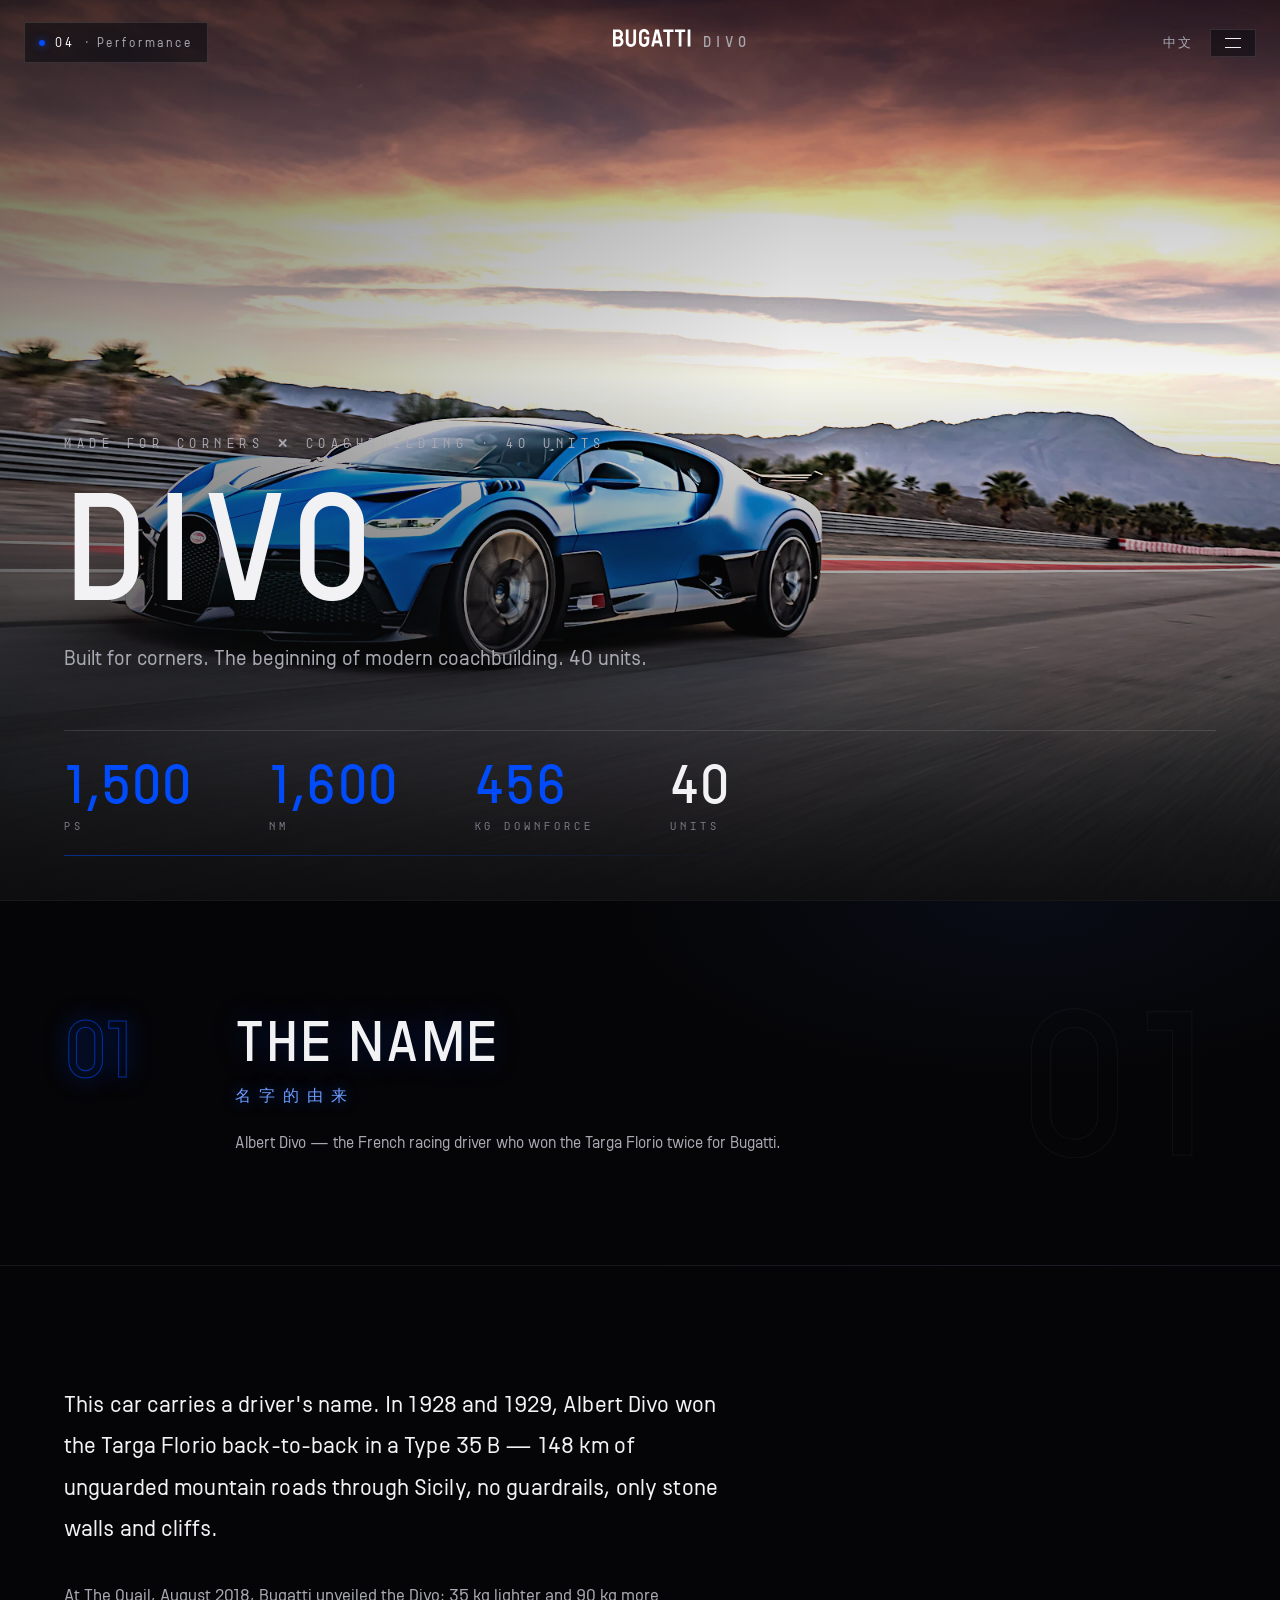
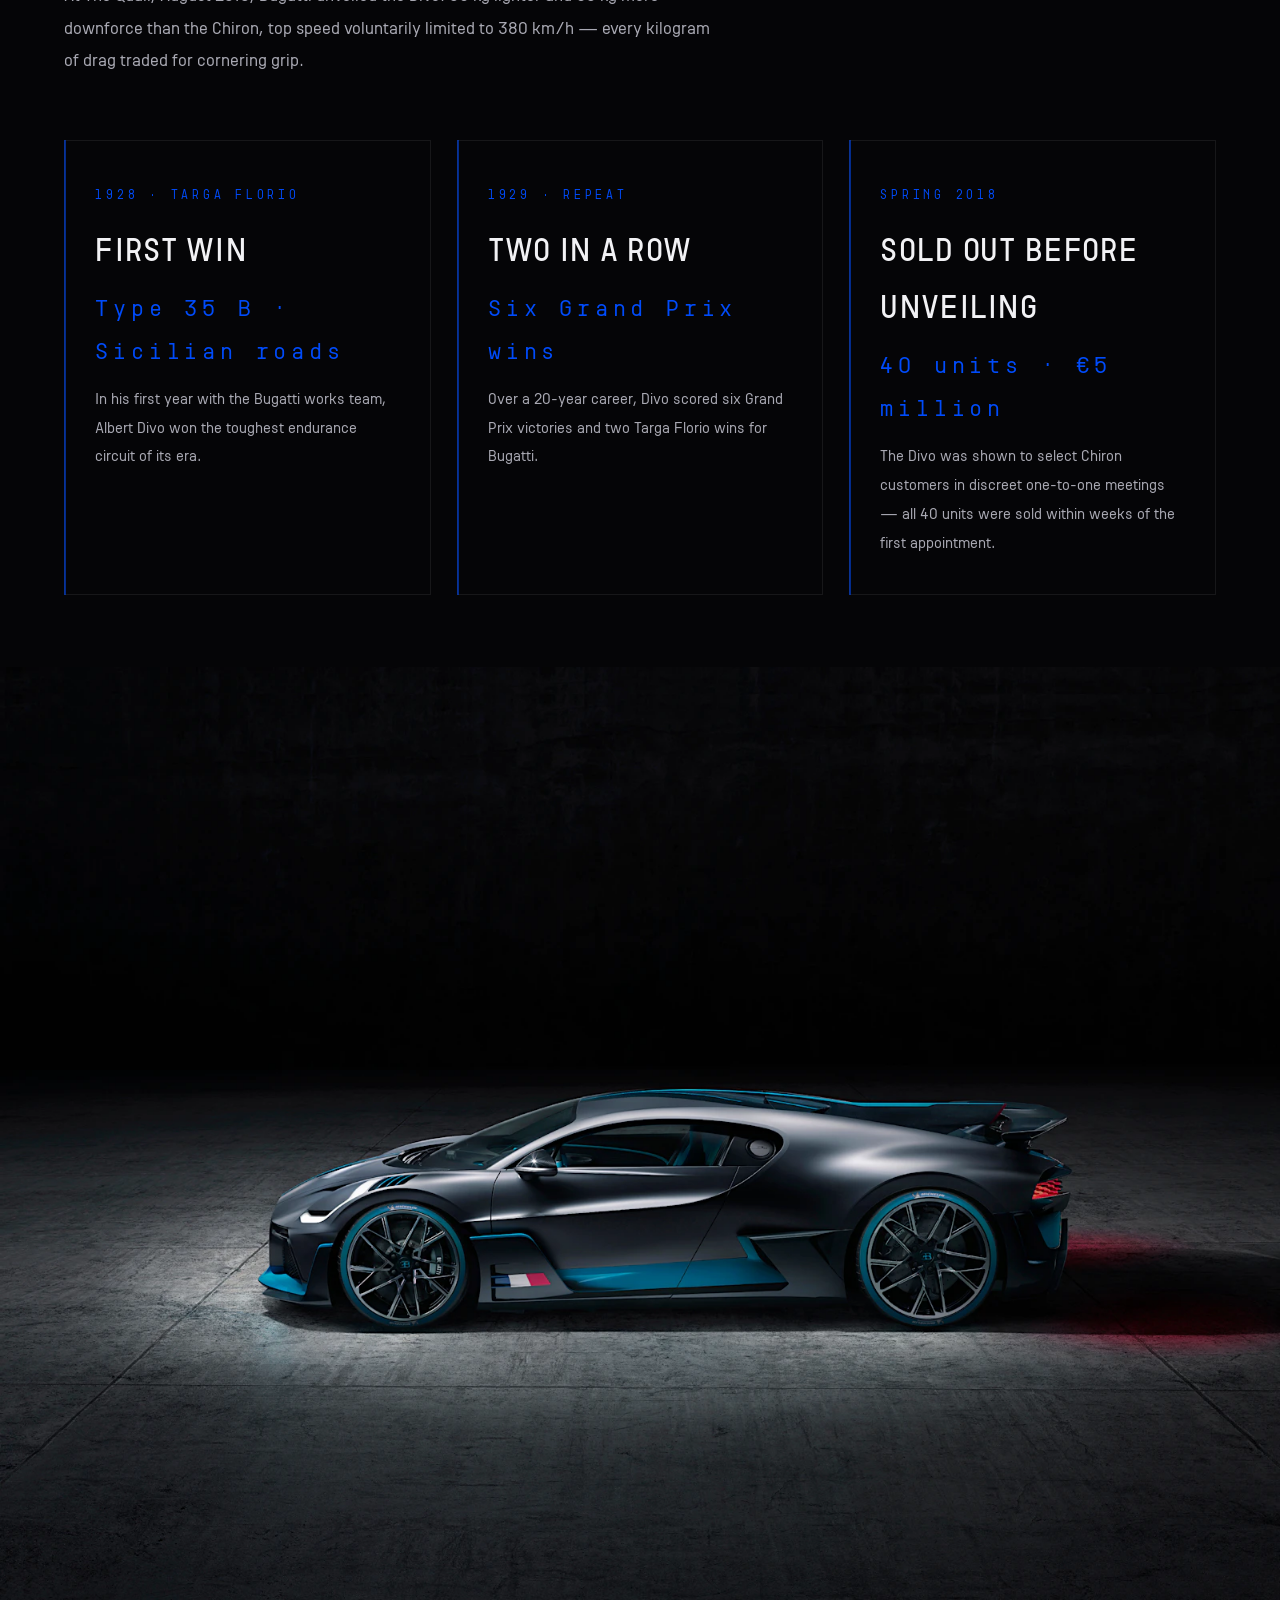
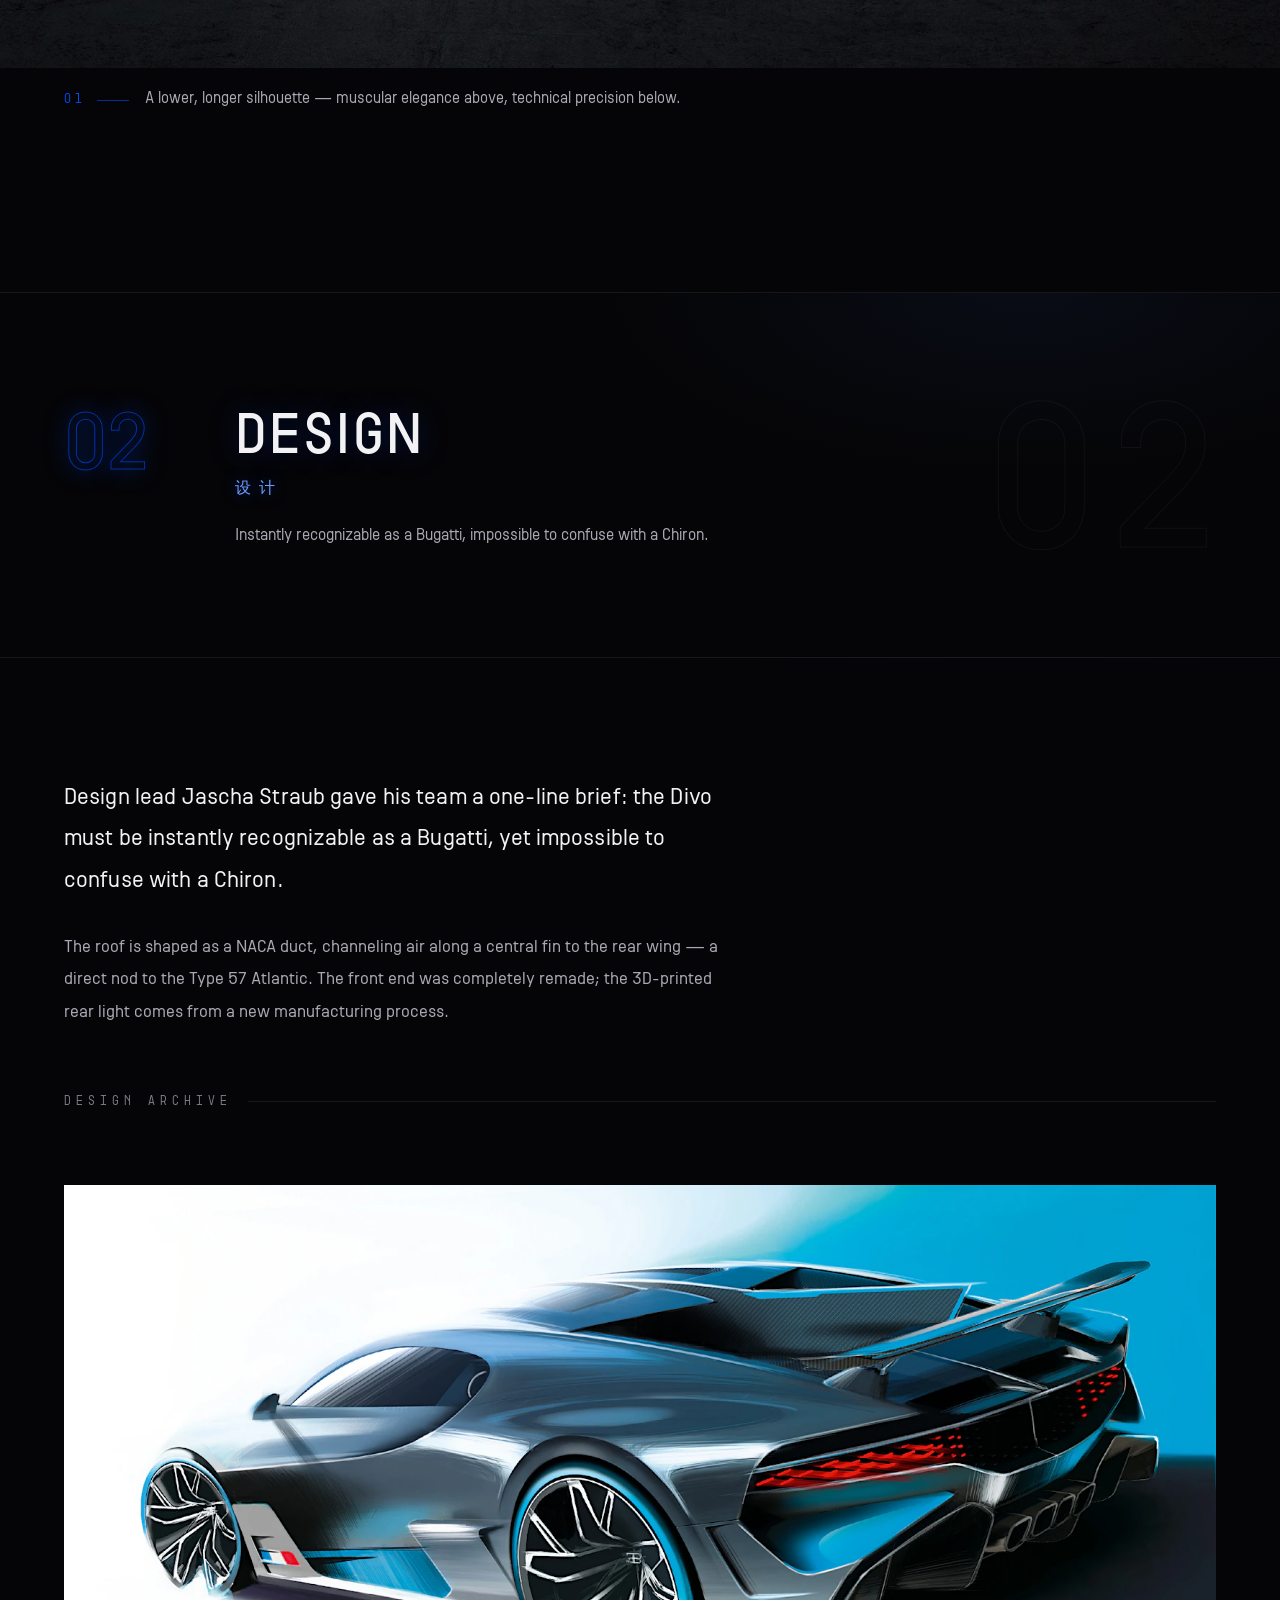
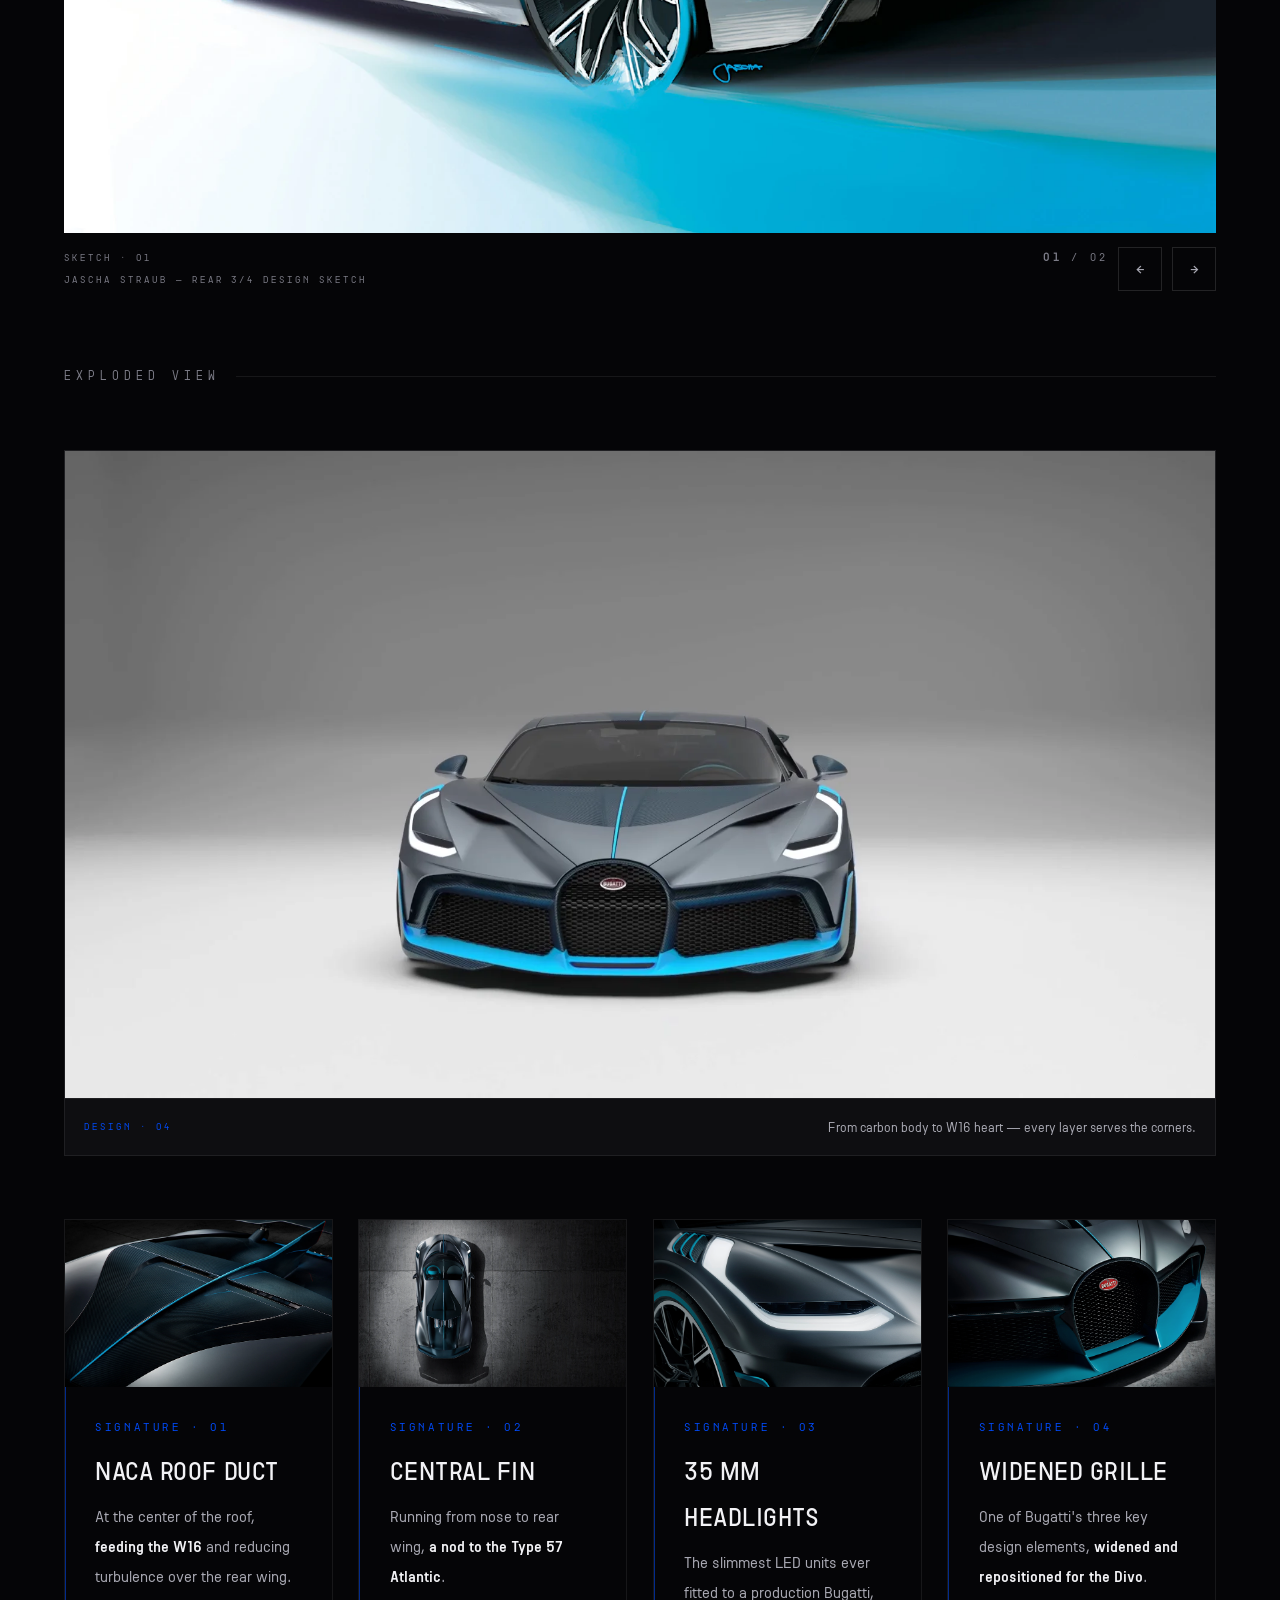
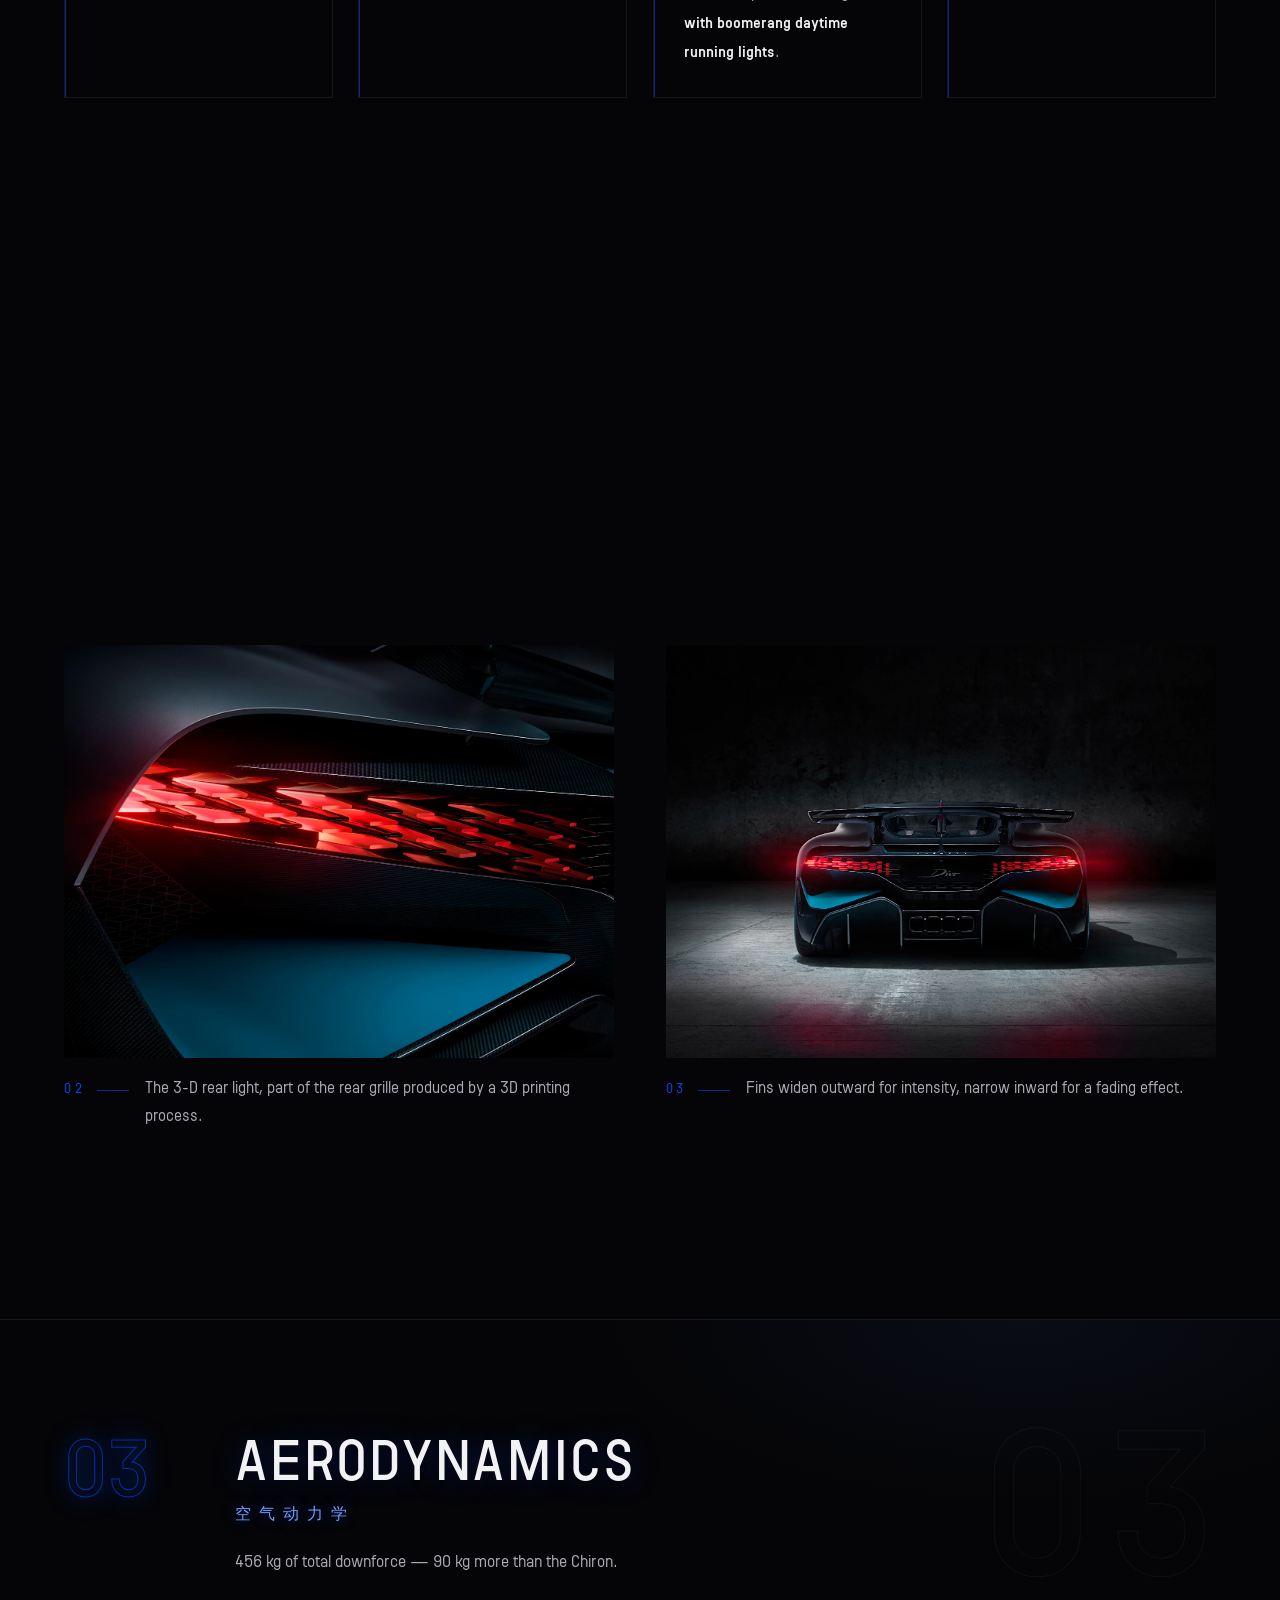
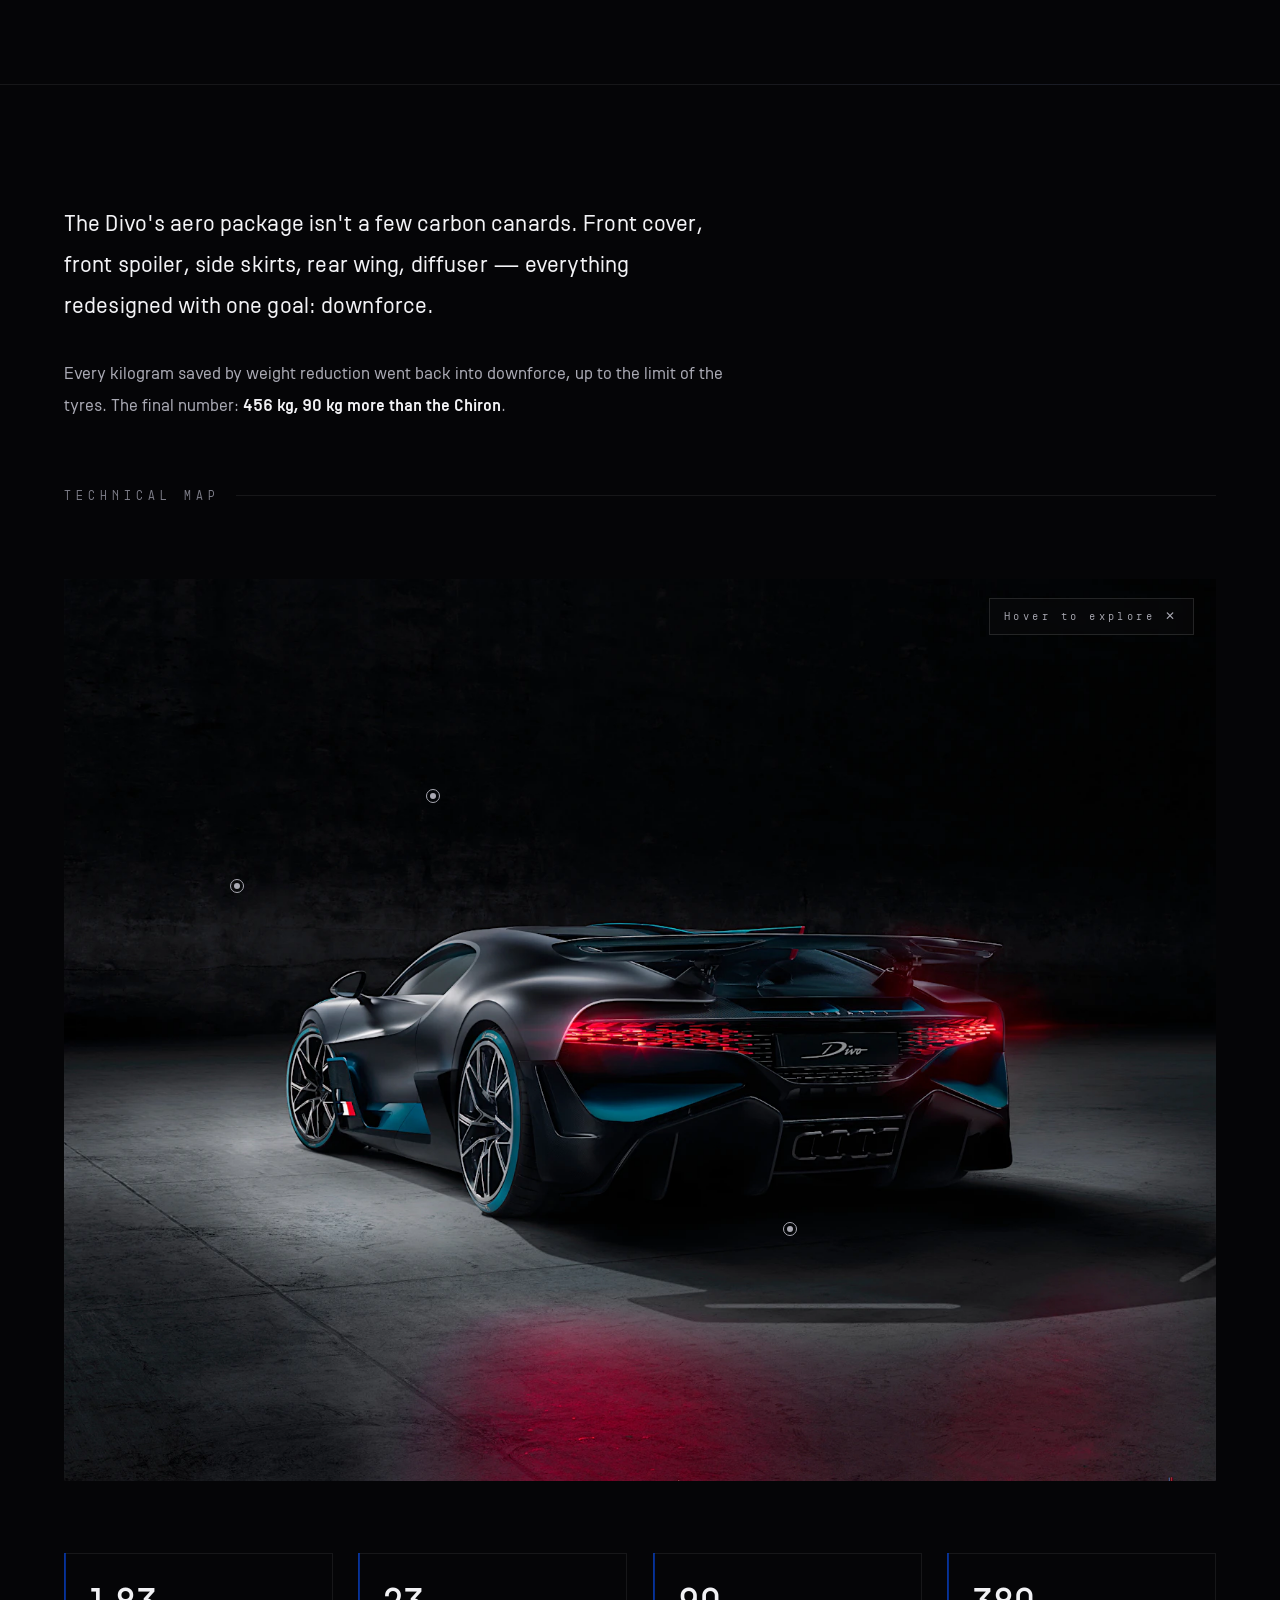
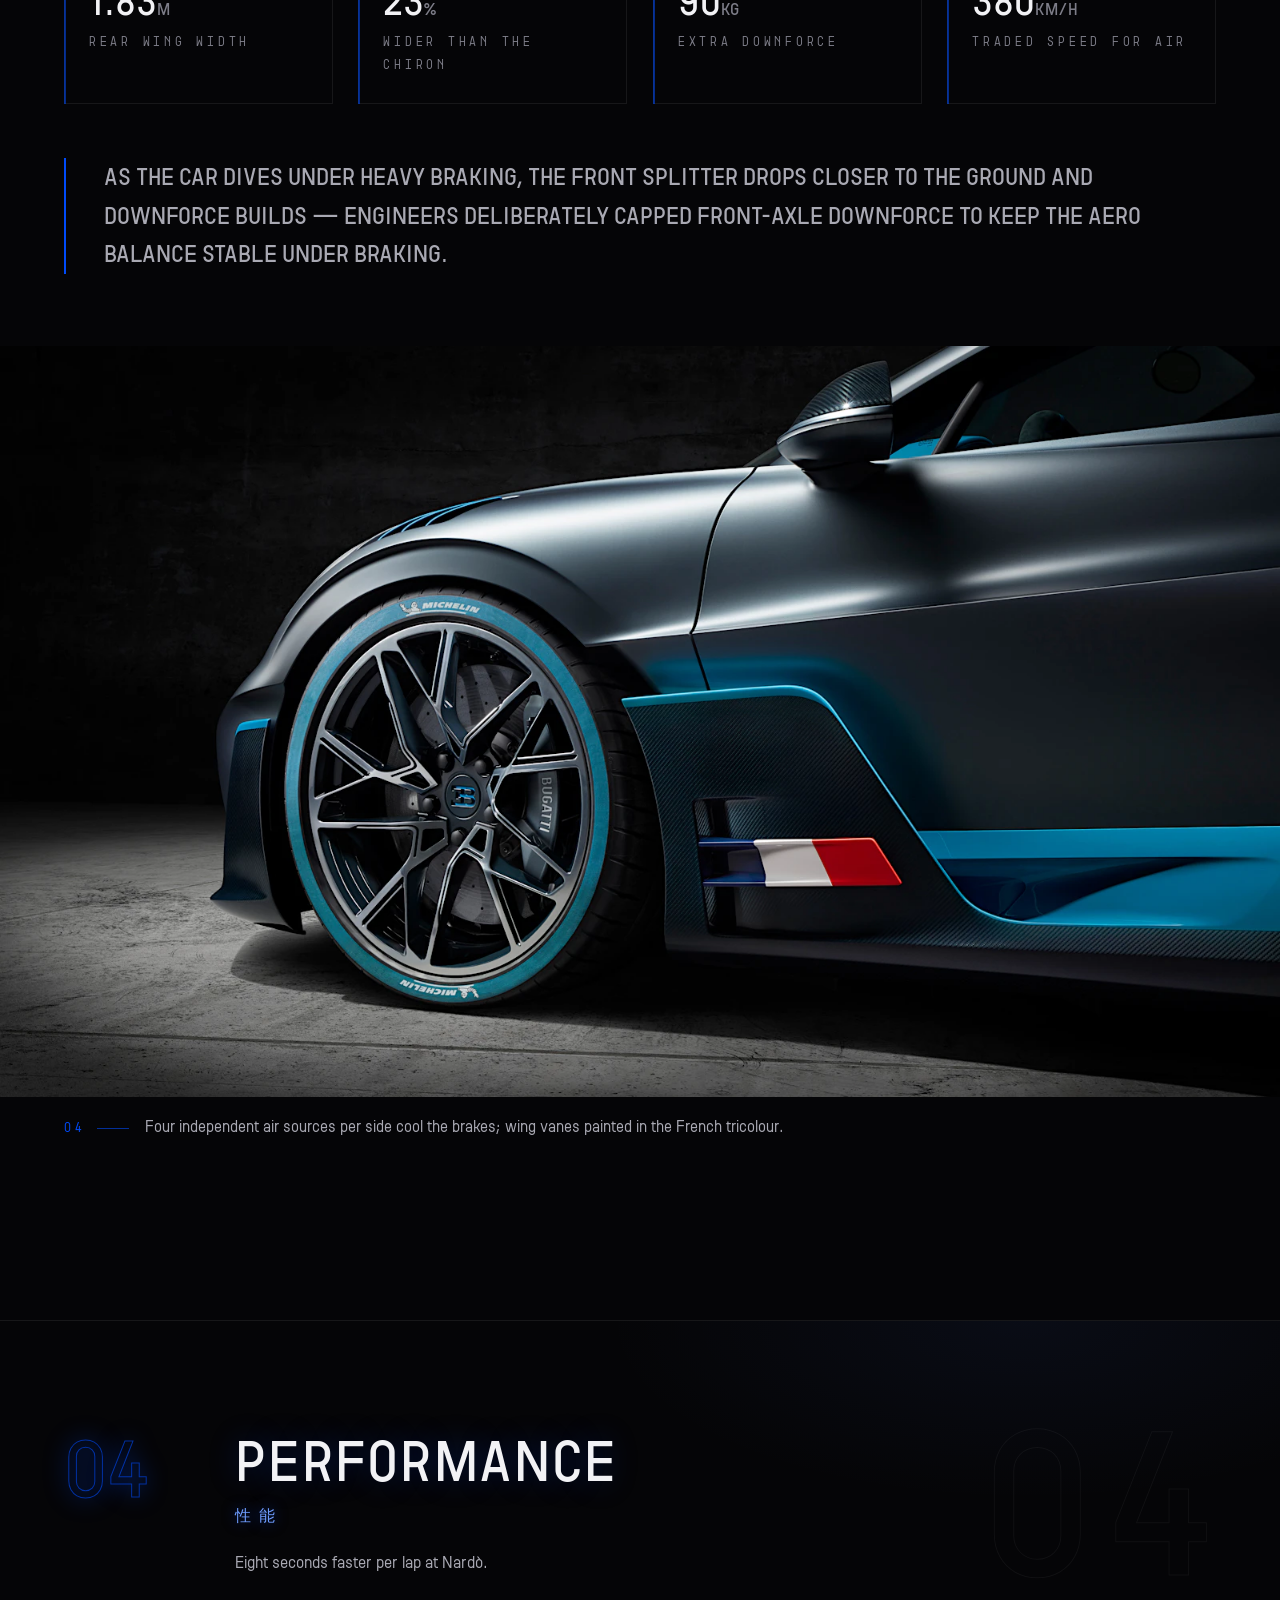
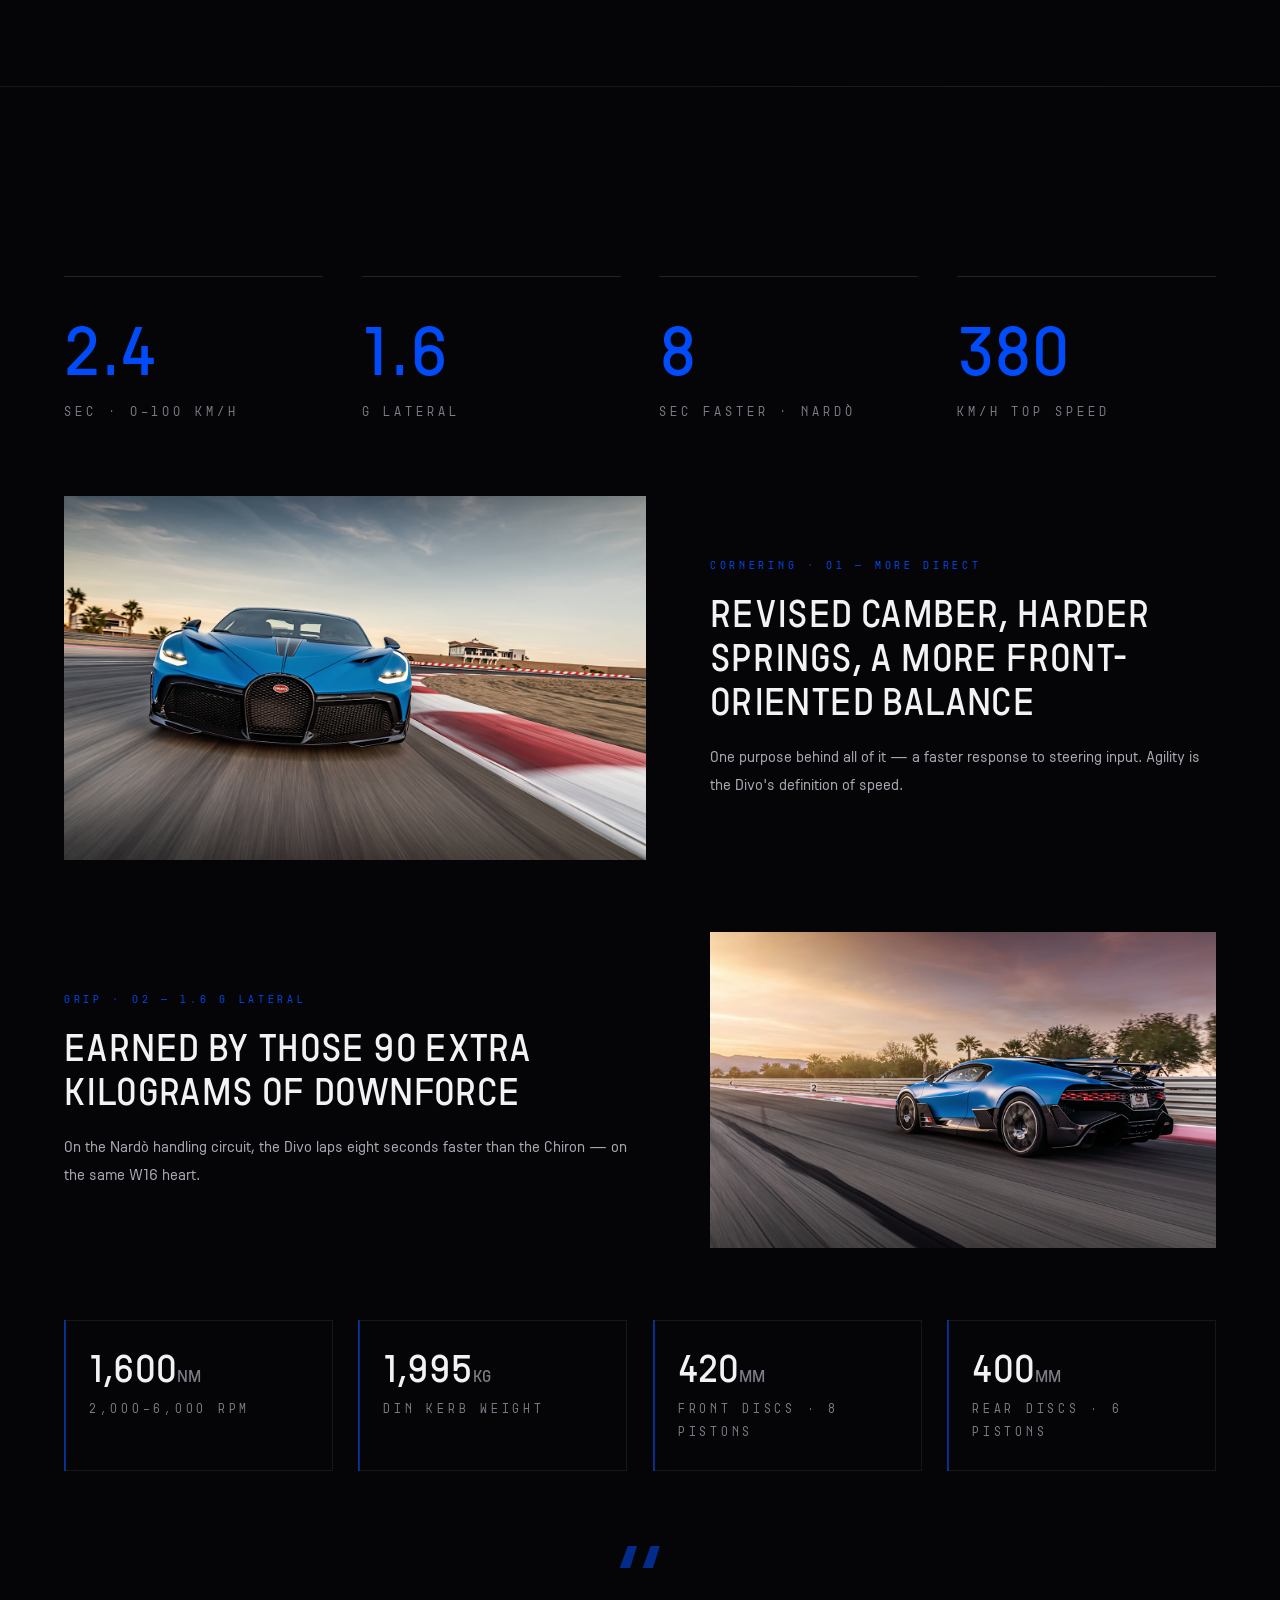
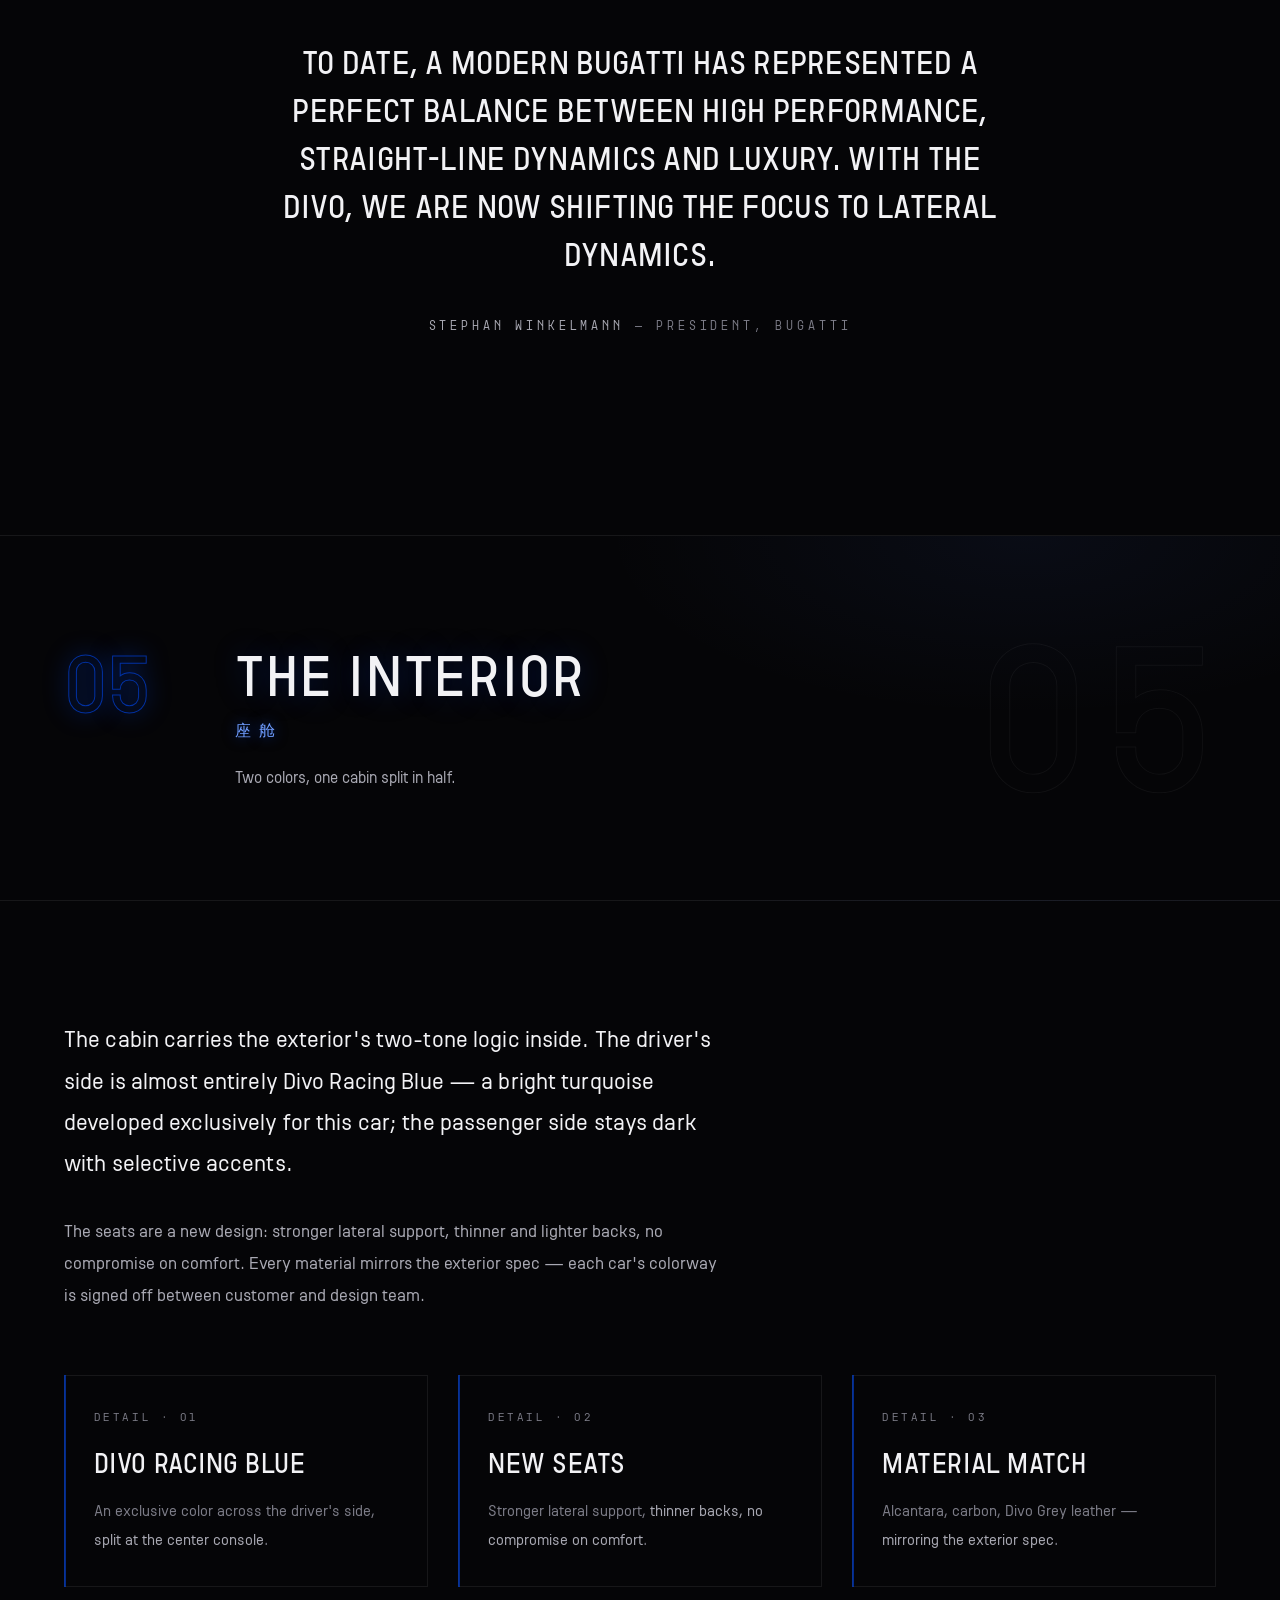
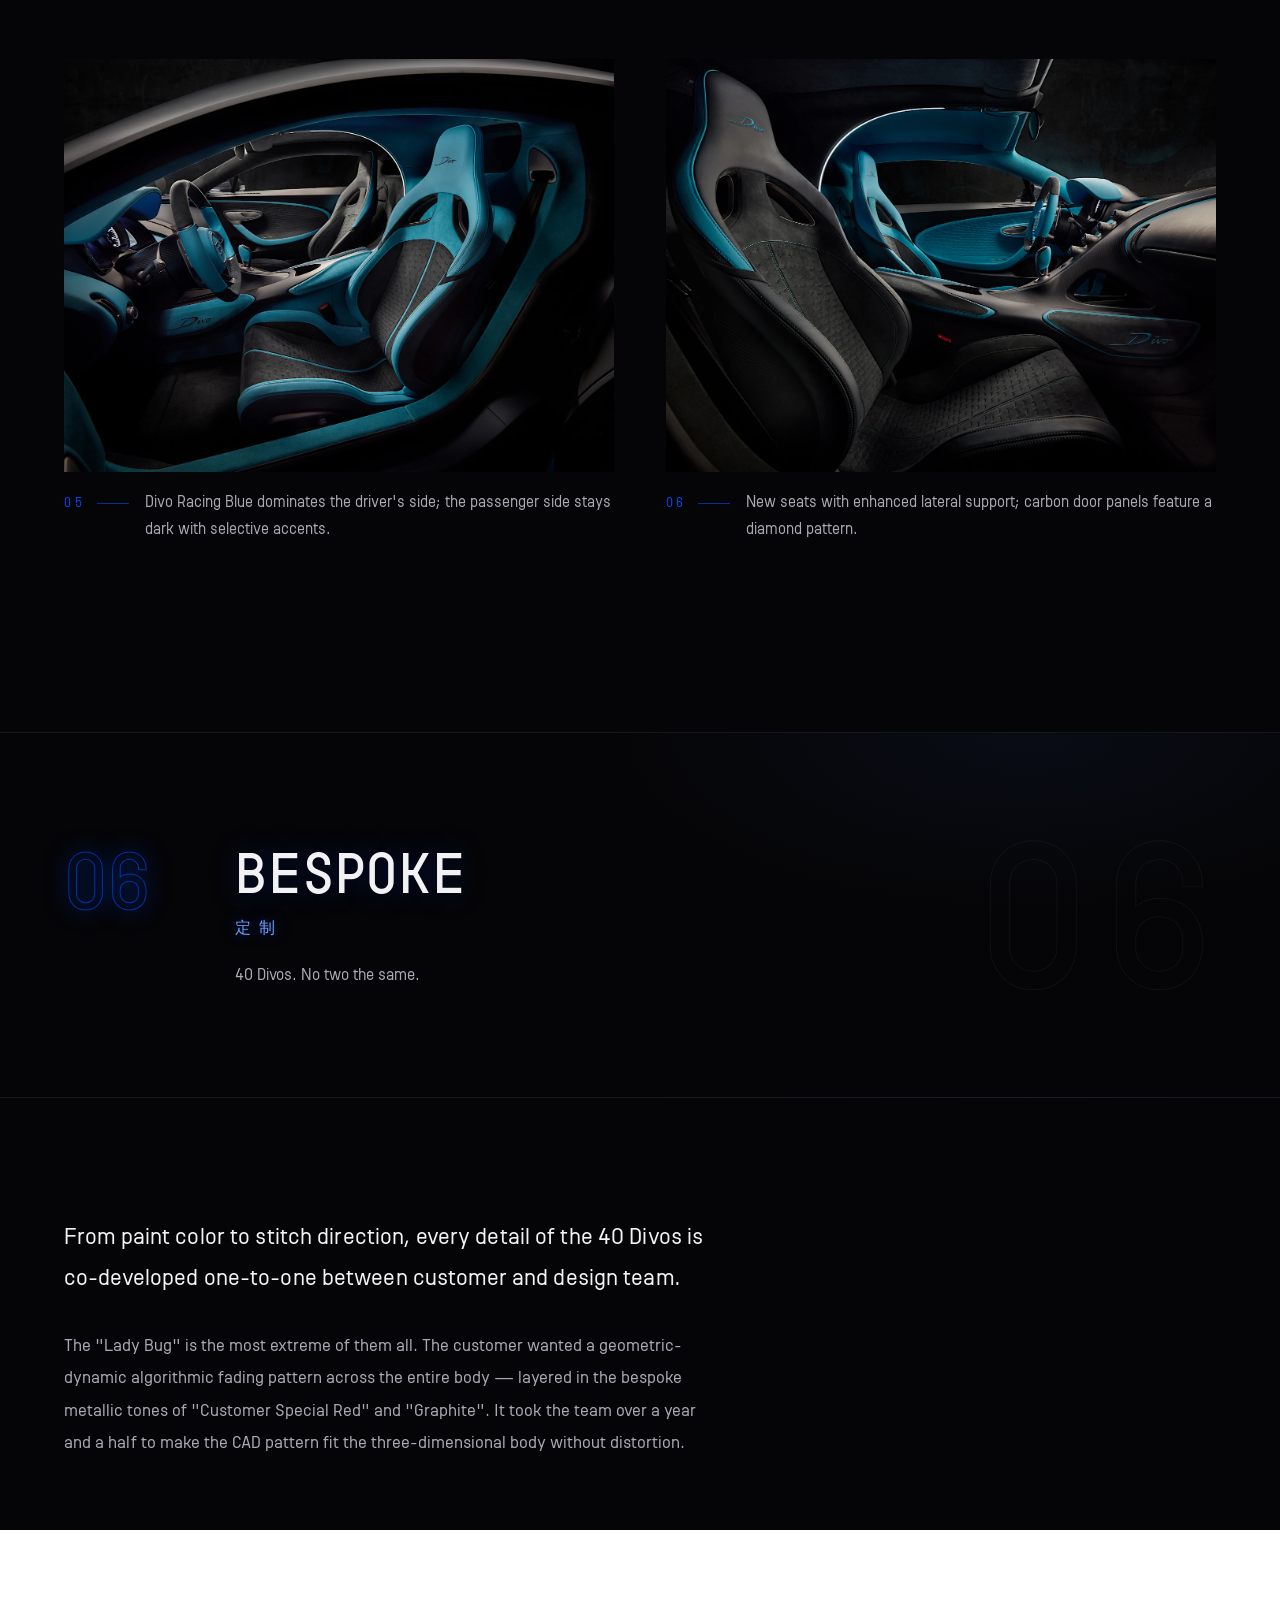
==== en.html @ ec99976c "删除定制章 Ettore Bugatti 名言引用" ====
<!DOCTYPE html>
<html lang="en">
<head>
<meta charset="UTF-8">
<meta name="viewport" content="width=device-width, initial-scale=1.0">
<title>DIVO — Bugatti Divo</title>
<meta name="description" content="Bugatti Divo: a coachbuilt hypercar engineered for corners. 1,500 PS W16, 456 kg of downforce, limited to 40 units — from Albert Divo's racing heritage to the Targa Florio return.">
<meta property="og:type" content="website">
<meta property="og:title" content="DIVO — Bugatti Divo">
<meta property="og:description" content="Built for corners. 1,500 PS / 456 kg downforce / 40 units.">
<meta property="og:image" content="img/hero-launch.webp">
<meta property="og:url" content="https://divo.hypercar.site/">
<meta name="twitter:card" content="summary_large_image">
<link rel="stylesheet" href="css/style.css">
<link rel="manifest" href="manifest.json">
<link rel="icon" href="data:image/svg+xml,%3Csvg xmlns='http://www.w3.org/2000/svg' viewBox='0 0 100 100'%3E%3Crect width='100' height='100' fill='%230b0b0d'/%3E%3Ctext x='50' y='68' font-size='62' text-anchor='middle' fill='%23f4f2ee' font-family='serif'%3ED%3C/text%3E%3C/svg%3E">
<script src="js/lang-detect.js"></script>
</head>
<body>

<header class="nav" id="nav">
  <div class="nav__inner">
    <span class="nav__now mono" id="navNow">01 · The Name</span>
    <a class="nav__brand is-hidden" href="#hero">
      <svg viewBox="0 0 2468.89 566.93" width="86" height="20" fill="currentColor" aria-label="BUGATTI"><path d="M272.56 273.34c28.81-26.48 45.95-63.86 45.95-107.47 0-89.56-65.41-154.97-155.75-154.97H0v545.13h174.44c92.67 0 160.42-66.97 160.42-159.64 0-52.18-23.36-95.79-62.3-123.04ZM87.22 95.01h72.42c42.83 0 71.65 28.81 71.65 70.87s-28.81 70.87-71.65 70.87H87.22V95.01Zm84.1 376.91h-84.1V320.84h84.1c45.17 0 76.32 30.37 76.32 75.54s-31.15 75.54-76.32 75.54ZM648.69 406.51c0 44.39-31.93 76.32-76.32 76.32s-76.32-31.93-76.32-76.32V10.9h-87.22v389.38c0 96.56 68.53 166.65 163.54 166.65s163.54-70.09 163.54-166.65V10.9h-87.22v395.61ZM993.03 0c-95.01 0-163.54 70.09-163.54 166.65v233.62c0 96.56 68.53 166.65 163.54 166.65s163.54-70.09 163.54-166.65V241.41H993.03v84.11h76.32v80.99c0 44.39-31.93 76.32-76.32 76.32s-76.32-31.93-76.32-76.32V160.42c0-44.39 31.93-76.32 76.32-76.32s76.32 31.93 76.32 76.32v14.02h87.22v-7.79C1156.57 70.09 1088.04 0 993.03 0ZM1344.1 10.9l-125.38 545.12h86.44L1330.08 447h147.96l24.92 109.02h86.44L1464.03 10.9H1344.1Zm5.45 351.99 54.51-239.08 54.51 239.08h-109.02ZM1604.2 95.01h119.93l.78 461.02h85.66l.78-461.02h119.92V10.9H1604.2v84.11zM1976.59 95.01h119.93l.78 461.02h85.66l.78-461.02h119.92V10.9h-327.07v84.11zM2381.67 10.9h87.22v545.12h-87.22z"></path></svg>
      <span class="nav__brand-sub">DIVO</span>
    </a>
    <span class="nav__lang">
      <a class="lang-btn mono" href="index.html">中文</a>
      <button class="nav__menu-btn mono" id="menuBtn" aria-label="Chapter menu" aria-expanded="false"><span class="nav__menu-icon"><i></i><i></i><i></i></span></button>
    </span>
  </div>
  <div class="nav__progress" aria-hidden="true"><i id="navBar"></i></div>
</header>

<div class="menu-overlay" id="menuOverlay" hidden>
  <nav class="menu-overlay__nav" aria-label="Chapter menu"></nav>
</div>

<div class="scroll-gauge" aria-hidden="true">
  <svg viewBox="0 0 44 44"><circle cx="22" cy="22" r="19"/><circle class="sg__bar" cx="22" cy="22" r="19"/></svg>
  <span class="sg__num mono">00</span>
</div>

<main>

<!-- ============ HERO ============ -->
<section class="hero" id="hero">
  <div class="hero__media">
    <video autoplay muted loop playsinline preload="metadata" poster="img/hero-launch.webp">
      <source src="video/thermal-hero.mp4" type="video/mp4">
    </video>
    <div class="hero__veil"></div>
  </div>
  <div class="hero__content">
    <p class="hero__tag">MADE FOR CORNERS <b>✕</b> COACHBUILDING · 40 UNITS</p>
    <h1 class="hero__title">DIVO</h1>
    <p class="hero__sub">Built for corners. The beginning of modern coachbuilding. 40 units.</p>
    <div class="hero__data">
      <div><b><em data-count="1500">0</em></b><span>PS</span></div>
      <div><b><em data-count="1600">0</em></b><span>NM</span></div>
      <div><b><em data-count="456">0</em></b><span>KG DOWNFORCE</span></div>
      <div><b>40</b><span>UNITS</span></div>
    </div>
  </div>
</section>

<!-- ============ 01 THE NAME ============ -->
<div class="chapter-break reveal" id="ch01" data-watermark="01">
  <div class="chapter-break__inner">
    <span class="chapter-break__no">01</span>
    <div>
      <h2>The Name<span class="latin">名字的由来</span></h2>
      <p>Albert Divo — the French racing driver who won the Targa Florio twice for Bugatti.</p></div>
  </div>
</div>

<section class="chapter">
  <div class="chapter__inner">
    <div class="prose reveal">
      <p class="lead">This car carries a driver's name. In 1928 and 1929, Albert Divo won the Targa Florio back-to-back in a Type 35 B — 148 km of unguarded mountain roads through Sicily, no guardrails, only stone walls and cliffs.</p>
      <p>At The Quail, August 2018, Bugatti unveiled the Divo: 35 kg lighter and 90 kg more downforce than the Chiron, top speed voluntarily limited to 380 km/h — every kilogram of drag traded for cornering grip.</p>
    </div>

    <div class="hcards reveal">
      <div class="hcard">
        <span class="hcard__year">1928 · Targa Florio</span>
        <h3>First Win</h3>
        <span class="hcard__num">Type 35 B · Sicilian roads</span>
        <p>In his first year with the Bugatti works team, Albert Divo won the toughest endurance circuit of its era.</p>
      </div>
      <div class="hcard">
        <span class="hcard__year">1929 · Repeat</span>
        <h3>Two in a Row</h3>
        <span class="hcard__num">Six Grand Prix wins</span>
        <p>Over a 20-year career, Divo scored six Grand Prix victories and two Targa Florio wins for Bugatti.</p>
      </div>
      <div class="hcard">
        <span class="hcard__year">Spring 2018</span>
        <h3>Sold Out Before Unveiling</h3>
        <span class="hcard__num">40 units · €5 million</span>
        <p>The Divo was shown to select Chiron customers in discreet one-to-one meetings — all 40 units were sold within weeks of the first appointment.</p>
      </div>
    </div>
  </div>

  <figure class="figure figure--full reveal">
    <div class="figure__media">
      <img src="img/side-profile2.webp" alt="Bugatti Divo side profile" loading="lazy" width="2000" height="1333">
    </div>
    <figcaption class="figure__cap" style="max-width:var(--w-doc);margin-left:auto;margin-right:auto;padding:0 clamp(1.5rem,5vw,4rem);">
      <span class="no">01</span>
      <span class="en">A lower, longer silhouette — muscular elegance above, technical precision below.</span>
    </figcaption>
  </figure>
</section>

<!-- ============ 02 DESIGN ============ -->
<div class="chapter-break chapter-break--dark reveal" id="ch02" data-watermark="02">
  <div class="chapter-break__inner">
    <span class="chapter-break__no">02</span>
    <div>
      <h2>Design<span class="latin">设计</span></h2>
      <p>Instantly recognizable as a Bugatti, impossible to confuse with a Chiron.</p></div>
  </div>
</div>

<section class="chapter">
  <div class="chapter__inner">
    <div class="prose reveal">
      <p class="lead">Design lead Jascha Straub gave his team a one-line brief: the Divo must be instantly recognizable as a Bugatti, yet impossible to confuse with a Chiron.</p>
      <p>The roof is shaped as a NACA duct, channeling air along a central fin to the rear wing — a direct nod to the Type 57 Atlantic. The front end was completely remade; the 3D-printed rear light comes from a new manufacturing process.</p>
    </div>
  </div>

  <!-- Sketch slider -->
  <div class="chapter__inner">
    <span class="sec-label reveal">Design Archive</span>
    <div class="slider reveal" id="sketchSlider">
      <div class="slider__stage">
        <img src="img/sketch-rear.webp" alt="Rear design sketch" loading="lazy" width="1600" height="900" data-cap="Jascha Straub — rear 3/4 design sketch">
        <img src="img/sketch-side.webp" alt="Side design sketch" loading="lazy" width="1600" height="1142" data-cap="Jascha Straub — side design sketch">
      </div>
      <div class="slider__cap">
        <span class="info"><span id="sketchCapLabel">Sketch · 01</span><span id="sketchCapText">Jascha Straub — rear 3/4 design sketch</span></span>
        <div class="slider__nav">
          <span class="slider__count"><b id="sketchCur">01</b> / 02</span>
          <button class="slider__btn" id="sketchPrev" aria-label="Previous">←</button>
          <button class="slider__btn" id="sketchNext" aria-label="Next">→</button>
        </div>
      </div>
    </div>
  </div>

  <!-- Exploded view: full width -->
  <div class="chapter__inner">
    <span class="sec-label reveal">Exploded View</span>
    <div class="vframe reveal">
      <video autoplay muted loop playsinline preload="metadata" poster="img/explosion-poster.webp">
        <source src="video/explosion.mp4" type="video/mp4">
      </video>
      <div class="vframe__cap">
        <span class="no">DESIGN · 04</span>
        <span class="t">From carbon body to W16 heart — every layer serves the corners.</span>
      </div>
    </div>
  </div>

  <div class="chapter__inner">
    <div class="dcards reveal">
      <div class="dcard">
        <img src="img/naca-roof.webp" alt="NACA roof duct" loading="lazy" width="1600" height="1067">
        <div class="dcard__body">
          <span class="no">Signature · 01</span>
          <h3>NACA Roof Duct</h3>
          <p>At the center of the roof, <b>feeding the W16</b> and reducing turbulence over the rear wing.</p>
        </div>
      </div>
      <div class="dcard">
        <img src="img/central-fin.webp" alt="Central fin from the Type 57 Atlantic" loading="lazy" width="1600" height="1067">
        <div class="dcard__body">
          <span class="no">Signature · 02</span>
          <h3>Central Fin</h3>
          <p>Running from nose to rear wing, <b>a nod to the Type 57 Atlantic</b>.</p>
        </div>
      </div>
      <div class="dcard">
        <img src="img/front-light.webp" alt="35 mm headlights" loading="lazy" width="1600" height="1067">
        <div class="dcard__body">
          <span class="no">Signature · 03</span>
          <h3>35 mm Headlights</h3>
          <p>The slimmest LED units ever fitted to a production Bugatti, <b>with boomerang daytime running lights</b>.</p>
        </div>
      </div>
      <div class="dcard">
        <img src="img/horseshoe-grille.webp" alt="Widened horseshoe grille" loading="lazy" width="1600" height="1067">
        <div class="dcard__body">
          <span class="no">Signature · 04</span>
          <h3>Widened Grille</h3>
          <p>One of Bugatti's three key design elements, <b>widened and repositioned for the Divo</b>.</p>
        </div>
      </div>
    </div>

    <div class="quote reveal">
      <blockquote>We had a host of liberties when we developed the Divo because we limited the top speed to 380 km/h. As a result, we were able to generate more downforce and turn the Divo into a visually and technically independent model.</blockquote>
      <figcaption><b>Frank Heyl</b> — Deputy Design Director, Bugatti</figcaption>
    </div>

    <div class="figrow reveal">
      <figure class="figure">
        <div class="figure__media">
          <img src="img/3d-taillight.webp" alt="3D-printed taillight" loading="lazy" width="1600" height="1067">
        </div>
        <figcaption class="figure__cap">
          <span class="no">02</span>
          <span class="en">The 3-D rear light, part of the rear grille produced by a 3D printing process.</span>
        </figcaption>
      </figure>
      <figure class="figure">
        <div class="figure__media">
          <img src="img/taillight-detail.webp" alt="3D taillight detail" loading="lazy" width="1600" height="1200">
        </div>
        <figcaption class="figure__cap">
          <span class="no">03</span>
          <span class="en">Fins widen outward for intensity, narrow inward for a fading effect.</span>
        </figcaption>
      </figure>
    </div>
  </div>
</section>

<!-- ============ 03 AERODYNAMICS ============ -->
<div class="chapter-break reveal" id="ch03" data-watermark="03">
  <div class="chapter-break__inner">
    <span class="chapter-break__no">03</span>
    <div>
      <h2>Aerodynamics<span class="latin">空气动力学</span></h2>
      <p>456 kg of total downforce — 90 kg more than the Chiron.</p></div>
  </div>
</div>

<section class="chapter">
  <div class="chapter__inner">
    <div class="prose reveal">
      <p class="lead">The Divo's aero package isn't a few carbon canards. Front cover, front spoiler, side skirts, rear wing, diffuser — everything redesigned with one goal: downforce.</p>
      <p>Every kilogram saved by weight reduction went back into downforce, up to the limit of the tyres. The final number: <b>456 kg, 90 kg more than the Chiron</b>.</p>
    </div>

    <!-- Rear wing hotspots -->
    <span class="sec-label reveal">Technical Map</span>
    <div class="explorer reveal" id="explorer">
      <div class="explorer__img">
        <img src="img/rear-wing.webp" alt="Divo rear wing and diffuser" loading="lazy" width="1600" height="1253">
        <span class="explorer__hint">Hover to explore ✕</span>
        <div class="hotspot" style="left:32%;top:24%;" data-h="0">
          <div class="hotspot__label"><b>1.83 m Rear Wing</b><small>23% wider than the Chiron's<br>doubles as an air brake</small></div>
        </div>
        <div class="hotspot" style="left:63%;top:72%;" data-h="1">
          <div class="hotspot__label"><b>New Diffuser</b><small>More efficient design<br>housing the four tailpipes</small></div>
        </div>
        <div class="hotspot" style="left:15%;top:34%;" data-h="2">
          <div class="hotspot__label"><b>NACA Airflow</b><small>Roof air channeled to the wing<br>less turbulence · more downforce</small></div>
        </div>
      </div>
    </div>

    <div class="stats reveal">
      <div class="stat"><b>1.83<small style="font-size:.45em;color:var(--ink-faint)">m</small></b><span>Rear wing width</span></div>
      <div class="stat"><b>23<small style="font-size:.45em;color:var(--ink-faint)">%</small></b><span>Wider than the Chiron</span></div>
      <div class="stat"><b>90<small style="font-size:.45em;color:var(--ink-faint)">kg</small></b><span>Extra downforce</span></div>
      <div class="stat"><b>380<small style="font-size:.45em;color:var(--ink-faint)">km/h</small></b><span>Traded speed for air</span></div>
    </div>

    <div class="inline-quote reveal">
      <p>As the car dives under heavy braking, the front splitter drops closer to the ground and downforce builds — engineers deliberately capped front-axle downforce to keep the aero balance stable under braking.</p>
    </div>
  </div>

  <figure class="figure figure--full reveal">
    <div class="figure__media">
      <img src="img/wheels-brakes.webp" alt="Wheels and brake cooling" loading="lazy" width="2000" height="1174">
    </div>
    <figcaption class="figure__cap" style="max-width:var(--w-doc);margin-left:auto;margin-right:auto;padding:0 clamp(1.5rem,5vw,4rem);">
      <span class="no">04</span>
      <span class="en">Four independent air sources per side cool the brakes; wing vanes painted in the French tricolour.</span>
    </figcaption>
  </figure>
</section>

<!-- ============ 04 PERFORMANCE ============ -->
<div class="chapter-break chapter-break--dark reveal" id="ch04" data-watermark="04">
  <div class="chapter-break__inner">
    <span class="chapter-break__no">04</span>
    <div>
      <h2>Performance<span class="latin">性能</span></h2>
      <p>Eight seconds faster per lap at Nardò.</p></div>
  </div>
</div>

<section class="chapter">
  <div class="chapter__inner">
    <!-- Bignums -->
    <div class="bignums reveal">
      <div><b><em data-count="2.4" data-decimals="1">0</em></b><span>SEC · 0–100 km/h</span></div>
      <div><b><em data-count="1.6" data-decimals="1">0</em></b><span>G LATERAL</span></div>
      <div><b><em data-count="8">0</em></b><span>SEC FASTER · NARDÒ</span></div>
      <div><b><em data-count="380">0</em></b><span>KM/H TOP SPEED</span></div>
    </div>

    <!-- Alternating media row: cornering -->
    <div class="media-row reveal">
      <div class="media-row__media">
        <img src="img/perf-01.webp" alt="Divo in action" loading="lazy" width="1600" height="900">
      </div>
      <div class="media-row__body">
        <span class="lbl">Cornering · 01 — More direct</span>
        <h3>Revised camber, harder springs, a more front-oriented balance</h3>
        <p>One purpose behind all of it — a faster response to steering input. Agility is the Divo's definition of speed.</p>
      </div>
    </div>

    <!-- Alternating media row: grip -->
    <div class="media-row media-row--flip reveal">
      <div class="media-row__media">
        <img src="img/perf-02.webp" alt="Divo cornering stance" loading="lazy" width="1600" height="900">
      </div>
      <div class="media-row__body">
        <span class="lbl">Grip · 02 — 1.6 G lateral</span>
        <h3>Earned by those 90 extra kilograms of downforce</h3>
        <p>On the Nardò handling circuit, the Divo laps eight seconds faster than the Chiron — on the same W16 heart.</p>
      </div>
    </div>

    <div class="stats reveal">
      <div class="stat"><b>1,600<small style="font-size:.45em;color:var(--ink-faint)">Nm</small></b><span>2,000–6,000 rpm</span></div>
      <div class="stat"><b>1,995<small style="font-size:.45em;color:var(--ink-faint)">kg</small></b><span>DIN kerb weight</span></div>
      <div class="stat"><b>420<small style="font-size:.45em;color:var(--ink-faint)">mm</small></b><span>Front discs · 8 pistons</span></div>
      <div class="stat"><b>400<small style="font-size:.45em;color:var(--ink-faint)">mm</small></b><span>Rear discs · 6 pistons</span></div>
    </div>

    <div class="quote reveal">
      <blockquote>To date, a modern Bugatti has represented a perfect balance between high performance, straight-line dynamics and luxury. With the Divo, we are now shifting the focus to lateral dynamics.</blockquote>
      <figcaption><b>Stephan Winkelmann</b> — President, Bugatti</figcaption>
    </div>
  </div>
</section>

<!-- ============ 05 INTERIOR ============ -->
<div class="chapter-break reveal" id="ch05" data-watermark="05">
  <div class="chapter-break__inner">
    <span class="chapter-break__no">05</span>
    <div>
      <h2>The Interior<span class="latin">座舱</span></h2>
      <p>Two colors, one cabin split in half.</p></div>
  </div>
</div>

<section class="chapter">
  <div class="chapter__inner">
    <div class="prose reveal">
      <p class="lead">The cabin carries the exterior's two-tone logic inside. The driver's side is almost entirely Divo Racing Blue — a bright turquoise developed exclusively for this car; the passenger side stays dark with selective accents.</p>
      <p>The seats are a new design: stronger lateral support, thinner and lighter backs, no compromise on comfort. Every material mirrors the exterior spec — each car's colorway is signed off between customer and design team.</p>
    </div>

    <div class="points reveal">
      <div class="point">
        <span class="point__no">Detail · 01</span>
        <h3>Divo Racing Blue</h3>
        <p>An exclusive color across the driver's side, <b>split at the center console</b>.</p>
      </div>
      <div class="point">
        <span class="point__no">Detail · 02</span>
        <h3>New Seats</h3>
        <p>Stronger lateral support, <b>thinner backs, no compromise on comfort</b>.</p>
      </div>
      <div class="point">
        <span class="point__no">Detail · 03</span>
        <h3>Material Match</h3>
        <p>Alcantara, carbon, Divo Grey leather — <b>mirroring the exterior spec</b>.</p>
      </div>
    </div>
  </div>

  <div class="chapter__inner">
    <div class="figrow reveal">
      <figure class="figure">
        <div class="figure__media">
          <img src="img/interior-rb.webp" alt="Divo Racing Blue interior" loading="lazy" width="1600" height="1067">
        </div>
        <figcaption class="figure__cap">
          <span class="no">05</span>
          <span class="en">Divo Racing Blue dominates the driver's side; the passenger side stays dark with selective accents.</span>
        </figcaption>
      </figure>
      <figure class="figure">
        <div class="figure__media">
          <img src="img/interior-rb2.webp" alt="Interior detail" loading="lazy" width="1600" height="1067">
        </div>
        <figcaption class="figure__cap">
          <span class="no">06</span>
          <span class="en">New seats with enhanced lateral support; carbon door panels feature a diamond pattern.</span>
        </figcaption>
      </figure>
    </div>
  </div>
</section>

<!-- ============ 06 BESPOKE ============ -->
<div class="chapter-break chapter-break--dark reveal" id="ch06" data-watermark="06">
  <div class="chapter-break__inner">
    <span class="chapter-break__no">06</span>
    <div>
      <h2>Bespoke<span class="latin">定制</span></h2>
      <p>40 Divos. No two the same.</p></div>
  </div>
</div>

<section class="chapter">
  <div class="chapter__inner">
    <div class="prose reveal">
      <p class="lead">From paint color to stitch direction, every detail of the 40 Divos is co-developed one-to-one between customer and design team.</p>
      <p>The "Lady Bug" is the most extreme of them all. The customer wanted a geometric-dynamic algorithmic fading pattern across the entire body — layered in the bespoke metallic tones of "Customer Special Red" and "Graphite". It took the team over a year and a half to make the CAD pattern fit the three-dimensional body without distortion.</p>
    </div>
  </div>

  <figure class="figure figure--full reveal">
    <div class="figure__media">
      <img src="img/ladybug-01.webp" alt="Bugatti Divo Lady Bug" loading="lazy" width="2000" height="1333">
    </div>
    <figcaption class="figure__cap" style="max-width:var(--w-doc);margin-left:auto;margin-right:auto;padding:0 clamp(1.5rem,5vw,4rem);">
      <span class="no">07</span>
      <span class="en">The Bugatti Divo 'Lady Bug' in the special colors "Customer Special Red" and "Graphite".</span>
    </figcaption>
  </figure>

  <div class="chapter__inner">
    <div class="quote reveal">
      <blockquote>We were close to giving up and saying: 'We cannot meet the customer's request.' However, it is our profound conviction that we should never give up and that our foremost motivation should always be to make the impossible possible for the customer.</blockquote>
      <figcaption><b>Jörg Grumer</b> — Head of Color &amp; Trim, Bugatti Design</figcaption>
    </div>

    <div class="figrow reveal">
      <figure class="figure">
        <div class="figure__media">
          <img src="img/ladybug-02.webp" alt="Lady Bug development process" loading="lazy" width="2000" height="1333">
        </div>
        <figcaption class="figure__cap">
          <span class="no">08</span>
          <span class="en">An absolutely unique car: the development process of the Bugatti Divo 'Lady Bug'.</span>
        </figcaption>
      </figure>
      <figure class="figure">
        <div class="figure__media">
          <img src="img/ladybug-03.webp" alt="Development of the geometric pattern" loading="lazy" width="1600" height="1067">
        </div>
        <figcaption class="figure__cap">
          <span class="no">09</span>
          <span class="en">The development of the geometric-dynamic, algorithmic fading pattern on the bodywork.</span>
        </figcaption>
      </figure>
    </div>

    <div class="inline-quote reveal">
      <p>Around 1,600 diamonds, each checked and realigned by hand; six-meter films pulled over deeply concave surfaces without a single fold. The multilayer paintwork finally sinks the ruby pattern into an anthracite gradient — months of hand craftsmanship for a depth and brilliance rarely seen in color.</p>
    </div>
  </div>

  <figure class="figure figure--full reveal">
    <div class="figure__media">
      <img src="img/thermal-club-3.webp" alt="Three Divos at The Thermal Club" loading="lazy" width="2000" height="1333">
    </div>
    <figcaption class="figure__cap" style="max-width:var(--w-doc);margin-left:auto;margin-right:auto;padding:0 clamp(1.5rem,5vw,4rem);">
      <span class="no">10</span>
      <span class="en">Three US customer Divos meet at The Thermal Club before delivery. The final Divo, delivered in Europe, wore EB 110 LM Blue — a tribute to Bugatti's last Le Mans works car.</span>
    </figcaption>
  </figure>
</section>

<!-- ============ 07 TARGA FLORIO ============ -->
<div class="chapter-break reveal" id="ch07" data-watermark="07">
  <div class="chapter-break__inner">
    <span class="chapter-break__no">07</span>
    <div>
      <h2>Targa Florio<span class="latin">The Return</span></h2>
      <p>Ninety years later, the Divo returns to Albert Divo's circuit.</p></div>
  </div>
</div>

<section class="chapter">
  <div class="chapter__inner">
    <div class="prose reveal">
      <p class="lead">In 2022, Bugatti drove the Divo back to the Targa Florio circuit in Sicily, joined by a Type 35 — two cars, 90 years apart, reunited where Albert Divo made his name.</p>
      <p>The film "Following in Albert Divo's Footsteps" records the return: behind the blue Type 35, a modern Bugatti built for the same purpose — corners.</p>
    </div>
  </div>

  <!-- Chapter video: Targa Florio -->
  <div class="chapter-video reveal">
    <video autoplay muted loop playsinline preload="metadata" poster="img/targa-hero.webp">
      <source src="img/targa-florio.mp4" type="video/mp4">
    </video>
    <div class="chapter-video__veil"></div>
    <div class="chapter-video__inner">
      <span class="chapter-video__no">Following in Albert Divo's Footsteps</span>
      <h3>Return to Targa Florio</h3>
      <p>The Divo and the Type 35 — the same Sicilian mountain road, 90 years apart.</p>
    </div>
  </div>

  <div class="chapter__inner">
    <div class="quote reveal">
      <blockquote>I am deeply impressed by how the Divo is able to get to grips with these roads, some of which are in very poor condition, and the very short distances between corners.</blockquote>
      <figcaption><b>Andy Wallace</b> — Test driver, Bugatti</figcaption>
    </div>
  </div>

  <figure class="figure figure--full reveal">
    <div class="figure__media">
      <img src="img/targa-duo.webp" alt="Divo and Type 35 on the Targa Florio" loading="lazy" width="2000" height="1333">
    </div>
    <figcaption class="figure__cap" style="max-width:var(--w-doc);margin-left:auto;margin-right:auto;padding:0 clamp(1.5rem,5vw,4rem);">
      <span class="no">11</span>
      <span class="en">The Divo and Type 35 reunited on the Targa Florio circuit.</span>
    </figcaption>
  </figure>
</section>

<!-- ============ 08 SPECIFICATIONS ============ -->
<div class="chapter-break chapter-break--dark reveal" id="ch08" data-watermark="08">
  <div class="chapter-break__inner">
    <span class="chapter-break__no">08</span>
    <div>
      <h2>Specifications<span class="latin">技术规格</span></h2>
      <p>W16 · 8.0 litre · 40 units.</p></div>
  </div>
</div>

<section class="chapter">
  <div class="chapter__inner">
    <div class="specs-tabs reveal" id="specsTabs">
      <div class="specs-tabs__nav" role="tablist">
        <button class="specs-tabs__btn is-on" data-tab="general" role="tab">General</button>
        <button class="specs-tabs__btn" data-tab="powertrain" role="tab">Powertrain</button>
        <button class="specs-tabs__btn" data-tab="chassis" role="tab">Chassis</button>
      </div>
      <div class="specs-tabs__panel is-on" data-panel="general">
        <div class="specs__group">
          <div class="specs__row"><span class="k">Length</span><span class="v">4,641<span class="unit">mm</span></span></div>
          <div class="specs__row"><span class="k">Width</span><span class="v">2,018<span class="unit">mm</span></span></div>
          <div class="specs__row"><span class="k">Height</span><span class="v">1,212<span class="unit">mm</span></span></div>
          <div class="specs__row"><span class="k">Wheelbase</span><span class="v">2,711<span class="unit">mm</span></span></div>
          <div class="specs__row"><span class="k">Track F / R</span><span class="v">1,749 / 1,666<span class="unit">mm</span></span></div>
          <div class="specs__row specs__row--hl"><span class="k">Kerb weight</span><span class="v">1,995<span class="unit">kg</span></span></div>
          <div class="specs__row"><span class="k">Fuel tank</span><span class="v">100<span class="unit">L</span></span></div>
          <div class="specs__row"><span class="k">Production</span><span class="v">40<span class="unit">units</span></span></div>
        </div>
      </div>
      <div class="specs-tabs__panel" data-panel="powertrain">
        <div class="specs__group">
          <div class="specs__row"><span class="k">Engine</span><span class="v">W16 · 4 turbos</span></div>
          <div class="specs__row"><span class="k">Displacement</span><span class="v">7,993<span class="unit">cm³</span></span></div>
          <div class="specs__row specs__row--hl"><span class="k">Power</span><span class="v">1,500 PS @ 6,700 rpm</span></div>
          <div class="specs__row specs__row--hl"><span class="k">Torque</span><span class="v">1,600<span class="unit">Nm</span></span></div>
          <div class="specs__row"><span class="k">Transmission</span><span class="v">7-speed DSG</span></div>
          <div class="specs__row"><span class="k">Drivetrain</span><span class="v">Permanent AWD</span></div>
          <div class="specs__row specs__row--hl"><span class="k">0–100 km/h</span><span class="v">2.4<span class="unit">sec</span></span></div>
          <div class="specs__row"><span class="k">Top speed</span><span class="v">380<span class="unit">km/h (limited)</span></span></div>
        </div>
      </div>
      <div class="specs-tabs__panel" data-panel="chassis">
        <div class="specs__group">
          <div class="specs__row"><span class="k">Suspension</span><span class="v">Double wishbone, F &amp; R</span></div>
          <div class="specs__row"><span class="k">Front wheels</span><span class="v">10J × 20 · 285/30 R20</span></div>
          <div class="specs__row"><span class="k">Rear wheels</span><span class="v">13.5J × 21 · 355/25 R21</span></div>
          <div class="specs__row"><span class="k">Front brakes</span><span class="v">Ø 420 mm · 8 pistons</span></div>
          <div class="specs__row"><span class="k">Rear brakes</span><span class="v">Ø 400 mm · 6 pistons</span></div>
          <div class="specs__row"><span class="k">Drive modes</span><span class="v">Lift · EB · Autobahn · Handling</span></div>
          <div class="specs__row"><span class="k">Lateral G</span><span class="v">1.6 g (Handling)</span></div>
          <div class="specs__row specs__row--hl"><span class="k">Total downforce</span><span class="v">456<span class="unit">kg</span></span></div>
        </div>
      </div>
    </div>
  </div>
</section>

</main>

<footer class="footer">
  <div class="footer__portal">
    <div class="footer__portal-inner">
      <p class="footer__portal-kicker mono">MORE LEGENDS</p>
      <p class="footer__portal-title">HYPERCAR<span class="footer__portal-dot">.</span>SITE</p>
      <p class="footer__portal-sub">Hypercar legends, archived in one place</p>
      <a class="footer__portal-btn mono" href="https://www.hypercar.site" target="_blank" rel="noopener">Visit Hypercar →</a>
    </div>
  </div>
  <div class="footer__contact">
    <span class="footer__contact-label mono">CONTACT</span>
    <div class="footer__contact-btns">
      <a class="sbtn sbtn--bili" href="https://space.bilibili.com/675250962" target="_blank" rel="noopener">
        <svg viewBox="0 0 24 24" width="22" height="22" fill="currentColor" aria-hidden="true"><path d="M7.1 2.6 8.9.8l2.1 2.1L13.1.8l1.8 1.8-1.7 1.7h2.5c1.9 0 3.4 1.5 3.4 3.4v8.6c0 1.9-1.5 3.4-3.4 3.4H6.3c-1.9 0-3.4-1.5-3.4-3.4V7.7c0-1.9 1.5-3.4 3.4-3.4h2.5L7.1 2.6zM7.6 4.3H6.3c-1.3 0-2.4 1.1-2.4 2.4v8.6c0 1.3 1.1 2.4 2.4 2.4h11.4c1.3 0 2.4-1.1 2.4-2.4V6.7c0-1.3-1.1-2.4-2.4-2.4h-1.3l1.2-1.2-.9-.9-2.2 2.2-2.2-2.2-.9.9 1.2 1.2H7.6z"/><circle cx="9.4" cy="12.6" r="1.5"/><circle cx="14.6" cy="12.6" r="1.5"/></svg>
        <span class="sbtn__txt"><b>BILIBILI</b><small>@HybridV16 · Bilibili Space</small></span>
        <i class="sbtn__arrow">→</i>
      </a>
      <a class="sbtn sbtn--yt" href="https://www.youtube.com/@HybridV16" target="_blank" rel="noopener">
        <svg viewBox="0 0 24 24" width="22" height="22" fill="currentColor" aria-hidden="true"><path d="M23.5 7.2s-.2-1.7-.9-2.4c-.9-.9-1.9-.9-2.4-1C16.9 3.5 12 3.5 12 3.5s-4.9 0-8.2.3c-.5.1-1.5.1-2.4 1-.7.7-.9 2.4-.9 2.4S.3 9.2.3 11.2v1.6c0 2 .2 4 .2 4s.2 1.7.9 2.4c.9.9 2.1.9 2.6 1 1.9.2 7.9.3 7.9.3s4.9 0 8.2-.3c.5-.1 1.5-.1 2.4-1 .7-.7.9-2.4.9-2.4s.2-2 .2-4v-1.6c0-2-.2-4-.2-4zM9.7 15.4V8.2l6.4 3.6-6.4 3.6z"/></svg>
        <span class="sbtn__txt"><b>YOUTUBE</b><small>@HybridV16 · YouTube Channel</small></span>
        <i class="sbtn__arrow">→</i>
      </a>
    </div>
  </div>
  <div class="footer__top">
    <p class="footer__brand mono">BUGATTI · DIVO</p>
    <p class="footer__links mono">
      <a href="index.html">中文</a>
    </p>
  </div>
  <div class="footer__disclaimer">
    <p>This is a fan-made archive site. Content, images and videos are sourced from Bugatti's official press releases and website, for learning and display purposes. Bugatti, Divo and related trademarks and imagery belong to Bugatti Automobiles S.A.S. Performance figures per official releases.</p>
    <p class="mono">Image sources: <a href="https://newsroom.bugatti.com" target="_blank" rel="noopener">BUGATTI NEWSROOM</a> · <a href="https://www.bugatti.com/en/models/divo" target="_blank" rel="noopener">BUGATTI.COM</a> — MOLSHEIM · 1928 → 2022</p>
  </div>
</footer>

<script src="js/main.js"></script>
</body>
</html>
---- css/style.css ----
/* ============================================================
   BOLIDE — v5 全面重写
   设计语言：近黑底 / 大留白 / 巨型衬线标题 / 黑白灰为主
   蓝色仅用于：关键数字、hover、极少量强调
   去除了：全屏网格、X 分隔符、DOC/FIG 编号堆砌、坐标小字
   ============================================================ */

/* ---------- 字体 ---------- */
@font-face {
  font-family: 'Bugatti Display';
  src: url('../fonts/bugatti-display-400.woff2') format('woff2');
  font-weight: 400; font-style: normal; font-display: swap;
}
@font-face {
  font-family: 'Bugatti Mono';
  src: url('../fonts/bugatti-mono-400.woff2') format('woff2');
  font-weight: 400; font-style: normal; font-display: swap;
}
@font-face {
  font-family: 'Bugatti Text';
  src: url('../fonts/bugatti-text-400.woff2') format('woff2');
  font-weight: 400; font-style: normal; font-display: swap;
}
@font-face {
  font-family: 'Bugatti Text';
  src: url('../fonts/bugatti-text-700.woff2') format('woff2');
  font-weight: 700; font-style: normal; font-display: swap;
}

/* ---------- 变量 ---------- */
:root {
  --bg:        #050507;
  --bg-soft:   #0a0b0f;
  --panel:     #12141c;
  --ink:       #f2f2f5;
  --ink-dim:   #a9a9b3;
  --ink-faint: #7d7d88;
  --accent:    #004bfa;          /* 布加迪蓝，同 tourbillon */
  --line:      rgba(255, 255, 255, 0.12);
  --line-soft: rgba(255, 255, 255, 0.07);
  --font-display: 'BUGATTI Display', 'Noto Serif SC', 'Songti SC', 'STSong', serif;
  --font-text:    'BUGATTI Text', 'Noto Sans SC', 'PingFang SC', 'Microsoft YaHei', sans-serif;
  --font-mono:    'BUGATTI Mono', 'Consolas', 'Courier New', monospace;
  --w-doc: 1280px;
  --w-prose: 660px;
  --ease: cubic-bezier(0.22, 1, 0.36, 1);
}

/* ---------- 基础 ---------- */
*, *::before, *::after { box-sizing: border-box; margin: 0; padding: 0; }
html { scroll-behavior: smooth; }
body {
  background: var(--bg);
  color: var(--ink);
  font-family: var(--font-text);
  font-size: 18px;
  line-height: 1.8;
  -webkit-font-smoothing: antialiased;
  text-rendering: optimizeLegibility;
  overflow-x: hidden;
}
::selection { background: var(--accent); color: #fff; }
img { display: block; max-width: 100%; height: auto; }
a { color: inherit; text-decoration: none; }
button { font-family: inherit; }

/* 段落文字宽度约束 */
.prose { max-width: var(--w-prose); }

/* ---------- 导航（tourbillon 同款） ---------- */
.nav {
  position: fixed; top: 0; left: 0; right: 0;
  z-index: 100;
  padding: 22px 24px;
  transition: background 0.5s, padding 0.5s, backdrop-filter 0.5s;
}
.nav.is-solid {
  background: rgba(5, 5, 7, 0.82);
  backdrop-filter: blur(14px);
  -webkit-backdrop-filter: blur(14px);
  padding: 14px 24px;
  border-bottom: 1px solid var(--line);
}
.nav__inner { display: flex; align-items: center; justify-content: space-between; }
.nav__brand { display: flex; align-items: baseline; gap: 12px; color: #fff; }
.nav__brand svg { height: 18px; width: auto; }
.nav__brand-sub {
  font-family: var(--font-display);
  font-size: 15px;
  letter-spacing: 0.34em;
  color: var(--ink-dim);
}
.nav__now {
  display: inline-flex;
  align-items: center;
  gap: 10px;
  font-size: 13px;
  letter-spacing: 0.22em;
  color: var(--ink-dim);
  padding: 8px 14px;
  border: 1px solid var(--line);
  background: rgba(10, 11, 15, 0.6);
  border-radius: 0;
  transition: color 0.3s, border-color 0.3s;
}
.nav__now::before {
  content: '';
  width: 6px;
  height: 6px;
  border-radius: 50%;
  background: var(--accent);
  box-shadow: 0 0 8px rgba(0, 75, 250, 0.8);
}
.nav__now b { color: var(--ink); font-weight: 400; }
.nav__lang {
  justify-self: end;
  display: inline-flex;
  align-items: center;
  gap: 10px;
  transition: opacity 0.6s var(--ease);
}
.nav__lang.is-hidden { opacity: 0; pointer-events: none; }
.lang-btn {
  padding: 8px 6px;
  border: none;
  background: none;
  font-size: 13px;
  letter-spacing: 0.2em;
  color: var(--ink-dim);
  position: relative;
  transition: color 0.3s;
  cursor: pointer;
}
.lang-btn::after {
  content: '';
  position: absolute;
  left: 6px; right: 6px; bottom: 4px;
  height: 1px;
  background: var(--accent);
  transform: scaleX(0);
  transition: transform 0.3s var(--ease);
}
.lang-btn:hover { color: var(--ink); }
.lang-btn:hover::after { transform: scaleX(1); }
.nav__menu-btn {
  display: inline-flex;
  align-items: center;
  gap: 10px;
  font-size: 13px;
  letter-spacing: 0.24em;
  color: var(--ink);
  padding: 8px 14px;
  border: 1px solid var(--line);
  background: rgba(10, 11, 15, 0.6);
  border-radius: 0;
  cursor: pointer;
  transition: border-color 0.3s;
  font-family: var(--font-mono);
}
.nav__menu-btn:hover { border-color: var(--accent); }
.nav__menu-btn.is-hidden { opacity: 0; pointer-events: none; }
.nav__menu-icon { position: relative; width: 16px; height: 10px; }
.nav__menu-icon i {
  position: absolute;
  left: 0;
  width: 16px;
  height: 1px;
  background: currentColor;
  transition: transform 0.35s var(--ease);
}
.nav__menu-icon i:first-child { top: 0; }
.nav__menu-icon i:last-child { bottom: 0; }
.nav__menu-btn[aria-expanded="true"] i:first-child { transform: translateY(4.5px) rotate(45deg); }
.nav__menu-btn[aria-expanded="true"] i:nth-child(2) { opacity: 0; }
.nav__menu-btn[aria-expanded="true"] i:last-child { transform: translateY(-4.5px) rotate(-45deg); }
.nav__progress {
  position: absolute;
  left: 0; right: 0; bottom: 0;
  height: 2px;
  background: transparent;
}
.nav__progress i {
  display: block;
  height: 100%;
  width: 0;
  background: linear-gradient(90deg, var(--accent), #3f7bff);
  box-shadow: 0 0 10px rgba(0, 75, 250, 0.6);
  transition: width 0.2s linear;
}
.is-hidden { opacity: 0; pointer-events: none; }

/* ---------- 章节菜单浮层（tourbillon 同款） ---------- */
.menu-overlay {
  position: fixed;
  inset: 0;
  z-index: 89;
  background: rgba(5, 5, 7, 0.97);
  backdrop-filter: blur(10px);
  -webkit-backdrop-filter: blur(10px);
  display: none;
  place-items: center;
  opacity: 0;
  transition: opacity 0.4s var(--ease);
}
.menu-overlay.is-open {
  display: grid;
  opacity: 1;
}
.menu-overlay__nav {
  display: grid;
  grid-template-columns: repeat(2, minmax(140px, 220px));
  gap: 6px 40px;
  padding: 24px;
}
.menu-overlay__nav a {
  display: flex;
  gap: 12px;
  padding: 14px 10px;
  font-family: var(--font-display);
  font-size: 22px;
  letter-spacing: 0.1em;
  color: var(--ink);
  border-bottom: 1px solid var(--line);
  transition: color 0.3s, border-color 0.3s, padding-left 0.3s;
}
.menu-overlay__nav a:hover { color: #6f9dff; border-color: var(--accent); padding-left: 16px; }
.menu-overlay__nav a .idx { font-family: var(--font-mono); font-size: 12px; color: var(--ink-faint); align-self: center; }

/* ---------- 滚动进度表盘（tourbillon 同款） ---------- */
.scroll-gauge {
  position: fixed;
  right: 26px;
  bottom: 26px;
  width: 44px; height: 44px;
  z-index: 90;
  opacity: 0;
  transition: opacity 0.5s;
}
.scroll-gauge.is-on { opacity: 1; }
.scroll-gauge svg { width: 100%; height: 100%; transform: rotate(-90deg); }
.scroll-gauge circle { fill: none; stroke-width: 2; }
.scroll-gauge .sg__bar {
  stroke: var(--accent);
  stroke-linecap: round;
  stroke-dasharray: 119.4;
  stroke-dashoffset: 119.4;
}
.sg__num {
  position: absolute;
  inset: 0;
  display: grid;
  place-items: center;
  font-size: 10px;
  color: var(--ink-dim);
}

/* 移动端 nav */
@media (max-width: 720px) {
  .nav__now { display: none; }
  .nav { padding: 14px 16px; }
  .nav.is-solid { padding: 10px 16px; }
  .nav__brand svg { height: 15px; }
  .nav__brand-sub { font-size: 13px; }
  .nav__menu-btn { padding: 7px 10px; }
  .scroll-gauge { right: 16px; bottom: 16px; width: 38px; height: 38px; }
  .menu-overlay__nav { grid-template-columns: 1fr; gap: 2px; }
  .menu-overlay__nav a { font-size: 19px; }
}

/* ---------- HERO ---------- */
.hero {
  position: relative;
  min-height: 100svh;
  display: flex; flex-direction: column; justify-content: flex-end;
  overflow: hidden;
}
.hero__media { position: absolute; inset: 0; }
.hero__media video, .hero__media img { width: 100%; height: 100%; object-fit: cover; }
.hero__media video { filter: brightness(1.3) saturate(.95) contrast(1.04); }
.hero__veil {
  position: absolute; inset: 0;
  background:
    linear-gradient(to bottom, rgba(11,11,13,.4) 0%, rgba(11,11,13,.04) 42%, rgba(11,11,13,.9) 100%),
    linear-gradient(to right, rgba(11,11,13,.42), transparent 62%);
}
.hero__content {
  position: relative;
  padding: 0 clamp(1.5rem, 5vw, 4rem) clamp(2.6rem, 7vh, 4.6rem);
  max-width: var(--w-doc);
  margin: 0 auto;
  width: 100%;
}
.hero__tag {
  font-family: var(--font-mono); font-size: .82rem;
  letter-spacing: .42em; text-transform: uppercase;
  color: var(--ink-dim);
  margin-bottom: 1.6rem;
}
.hero__title {
  font-family: var(--font-display);
  font-weight: 400;
  font-size: clamp(5rem, 21vw, 17rem);
  line-height: .88;
  letter-spacing: .04em;
  text-transform: uppercase;
  color: var(--ink);
}
.hero__sub {
  font-size: clamp(1.05rem, 2vw, 1.35rem);
  color: var(--ink-dim);
  margin-top: 1.4rem;
  max-width: 34em;
}
.hero__data {
  display: flex; gap: clamp(2rem, 6vw, 5.5rem);
  margin-top: clamp(2rem, 5vh, 3.2rem);
  padding-top: 1.6rem;
  border-top: 1px solid var(--line);
}
.hero__data > div { display: flex; flex-direction: column; gap: .15rem; }
.hero__data b {
  font-family: var(--font-display);
  font-size: clamp(1.9rem, 4vw, 2.9rem);
  font-weight: 400; line-height: 1;
  letter-spacing: .02em;
}
.hero__data b em { font-style: normal; color: var(--accent); }
.hero__data span {
  font-family: var(--font-mono); font-size: .78rem;
  letter-spacing: .3em; color: var(--ink-faint);
  text-transform: uppercase;
}

/* 滚动提示 */
.hero__scroll {
  position: absolute; bottom: 2rem; left: 50%; transform: translateX(-50%);
  font-family: var(--font-mono); font-size: .72rem;
  letter-spacing: .5em; color: var(--ink-faint);
  display: flex; flex-direction: column; align-items: center; gap: .7rem;
}
.hero__scroll::after {
  content: ''; width: 1px; height: 3.4rem;
  background: linear-gradient(to bottom, var(--ink-faint), transparent);
  animation: scrollPulse 2.4s var(--ease) infinite;
}
@keyframes scrollPulse {
  0% { transform: scaleY(0); transform-origin: top; }
  45% { transform: scaleY(1); transform-origin: top; }
  55% { transform: scaleY(1); transform-origin: bottom; }
  100% { transform: scaleY(0); transform-origin: bottom; }
}

/* ---------- 通用章节 ---------- */
.chapter { padding: clamp(6rem, 13vh, 10rem) 0; position: relative; }
.chapter--dark { background: var(--bg-soft); }
.chapter__inner {
  max-width: var(--w-doc);
  margin: 0 auto;
  padding: 0 clamp(1.5rem, 5vw, 4rem);
}

/* 章节标题：大号衬线 + 小标签，无编号堆砌 */
.ch-head { margin-bottom: clamp(2.8rem, 7vh, 5rem); }
.ch-head__tag {
  display: flex; align-items: center; gap: 1.1rem;
  font-family: var(--font-mono); font-size: .82rem;
  letter-spacing: .4em; text-transform: uppercase;
  color: var(--ink-faint);
  margin-bottom: 1.4rem;
}
.ch-head__tag::before { content: ''; width: 3rem; height: 1px; background: var(--line); }
.ch-head h2 {
  font-family: var(--font-display);
  font-weight: 400;
  font-size: clamp(2.6rem, 6.4vw, 4.8rem);
  line-height: 1.05;
  letter-spacing: .03em;
}
.ch-head h2 .latin {
  display: block;
  font-family: var(--font-mono);
  font-size: .3em;
  letter-spacing: .5em;
  color: var(--ink-faint);
  margin-top: 1.1rem;
  text-transform: uppercase;
}
.ch-head--center { text-align: center; }
.ch-head--center .ch-head__tag { justify-content: center; }
.ch-head--center .ch-head__tag::after { content: ''; width: 3rem; height: 1px; background: var(--line); }

/* ---------- 引言（全屏引文区） ---------- */
.mantra {
  min-height: 72vh;
  display: flex; align-items: center; justify-content: center;
  text-align: center;
  padding: 8rem clamp(1.5rem, 5vw, 4rem);
}
.mantra blockquote {
  max-width: 22em;
  font-family: var(--font-display);
  font-size: clamp(1.9rem, 4.6vw, 3.4rem);
  line-height: 1.35;
  letter-spacing: .02em;
}
.mantra blockquote .zh {
  display: block;
  font-family: var(--font-text);
  font-size: .46em;
  color: var(--ink-dim);
  line-height: 1.9;
  margin-top: 2.2rem;
  letter-spacing: .04em;
}
.mantra--en blockquote .zh { margin-top: 0; }

/* ---------- 正文与布局 ---------- */
.lead {
  font-size: clamp(1.25rem, 2.4vw, 1.55rem);
  line-height: 1.75;
  color: var(--ink);
  letter-spacing: .01em;
}
.prose p { margin-bottom: 1.4em; }
.prose p b { color: var(--ink); font-weight: 700; }

.split {
  display: grid;
  grid-template-columns: 1fr 1fr;
  gap: clamp(3rem, 7vw, 7rem);
  align-items: start;
}
.split > .prose:last-child { padding-top: clamp(2rem, 5vw, 4rem); }

/* ---------- 图片 ---------- */
.figure { margin: clamp(3rem, 8vh, 6rem) 0; }
.figure--full { margin-left: calc(50% - 50vw); margin-right: calc(50% - 50vw); }
.figure--full .figure__media img { width: 100%; }
.figure__media { overflow: hidden; background: #0e0e11; }
.figure__media img { width: 100%; transition: transform 1.4s var(--ease); }
.figure__media:hover img { transform: scale(1.02); }
.figure__cap {
  display: flex; align-items: baseline; gap: 1rem;
  margin-top: 1rem;
  font-size: 1rem; line-height: 1.7;
  color: var(--ink-faint);
}
.figure__cap .en { color: var(--ink-dim); }
.figure__cap .zh { color: var(--ink-faint); }
.figure__cap .no {
  font-family: var(--font-mono); font-size: .78rem;
  letter-spacing: .3em; color: var(--accent);
  flex-shrink: 0;
}

/* 双图并排 */
.figrow { display: grid; grid-template-columns: 1fr 1fr; gap: clamp(1.5rem, 3vw, 2.5rem); margin: clamp(3rem, 8vh, 6rem) 0; }
.figrow .figure { margin: 0; }

/* ---------- 巨型数字区 ---------- */
.bignums {
  display: grid;
  grid-template-columns: repeat(4, 1fr);
  gap: clamp(1.5rem, 3vw, 3rem);
  margin: clamp(3.5rem, 8vh, 6rem) 0;
}
.bignums > div {
  padding: clamp(1.6rem, 3vw, 2.4rem) 0 0;
  border-top: 1px solid var(--line);
}
.bignums b {
  display: block;
  font-family: var(--font-display);
  font-weight: 400;
  font-size: clamp(2.6rem, 5.4vw, 4.4rem);
  line-height: 1.05;
  letter-spacing: .01em;
}
.bignums b em { font-style: normal; color: var(--accent); }
.bignums span {
  display: block;
  font-family: var(--font-mono); font-size: .82rem;
  letter-spacing: .3em; color: var(--ink-faint);
  text-transform: uppercase;
  margin-top: .8rem;
}
.bignums small { font-size: .4em; color: var(--ink-faint); letter-spacing: .05em; margin-left: .25em; }

/* ---------- 草图画廊 ---------- */
.gallery {
  display: grid;
  grid-template-columns: repeat(3, 1fr);
  gap: clamp(1rem, 2vw, 1.8rem);
  margin: clamp(3.5rem, 8vh, 6rem) 0;
}
.gallery figure { margin: 0; position: relative; }
.gallery img { width: 100%; aspect-ratio: 16/10; object-fit: cover; filter: grayscale(.12); transition: transform 1.2s var(--ease), filter .6s; }
.gallery figure:hover img { transform: scale(1.03); filter: grayscale(0); }
.gallery figcaption {
  margin-top: .9rem;
  font-size: .84rem; color: var(--ink-dim);
  display: flex; flex-direction: column; gap: .2rem;
}
.gallery figcaption span { font-family: var(--font-mono); font-size: .62rem; letter-spacing: .3em; color: var(--ink-faint); text-transform: uppercase; }

/* ---------- 性能动画条 ---------- */
.perf { margin: clamp(3.5rem, 8vh, 6rem) 0; }
.perf__group + .perf__group { margin-top: clamp(3rem, 6vh, 4.5rem); }
.perf__group h3 {
  font-family: var(--font-mono); font-size: .95rem;
  font-weight: 400; letter-spacing: .38em;
  color: var(--ink-dim); text-transform: uppercase;
  margin-bottom: 1.6rem;
}
.perf__bar { margin-bottom: 1.9rem; }
.perf__bar-top { display: flex; justify-content: space-between; align-items: baseline; margin-bottom: .55rem; }
.perf__bar-top .lbl { font-size: 1.05rem; color: var(--ink-dim); }
.perf__bar-top .val {
  font-family: var(--font-display);
  font-size: 1.9rem; color: var(--ink);
  letter-spacing: .02em;
}
.perf__bar-top .val small {
  font-family: var(--font-mono); font-size: .55em;
  color: var(--ink-faint); margin-left: .5em; letter-spacing: .15em;
}
.perf__track {
  position: relative; height: 2px;
  background: var(--line-soft);
}
.perf__fill {
  position: absolute; left: 0; top: 0; bottom: 0;
  width: 0;
  background: linear-gradient(to right, var(--ink-faint), var(--ink));
  transition: width 1.6s var(--ease);
}
.perf__bar.is-run .perf__fill { width: var(--w); }
.perf__mark {
  position: absolute; top: -3px;
  width: 8px; height: 8px; border-radius: 50%;
  background: var(--accent);
  opacity: 0; transform: scale(0);
  transition: opacity .4s, transform .4s var(--ease);
}
.perf__bar.is-run .perf__mark { opacity: 1; transform: scale(1); transition-delay: 1.4s; }
.perf__scale { display: flex; justify-content: space-between; margin-top: .5rem; font-family: var(--font-mono); font-size: .82rem; letter-spacing: .2em; color: var(--ink-faint); }

/* ---------- 对比尺（自重 vs 下压力） ---------- */
.scale2 { display: grid; grid-template-columns: 1fr 1fr; gap: clamp(2rem, 5vw, 5rem); margin: clamp(3.5rem, 8vh, 6rem) 0; }
.scale2__col { border-top: 1px solid var(--line); padding-top: 1.6rem; }
.scale2__col .lbl { font-family: var(--font-mono); font-size: .7rem; letter-spacing: .32em; color: var(--ink-faint); text-transform: uppercase; }
.scale2__col .num {
  display: block;
  font-family: var(--font-display);
  font-size: clamp(2.4rem, 5vw, 3.8rem);
  font-weight: 400; line-height: 1.1;
  margin: .7rem 0 1.2rem;
}
.scale2__col .num small { font-size: .4em; color: var(--ink-faint); margin-left: .3em; letter-spacing: .08em; }
.scale2__track { position: relative; height: 3px; background: var(--line-soft); }
.scale2__fill { position: absolute; left: 0; top: 0; bottom: 0; width: 0; transition: width 1.8s var(--ease); }
.scale2__col.is-run .scale2__fill { width: var(--w); }
.scale2__fill--self { background: var(--ink-faint); }
.scale2__fill--down { background: var(--accent); }
.scale2__note { display: block; margin-top: 1rem; font-size: 1rem; color: var(--ink-dim); }
.scale2__note b { color: var(--ink); }

/* ---------- 热点探索 ---------- */
.explorer { position: relative; margin: clamp(3.5rem, 8vh, 6rem) 0; }
.explorer__img { position: relative; overflow: hidden; background: #0e0e11; }
.explorer__img img { width: 100%; }
.explorer__hint {
  position: absolute; top: 1.2rem; right: 1.4rem;
  font-family: var(--font-mono); font-size: .72rem;
  letter-spacing: .3em; color: var(--ink-dim);
  background: rgba(11,11,13,.55); backdrop-filter: blur(6px);
  padding: .45rem .9rem;
  border: 1px solid var(--line);
}
.hotspot {
  position: absolute;
  width: 14px; height: 14px;
  border: 1px solid var(--ink-dim);
  border-radius: 50%;
  transform: translate(-50%, -50%);
  cursor: pointer;
  transition: border-color .3s, transform .3s;
}
.hotspot::before {
  content: '';
  position: absolute; inset: 3px;
  border-radius: 50%;
  background: var(--ink-dim);
  transition: background .3s;
}
.hotspot:hover, .hotspot.is-active { border-color: var(--accent); }
.hotspot:hover::before, .hotspot.is-active::before { background: var(--accent); }
.hotspot__label {
  position: absolute; left: 50%; bottom: calc(100% + 1rem);
  transform: translateX(-50%) translateY(6px);
  width: max-content; max-width: 260px;
  background: rgba(11,11,13,.92);
  border: 1px solid var(--line);
  padding: .9rem 1.1rem;
  opacity: 0; pointer-events: none;
  transition: opacity .35s var(--ease), transform .35s var(--ease);
  z-index: 5;
}
.hotspot:hover .hotspot__label, .hotspot.is-active .hotspot__label { opacity: 1; transform: translateX(-50%) translateY(0); }
.hotspot__label b { display: block; font-size: .95rem; color: var(--ink); margin-bottom: .3rem; }
.hotspot__label small { font-size: .78rem; line-height: 1.6; color: var(--ink-dim); }

/* ---------- 规格表 ---------- */
.specs { display: grid; grid-template-columns: repeat(2, 1fr); gap: clamp(2rem, 5vw, 4rem); margin: clamp(3.5rem, 8vh, 6rem) 0; }
.specs__group h3 {
  font-family: var(--font-mono); font-size: .7rem;
  font-weight: 400; letter-spacing: .38em;
  color: var(--ink-faint); text-transform: uppercase;
  margin-bottom: .4rem;
  padding-bottom: 1rem;
  border-bottom: 1px solid var(--line);
}
.specs__row {
  display: flex; justify-content: space-between; align-items: baseline;
  padding: .85rem 0;
  border-bottom: 1px solid var(--line-soft);
  font-size: .95rem;
}
.specs__row .k { color: var(--ink-dim); }
.specs__row .v { font-family: var(--font-display); font-size: 1.15rem; color: var(--ink); letter-spacing: .02em; }
.specs__row .v .unit { font-family: var(--font-mono); font-size: .55em; color: var(--ink-faint); margin-left: .3em; letter-spacing: .1em; }
.specs__row--hl .v { color: var(--accent); }

/* ---------- 视频横幅 ---------- */
.videostrip { position: relative; min-height: 78vh; display: flex; align-items: center; justify-content: center; overflow: hidden; }
.videostrip video { position: absolute; inset: 0; width: 100%; height: 100%; object-fit: cover; }
.videostrip__veil {
  position: absolute; inset: 0;
  background: linear-gradient(to bottom, var(--bg) 0%, rgba(11,11,13,.55) 30%, rgba(11,11,13,.55) 70%, var(--bg) 100%);
}
.videostrip__inner { position: relative; text-align: center; padding: 6rem clamp(1.5rem, 5vw, 4rem); max-width: 44em; }
.videostrip__meta {
  font-family: var(--font-mono); font-size: .78rem;
  letter-spacing: .45em; color: var(--ink-dim);
  text-transform: uppercase;
  display: block; margin-bottom: 1.6rem;
}
.videostrip__inner h2 {
  font-family: var(--font-display);
  font-weight: 400;
  font-size: clamp(2.2rem, 5.4vw, 4rem);
  line-height: 1.15;
  letter-spacing: .03em;
  margin-bottom: 1.4rem;
}
.videostrip__inner p { color: var(--ink-dim); font-size: 1.05rem; }

/* ---------- 时间线 ---------- */
.timeline { margin: clamp(3rem, 7vh, 5rem) 0; }
.tl-item {
  display: grid;
  grid-template-columns: 220px 1fr;
  gap: clamp(1.5rem, 4vw, 4rem);
  padding: clamp(1.8rem, 4vh, 2.8rem) 0;
  border-bottom: 1px solid var(--line-soft);
}
.tl-item:first-child { border-top: 1px solid var(--line-soft); }
.tl-item__date {
  font-family: var(--font-mono); font-size: .8rem;
  letter-spacing: .28em; color: var(--accent);
  text-transform: uppercase;
  padding-top: .4rem;
}
.tl-item h3 { font-family: var(--font-display); font-weight: 400; font-size: clamp(1.25rem, 2.4vw, 1.7rem); letter-spacing: .02em; margin-bottom: .7rem; }
.tl-item p { color: var(--ink-dim); font-size: .98rem; max-width: 46em; }

/* ---------- 引用 ---------- */
.quote { margin: clamp(4rem, 9vh, 7rem) auto; max-width: 780px; text-align: center; }
.quote blockquote {
  font-family: var(--font-display);
  font-size: clamp(1.4rem, 3vw, 2rem);
  line-height: 1.5;
  letter-spacing: .01em;
  color: var(--ink);
}
.quote blockquote .zh {
  display: block;
  font-family: var(--font-text);
  font-size: .55em;
  color: var(--ink-dim);
  line-height: 1.9;
  margin-top: 1.6rem;
  font-style: normal;
}
.quote figcaption { margin-top: 2.2rem; font-family: var(--font-mono); font-size: .8rem; letter-spacing: .3em; color: var(--ink-faint); text-transform: uppercase; }
.quote figcaption b { color: var(--ink-dim); font-weight: 400; }

/* ---------- 新闻档案 ---------- */
.archive { margin: clamp(3.5rem, 8vh, 6rem) 0; }
.archive__head {
  display: flex; justify-content: space-between; align-items: center;
  padding: 1.2rem 0;
  border-top: 1px solid var(--line);
  border-bottom: 1px solid var(--line-soft);
  font-family: var(--font-mono); font-size: .72rem;
  letter-spacing: .3em; color: var(--ink-dim);
  text-transform: uppercase;
  cursor: pointer;
  transition: color .3s;
}
.archive__head:hover { color: var(--ink); }
.archive__body { display: none; padding-top: 2.5rem; }
.archive.is-open .archive__body { display: block; }
.argroup { margin-bottom: 2.6rem; }
.argroup h3 {
  font-family: var(--font-mono); font-size: .68rem;
  font-weight: 400; letter-spacing: .32em;
  color: var(--ink-faint); text-transform: uppercase;
  margin-bottom: .4rem;
}
.ar-item {
  display: grid;
  grid-template-columns: 110px 1fr auto;
  gap: 1.2rem;
  align-items: baseline;
  padding: 1.1rem 0;
  border-bottom: 1px solid var(--line-soft);
  transition: padding-left .3s var(--ease), border-color .3s;
}
.ar-item:hover { padding-left: .8rem; border-color: var(--line); }
.ar-item .d { font-family: var(--font-mono); font-size: .68rem; letter-spacing: .12em; color: var(--ink-faint); }
.ar-item .t { font-size: 1rem; color: var(--ink); }
.ar-item .sum { grid-column: 2; font-size: .86rem; color: var(--ink-faint); line-height: 1.7; }
.ar-item .g { font-family: var(--font-mono); font-size: .62rem; letter-spacing: .25em; color: var(--accent); text-transform: uppercase; opacity: 0; transition: opacity .3s; }
.ar-item:hover .g { opacity: 1; }

/* ---------- 页脚 ---------- */
.footer {
  border-top: 1px solid var(--line-soft);
  padding: clamp(3.5rem, 8vh, 5.5rem) clamp(1.5rem, 5vw, 4rem) 3rem;
  display: flex; justify-content: space-between; align-items: flex-end;
  gap: 2rem; flex-wrap: wrap;
}
.footer__brand {
  font-family: var(--font-display);
  font-size: 2rem; letter-spacing: .3em;
  text-transform: uppercase;
}
.footer__brand .sub {
  display: block;
  font-family: var(--font-mono); font-size: .6rem;
  letter-spacing: .4em; color: var(--ink-faint);
  margin-top: .8rem;
}
.footer__meta {
  font-size: .78rem; line-height: 2;
  color: var(--ink-faint);
  text-align: right;
}
.footer__meta a { color: var(--ink-dim); border-bottom: 1px solid var(--line); transition: color .3s; }
.footer__meta a:hover { color: var(--ink); }

/* ---------- 下载按钮 ---------- */
.btn {
  display: inline-flex; align-items: center; gap: .8rem;
  font-family: var(--font-mono); font-size: .8rem;
  letter-spacing: .28em; text-transform: uppercase;
  color: var(--ink);
  border: 1px solid var(--line);
  padding: 1rem 1.6rem;
  transition: border-color .3s, background .3s;
}
.btn:hover { border-color: var(--accent); background: rgba(77, 124, 254, .06); }

/* ---------- 视口动画 ---------- */
.reveal { opacity: 0; transform: translateY(26px); transition: opacity .9s var(--ease), transform .9s var(--ease); }
.reveal.is-in { opacity: 1; transform: none; }
@media (prefers-reduced-motion: reduce) {
  .reveal { opacity: 1; transform: none; transition: none; }
  html { scroll-behavior: auto; }
}

/* ---------- 响应式 ---------- */
@media (max-width: 900px) {
  .split { grid-template-columns: 1fr; gap: 2.5rem; }
  .split > .prose:last-child { padding-top: 0; }
  .bignums { grid-template-columns: repeat(2, 1fr); }
  .gallery { grid-template-columns: 1fr; }
  .specs { grid-template-columns: 1fr; }
  .scale2 { grid-template-columns: 1fr; }
  .tl-item { grid-template-columns: 1fr; gap: .6rem; }
  .ar-item { grid-template-columns: 1fr; gap: .3rem; }
  .ar-item .sum { grid-column: 1; }
  .hero__data { flex-wrap: wrap; gap: 1.6rem 2.6rem; }
  .figrow { grid-template-columns: 1fr; }
  .footer { flex-direction: column; align-items: flex-start; }
  .footer__meta { text-align: left; }
}

/* ============================================================
   BOLIDE — v6 组件层（追加）
   学 tourbillon luxury 层：章节分隔章、视频图文卡、图卡、历史数字卡
   视觉语言：近黑底 + 衬线标题 + 极少量蓝点缀 + 玻璃拟态
   ============================================================ */

/* ---------- 章节分隔（全宽 chapter-break） ---------- */
.chapter-break {
  position: relative;
  padding: clamp(5rem, 12vh, 8rem) 0;
  border-top: 1px solid var(--line-soft);
  border-bottom: 1px solid var(--line-soft);
  background:
    radial-gradient(700px 300px at 80% 0%, rgba(77, 124, 254, 0.06), transparent 60%),
    var(--bg);
  overflow: hidden;
}
.chapter-break__inner {
  max-width: var(--w-doc);
  margin: 0 auto;
  padding: 0 clamp(1.5rem, 5vw, 4rem);
  display: grid;
  grid-template-columns: 120px 1fr;
  gap: clamp(1.5rem, 4vw, 4rem);
  align-items: start;
}
.chapter-break__no {
  font-family: var(--font-display);
  font-size: clamp(3rem, 7vw, 5rem);
  line-height: 1;
  color: transparent;
  -webkit-text-stroke: 1px rgba(244, 242, 238, 0.22);
}
.chapter-break h2 {
  font-family: var(--font-display);
  font-weight: 400;
  font-size: clamp(2.2rem, 5vw, 3.6rem);
  line-height: 1.1;
  letter-spacing: .03em;
}
.chapter-break h2 .latin {
  display: block;
  font-family: var(--font-mono);
  font-size: .28em;
  letter-spacing: .5em;
  color: var(--ink-faint);
  margin-top: .9rem;
  text-transform: uppercase;
}
.chapter-break p {
  margin-top: 1.4rem;
  color: var(--ink-dim);
  font-size: 1.05rem;
  max-width: 34em;
}
.chapter-break__meta {
  display: block;
  margin-top: 1.2rem;
  font-family: var(--font-mono);
  font-size: .78rem;
  letter-spacing: .38em;
  color: var(--ink-faint);
  text-transform: uppercase;
}

/* ---------- 视频图文卡 webcard ---------- */
.webcard {
  display: grid;
  grid-template-columns: 1.35fr 1fr;
  gap: 0;
  margin: clamp(3.5rem, 8vh, 6rem) 0;
  border: 1px solid var(--line-soft);
  background: transparent;
  transition: border-color .5s, box-shadow .5s, transform .5s var(--ease);
}
.webcard:hover {
  border-color: rgba(0, 75, 250, 0.5);
}

/* 交替图文行（性能章图文结合） */
.media-row {
  display: grid;
  grid-template-columns: 1.15fr 1fr;
  gap: clamp(2rem, 5vw, 4rem);
  align-items: center;
  margin: clamp(3.5rem, 8vh, 6rem) 0;
}
.media-row--flip .media-row__media { order: 2; }
.media-row__media { overflow: hidden; }
.media-row__media img {
  width: 100%; aspect-ratio: 16/10; object-fit: cover;
  filter: saturate(.92);
  transition: transform 1.2s var(--ease), filter .6s;
}
.media-row:hover .media-row__media img { transform: scale(1.03); filter: saturate(1); }
.media-row__body .lbl {
  font-family: var(--font-mono); font-size: .68rem;
  letter-spacing: .34em; text-transform: uppercase;
  color: var(--accent); display: block; margin-bottom: 1rem;
}
.media-row__body h3 {
  font-family: var(--font-display); font-weight: 400;
  font-size: clamp(1.5rem, 3vw, 2.4rem); line-height: 1.15;
  margin-bottom: 1.2rem;
  letter-spacing: .01em;
}
.media-row__body p { color: var(--ink-dim); line-height: 1.75; font-size: 1rem; }
@media (max-width: 900px) {
  .media-row { grid-template-columns: 1fr; }
  .media-row--flip .media-row__media { order: 0; }
}
.webcard__media { position: relative; overflow: hidden; background: #0e0e11; }

.webcard__media .tag {
  position: absolute; top: 1rem; left: 1rem;
  font-family: var(--font-mono); font-size: .6rem;
  letter-spacing: .3em; color: var(--ink);
  background: rgba(11,11,13,.6);
  backdrop-filter: blur(6px);
  padding: .4rem .8rem;
  border: 1px solid var(--line);
}
.webcard__body {
  padding: clamp(1.8rem, 4vw, 3rem);
  display: flex; flex-direction: column; justify-content: center; gap: 1rem;
}
.webcard__body .no {
  font-family: var(--font-mono); font-size: .62rem;
  letter-spacing: .38em; color: var(--accent);
  text-transform: uppercase;
}
.webcard__body h3 {
  font-family: var(--font-display);
  font-weight: 400;
  font-size: clamp(1.5rem, 2.8vw, 2.1rem);
  line-height: 1.25;
  letter-spacing: .02em;
}
.webcard__body p { color: var(--ink-dim); font-size: 1.02rem; line-height: 1.85; }
.webcard__body p b { color: var(--ink); }
.webcard__body .meta {
  font-family: var(--font-mono); font-size: .82rem;
  letter-spacing: .28em; color: var(--ink-faint);
  text-transform: uppercase;
}
.webcard--flip { grid-template-columns: 1fr 1.35fr; }
.webcard--flip .webcard__body { order: 2; }

/* ---------- 图卡 dcard ---------- */
.dcards {
  display: grid;
  grid-template-columns: repeat(4, 1fr);
  gap: clamp(1rem, 2vw, 1.6rem);
  margin: clamp(3rem, 7vh, 5rem) 0;
}
.dcard {
  overflow: hidden;
}
.dcard img {
  width: 100%; aspect-ratio: 16/11; object-fit: cover;
  filter: saturate(.92);
  transition: transform 1.1s var(--ease), filter .5s;
}
.dcard:hover img { transform: scale(1.04); filter: saturate(1); }
.dcard__body { padding: 1.4rem 1.5rem 1.7rem; }
.dcard__body .no {
  font-family: var(--font-mono); font-size: .6rem;
  letter-spacing: .34em; color: var(--ink-faint);
  text-transform: uppercase;
  display: block; margin-bottom: .5rem;
}
.dcard__body h3 {
  font-family: var(--font-display);
  font-weight: 400;
  font-size: 1.3rem;
  letter-spacing: .02em;
  margin-bottom: .55rem;
}
.dcard__body p { color: var(--ink-dim); font-size: 1rem; line-height: 1.8; }
.dcard__body p b { color: var(--ink); }

/* ---------- 历史数字卡 hcard ---------- */
.hcards {
  display: grid;
  grid-template-columns: repeat(3, 1fr);
  gap: clamp(1rem, 2vw, 1.6rem);
  margin: clamp(3rem, 7vh, 5rem) 0;
}
.hcard {
  border-top: 1px solid var(--line);
  padding-top: 1.6rem;
  transition: border-color .5s;
}
.hcard:hover { border-color: rgba(77, 124, 254, 0.5); }
.hcard__year {
  font-family: var(--font-mono); font-size: .78rem;
  letter-spacing: .3em; color: var(--accent);
  text-transform: uppercase;
}
.hcard h3 {
  font-family: var(--font-display);
  font-weight: 400;
  font-size: 1.5rem;
  margin: .6rem 0 .4rem;
}
.hcard__num {
  font-family: var(--font-mono); font-size: .8rem;
  letter-spacing: .2em; color: var(--ink);
  display: block; margin-bottom: .8rem;
}
.hcard p { color: var(--ink-faint); font-size: 1rem; line-height: 1.8; }

/* ---------- 引用行内（章节内小引） ---------- */
.inline-quote {
  margin: clamp(2.5rem, 6vh, 4rem) 0;
  padding: 0 0 0 clamp(1.5rem, 3vw, 2.5rem);
  border-left: 2px solid var(--accent);
}
.inline-quote p {
  font-family: var(--font-display);
  font-size: clamp(1.15rem, 2.2vw, 1.5rem);
  line-height: 1.6;
  color: var(--ink-dim);
}
.inline-quote p b { color: var(--ink); font-weight: 400; }
.inline-quote footer {
  margin-top: .9rem;
  font-family: var(--font-mono); font-size: .66rem;
  letter-spacing: .3em; color: var(--ink-faint);
  text-transform: uppercase;
}

/* ---------- 数据小卡 stat ---------- */
.stats {
  display: grid;
  grid-template-columns: repeat(4, 1fr);
  gap: clamp(1rem, 2vw, 1.6rem);
  margin: clamp(2.5rem, 6vh, 4rem) 0;
}
.stat {
  padding: 1.4rem 0 0;
  border-top: 1px solid var(--line-soft);
}
.stat b {
  display: block;
  font-family: var(--font-display);
  font-weight: 400;
  font-size: clamp(1.7rem, 3.4vw, 2.4rem);
  line-height: 1.1;
}
.stat b em { font-style: normal; color: var(--accent); }
.stat span {
  display: block;
  font-family: var(--font-mono); font-size: .78rem;
  letter-spacing: .3em; color: var(--ink-faint);
  text-transform: uppercase;
  margin-top: .5rem;
}

@media (max-width: 900px) {
  .webcard, .webcard--flip { grid-template-columns: 1fr; }
  .webcard--flip .webcard__body { order: 0; }
  
  .dcards { grid-template-columns: repeat(2, 1fr); }
  .hcards { grid-template-columns: 1fr; }
  .stats { grid-template-columns: repeat(2, 1fr); }
  .chapter-break__inner { grid-template-columns: 1fr; gap: 1rem; }
}

/* ============================================================
   BOLIDE — v7 文案层级层（追加）
   强化 lead/正文区分，新增编号要点卡 .points
   ============================================================ */

/* lead 与正文拉开层级 */
.prose .lead {
  font-size: clamp(1.28rem, 2.3vw, 1.5rem);
  line-height: 1.72;
  color: var(--ink);
  letter-spacing: .005em;
  margin-bottom: 1.3em;
}
.prose p { color: var(--ink-dim); }
.prose p b { color: var(--ink); font-weight: 700; }

/* 编号要点卡 */
.points {
  display: grid;
  grid-template-columns: repeat(3, 1fr);
  gap: clamp(1.2rem, 2.4vw, 2rem);
  margin: clamp(3rem, 7vh, 5rem) 0;
}
.point {
  border-top: 1px solid var(--line);
  padding-top: 1.3rem;
  transition: border-color .4s;
}
.point:hover { border-color: rgba(77, 124, 254, 0.5); }
.point__no {
  display: block;
  font-family: var(--font-mono);
  font-size: .74rem;
  letter-spacing: .34em;
  color: var(--accent);
  text-transform: uppercase;
  margin-bottom: .7rem;
}
.point h3 {
  font-family: var(--font-display);
  font-weight: 400;
  font-size: 1.28rem;
  letter-spacing: .02em;
  margin-bottom: .5rem;
}
.point p {
  font-size: 1rem;
  line-height: 1.8;
  color: var(--ink-faint);
}
.point p b { color: var(--ink-dim); font-weight: 400; }

/* 章节内分组小标签（section label） */
.sec-label {
  display: flex; align-items: center; gap: 1rem;
  font-family: var(--font-mono);
  font-size: .78rem;
  letter-spacing: .4em;
  color: var(--ink-faint);
  text-transform: uppercase;
  margin: clamp(3rem, 7vh, 4.5rem) 0 1.6rem;
}
.sec-label::after { content: ''; flex: 1; height: 1px; background: var(--line-soft); }

/* 正文压缩后的段落间距 */
.prose p + p { margin-top: 1.05em; }
.split .prose { padding-top: .4rem; }

@media (max-width: 900px) {
  .points { grid-template-columns: 1fr; }
}

/* ============================================================
   BOLIDE — v8 交互与视觉强化（追加）
   基于超跑官网设计铁律：数字即英雄 / 限量声明独立区块 /
   画廊轮播 / 规格 tab / 章节呼吸过渡
   ============================================================ */

/* ---------- Hero 数据条：大数字 + 小标签 ---------- */
.hero__data b {
  font-size: clamp(2.6rem, 5.4vw, 4.6rem);
}
.hero__data {
  gap: clamp(2.4rem, 6vw, 5.5rem);
  margin-top: clamp(2.4rem, 6vh, 3.6rem);
}

/* ---------- 限量声明区块 ---------- */
.limited {
  position: relative;
  min-height: 46vh;
  display: flex; align-items: center; justify-content: center;
  text-align: center;
  overflow: hidden;
  border-top: 1px solid var(--line-soft);
  border-bottom: 1px solid var(--line-soft);
}
.limited__media { position: absolute; inset: 0; }
.limited__media img { width: 100%; height: 100%; object-fit: cover; opacity: .32; }
.limited__veil {
  position: absolute; inset: 0;
  background: linear-gradient(to bottom, var(--bg) 0%, rgba(11,11,13,.35) 40%, rgba(11,11,13,.35) 60%, var(--bg) 100%);
}
.limited__inner { position: relative; padding: 5rem clamp(1.5rem, 5vw, 4rem); }
.limited__num {
  display: block;
  font-family: var(--font-display);
  font-size: clamp(3.2rem, 8vw, 6rem);
  line-height: .95;
  letter-spacing: .02em;
  color: var(--ink);
}
.limited__num em { font-style: normal; color: var(--accent); }
.limited__label {
  display: block;
  margin-top: 1.2rem;
  font-family: var(--font-mono);
  font-size: clamp(.72rem, 1.4vw, .9rem);
  letter-spacing: .5em;
  color: var(--ink-dim);
  text-transform: uppercase;
}

/* ---------- 画廊轮播（草图） ---------- */
.slider { margin: clamp(3.5rem, 8vh, 6rem) 0; }
.slider__stage {
  position: relative;
  overflow: hidden;
  background: #0e0e11;
  aspect-ratio: 16/9;
}
.slider__stage img {
  position: absolute; inset: 0;
  width: 100%; height: 100%; object-fit: cover;
  opacity: 0; transform: scale(1.03);
  transition: opacity .7s var(--ease), transform 1.2s var(--ease);
}
.slider__stage img.is-on { opacity: 1; transform: scale(1); }
.slider__cap {
  margin-top: .9rem;
  display: flex; justify-content: space-between; align-items: baseline;
  gap: 1rem;
}
.slider__cap .info { font-size: .88rem; color: var(--ink-dim); }
.slider__cap .info span { display: block; font-family: var(--font-mono); font-size: .62rem; letter-spacing: .3em; color: var(--ink-faint); text-transform: uppercase; margin-bottom: .25rem; }
.slider__nav { display: flex; gap: .6rem; }
.slider__btn {
  width: 44px; height: 44px;
  background: none; border: 1px solid var(--line);
  color: var(--ink-dim);
  font-family: var(--font-mono); font-size: 1rem;
  cursor: pointer;
  transition: border-color .3s, color .3s, background .3s;
}
.slider__btn:hover { border-color: var(--accent); color: var(--ink); }
.slider__count {
  font-family: var(--font-mono); font-size: .7rem;
  letter-spacing: .3em; color: var(--ink-faint);
}

/* ---------- 规格 tab ---------- */
.specs-tabs { margin: clamp(3.5rem, 8vh, 6rem) 0; }
.specs-tabs__nav {
  display: flex; flex-wrap: wrap; gap: .4rem;
  border-bottom: 1px solid var(--line);
  margin-bottom: 2rem;
}
.specs-tabs__btn {
  background: none; border: 0;
  padding: .9rem 1.4rem;
  font-family: var(--font-mono); font-size: .8rem;
  letter-spacing: .3em; color: var(--ink-faint);
  text-transform: uppercase;
  cursor: pointer;
  border-bottom: 2px solid transparent;
  margin-bottom: -1px;
  transition: color .3s, border-color .3s;
}
.specs-tabs__btn:hover { color: var(--ink-dim); }
.specs-tabs__btn.is-on { color: var(--ink); border-color: var(--accent); }
.specs-tabs__panel { display: none; }
.specs-tabs__panel.is-on { display: block; animation: tabIn .5s var(--ease); }
@keyframes tabIn { from { opacity: 0; transform: translateY(10px); } to { opacity: 1; transform: none; } }
.specs-tabs .specs__group h3 { display: none; }

/* ---------- 全宽过渡图（章节间呼吸） ---------- */
.breath {
  position: relative;
  height: 64vh;
  overflow: hidden;
}
.breath img { width: 100%; height: 100%; object-fit: cover; }
.breath__veil {
  position: absolute; inset: 0;
  background: linear-gradient(to bottom, var(--bg) 0%, rgba(11,11,13,.25) 30%, rgba(11,11,13,.25) 70%, var(--bg) 100%);
}
.breath__cap {
  position: absolute; bottom: 1.6rem; left: 50%; transform: translateX(-50%);
  font-family: var(--font-mono); font-size: .6rem;
  letter-spacing: .35em; color: var(--ink-faint);
  text-transform: uppercase;
  white-space: nowrap;
}

/* ---------- 补充内容小卡（facts 组） ---------- */
.facts {
  display: grid;
  grid-template-columns: repeat(4, 1fr);
  gap: clamp(1rem, 2vw, 1.6rem);
  margin: clamp(3rem, 7vh, 5rem) 0;
}
.fact {
  padding: 1.3rem 0 0;
  border-top: 1px solid var(--line-soft);
  transition: border-color .4s;
}
.fact:hover { border-color: rgba(77, 124, 254, 0.5); }
.fact .no {
  display: block;
  font-family: var(--font-mono); font-size: .62rem;
  letter-spacing: .3em; color: var(--accent);
  text-transform: uppercase;
  margin-bottom: .6rem;
}
.fact h3 { font-family: var(--font-display); font-weight: 400; font-size: 1.15rem; margin-bottom: .45rem; letter-spacing: .02em; }
.fact p { font-size: 1rem; line-height: 1.75; color: var(--ink-faint); }
.fact p b { color: var(--ink-dim); font-weight: 400; }

@media (max-width: 900px) {
  .facts { grid-template-columns: repeat(2, 1fr); }
  .breath { height: 44vh; }
  .hero__data b { font-size: clamp(2.2rem, 9vw, 3.2rem); }
}

/* ============================================================
   BOLIDE — v9 章节视频层（追加）
   官网 moodcut 章节视频：每章一个全宽视频区（视频 + 遮罩 + 标题叠加）
   ============================================================ */

/* 章节视频区 */
.chapter-video {
  position: relative;
  min-height: 68vh;
  display: flex; align-items: center; justify-content: center;
  overflow: hidden;
  border-top: 1px solid var(--line-soft);
  border-bottom: 1px solid var(--line-soft);
}
.chapter-video video {
  position: absolute; inset: 0;
  width: 100%; height: 100%; object-fit: cover;
}
.chapter-video__veil {
  position: absolute; inset: 0;
  background:
    linear-gradient(to bottom, rgba(11,11,13,.78) 0%, rgba(11,11,13,.18) 34%, rgba(11,11,13,.18) 66%, rgba(11,11,13,.82) 100%);
}
.chapter-video__inner {
  position: relative;
  text-align: center;
  padding: 5rem clamp(1.5rem, 5vw, 4rem);
  max-width: 40em;
}
.chapter-video__no {
  display: block;
  font-family: var(--font-mono); font-size: .78rem;
  letter-spacing: .5em; color: var(--accent);
  text-transform: uppercase;
  margin-bottom: 1.4rem;
}
.chapter-video h3 {
  font-family: var(--font-display);
  font-weight: 400;
  font-size: clamp(2rem, 5vw, 3.4rem);
  line-height: 1.15;
  letter-spacing: .03em;
  color: var(--ink);
  margin-bottom: 1.1rem;
}
.chapter-video p {
  color: var(--ink-dim);
  font-size: 1.02rem;
  line-height: 1.85;
}
.chapter-video p b { color: var(--ink); font-weight: 400; }

/* 章节内嵌视频（16:9 图框式，非全宽） */
.vframe {
  position: relative;
  margin: clamp(3rem, 7vh, 5rem) 0;
  border: 1px solid var(--line-soft);
  background: #0e0e11;
  overflow: hidden;
}
.vframe video { display: block; width: 100%; aspect-ratio: 16/9; object-fit: cover; }
.vframe__cap {
  display: flex; justify-content: space-between; align-items: center; gap: 1rem;
  padding: 1rem 1.2rem;
  font-size: .84rem; color: var(--ink-faint);
  border-top: 1px solid var(--line-soft);
}
.vframe__cap .t { color: var(--ink-dim); }
.vframe__cap .no { font-family: var(--font-mono); font-size: .62rem; letter-spacing: .3em; color: var(--accent); text-transform: uppercase; }

/* 章节标题微调：视频区前的 section 少用重复卡，节奏变化 */
.chapter--tight { padding-top: clamp(2.5rem, 5vh, 4rem); }

/* ============================================================
   结尾区 — 参照 tourbillon.hypercar.site
   portal（更多传奇） / contact（BILIBILI·YOUTUBE）/ top / disclaimer
   ============================================================ */
.footer {
  border-top: 1px solid var(--line-soft);
  padding: clamp(3rem, 7vh, 4.5rem) clamp(1.5rem, 5vw, 4rem) 3rem;
  flex-direction: column;
  align-items: stretch;
}

.footer__portal {
  position: relative;
  overflow: hidden;
  text-align: center;
  padding: clamp(3.5rem, 9vh, 5.5rem) 24px clamp(3.5rem, 9vh, 5.5rem);
  margin-bottom: clamp(2.5rem, 6vh, 4rem);
  border-top: 1px solid var(--line);
  border-bottom: 1px solid var(--line);
  background: radial-gradient(ellipse 90% 70% at 50% 0%, rgba(77, 124, 254, 0.08), transparent 72%);
}
.footer__portal::before {
  content: 'HYPERCAR';
  position: absolute;
  top: 50%;
  left: 50%;
  transform: translate(-50%, -50%);
  font-size: clamp(64px, 13vw, 180px);
  letter-spacing: 0.1em;
  line-height: 1;
  white-space: nowrap;
  font-family: var(--font-mono);
  color: transparent;
  -webkit-text-stroke: 1px rgba(255, 255, 255, 0.06);
  pointer-events: none;
  user-select: none;
}
.footer__portal-inner {
  position: relative;
  display: flex;
  flex-direction: column;
  align-items: center;
}
.footer__portal-kicker {
  font-size: 12px;
  letter-spacing: 0.42em;
  color: var(--accent);
  margin-bottom: 20px;
}
.footer__portal-title {
  font-size: clamp(34px, 5.5vw, 56px);
  font-weight: 400;
  letter-spacing: 0.06em;
  line-height: 1.05;
  color: var(--ink);
}
.footer__portal-dot { color: var(--accent); }
.footer__portal-sub {
  font-size: 14px;
  letter-spacing: 0.22em;
  color: var(--ink-dim);
  margin-top: 14px;
  margin-bottom: 36px;
}
.footer__portal-btn {
  font-size: 13px;
  letter-spacing: 0.26em;
  color: var(--ink);
  padding: 15px 36px;
  border: 1px solid var(--line);
  transition: border-color 0.3s, color 0.3s, background 0.3s, box-shadow 0.3s;
  display: inline-block;
}
.footer__portal-btn:hover {
  border-color: var(--accent);
  color: #fff;
  background: var(--accent);
  box-shadow: 0 0 36px rgba(77, 124, 254, 0.35);
}

.footer__contact {
  display: flex;
  align-items: center;
  gap: 14px;
  padding: 24px 0;
  border-top: 1px solid var(--line-soft);
  border-bottom: 1px solid var(--line-soft);
  margin-bottom: 26px;
  flex-wrap: wrap;
}
.footer__contact-label {
  font-size: 11px;
  letter-spacing: 0.3em;
  color: var(--ink-faint);
  margin-right: 6px;
}
.footer__contact-btns { display: flex; gap: 16px; flex-wrap: wrap; margin-left: 6px; }
.footer__contact-btns .sbtn {
  display: inline-flex;
  align-items: center;
  gap: 13px;
  padding: 13px 20px;
  min-width: 236px;
  justify-content: flex-start;
  border: 1px solid var(--line);
  border-radius: 12px;
  background: rgba(255, 255, 255, 0.03);
  color: rgba(255, 255, 255, 0.92);
  text-decoration: none;
  transition: transform 0.35s ease, border-color 0.35s, background 0.35s, box-shadow 0.45s;
}
.footer__contact-btns .sbtn svg { flex: none; width: 22px; height: 22px; opacity: 0.9; transition: color 0.3s; }
.footer__contact-btns .sbtn__txt { display: flex; flex-direction: column; align-items: flex-start; gap: 2px; flex: 1; min-width: 0; }
.footer__contact-btns .sbtn__txt b { font-size: 13px; letter-spacing: 0.24em; font-weight: 700; line-height: 1.2; }
.footer__contact-btns .sbtn__txt small { font-size: 10px; letter-spacing: 0.08em; color: var(--ink-faint); white-space: nowrap; overflow: hidden; text-overflow: ellipsis; max-width: 100%; }
.footer__contact-btns .sbtn__arrow { font-style: normal; font-size: 15px; opacity: 0; transform: translateX(-7px); transition: opacity 0.3s, transform 0.3s; }
.footer__contact-btns .sbtn:hover { transform: translateY(-3px); }
.footer__contact-btns .sbtn:hover .sbtn__arrow { opacity: 1; transform: none; }
.footer__contact-btns .sbtn--bili:hover { border-color: #00a1d6; background: rgba(0, 161, 214, 0.14); color: #fff; box-shadow: 0 14px 34px -14px rgba(0, 161, 214, 0.5); }
.footer__contact-btns .sbtn--bili:hover svg { color: #00a1d6; }
.footer__contact-btns .sbtn--bili:hover .sbtn__txt small { color: #7fd4ef; }
.footer__contact-btns .sbtn--yt:hover { border-color: #ff0033; background: rgba(255, 0, 51, 0.13); color: #fff; box-shadow: 0 14px 34px -14px rgba(255, 0, 51, 0.5); }
.footer__contact-btns .sbtn--yt:hover svg { color: #ff4d66; }
.footer__contact-btns .sbtn--yt:hover .sbtn__txt small { color: #ff9aa8; }

.footer__top {
  display: flex;
  justify-content: flex-start;
  align-items: center;
  gap: 32px;
  flex-wrap: wrap;
  margin-bottom: 40px;
}
.footer__brand { font-size: 13px; letter-spacing: 0.3em; color: var(--ink-dim); }
.footer__links { display: flex; gap: 26px; }
.footer__links a {
  font-size: 12px;
  letter-spacing: 0.14em;
  color: var(--ink);
  border-bottom: 1px solid transparent;
  transition: border-color 0.3s, color 0.3s;
}
.footer__links a:hover { border-color: var(--accent); color: #fff; }

.footer__disclaimer p {
  color: var(--ink-dim);
  font-size: 13px;
  line-height: 1.9;
  max-width: 860px;
}
.footer__disclaimer p.mono {
  margin-top: 14px;
  color: var(--ink-faint);
  font-family: var(--font-mono);
  font-size: 12px;
}
.footer__disclaimer p.mono a { color: var(--ink-dim); border-bottom: 1px solid var(--line); transition: color 0.3s; }
.footer__disclaimer p.mono a:hover { color: var(--ink); }

/* 移动端 */
@media (max-width: 640px) {
  .dcards { grid-template-columns: 1fr; }
  .footer__top { flex-direction: column; align-items: flex-start; gap: 14px; }
  .footer__links { flex-wrap: wrap; gap: 16px; }
  .footer__contact-btns { flex-direction: column; width: 100%; margin-left: 0; }
  .footer__contact-btns .sbtn { width: 100%; min-width: 0; }
  .footer__contact { align-items: flex-start; flex-direction: column; }
}

/* ============================================================
   v11 视觉精修 — 图说层级 / 章节仪式感 / 呼吸感
   ============================================================ */

/* 图说：加大、层级分明（历史诉求：图说字太小） */
.figure__cap {
  font-size: 1rem;
}
.figure__cap .en {
  color: var(--ink-dim);
  font-size: 1.02em;
}
.figure__cap .zh {
  color: var(--ink-faint);
  font-size: .92em;
}
.figure__cap .no {
  font-size: .8rem;
}

/* 章节标题区：水印大字 + 更从容的呼吸 */
.chapter-break {
  position: relative;
  overflow: hidden;
}
.chapter-break::after {
  content: attr(data-watermark);
  position: absolute;
  right: clamp(1rem, 4vw, 4rem);
  top: 50%;
  transform: translateY(-50%);
  font-family: var(--font-display);
  font-size: clamp(6rem, 16vw, 14rem);
  line-height: 1;
  letter-spacing: .06em;
  color: transparent;
  -webkit-text-stroke: 1px rgba(244, 242, 238, .05);
  pointer-events: none;
  user-select: none;
  white-space: nowrap;
}
.chapter-break__inner {
  position: relative;
  z-index: 1;
}

/* hero：数据条数字更大、标题更震撼 */
.hero__title {
  font-size: clamp(3.6rem, 12vw, 9.5rem);
}
.hero__data b {
  font-size: clamp(2.2rem, 4.6vw, 3.4rem);
}
.hero__data > div {
  gap: .3rem;
}
.hero__data span {
  font-size: .72rem;
  letter-spacing: .34em;
}

/* 引用块：引号质感 + 更高级的留白 */
.quote blockquote {
  position: relative;
  padding: 0 1rem;
}
.quote blockquote::before {
  content: '\201C';
  display: block;
  font-family: var(--font-display);
  font-size: 3.4em;
  line-height: .6;
  color: var(--accent);
  opacity: .55;
  margin-bottom: .2em;
}

/* 章节间距呼吸：figrow / figure 之间 */
.figrow {
  gap: clamp(2rem, 4vw, 3.5rem);
}
.figure {
  margin-bottom: clamp(2.5rem, 5vh, 4rem);
}
.figure--full {
  margin-bottom: clamp(3.5rem, 7vh, 5.5rem);
}

/* 数据卡 hover 微动效 */
.stat, .hcard, .fact, .point {
  transition: transform .4s var(--ease), border-color .4s, background .4s;
}
.stat:hover, .hcard:hover, .fact:hover, .point:hover {
  border-color: rgba(0, 75, 250, 0.5);
}

/* ============================================================
   v12 排版规整 — figrow 图片等高 / 第六章节奏
   ============================================================ */

/* figrow 双图等高裁剪（横竖图混排时对齐） */
.figrow .figure__media img {
  aspect-ratio: 4 / 3;
  object-fit: cover;
}
.figrow .figure__media {
  background: #0e0e11;
}

/* timeline：保留两列 grid，加左侧时间线竖线与节点 */
.timeline {
  position: relative;
}
.timeline::before {
  content: '';
  position: absolute;
  left: clamp(1.6rem, 4vw, 2.6rem);
  top: 8px;
  bottom: 8px;
  width: 1px;
  background: linear-gradient(to bottom, var(--line), rgba(244,242,238,.05));
  pointer-events: none;
}
.tl-item {
  position: relative;
}
.tl-item::before {
  content: '';
  position: absolute;
  left: calc(clamp(1.6rem, 4vw, 2.6rem) - 5px);
  top: 1.9rem;
  width: 9px;
  height: 9px;
  border-radius: 50%;
  background: var(--bg);
  border: 1px solid var(--accent);
  transition: box-shadow .3s;
  z-index: 1;
}
.tl-item:hover::before {
  box-shadow: 0 0 0 5px rgba(77, 124, 254, .18);
}

/* webcard 组：相邻两张时拉开距离 */
.webcard + .webcard {
  margin-top: clamp(2.5rem, 6vh, 4rem);
}
.webcard + .figrow,
.figrow + .webcard {
  margin-top: clamp(2.5rem, 6vh, 4rem);
}

/* chapter-video 与 webcard 相邻的节奏 */
.chapter-video + .webcard {
  margin-top: clamp(3rem, 7vh, 5rem);
}

/* ============================================================
   v13 全面美化 — 质感细节
   ============================================================ */

/* 自定义滚动条（细、低调） */
::-webkit-scrollbar { width: 9px; }
::-webkit-scrollbar-track { background: #0b0b0d; }
::-webkit-scrollbar-thumb {
  background: #232329;
  border-radius: 5px;
  border: 2px solid #0b0b0d;
}
::-webkit-scrollbar-thumb:hover { background: #33333c; }

/* hero：暗角 + 数据条底部光带 */
.hero__veil::after {
  content: '';
  position: absolute; inset: 0;
  background: radial-gradient(ellipse 120% 90% at 50% 40%, transparent 55%, rgba(11,11,13,.55) 100%);
  pointer-events: none;
}
.hero__data {
  position: relative;
}
.hero__data::after {
  content: '';
  position: absolute;
  left: 0; right: 0; bottom: -1.2rem;
  height: 1px;
  background: linear-gradient(to right, var(--accent), transparent 60%);
  opacity: .5;
}

/* nav：品牌 ✕ 符号发光 */

/* specs tabs：active 底部线 + 悬浮态 */
.specs-tabs__btn {
  background: none; border: none; cursor: pointer;
  font-family: var(--font-mono);
  font-size: .8rem; letter-spacing: .24em;
  text-transform: uppercase;
  color: var(--ink-faint);
  padding: .9rem 1.2rem;
  border-bottom: 2px solid transparent;
  margin-bottom: -1px;
  transition: color .3s, border-color .3s;
}
.specs-tabs__btn:hover { color: var(--ink-dim); }
.specs-tabs__btn.is-on {
  color: var(--ink);
  border-bottom-color: var(--accent);
}

/* facts：卡片化 + 顶部细线 */
.fact {
  border-top: 1px solid var(--line);
  padding-top: 1.4rem;
  position: relative;
}
.fact::before {
  content: '';
  position: absolute;
  top: -1px; left: 0;
  width: 2.6rem; height: 1px;
  background: var(--accent);
  transition: width .5s var(--ease);
}
.fact {
  border-top: 1px solid var(--line-soft);
}
.fact:hover::before { width: 100%; }

/* points：编号微光 */
.point__no {
  font-family: var(--font-mono);
  font-size: .74rem; letter-spacing: .3em;
  color: var(--ink-faint);
  text-transform: uppercase;
}

/* chapter-video：顶部渐变过渡（与上图衔接） */
.chapter-video {
  position: relative;
}
.chapter-video::before {
  content: '';
  position: absolute;
  inset: 0 0 auto 0;
  height: clamp(3rem, 8vh, 6rem);
  background: linear-gradient(to bottom, var(--bg), transparent);
  z-index: 2;
  pointer-events: none;
}

/* figure 图说：编号与文字分隔更清晰 */
.figure__cap .no::after {
  content: '';
  display: inline-block;
  width: 2rem; height: 1px;
  background: var(--accent);
  opacity: .6;
  vertical-align: middle;
  margin-left: .7rem;
}

/* 键盘可达性 */
a:focus-visible, button:focus-visible {
  outline: 1px solid var(--accent);
  outline-offset: 3px;
}

/* ============================================================
   v15 卡片设计 — 借鉴 tourbillon
   统一边框/面板渐变/hover 蓝光晕
   ============================================================ */
.hcard, .dcard, .point, .stat, .webcard, .specs-tabs {
  position: relative;
  border: 1px solid var(--line-soft);
  background: transparent;
  transition: border-color 0.35s, transform 0.35s var(--ease);
}
/* 蓝线部分描边：左侧竖线 */
.hcard::before, .dcard::before, .point::before, .stat::before, .webcard::before {
  content: '';
  position: absolute;
  left: -1px; top: -1px; bottom: -1px;
  width: 2px;
  background: var(--accent);
  opacity: .55;
  transition: opacity 0.35s, width 0.35s;
  pointer-events: none;
}
.hcard:hover, .dcard:hover, .point:hover, .stat:hover, .webcard:hover {
  border-color: rgba(0, 75, 250, 0.5);
  transform: translateY(-2px);
}
.hcard:hover::before, .dcard:hover::before, .point:hover::before, .stat:hover::before, .webcard:hover::before {
  opacity: 1;
  width: 3px;
}

/* hcard 细节（tourbillon 式） */
.hcard {
  padding: clamp(1.8rem, 4vh, 2.4rem) clamp(1.4rem, 3vw, 1.9rem);
}
.hcard h3 {
  font-family: var(--font-display);
  font-weight: 400;
  font-size: clamp(1.5rem, 3vw, 2rem);
  margin: .8rem 0 .4rem;
  letter-spacing: .04em;
}
.hcard__num {
  font-size: clamp(1.2rem, 2.2vw, 1.5rem);
  color: var(--accent);
  margin-bottom: .8rem;
}
.hcard p:last-child {
  color: var(--ink-dim);
  font-size: 1rem;
  line-height: 1.8;
}

/* point 卡片 */
.point {
  padding: clamp(1.6rem, 3.5vh, 2.2rem) clamp(1.3rem, 2.6vw, 1.8rem);
}
.point h3 {
  font-family: var(--font-display);
  font-weight: 400;
  font-size: clamp(1.3rem, 2.4vw, 1.7rem);
  margin: .7rem 0 .5rem;
}

/* webcard 视频统一 16:9 */


/* facts/stat 也统一卡片化 */
.fact, .stat {
  padding: clamp(1.3rem, 3vh, 1.8rem) clamp(1.1rem, 2.4vw, 1.5rem);
}

/* ============================================================
   v15 补充 — dcard 图片比例 / hero 文案层级 / 其他
   ============================================================ */
.dcard {
  overflow: hidden;
  border: 1px solid var(--line-soft);
  background: transparent;
  transition: border-color 0.35s, transform 0.35s var(--ease);
}
.dcard:hover {
  border-color: rgba(0, 75, 250, 0.5);
  transform: translateY(-2px);
}
.dcard img {
  width: 100%;
  aspect-ratio: 16 / 10;
  object-fit: cover;
  transition: transform 1.2s var(--ease);
}
.dcard:hover img { transform: scale(1.04); }
.dcard__body {
  padding: clamp(1.4rem, 3vw, 1.9rem);
}
.dcard__body .no {
  font-family: var(--font-mono);
  font-size: .74rem;
  letter-spacing: .3em;
  color: var(--accent);
  text-transform: uppercase;
}
.dcard__body h3 {
  font-family: var(--font-display);
  font-weight: 400;
  font-size: clamp(1.3rem, 2.4vw, 1.6rem);
  margin: .6rem 0 .5rem;
}
.dcard__body p {
  font-size: 1rem;
  line-height: 1.85;
  color: var(--ink-dim);
}

/* ============================================================
   v16 溢出保护 + 卡片修正
   ============================================================ */
.hcard, .dcard, .point, .fact, .stat, .webcard, .specs-tabs, .hcard__num, .dcard__body, .webcard__body, .fact p, .point p, .hcard p {
  min-width: 0;
  overflow-wrap: break-word;
  word-break: break-word;
}
.webcard__body {
  padding: clamp(1.6rem, 3.5vh, 2.2rem) clamp(1.3rem, 2.6vw, 1.8rem);
  min-width: 0;
}
.specs-tabs__panel {
  min-width: 0;
}
.specs__row {
  display: flex;
  justify-content: space-between;
  gap: 1.5rem;
  flex-wrap: wrap;
}
.specs__row .v {
  text-align: right;
  white-space: nowrap;
}

/* ============================================================
   v18 章节标题光效 — 学习 tourbillon（.sec-tag 蓝色辉光）
   ============================================================ */
.chapter-break__no {
  color: transparent;
  -webkit-text-stroke: 1px rgba(0, 75, 250, 0.6);
  text-shadow: 0 0 24px rgba(0, 75, 250, 0.35);
  transition: text-shadow 0.5s, -webkit-text-stroke 0.5s;
}
.chapter-break:hover .chapter-break__no {
  -webkit-text-stroke: 1px rgba(0, 75, 250, 0.9);
  text-shadow: 0 0 40px rgba(0, 75, 250, 0.55);
}
.chapter-break h2 {
  color: var(--ink);
  text-shadow: 0 0 30px rgba(0, 75, 250, 0.25);
}
.chapter-break h2 .latin {
  color: #6f9dff;
  text-shadow: 0 0 14px rgba(0, 75, 250, 0.5);
}
.chapter-break__meta {
  color: var(--ink-dim);
  text-shadow: 0 0 12px rgba(0, 75, 250, 0.2);
}
.chapter-break__meta span, .chapter-break__meta a { color: #6f9dff; }

/* ============================================================
   v22 移动端视频修复 — 消除右侧黑边
   ============================================================ */
video {
  display: block;
  max-width: 100%;
}

/* 全屏/章节背景视频：确保 cover 裁剪、无溢出 */
.hero__media video,
.chapter-video video,
.videostrip video {
  position: absolute;
  inset: 0;
  width: 100%;
  height: 100%;
  object-fit: cover;
  object-position: center;
  min-width: 100%;
  min-height: 100%;
}

/* webcard 视频：容器固定比例，视频 cover 填满（修复手机黑边） */
.webcard__media {
  position: relative;
  overflow: hidden;
  background: #0e0e11;
  aspect-ratio: 16 / 9;
}
.webcard__media video,
.webcard__media img {
  display: block;
  width: 100%;
  height: 100%;
  object-fit: cover;
  object-position: center;
}
.webcard__media video {
  position: absolute;
  inset: 0;
}
/* 桌面保持原高度（min-height 300px 由旧规则提供） */

/* 移动端：视频容器高度由比例决定，避免 min-height 拉伸 */
@media (max-width: 900px) {
  
  .webcard__media { aspect-ratio: 16 / 9; }
  .hero__media video { min-height: 100svh; }
}

/* ============================================================
   v22b 视频黑边加固 — Safari/WebView 兼容
   ============================================================ */
video::-webkit-media-controls { }
video {
  /* 确保 iOS/Safari 上视频不显示固有尺寸黑边 */
  background: transparent;
}
.hero__media, .chapter-video, .videostrip, .webcard__media {
  /* 视频容器统一裁切 */
  overflow: hidden;
}

/* 移动端：chapter-video 高度限制，避免过大拉伸 */
@media (max-width: 900px) {
  .chapter-video { min-height: 52vh; }
}
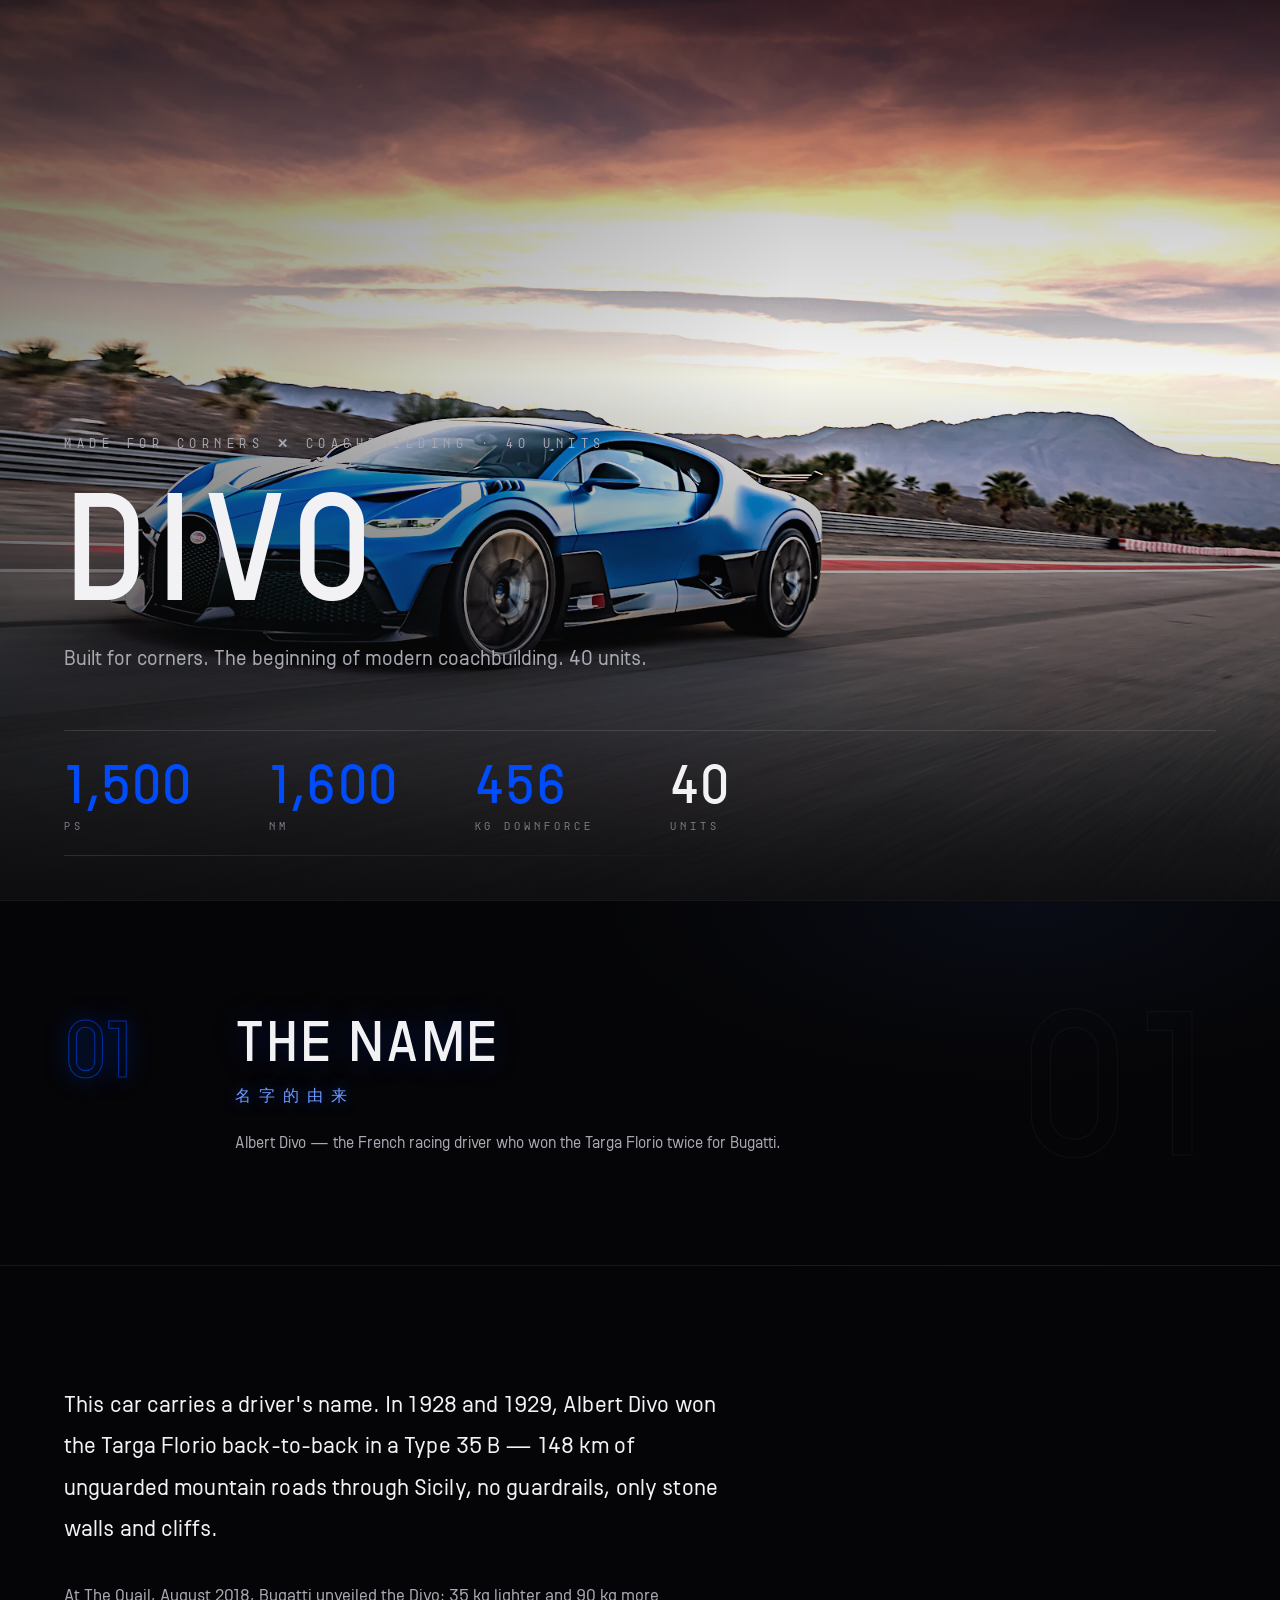
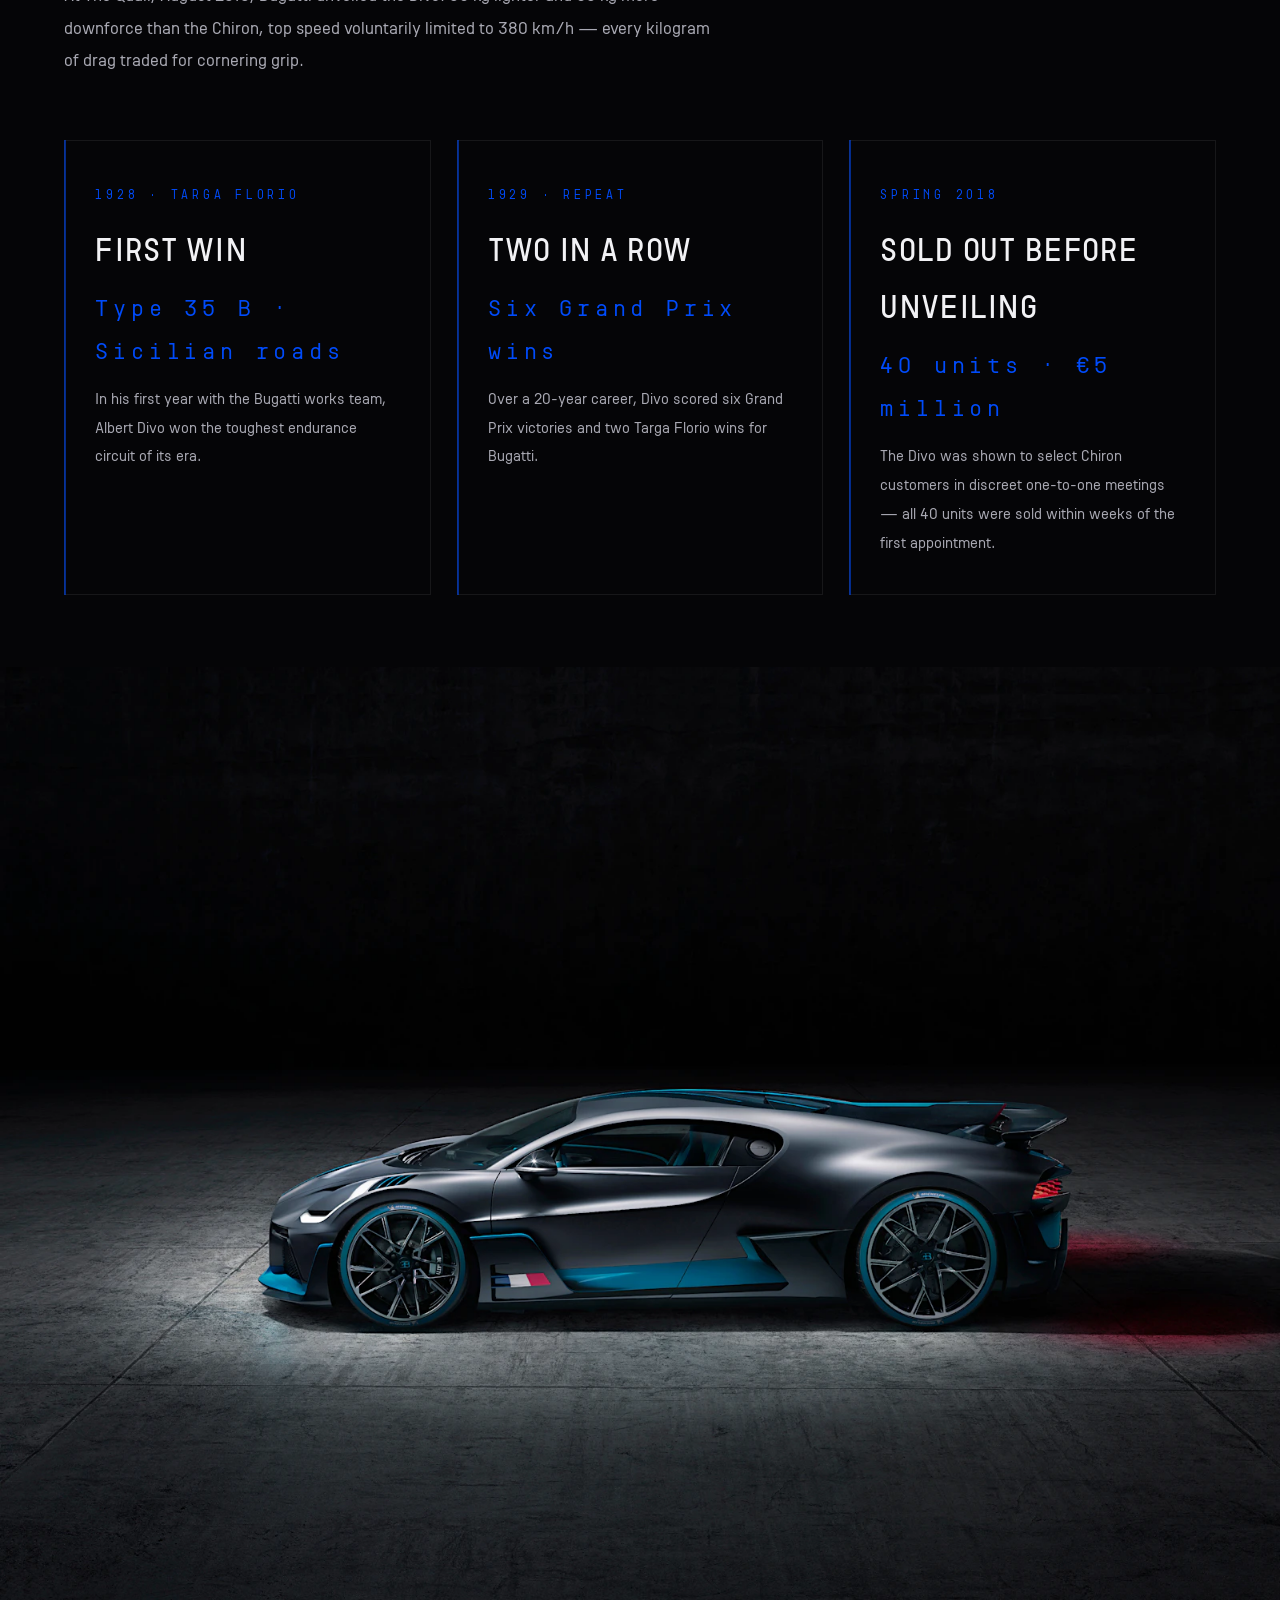
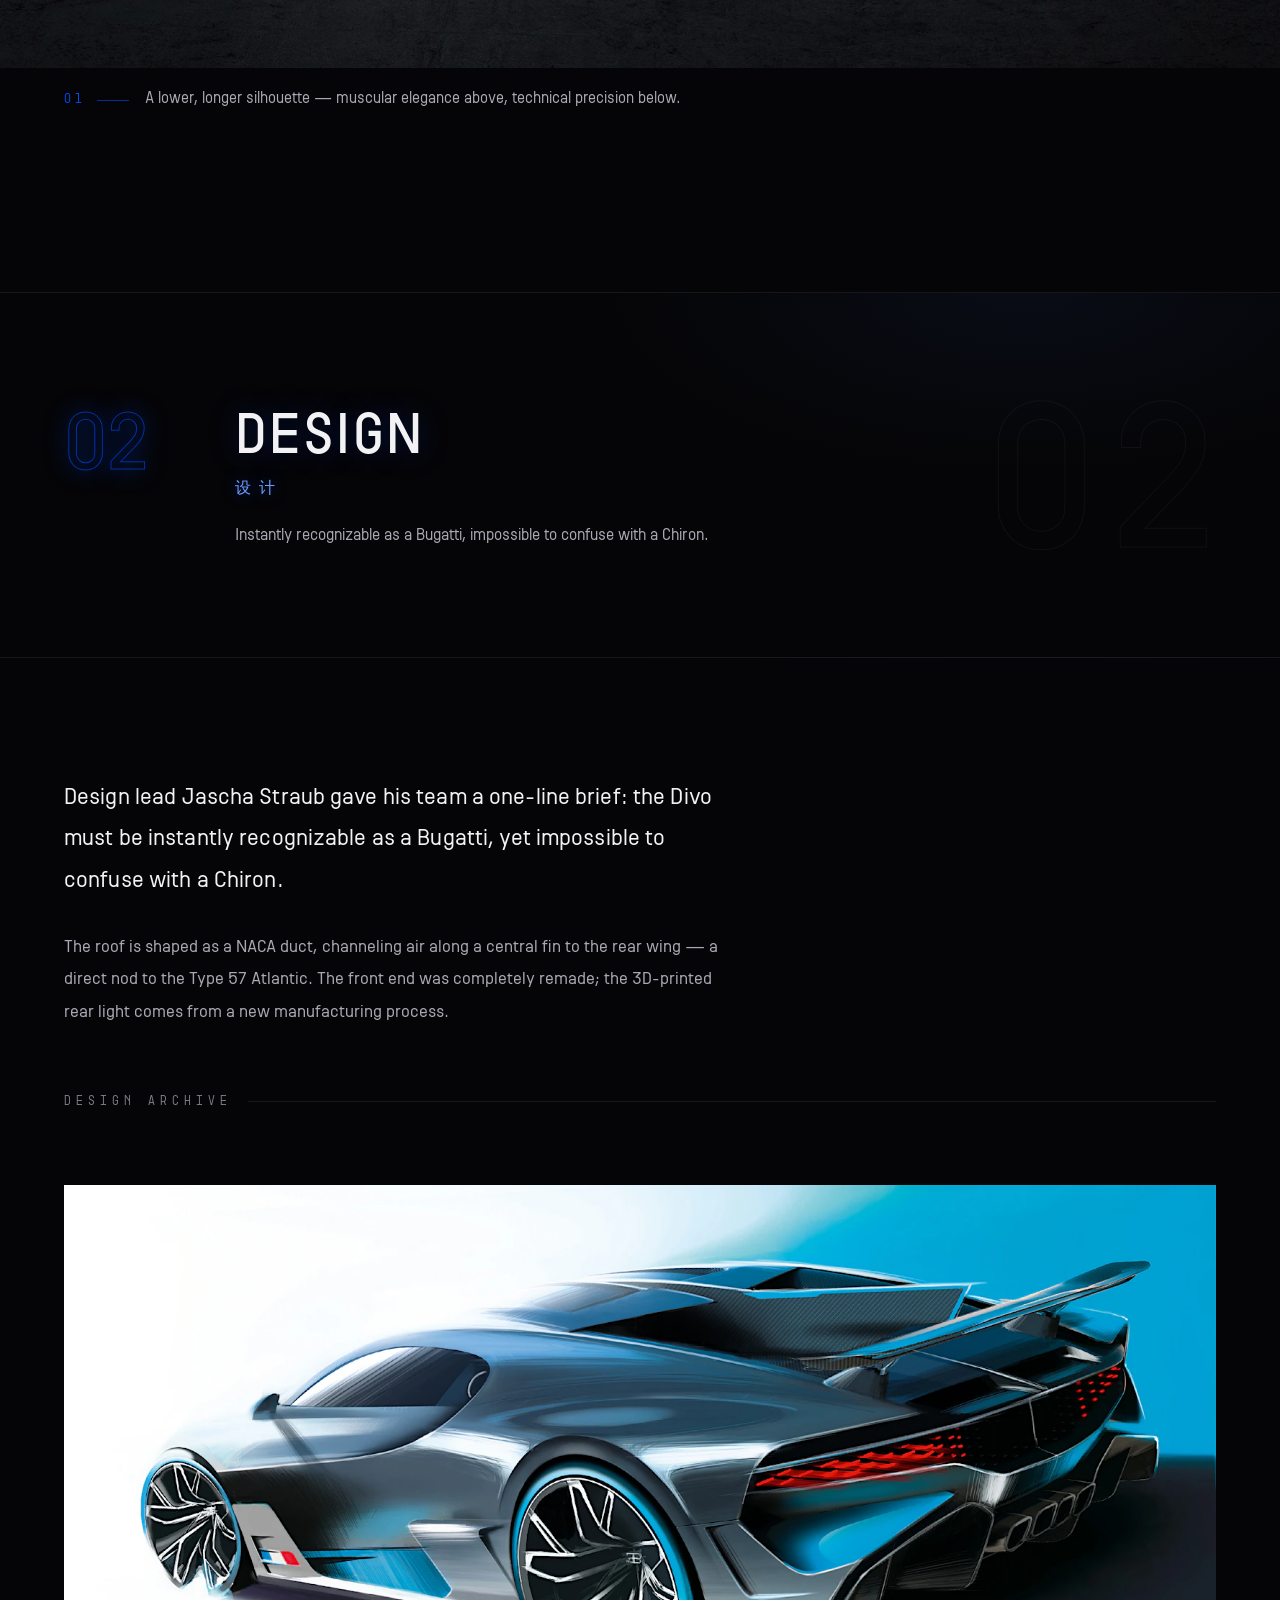
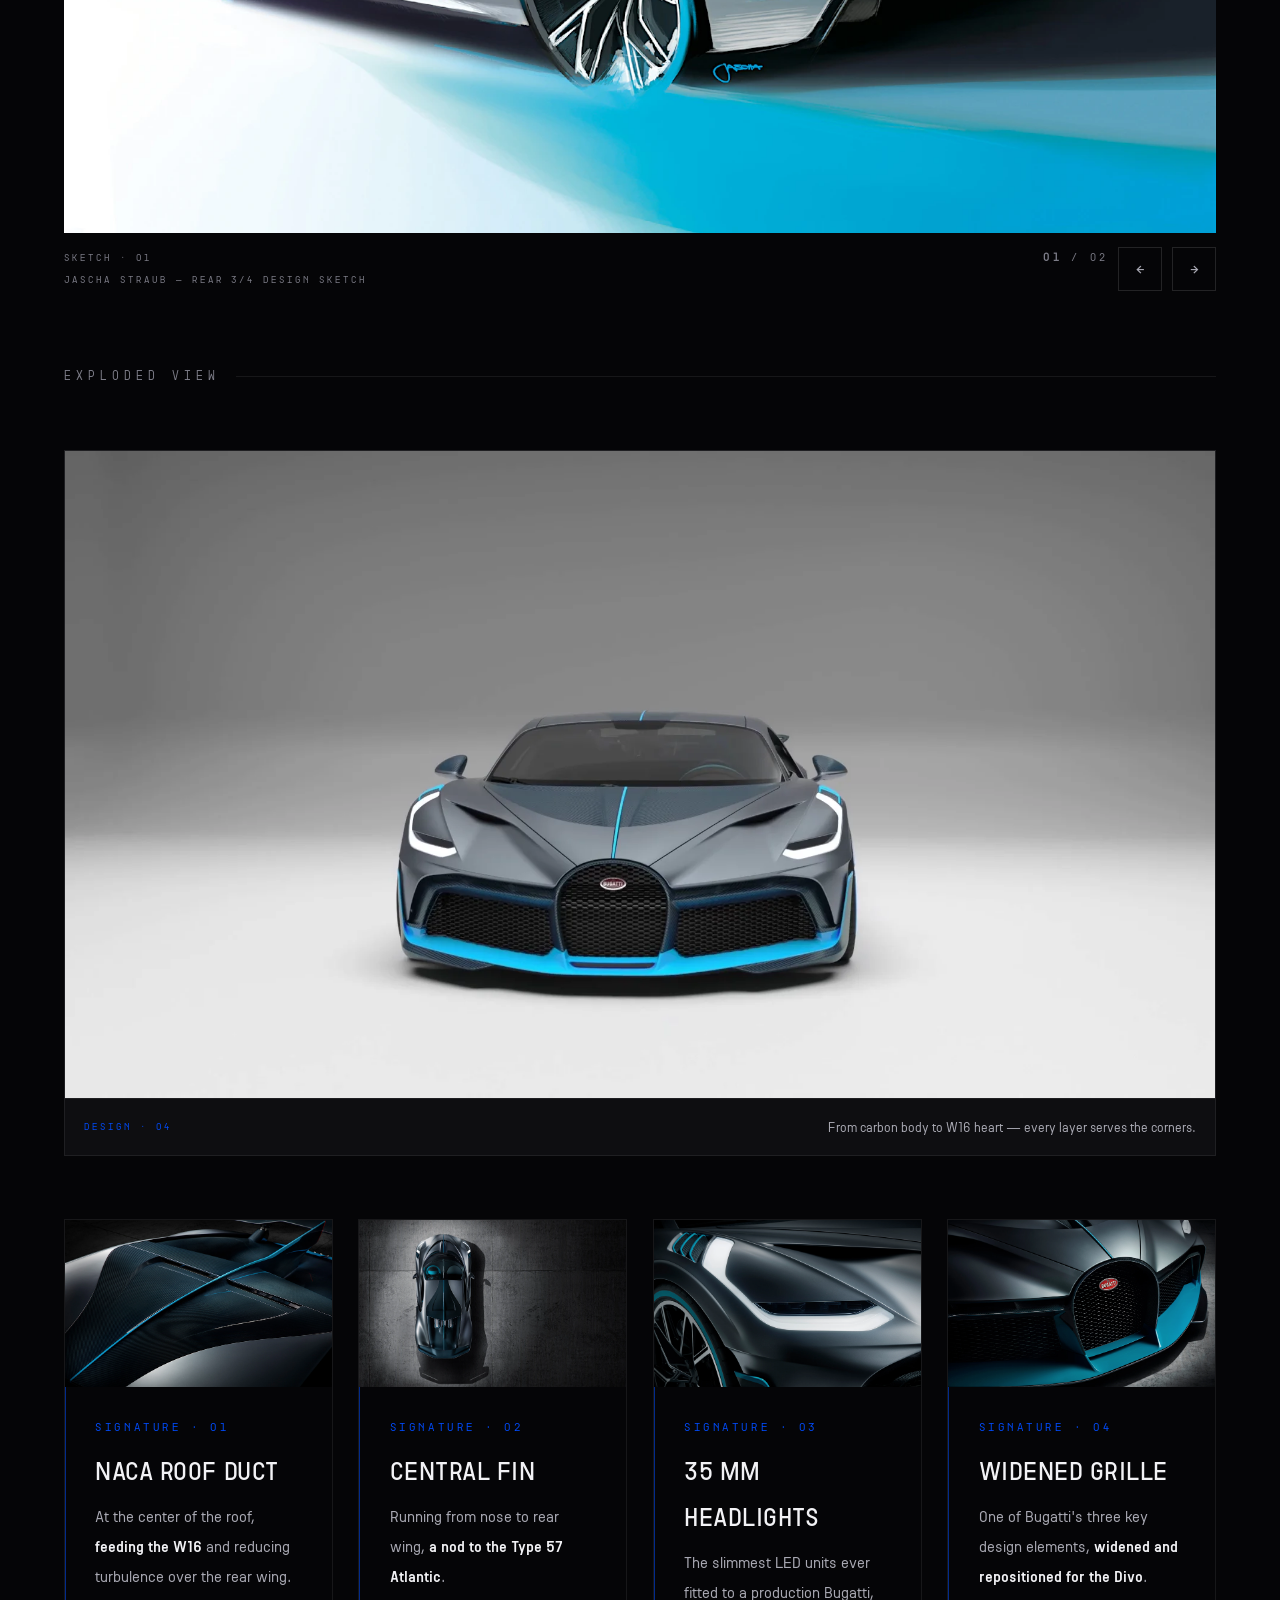
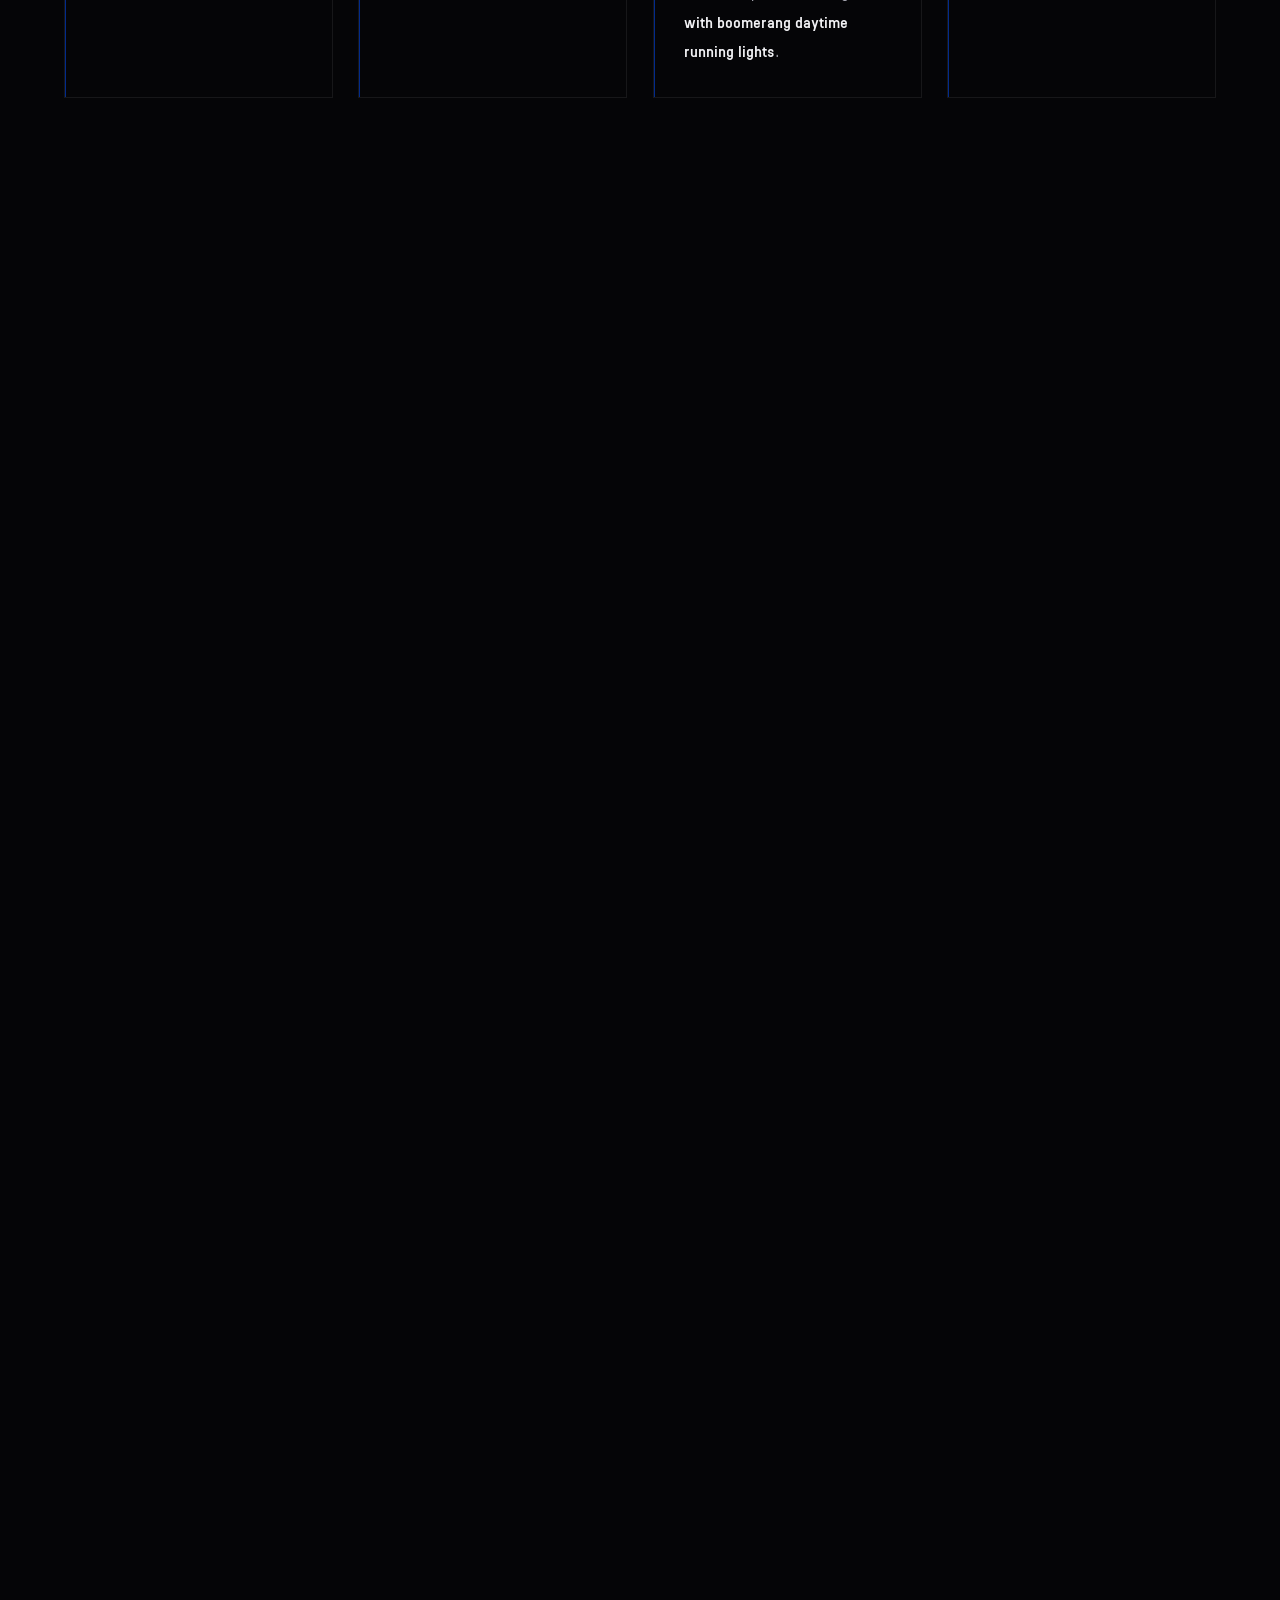
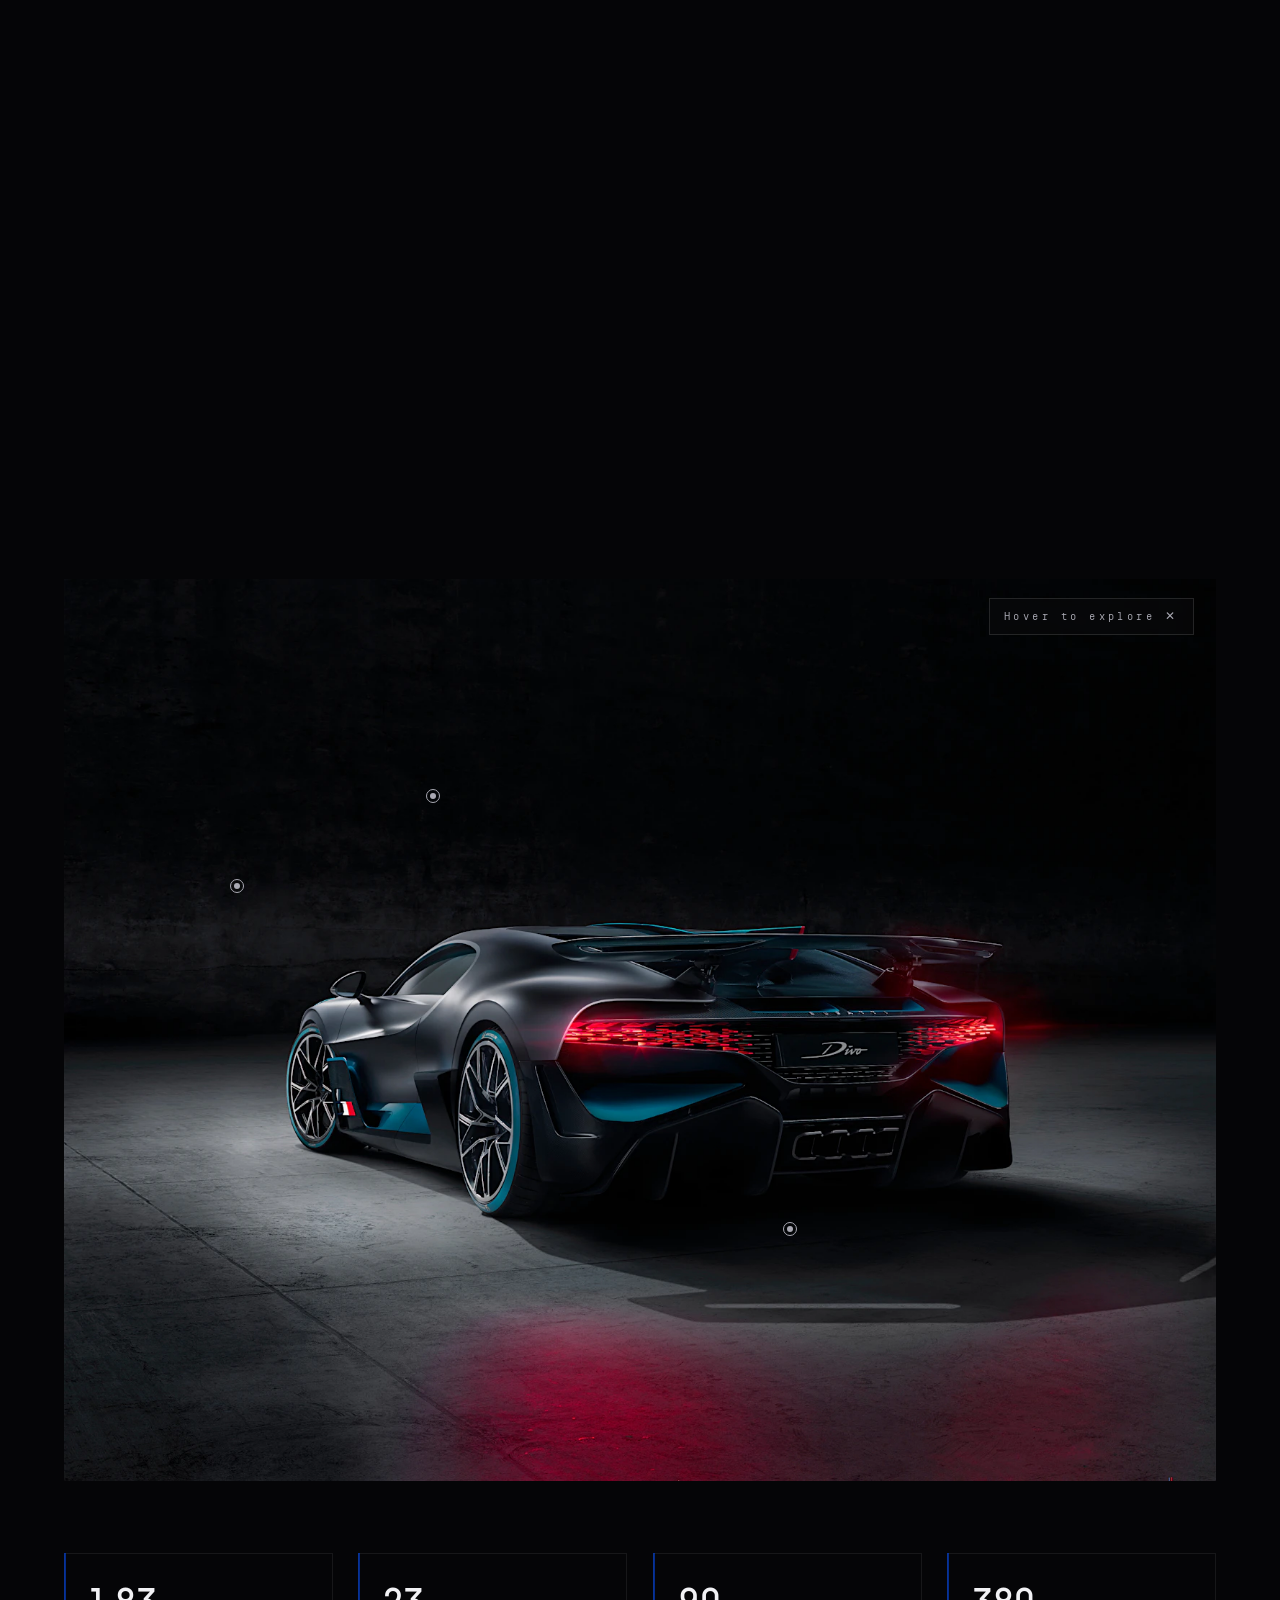
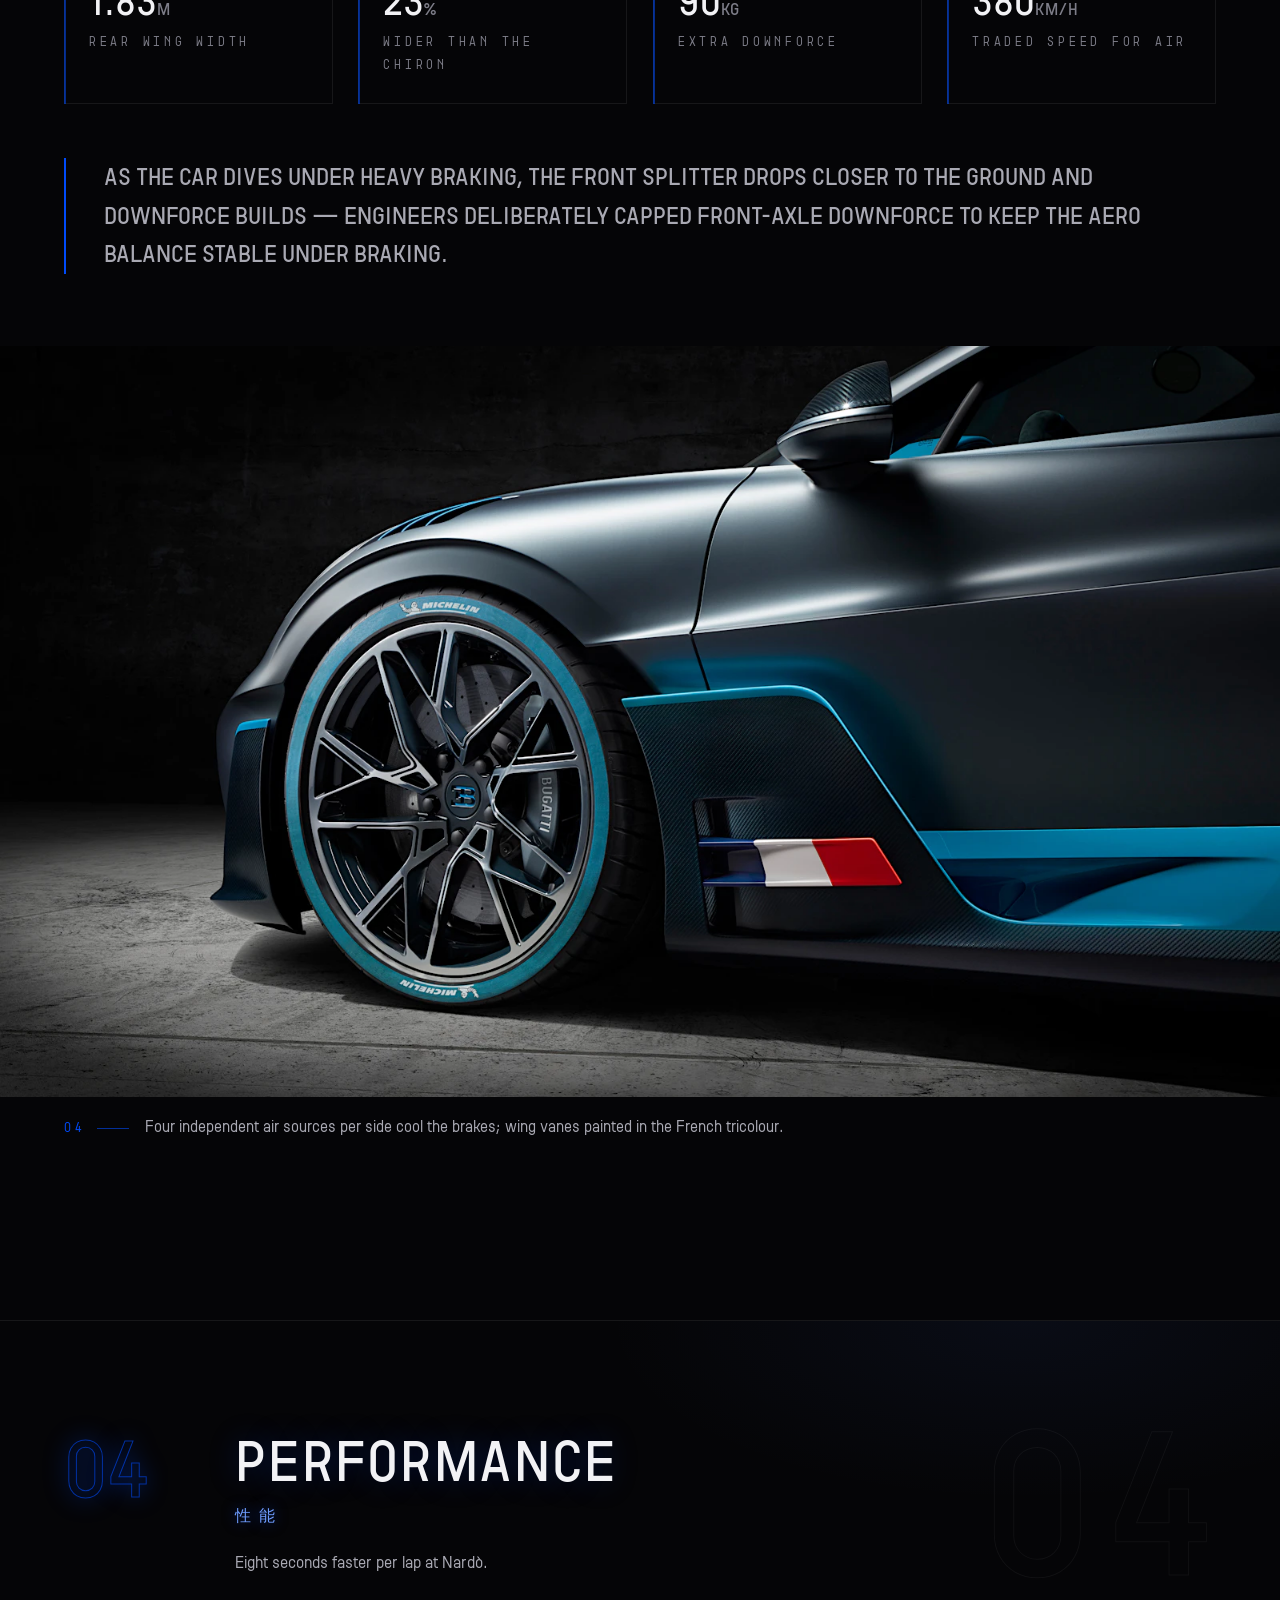
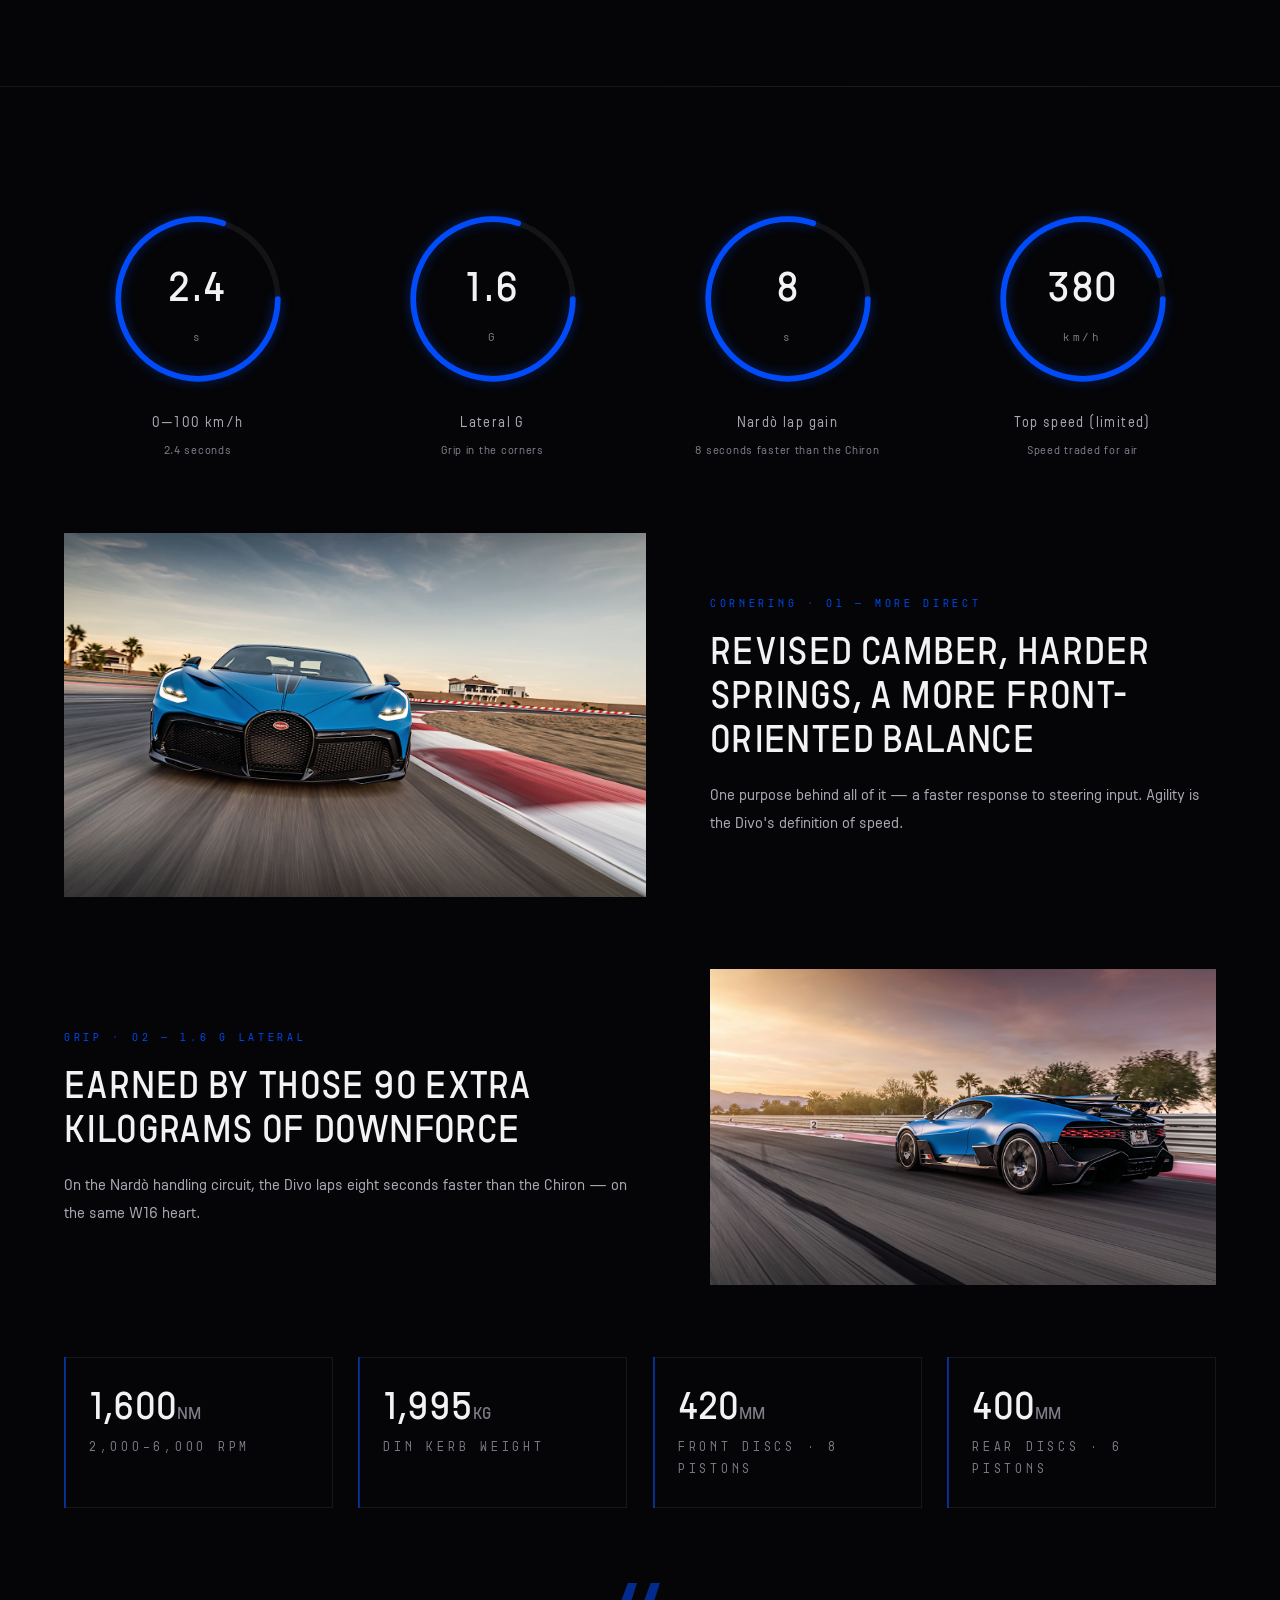
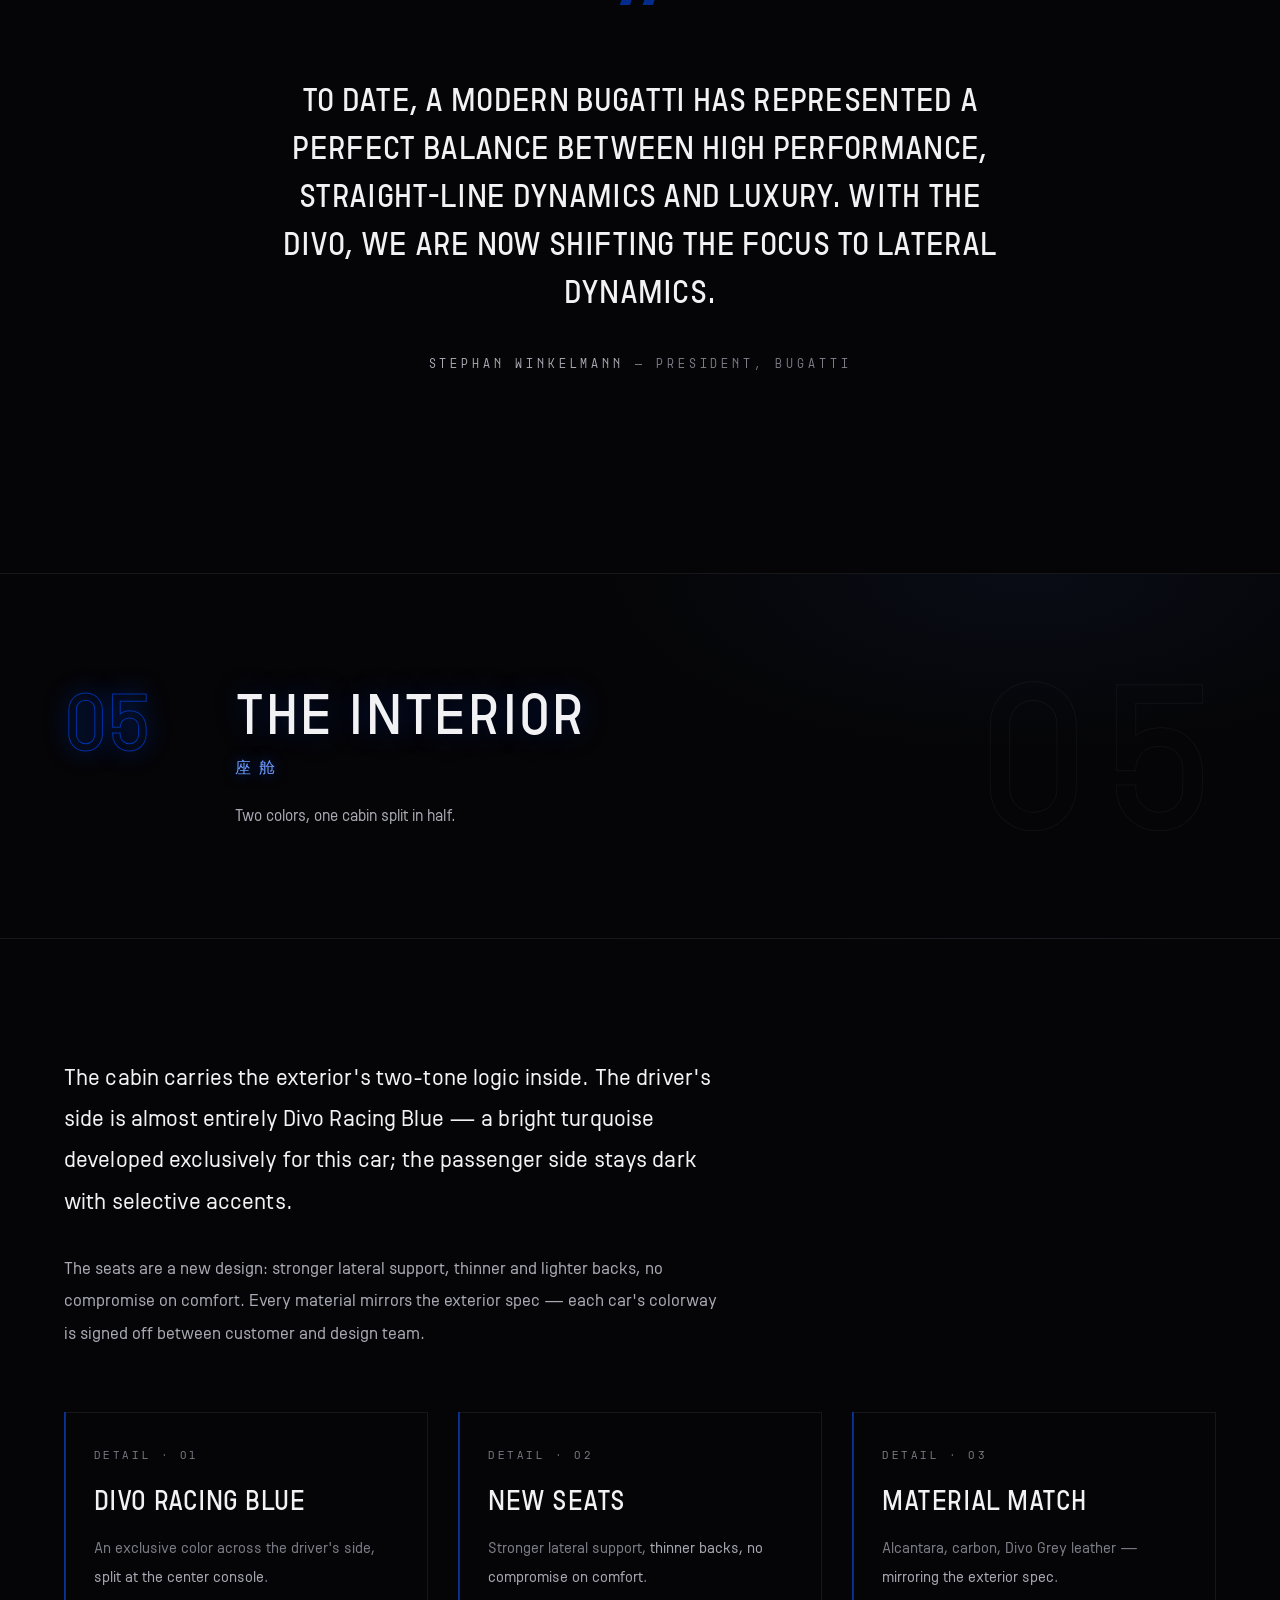
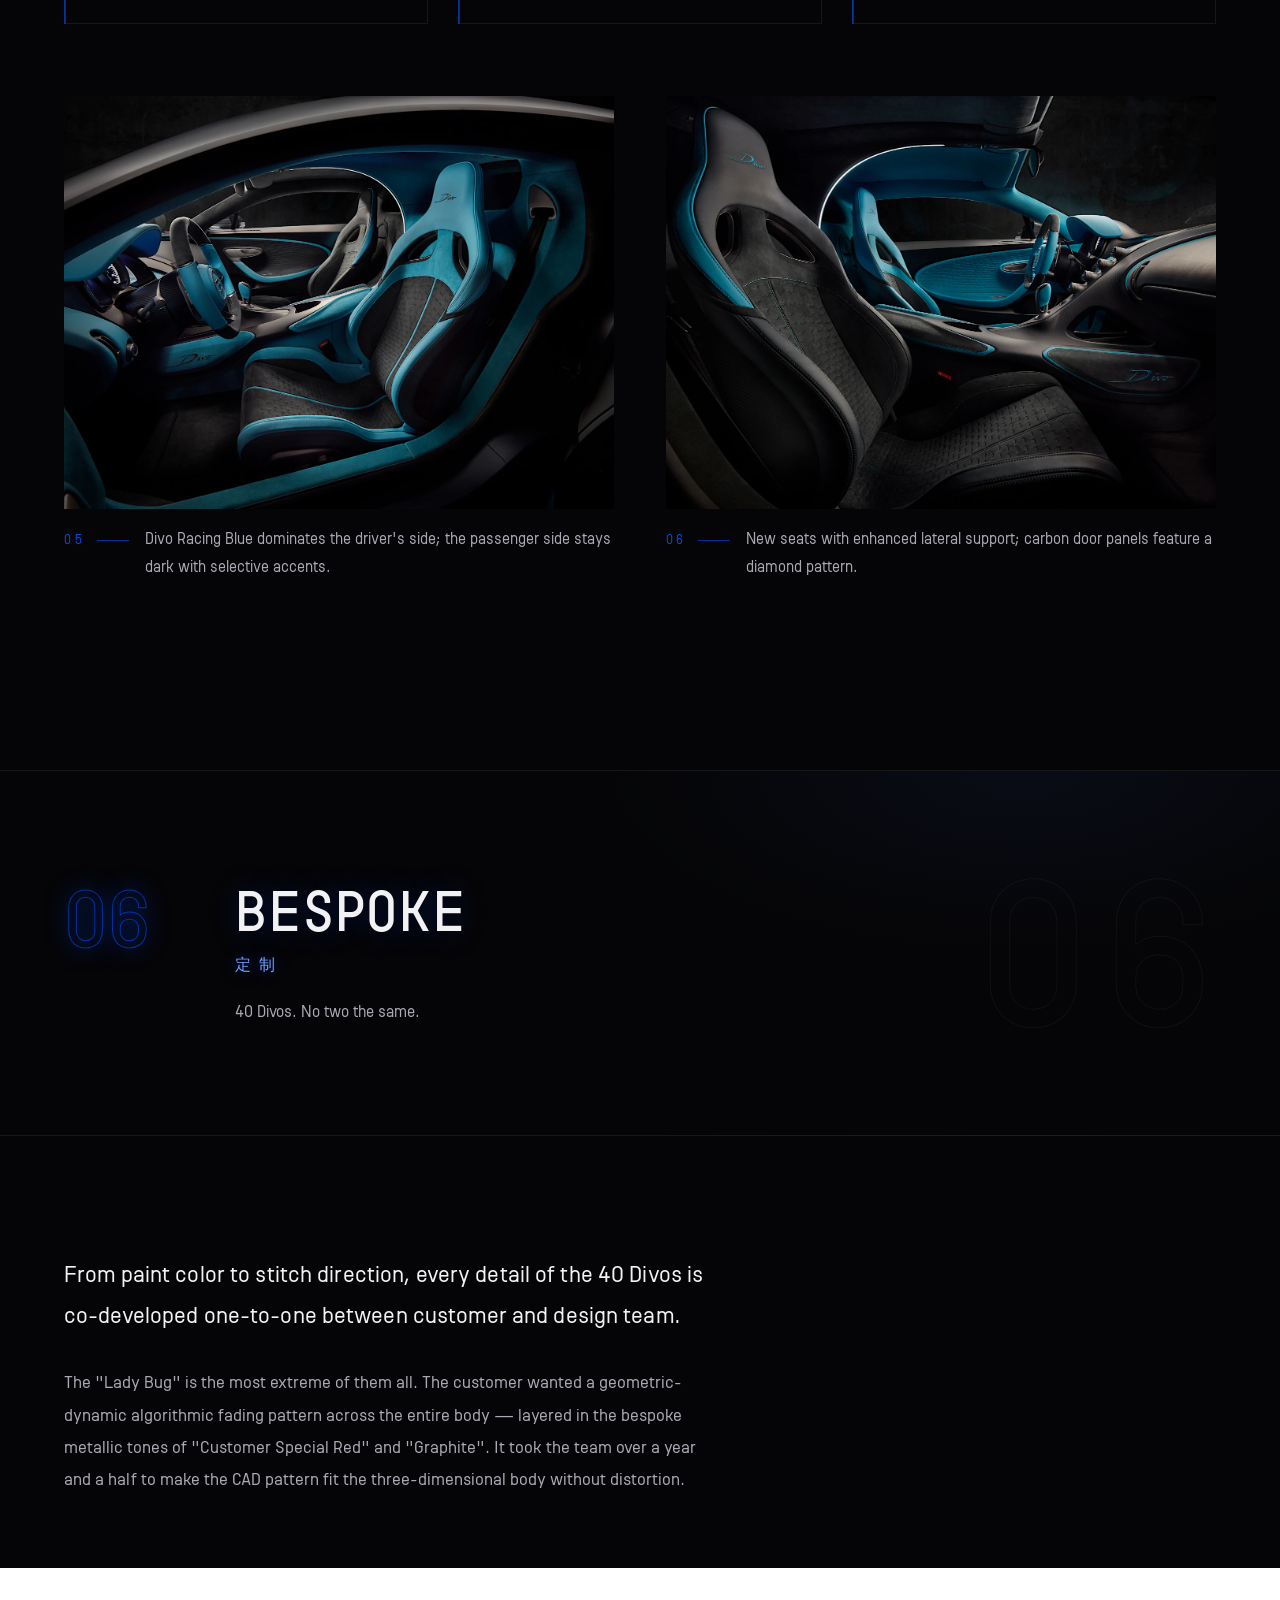
==== commit 8b15cd13: "性能章四大数字改为圆环表（含小数计数 2.4/1.6）" ====
--- a/en.html
+++ b/en.html
@@ -300,12 +300,36 @@
 
 <section class="chapter">
   <div class="chapter__inner">
-    <!-- Bignums -->
-    <div class="bignums reveal">
-      <div><b><em data-count="2.4" data-decimals="1">0</em></b><span>SEC · 0–100 km/h</span></div>
-      <div><b><em data-count="1.6" data-decimals="1">0</em></b><span>G LATERAL</span></div>
-      <div><b><em data-count="8">0</em></b><span>SEC FASTER · NARDÒ</span></div>
-      <div><b><em data-count="380">0</em></b><span>KM/H TOP SPEED</span></div>
+    <!-- Performance gauges -->
+    <div class="gauges">
+      <figure class="gauge reveal" data-gauge="2.4" data-max="3" data-decimals="1" data-unit="s" data-label="0–100 km/h">
+        <div class="gauge__svg">
+          <svg viewBox="0 0 200 200"><circle class="gauge__track" cx="100" cy="100" r="84"/><circle class="gauge__bar" cx="100" cy="100" r="84"/></svg>
+          <figcaption><b class="mono">0</b> <span class="gauge__unit mono">s</span></figcaption>
+        </div>
+        <p class="gauge__label">0–100 km/h<br><small>2.4 seconds</small></p>
+      </figure>
+      <figure class="gauge reveal" data-gauge="1.6" data-max="2" data-decimals="1" data-unit="G" data-label="Lateral G">
+        <div class="gauge__svg">
+          <svg viewBox="0 0 200 200"><circle class="gauge__track" cx="100" cy="100" r="84"/><circle class="gauge__bar" cx="100" cy="100" r="84"/></svg>
+          <figcaption><b class="mono">0</b> <span class="gauge__unit mono">G</span></figcaption>
+        </div>
+        <p class="gauge__label">Lateral G<br><small>Grip in the corners</small></p>
+      </figure>
+      <figure class="gauge reveal" data-gauge="8" data-max="10" data-unit="s" data-label="Nardò lap gain">
+        <div class="gauge__svg">
+          <svg viewBox="0 0 200 200"><circle class="gauge__track" cx="100" cy="100" r="84"/><circle class="gauge__bar" cx="100" cy="100" r="84"/></svg>
+          <figcaption><b class="mono">0</b> <span class="gauge__unit mono">s</span></figcaption>
+        </div>
+        <p class="gauge__label">Nardò lap gain<br><small>8 seconds faster than the Chiron</small></p>
+      </figure>
+      <figure class="gauge reveal" data-gauge="380" data-max="400" data-unit="km/h" data-label="Top speed (limited)">
+        <div class="gauge__svg">
+          <svg viewBox="0 0 200 200"><circle class="gauge__track" cx="100" cy="100" r="84"/><circle class="gauge__bar" cx="100" cy="100" r="84"/></svg>
+          <figcaption><b class="mono">0</b> <span class="gauge__unit mono">km/h</span></figcaption>
+        </div>
+        <p class="gauge__label">Top speed (limited)<br><small>Speed traded for air</small></p>
+      </figure>
     </div>
 
     <!-- Alternating media row: cornering -->
@@ -538,6 +562,31 @@
 
 <section class="chapter">
   <div class="chapter__inner">
+    <!-- Specification gauges -->
+    <div class="gauges">
+      <figure class="gauge reveal" data-gauge="1500" data-max="1600" data-unit="PS" data-label="Power">
+        <div class="gauge__svg">
+          <svg viewBox="0 0 200 200"><circle class="gauge__track" cx="100" cy="100" r="84"/><circle class="gauge__bar" cx="100" cy="100" r="84"/></svg>
+          <figcaption><b class="mono">0</b> <span class="gauge__unit mono">PS</span></figcaption>
+        </div>
+        <p class="gauge__label">Power<br><small>W16 · 8.0 L · four turbos</small></p>
+      </figure>
+      <figure class="gauge reveal" data-gauge="1600" data-max="1800" data-unit="Nm" data-label="Torque">
+        <div class="gauge__svg">
+          <svg viewBox="0 0 200 200"><circle class="gauge__track" cx="100" cy="100" r="84"/><circle class="gauge__bar" cx="100" cy="100" r="84"/></svg>
+          <figcaption><b class="mono">0</b> <span class="gauge__unit mono">Nm</span></figcaption>
+        </div>
+        <p class="gauge__label">Torque<br><small>Across 2,000–6,000 rpm</small></p>
+      </figure>
+      <figure class="gauge reveal" data-gauge="456" data-max="600" data-unit="kg" data-label="Downforce">
+        <div class="gauge__svg">
+          <svg viewBox="0 0 200 200"><circle class="gauge__track" cx="100" cy="100" r="84"/><circle class="gauge__bar" cx="100" cy="100" r="84"/></svg>
+          <figcaption><b class="mono">0</b> <span class="gauge__unit mono">kg</span></figcaption>
+        </div>
+        <p class="gauge__label">Total downforce<br><small>90 kg more than the Chiron</small></p>
+      </figure>
+    </div>
+
     <div class="specs-tabs reveal" id="specsTabs">
       <div class="specs-tabs__nav" role="tablist">
         <button class="specs-tabs__btn is-on" data-tab="general" role="tab">General</button>
--- a/css/style.css
+++ b/css/style.css
@@ -1048,6 +1048,53 @@
   line-height: 1.1;
 }
 .stat b em { font-style: normal; color: var(--accent); }
+
+/* ============ 规格圆环表 ============ */
+.gauges {
+  display: grid;
+  grid-template-columns: repeat(auto-fit, minmax(200px, 1fr));
+  gap: 28px;
+  margin: 0 0 clamp(3rem, 7vh, 5rem);
+  justify-items: center;
+}
+.gauge { text-align: center; position: relative; }
+.gauge__svg { position: relative; width: min(190px, 100%); margin: 0 auto; }
+.gauge__svg svg { display: block; width: 100%; height: auto; }
+.gauge circle { fill: none; stroke-width: 6; }
+.gauge__track { stroke: rgba(255, 255, 255, 0.06); }
+.gauge__bar {
+  stroke: var(--accent);
+  stroke-linecap: round;
+  stroke-dasharray: 527.8;
+  stroke-dashoffset: 527.8;
+  filter: drop-shadow(0 0 6px rgba(0, 75, 250, 0.45));
+  transition: stroke-dashoffset 0.1s linear;
+}
+.gauge figcaption {
+  position: absolute;
+  inset: 0;
+  display: flex;
+  flex-direction: column;
+  align-items: center;
+  justify-content: center;
+  text-align: center;
+  pointer-events: none;
+}
+.gauge figcaption b {
+  font-weight: 400;
+  font-size: clamp(28px, 3.4vw, 42px);
+  color: var(--ink);
+  font-family: var(--font-display);
+  letter-spacing: 0.02em;
+}
+.gauge__unit { display: block; font-size: 12px; color: var(--ink-faint); margin-top: 2px; letter-spacing: 0.22em; font-family: var(--font-mono); }
+.gauge__label {
+  margin-top: 16px;
+  font-size: 14px;
+  color: var(--ink-dim);
+  letter-spacing: 0.1em;
+}
+.gauge__label small { display: block; color: var(--ink-faint); font-size: 12px; margin-top: 5px; letter-spacing: 0.06em; font-weight: 400; }
 .stat span {
   display: block;
   font-family: var(--font-mono); font-size: .78rem;
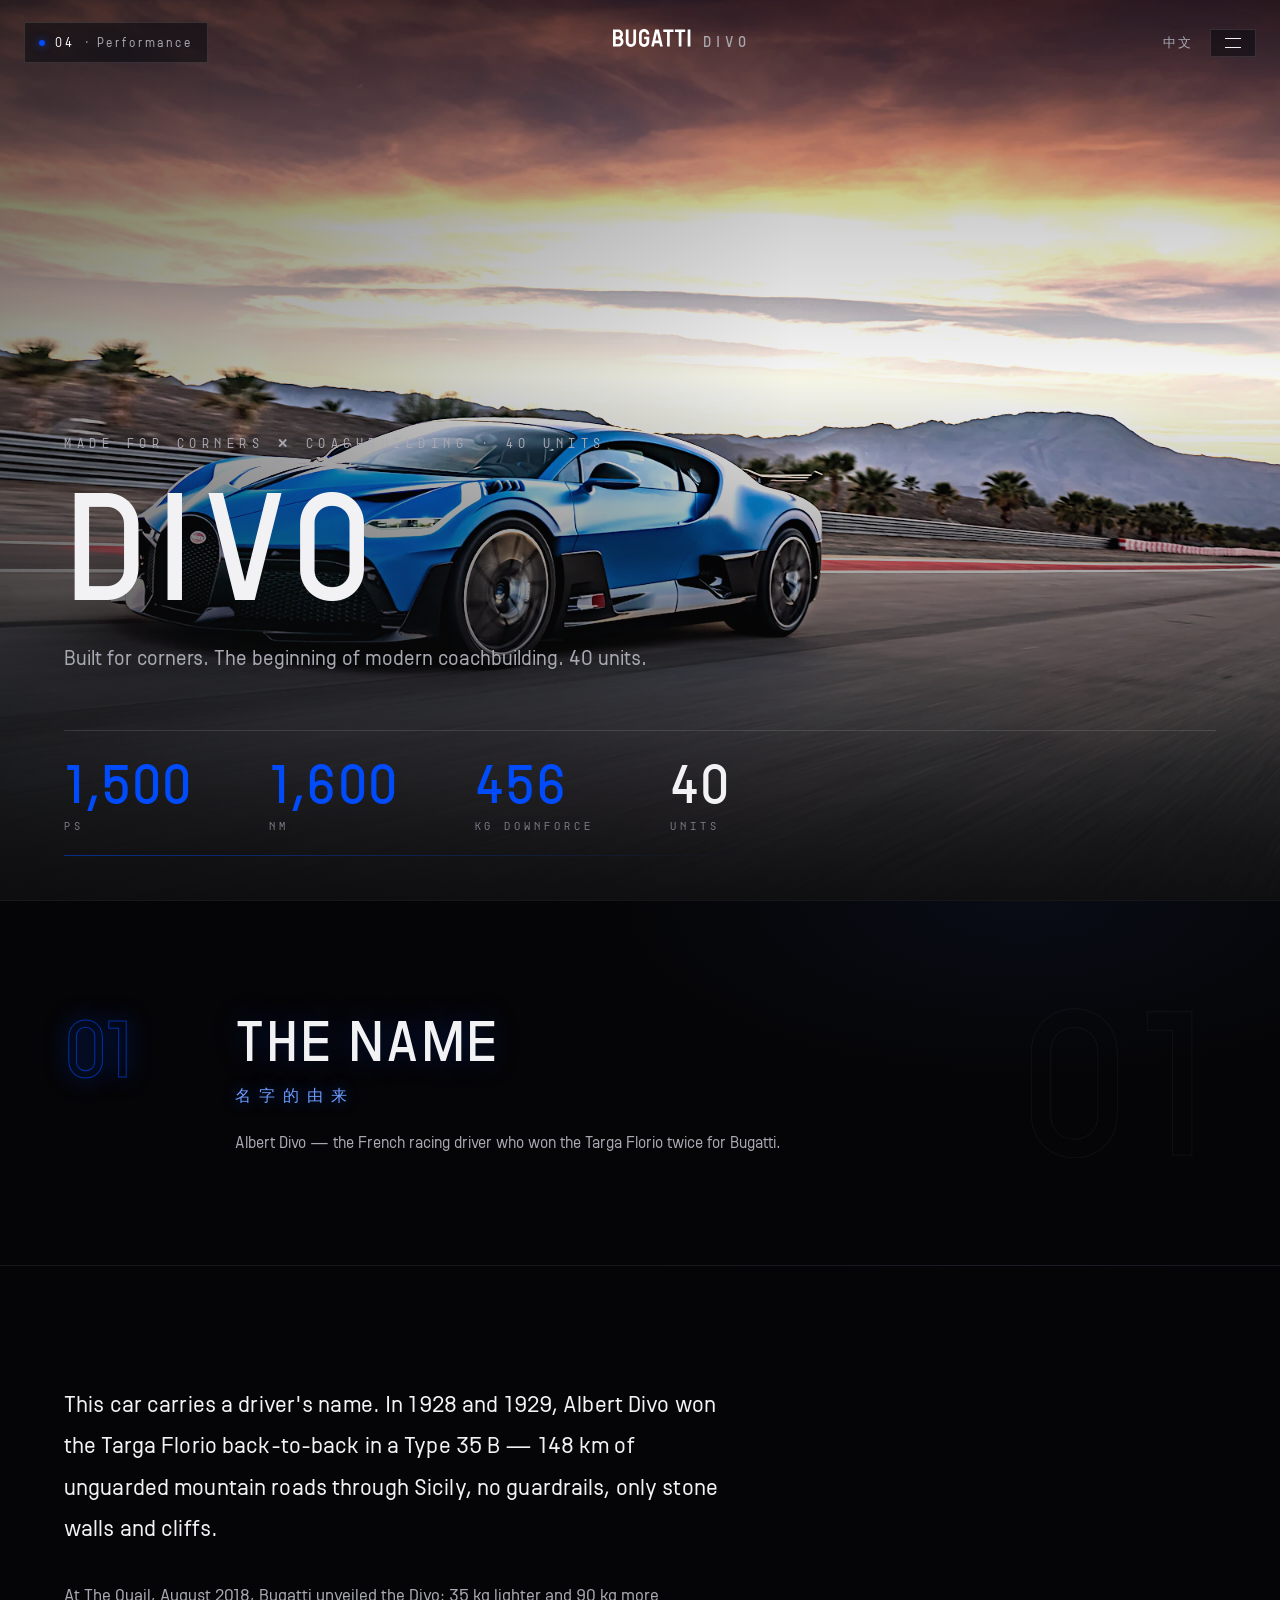
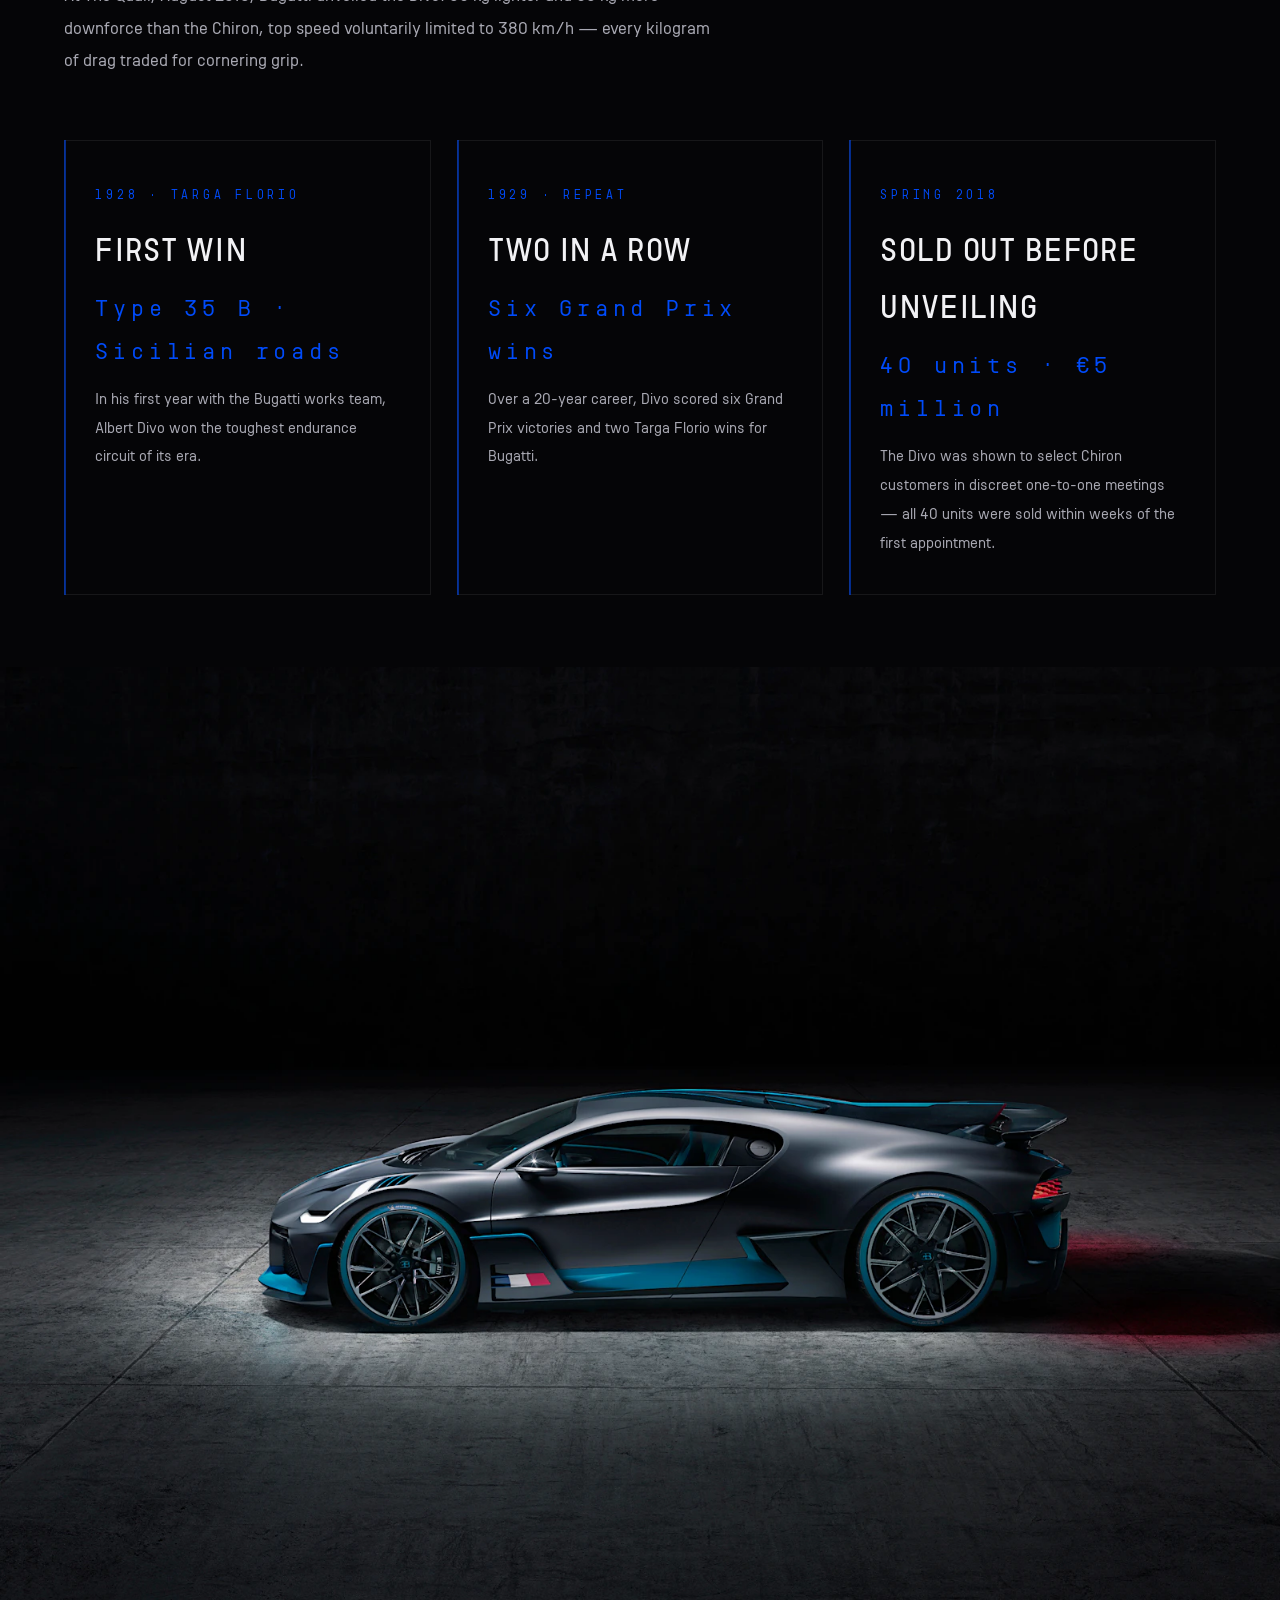
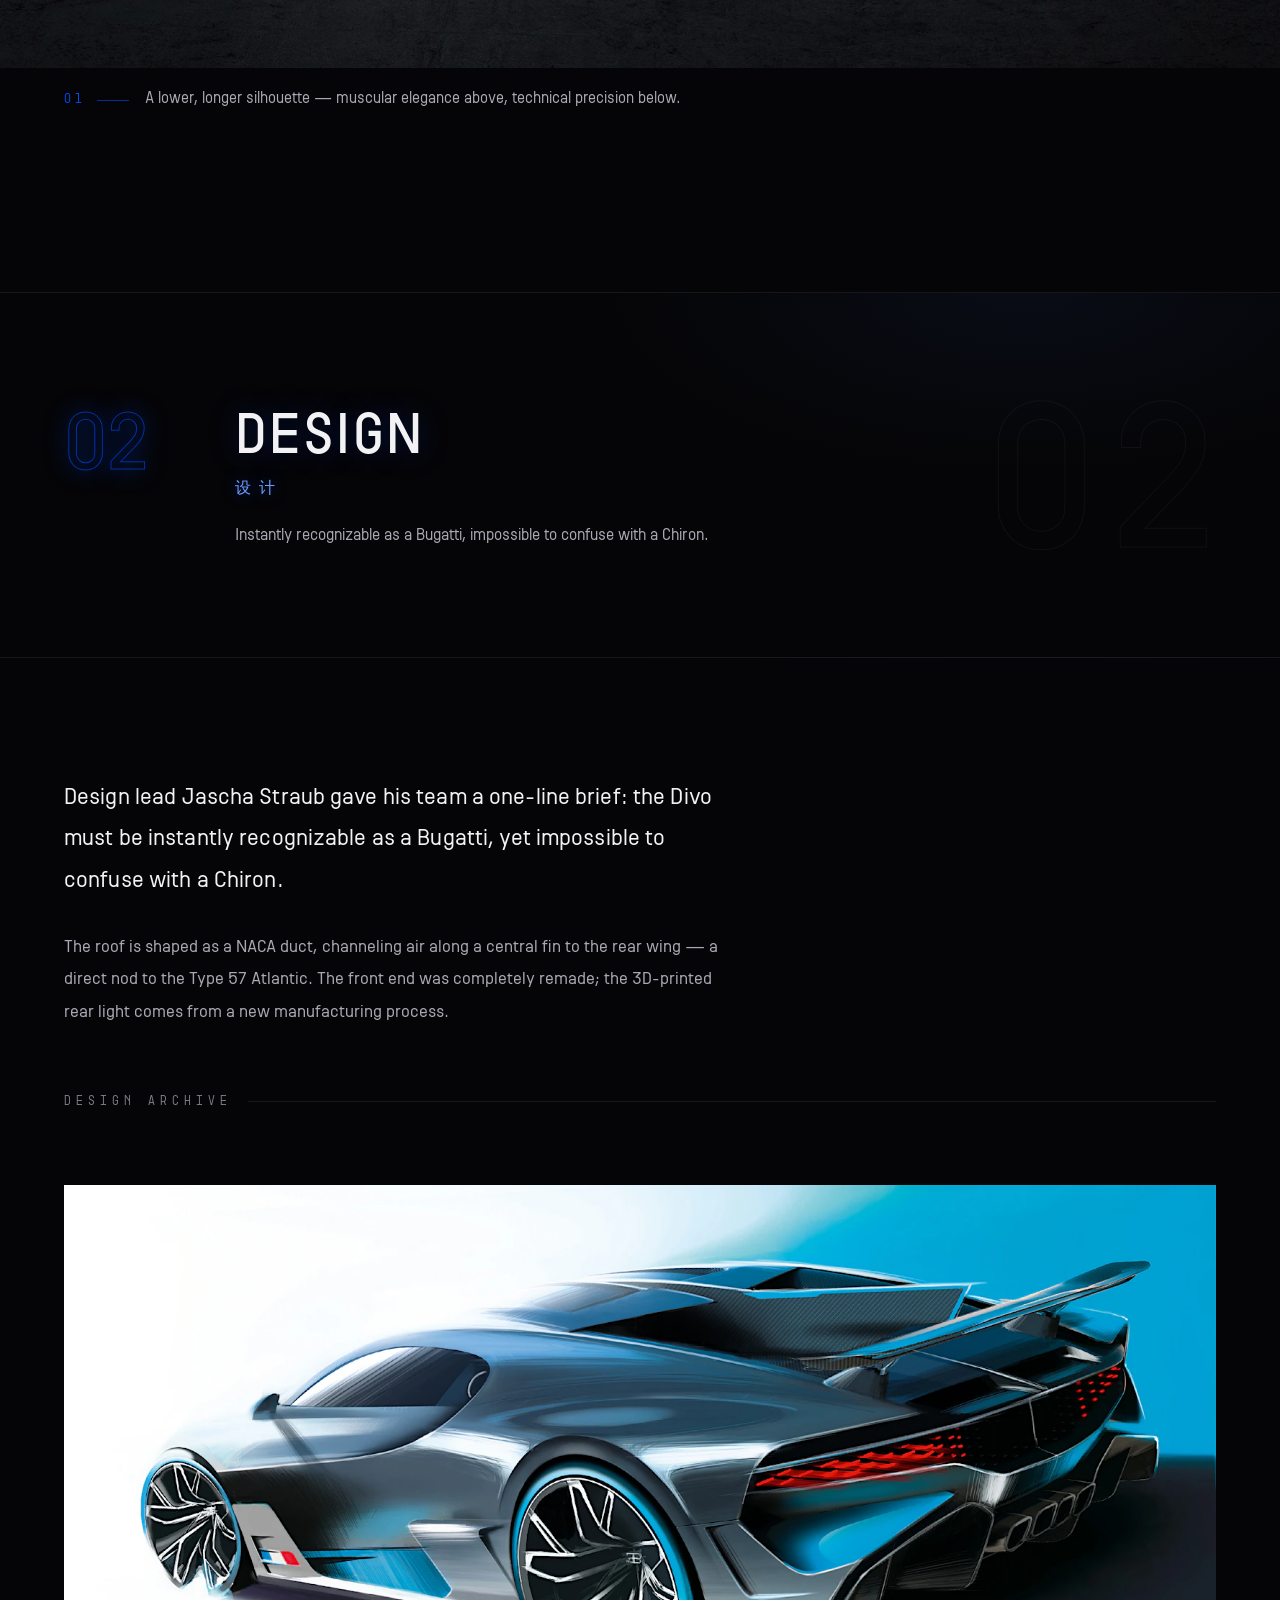
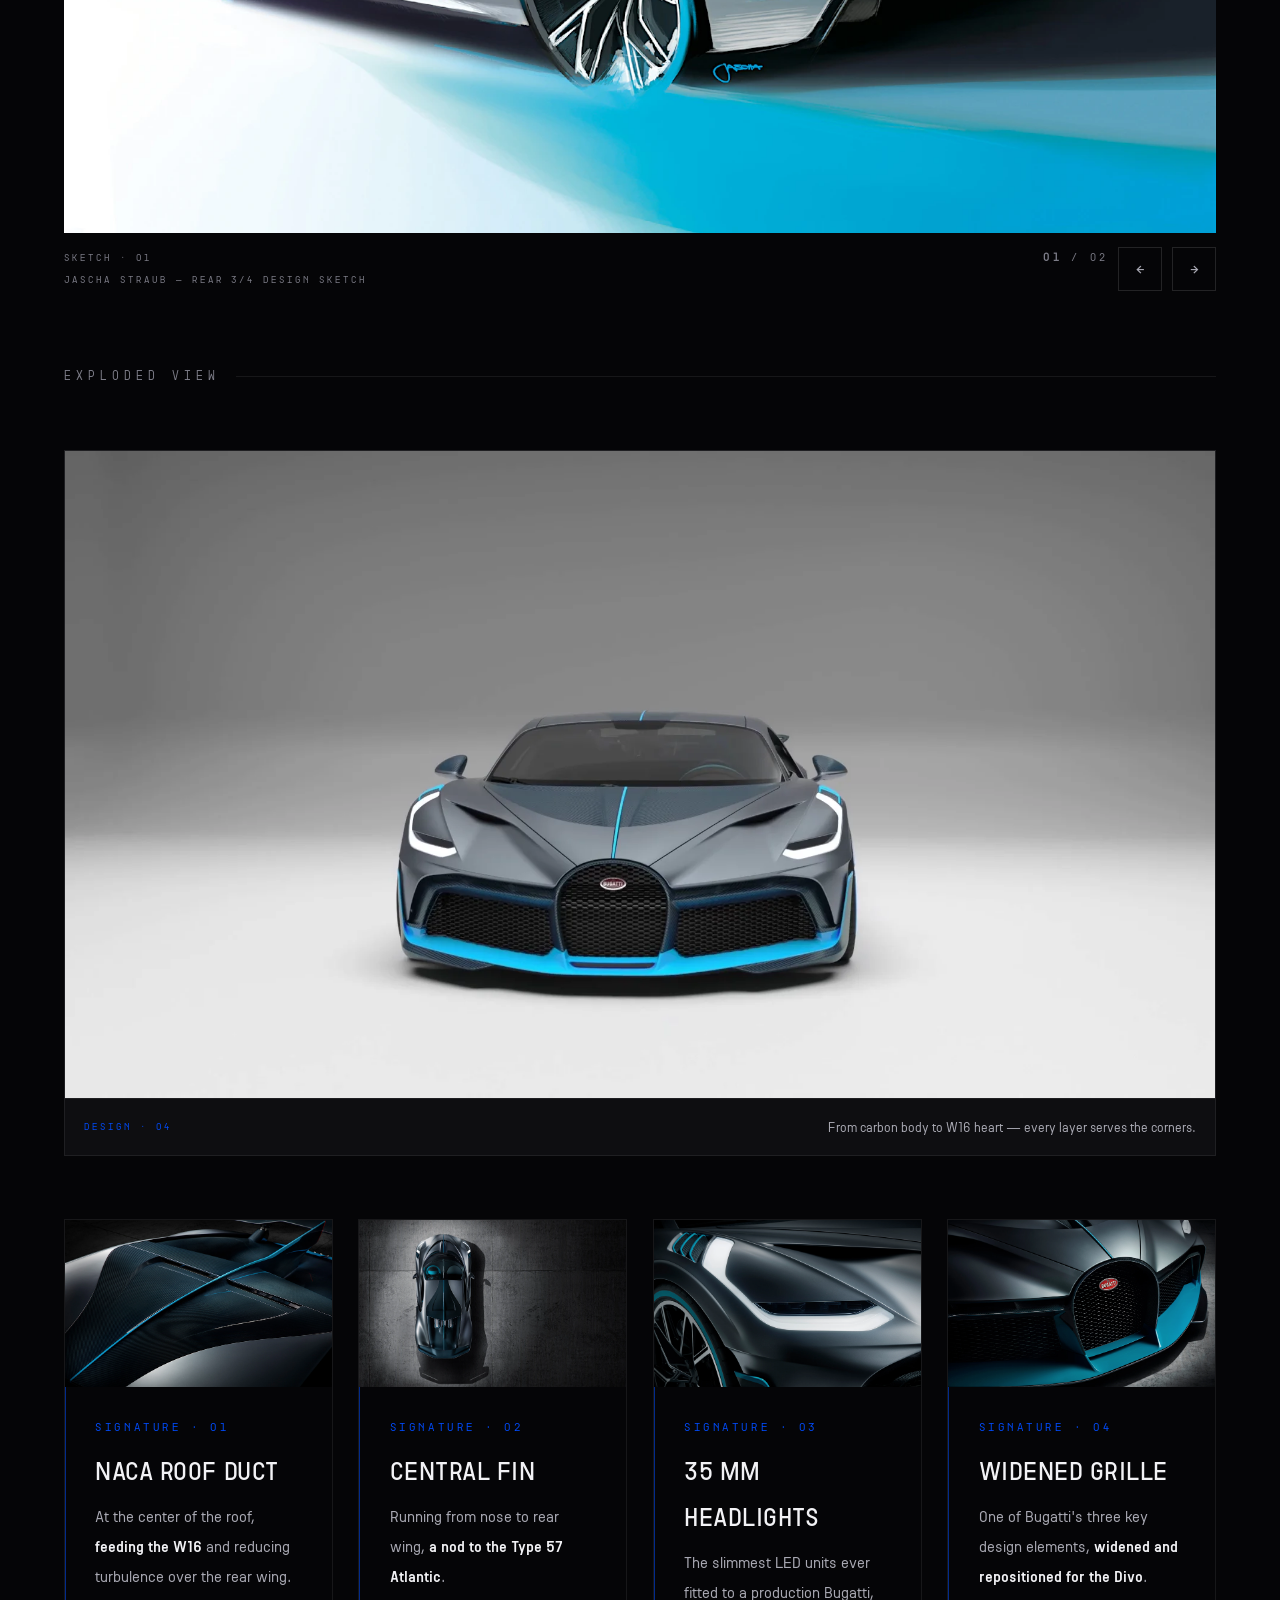
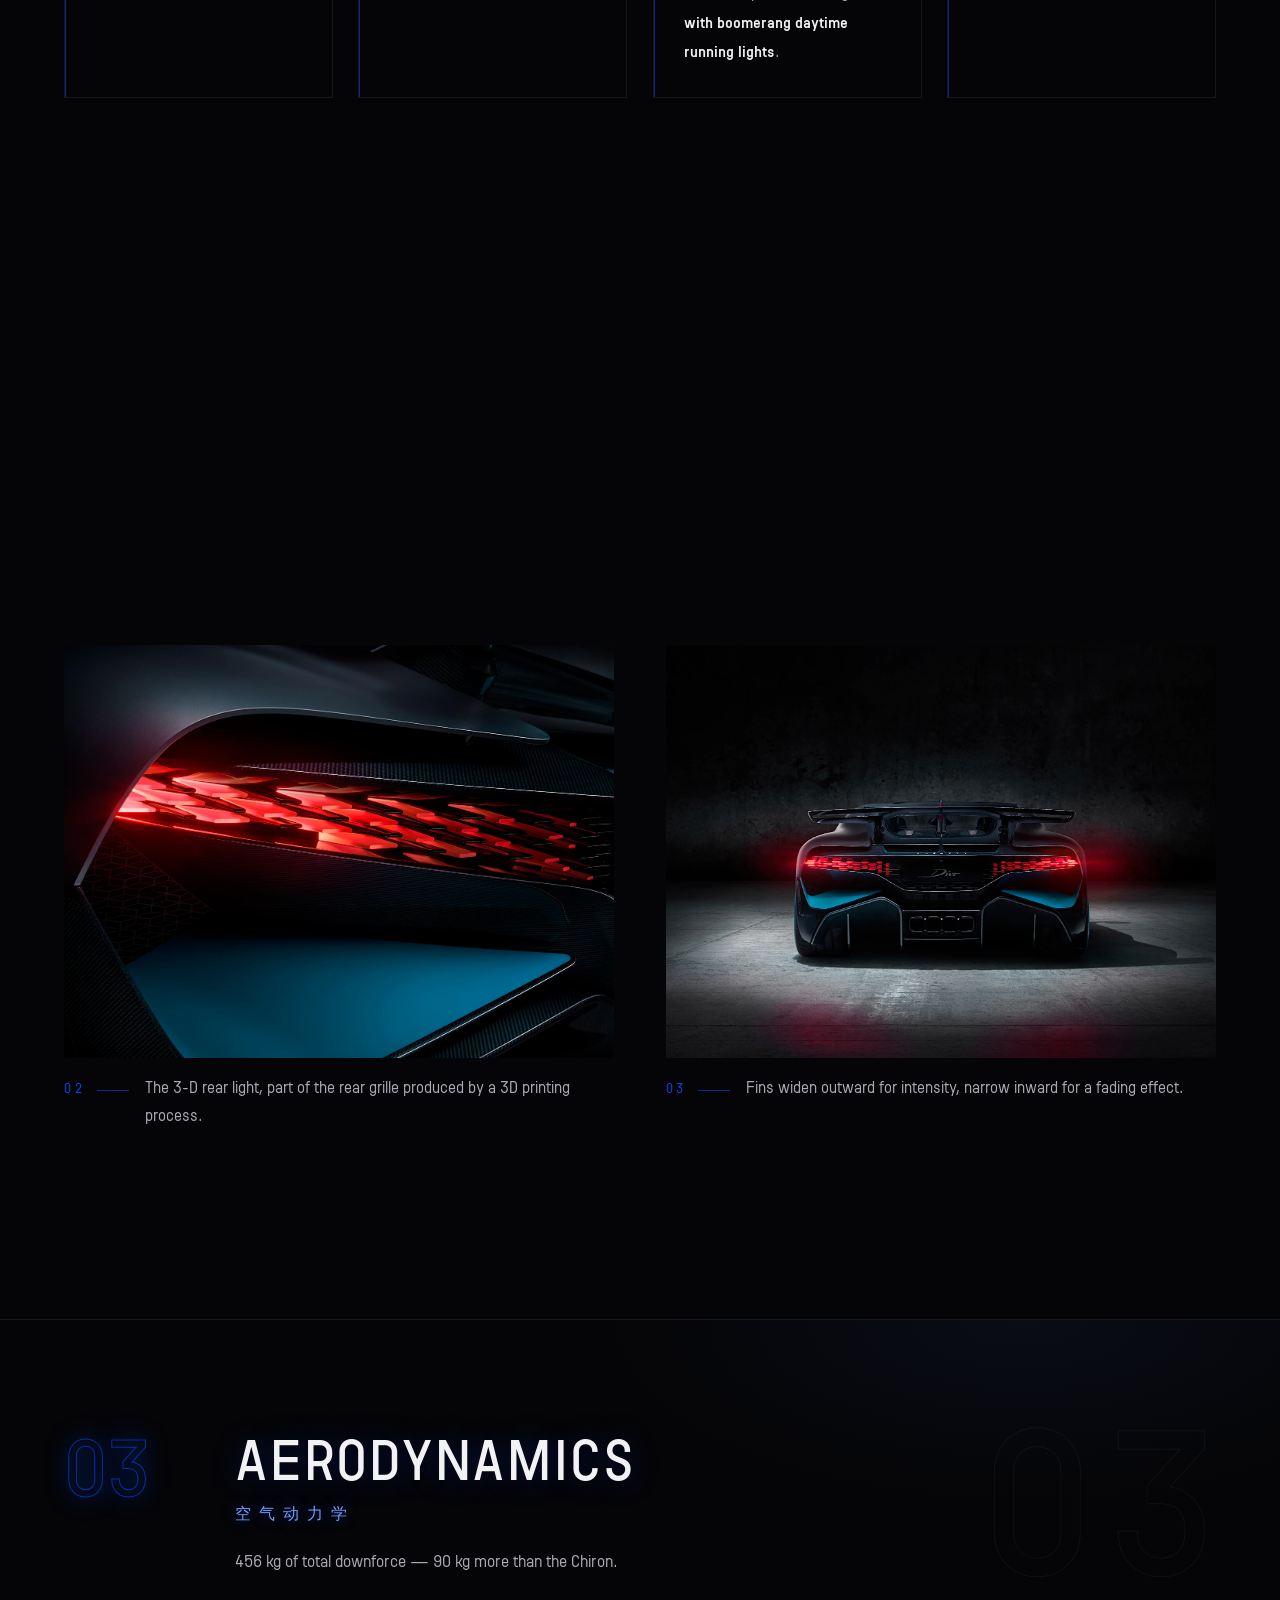
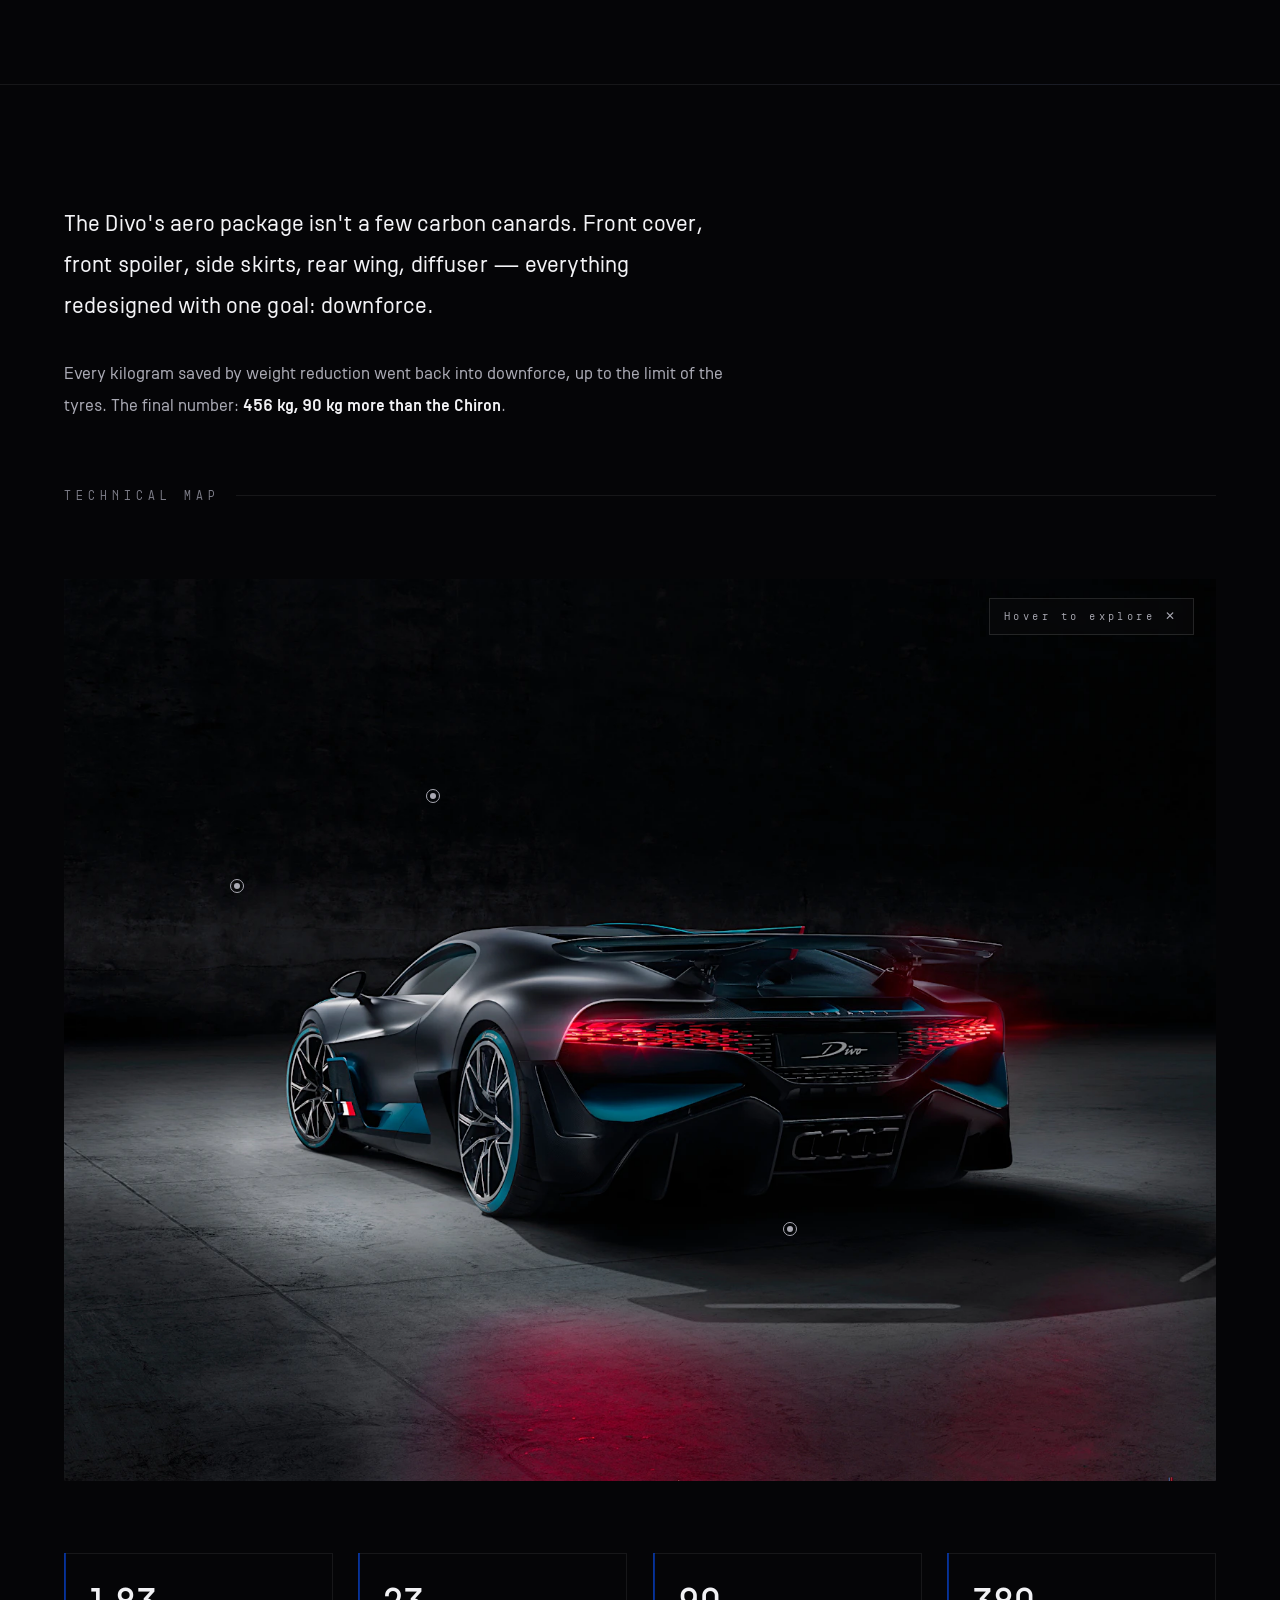
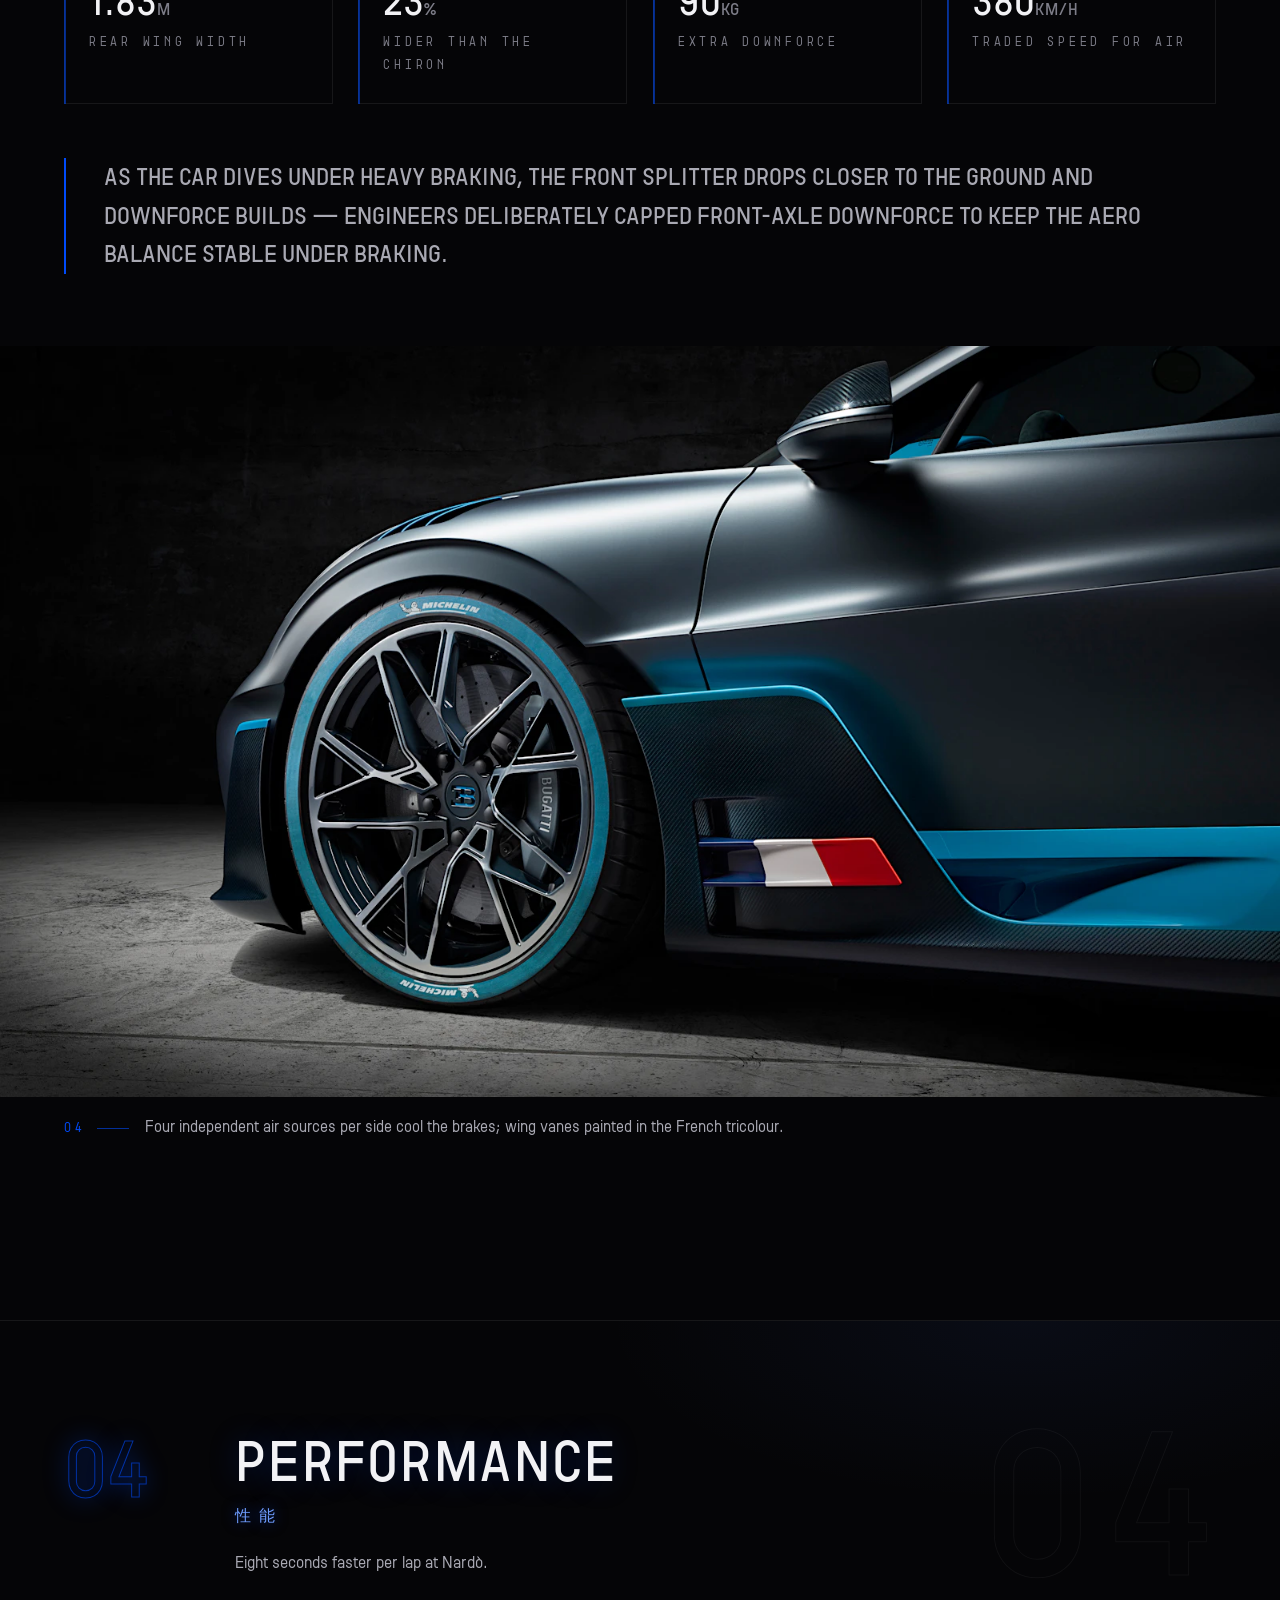
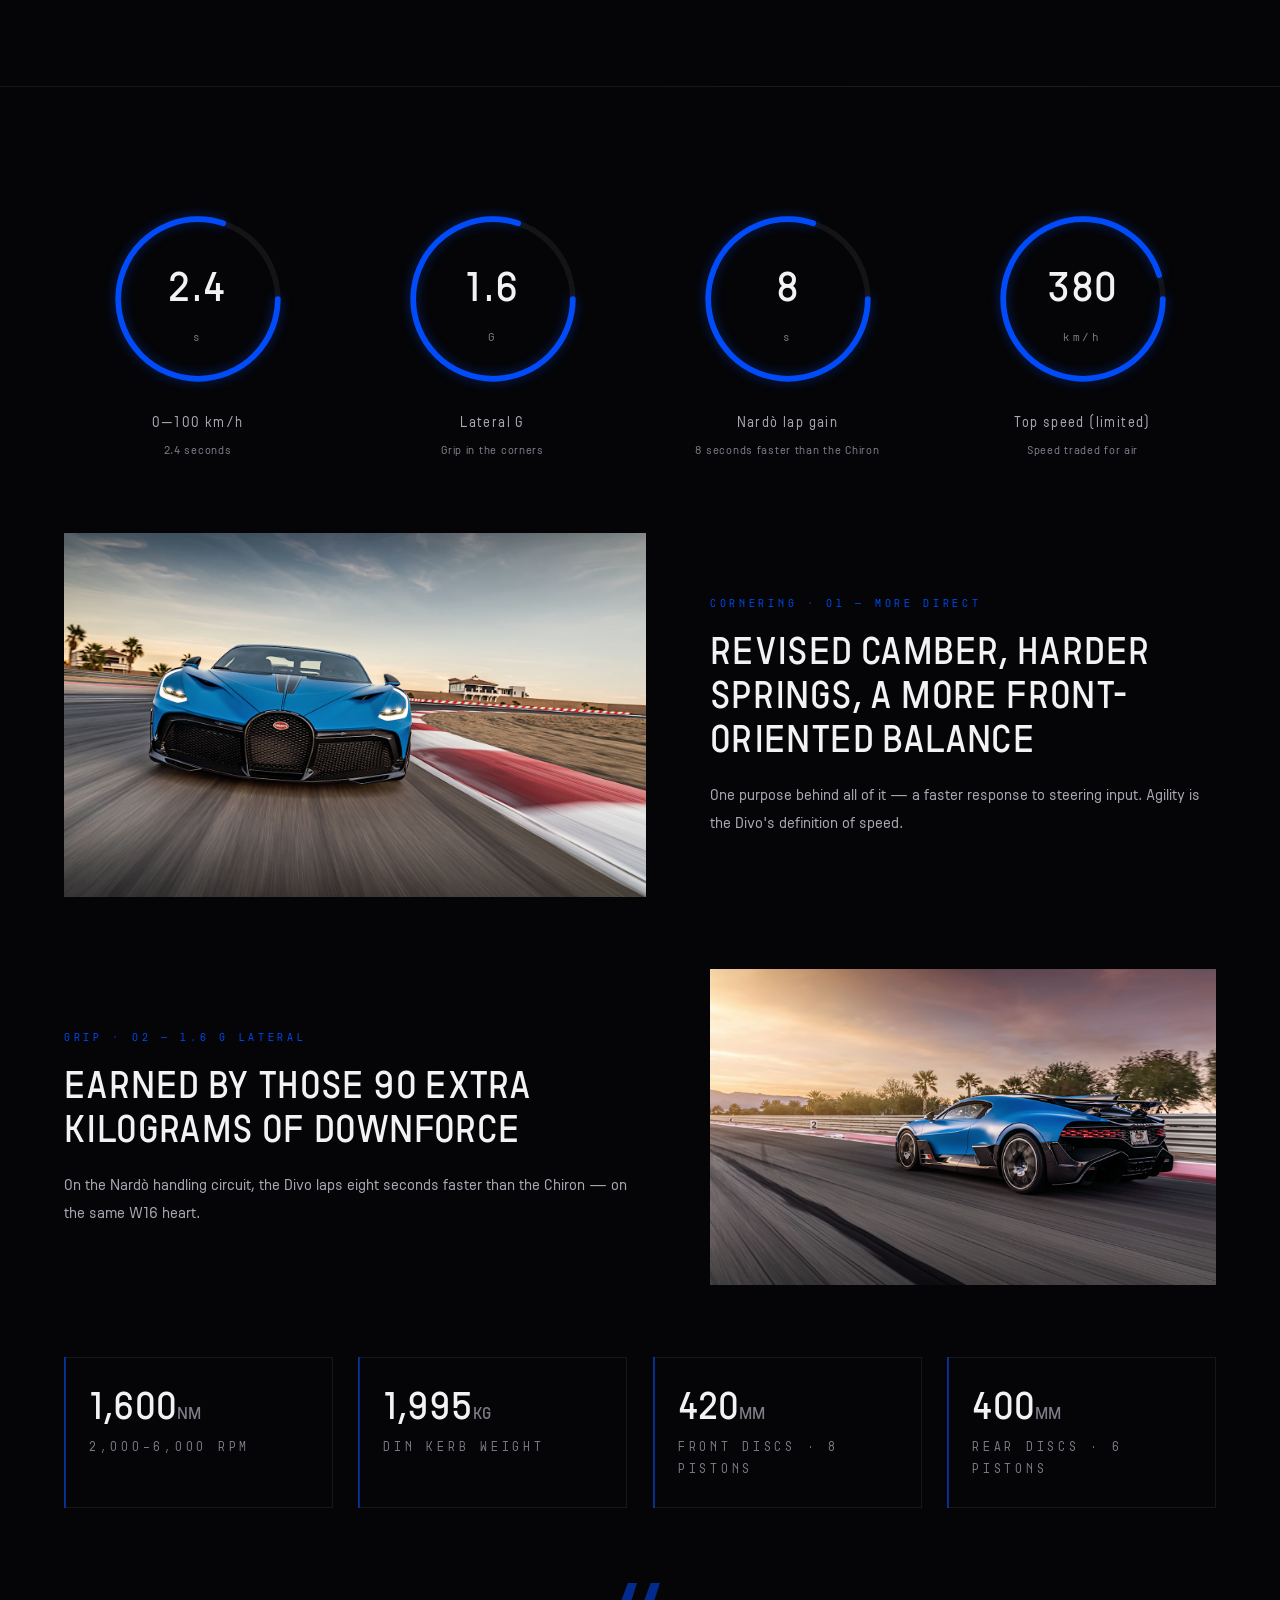
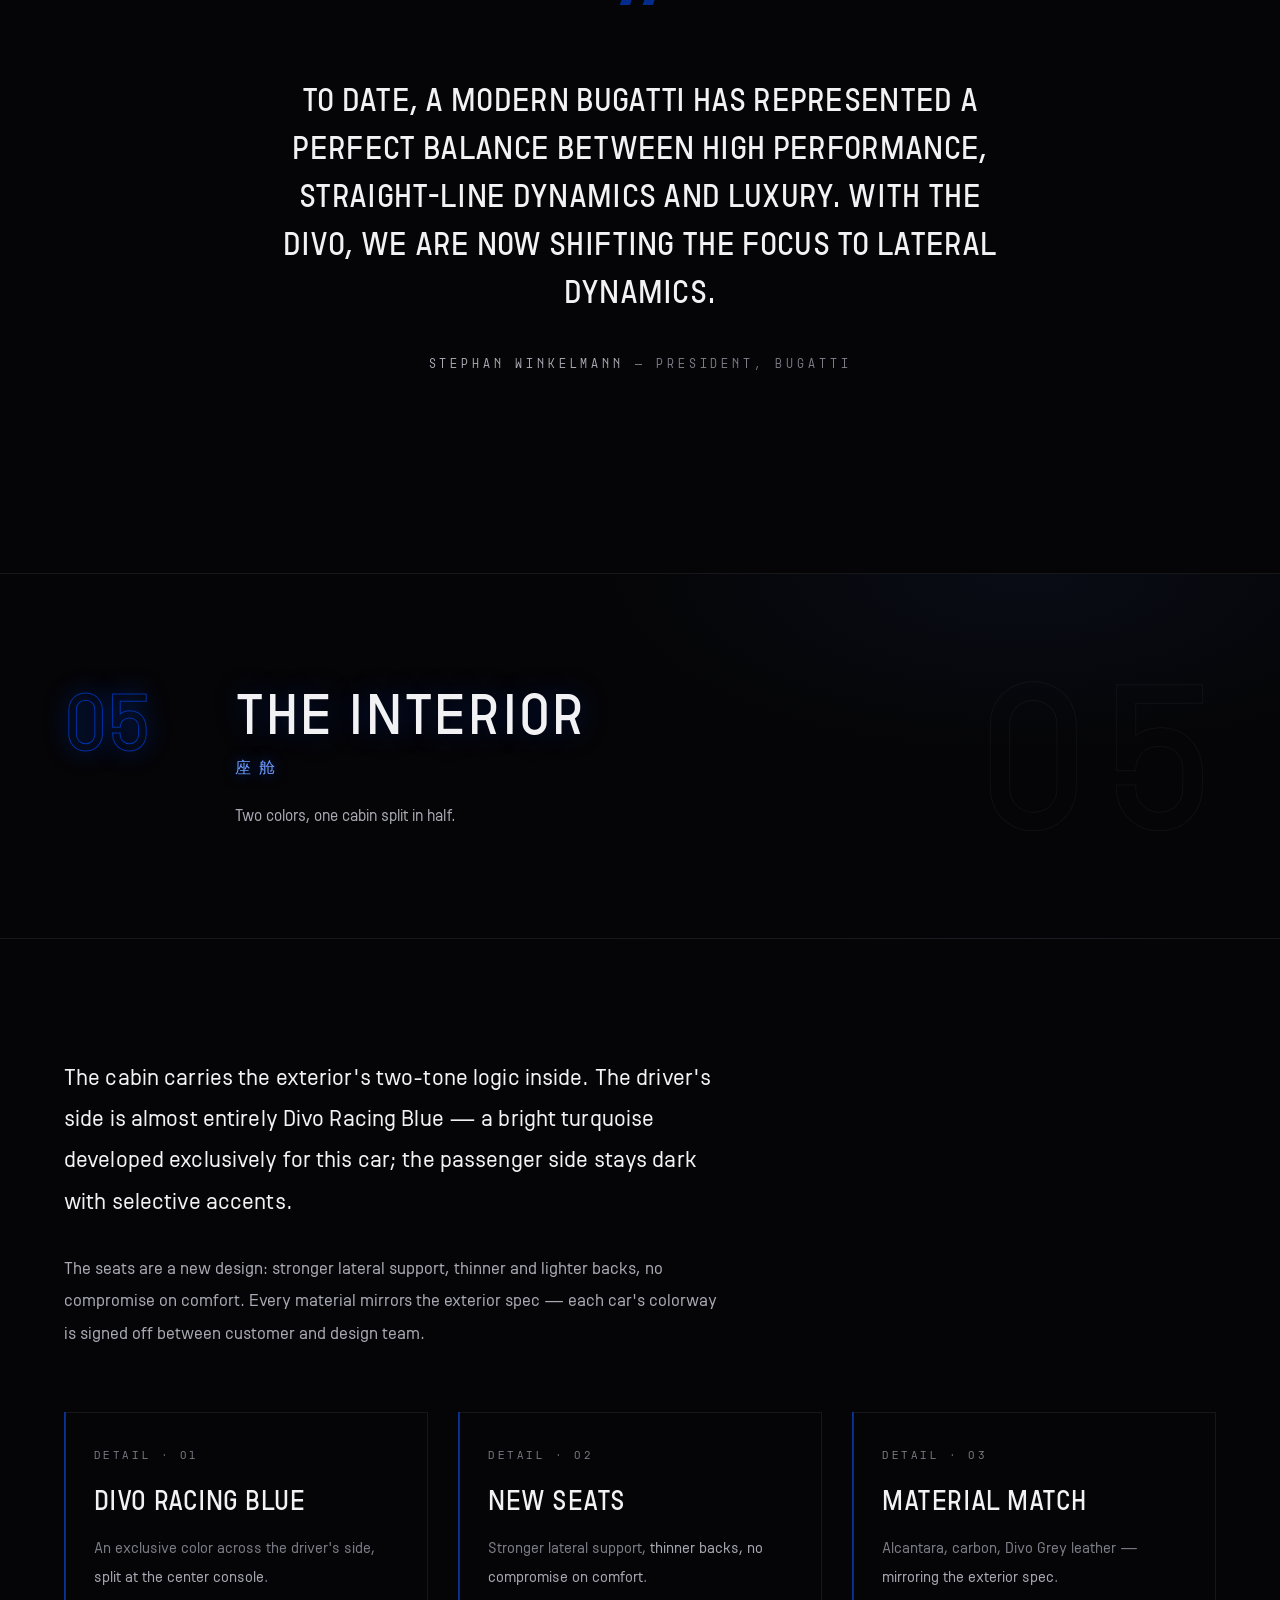
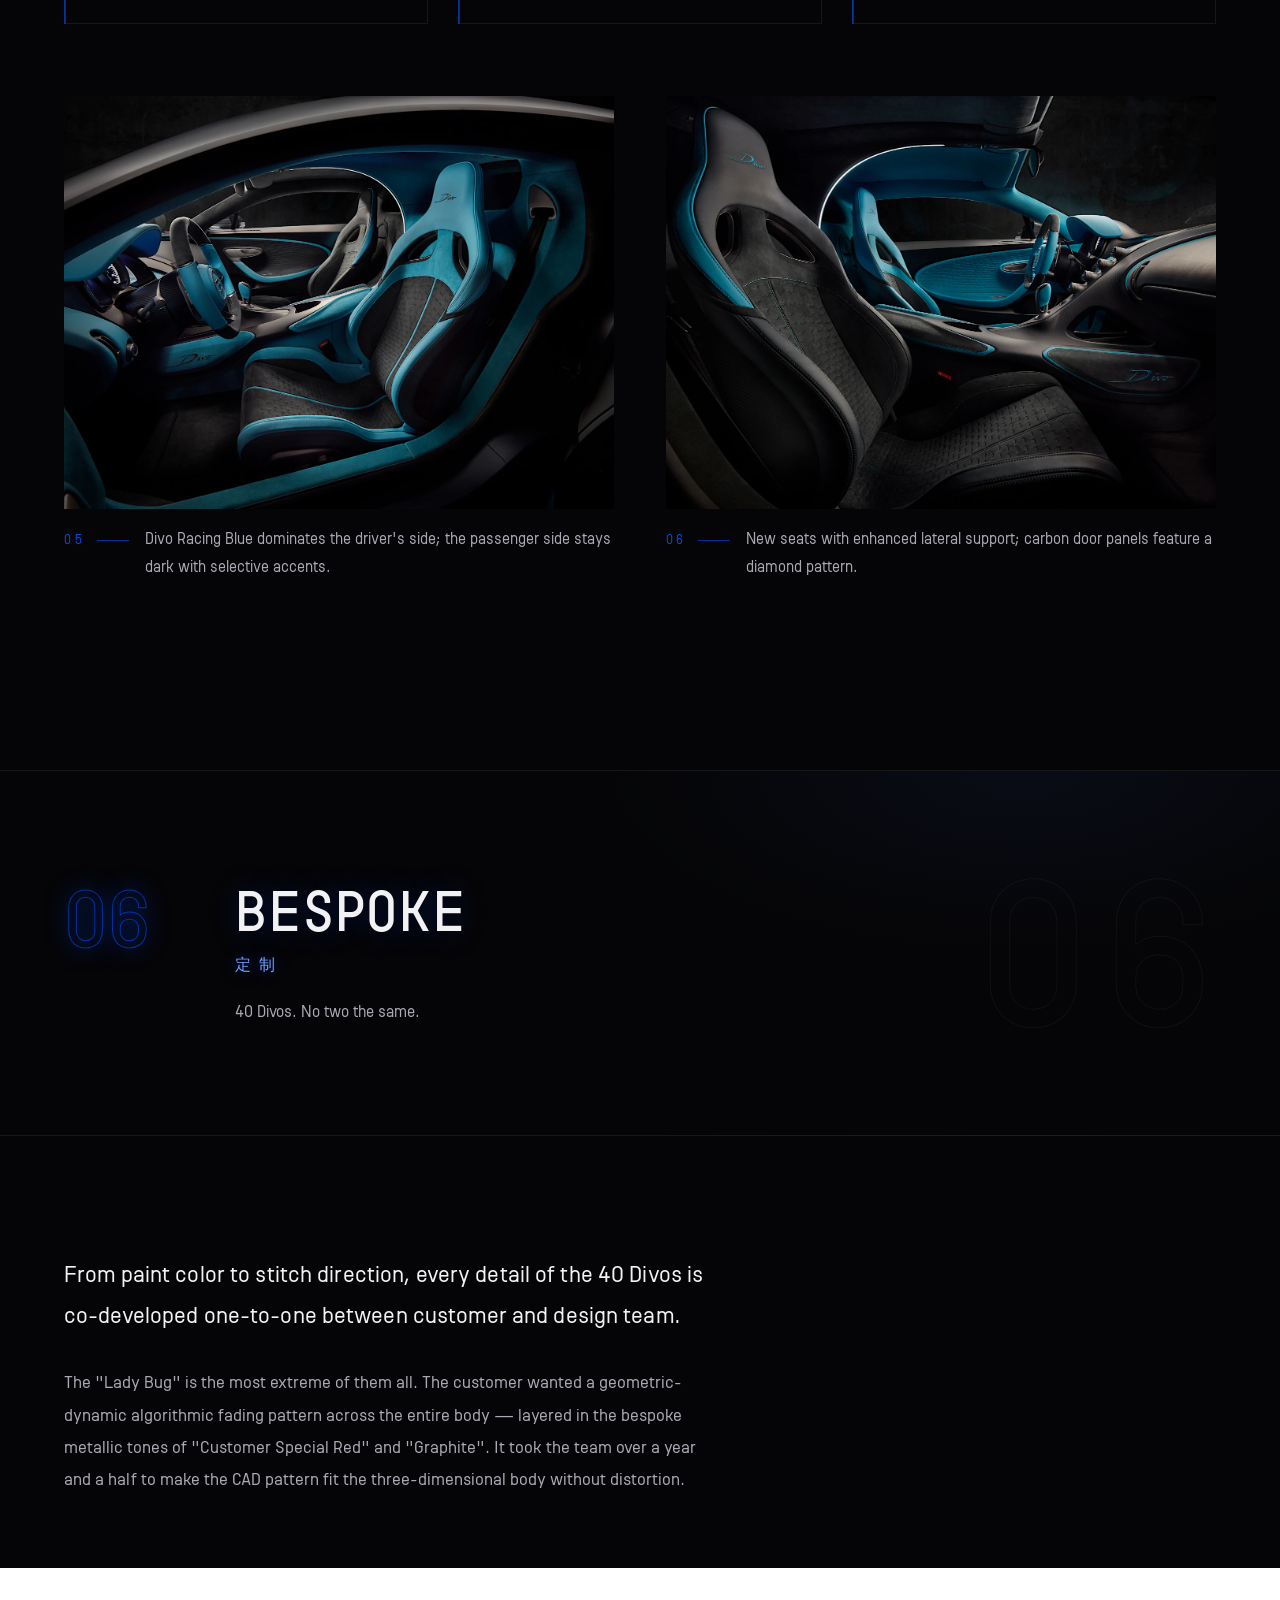
==== commit 617a7f54: "修复手机端 hero 黑边：手机改用静态图（视频超宽素材竖屏裁剪成暗部），桌面保留视频" ====
--- a/en.html
+++ b/en.html
@@ -50,6 +50,7 @@
     <video autoplay muted loop playsinline preload="metadata" poster="img/hero-launch.webp">
       <source src="video/thermal-hero.mp4" type="video/mp4">
     </video>
+    <img class="hero__still" src="img/hero-launch.webp" alt="" aria-hidden="true">
     <div class="hero__veil"></div>
   </div>
   <div class="hero__content">
--- a/css/style.css
+++ b/css/style.css
@@ -277,6 +277,11 @@
 .hero__media { position: absolute; inset: 0; }
 .hero__media video, .hero__media img { width: 100%; height: 100%; object-fit: cover; }
 .hero__media video { filter: brightness(1.3) saturate(.95) contrast(1.04); }
+.hero__still { display: none; }
+@media (max-width: 640px) {
+  .hero__media video { display: none; }
+  .hero__still { display: block; }
+}
 .hero__veil {
   position: absolute; inset: 0;
   background:
@@ -1582,6 +1587,7 @@
 /* 移动端 */
 @media (max-width: 640px) {
   .dcards { grid-template-columns: 1fr; }
+  .stats { grid-template-columns: 1fr; }
   .footer__top { flex-direction: column; align-items: flex-start; gap: 14px; }
   .footer__links { flex-wrap: wrap; gap: 16px; }
   .footer__contact-btns { flex-direction: column; width: 100%; margin-left: 0; }
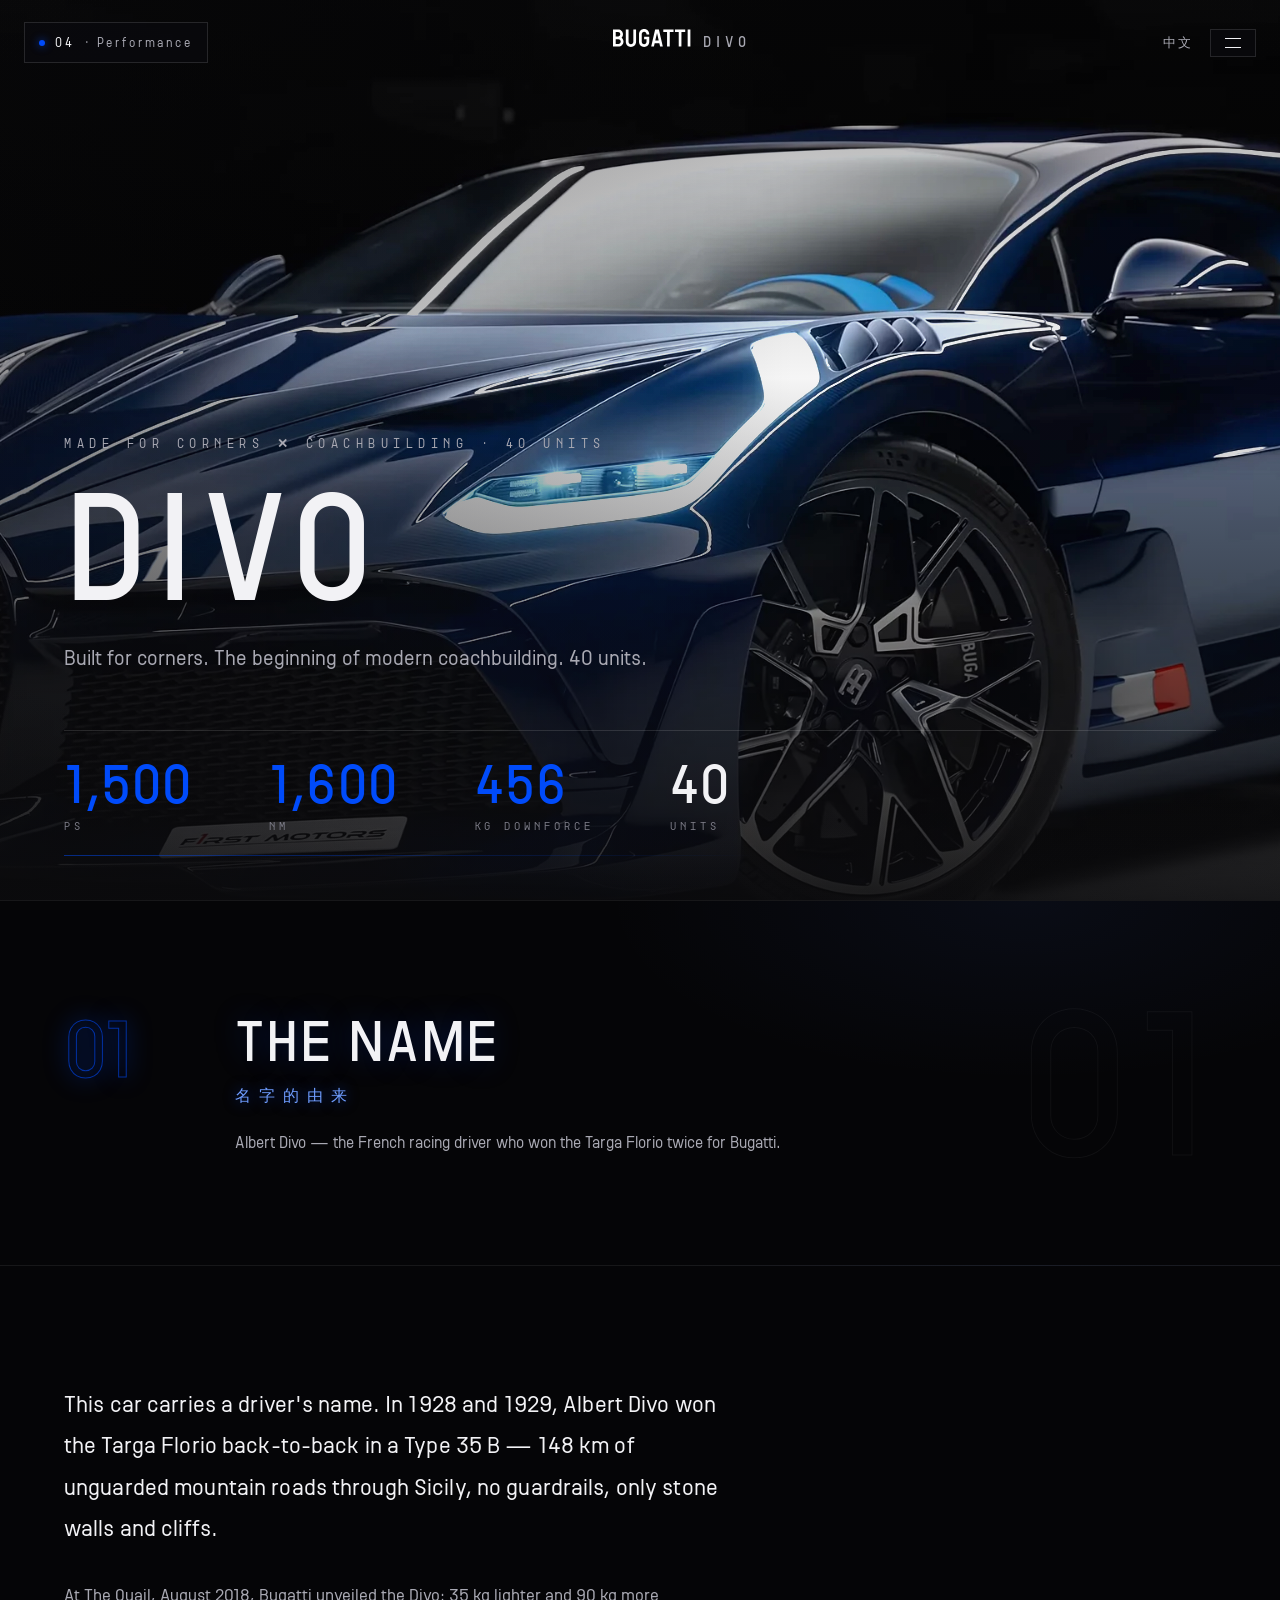
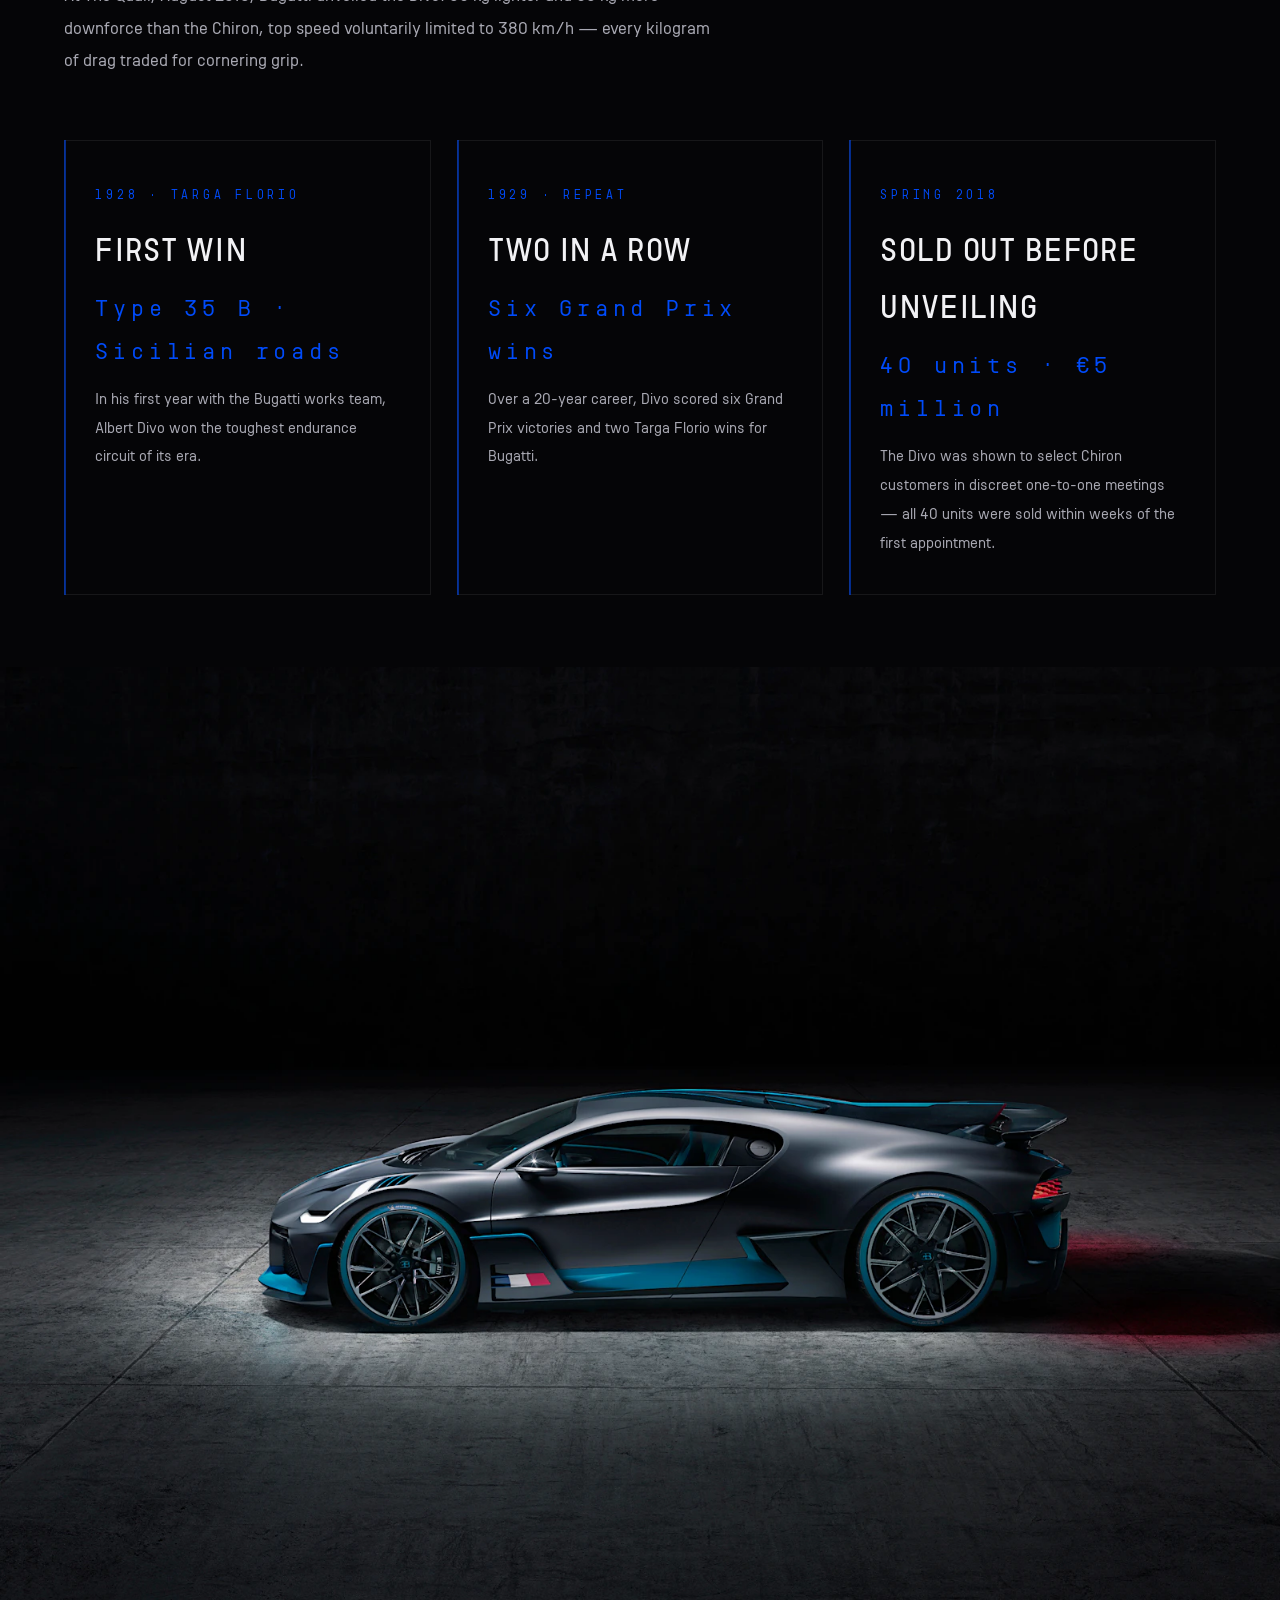
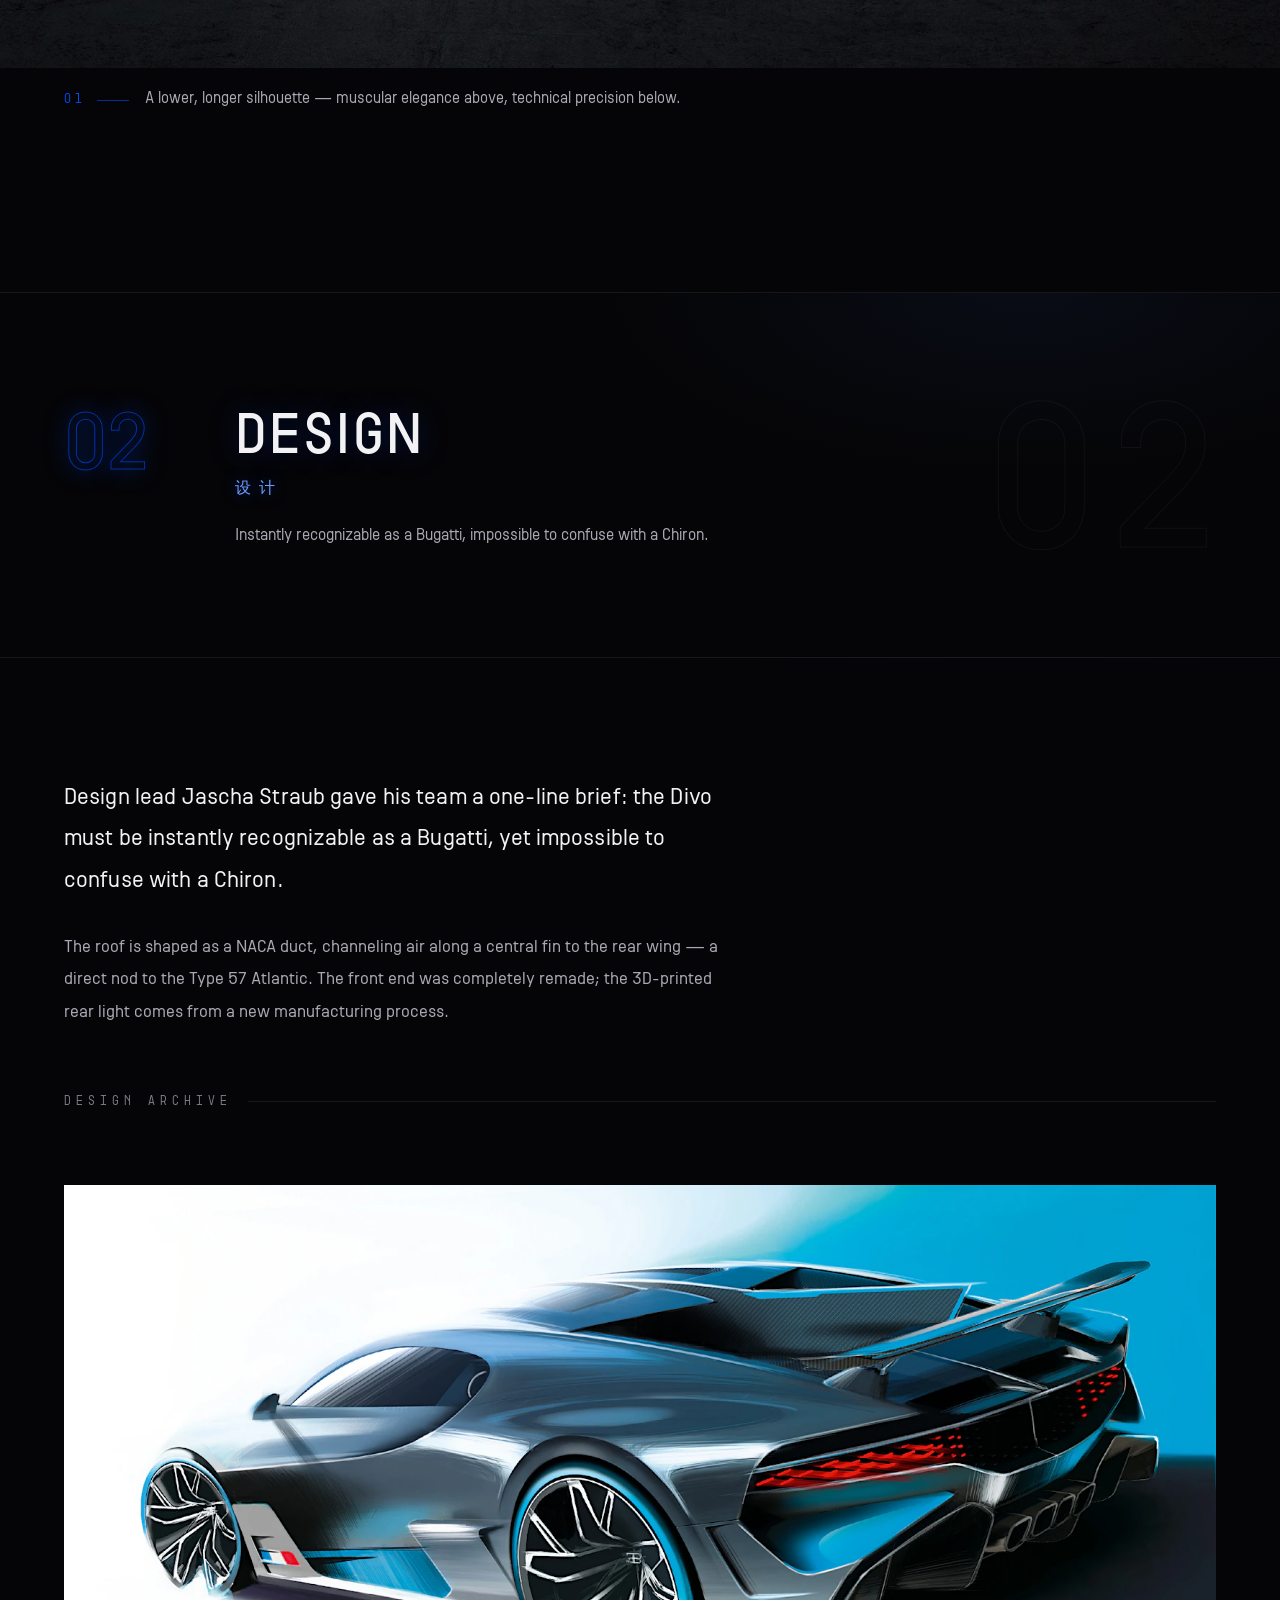
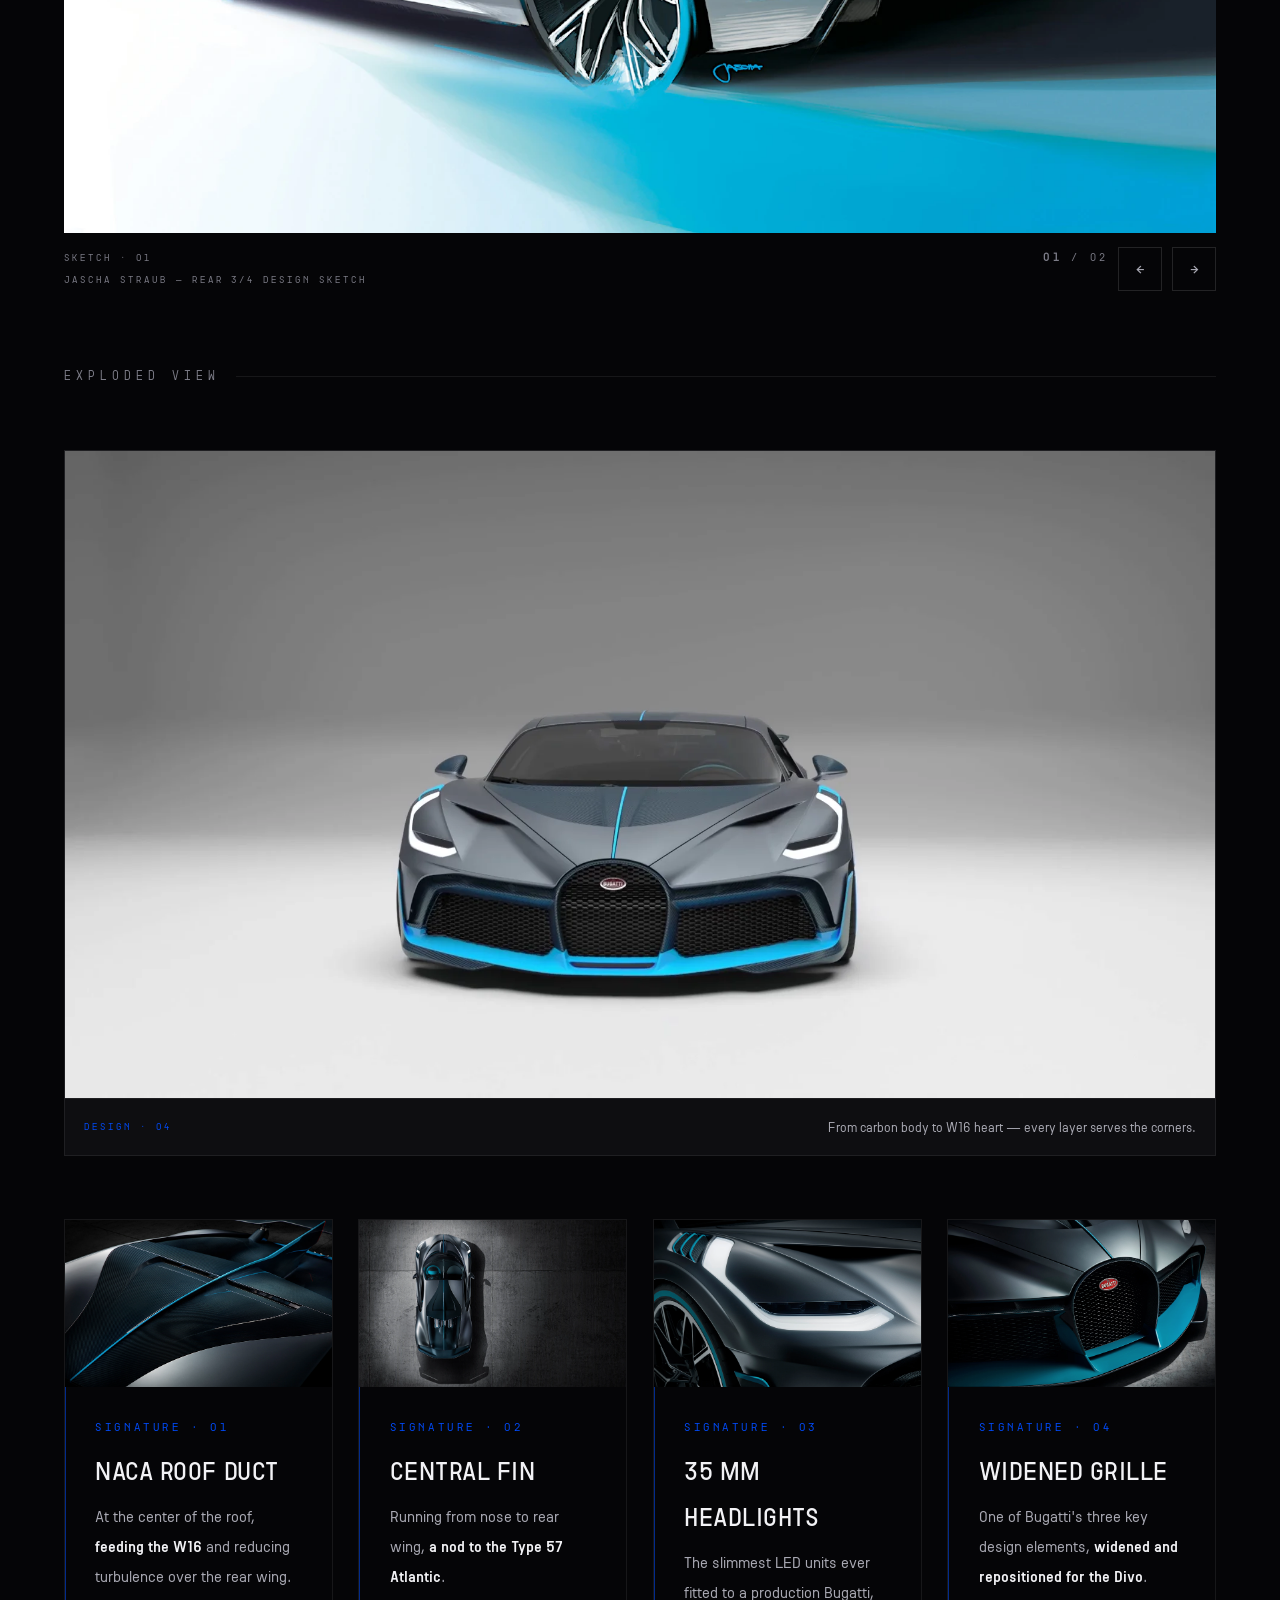
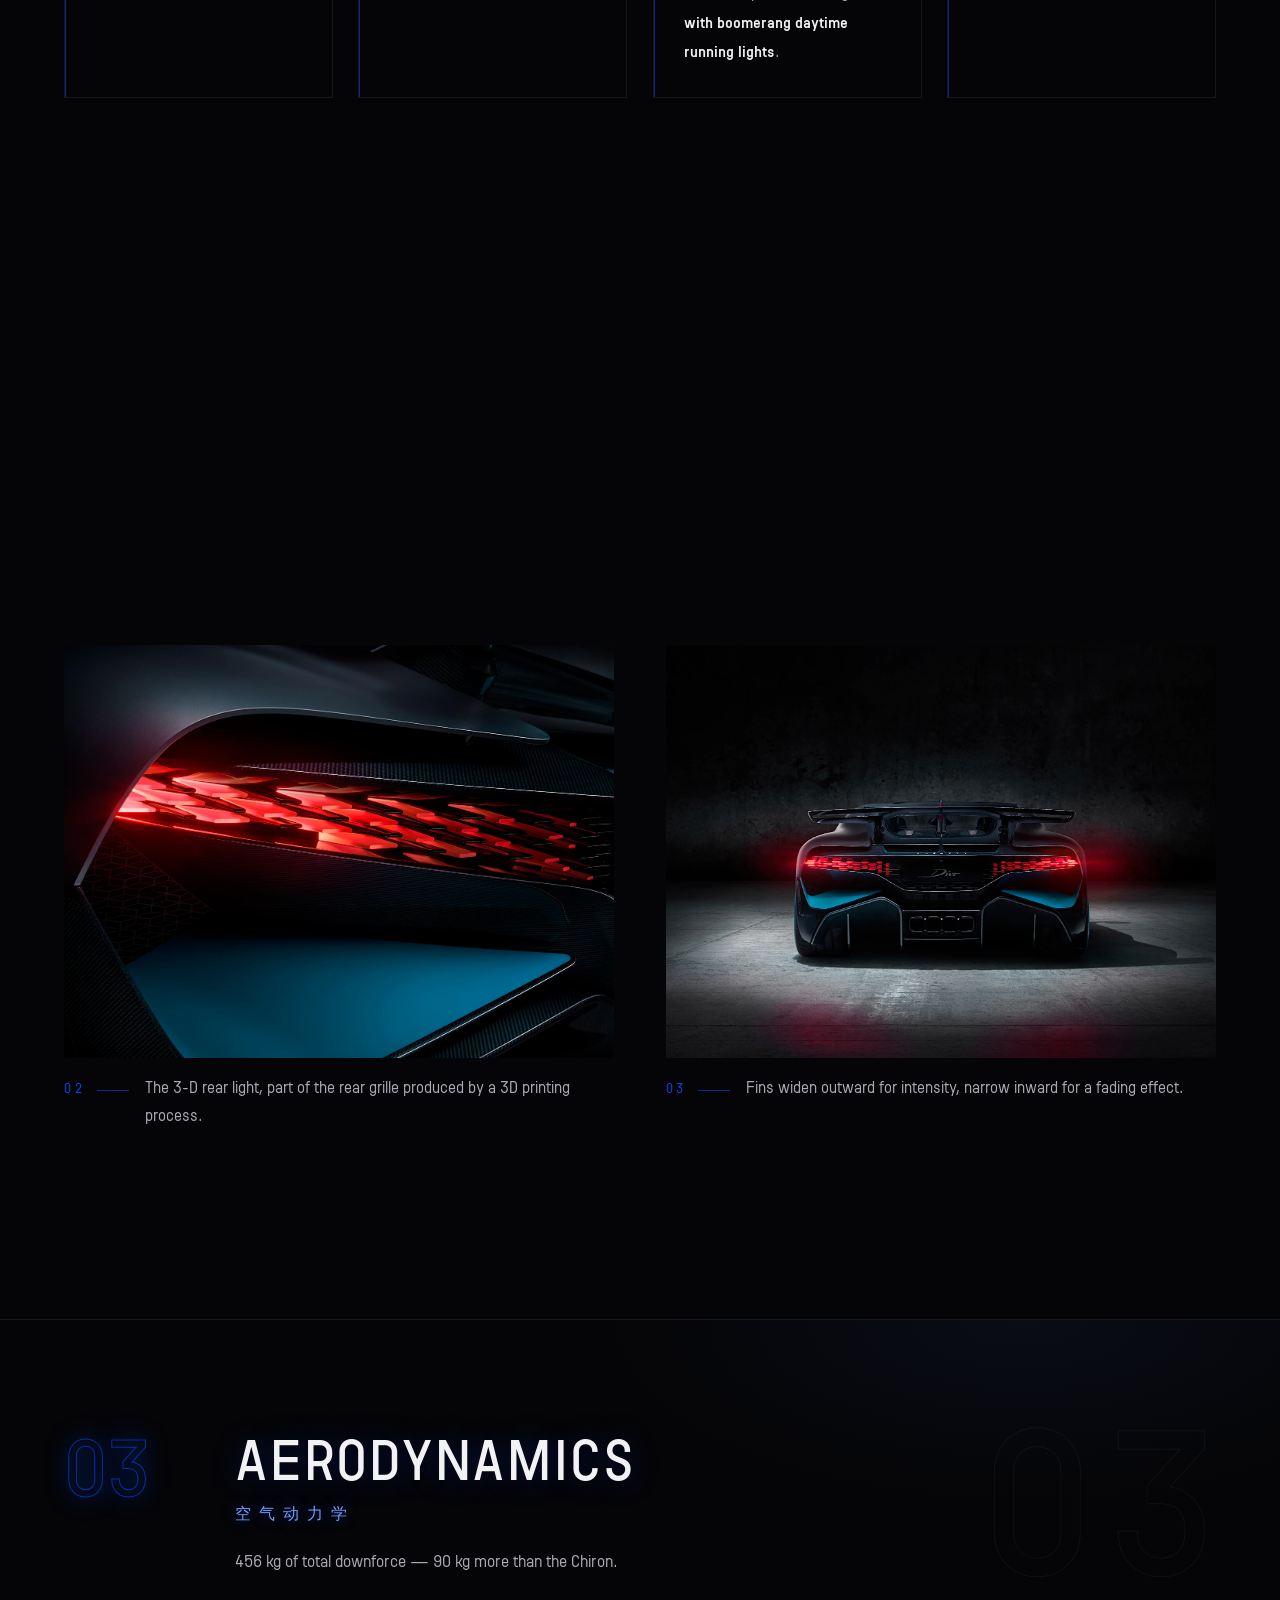
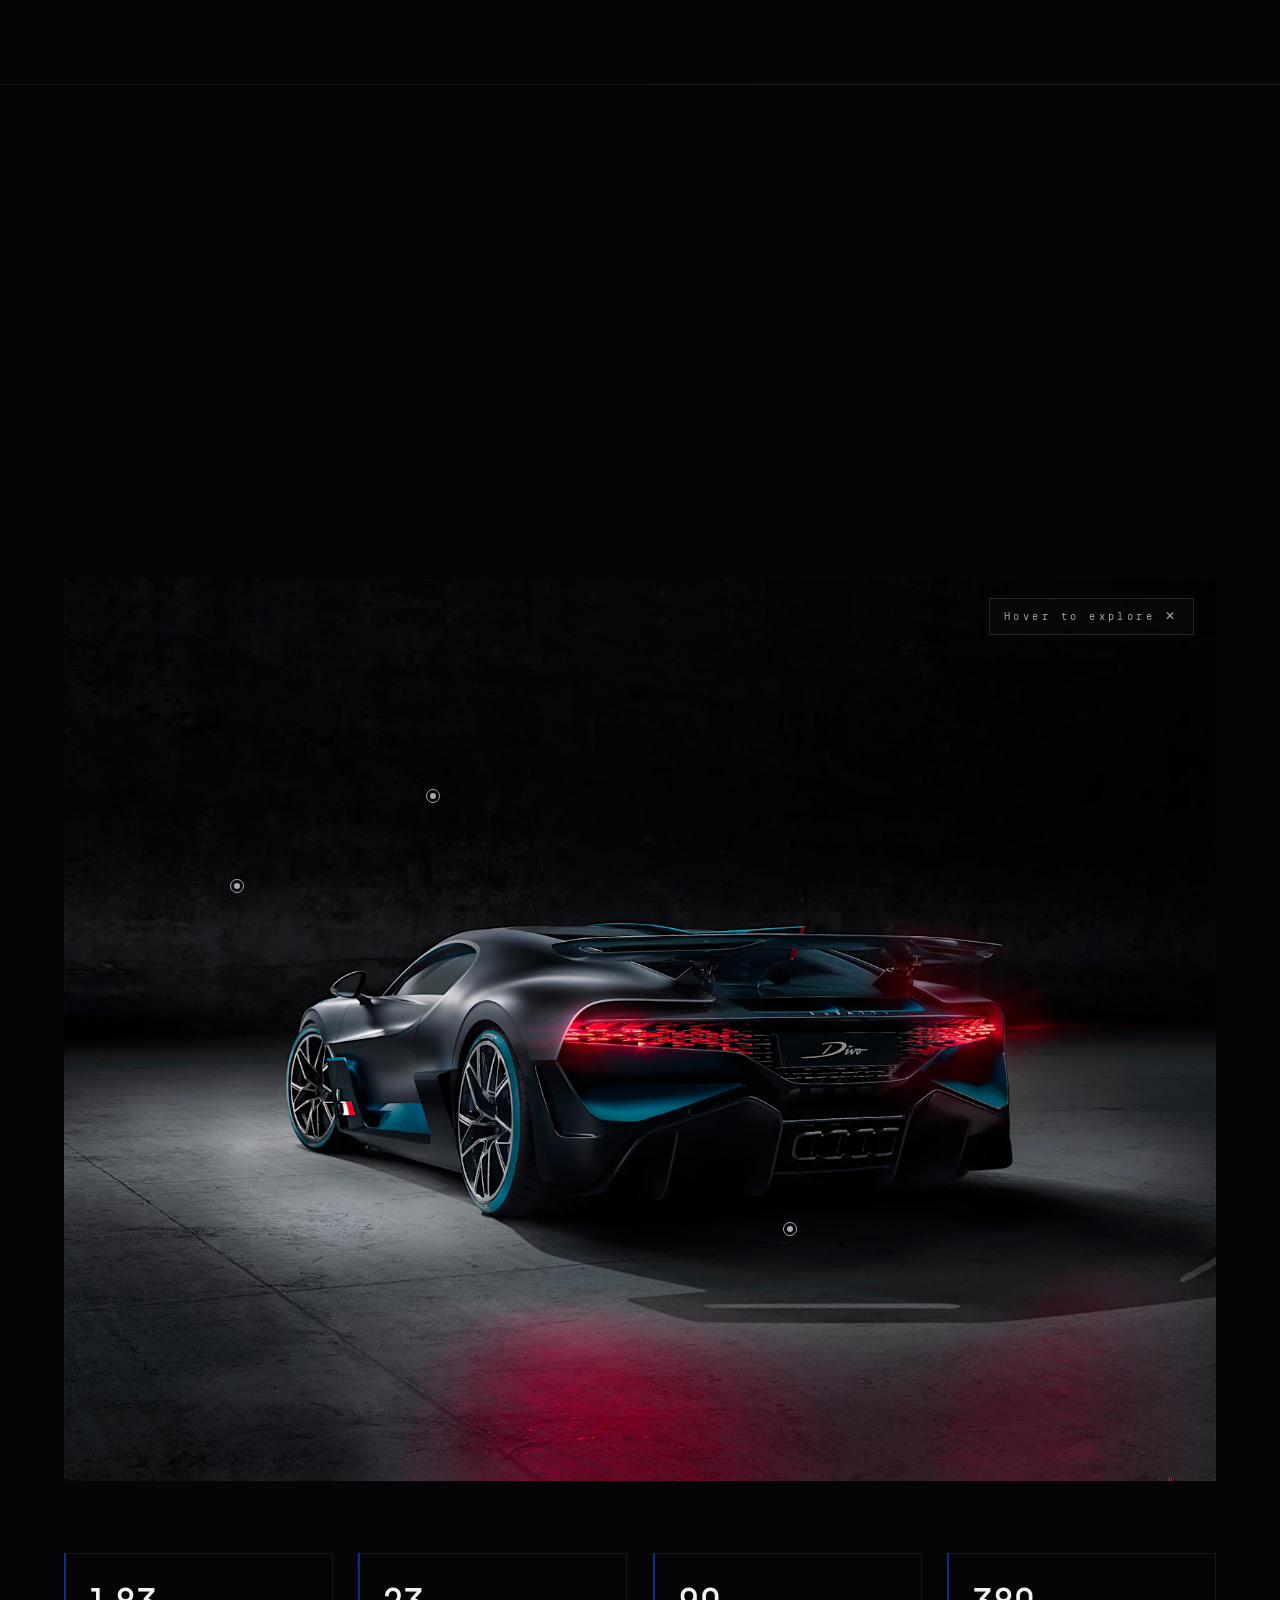
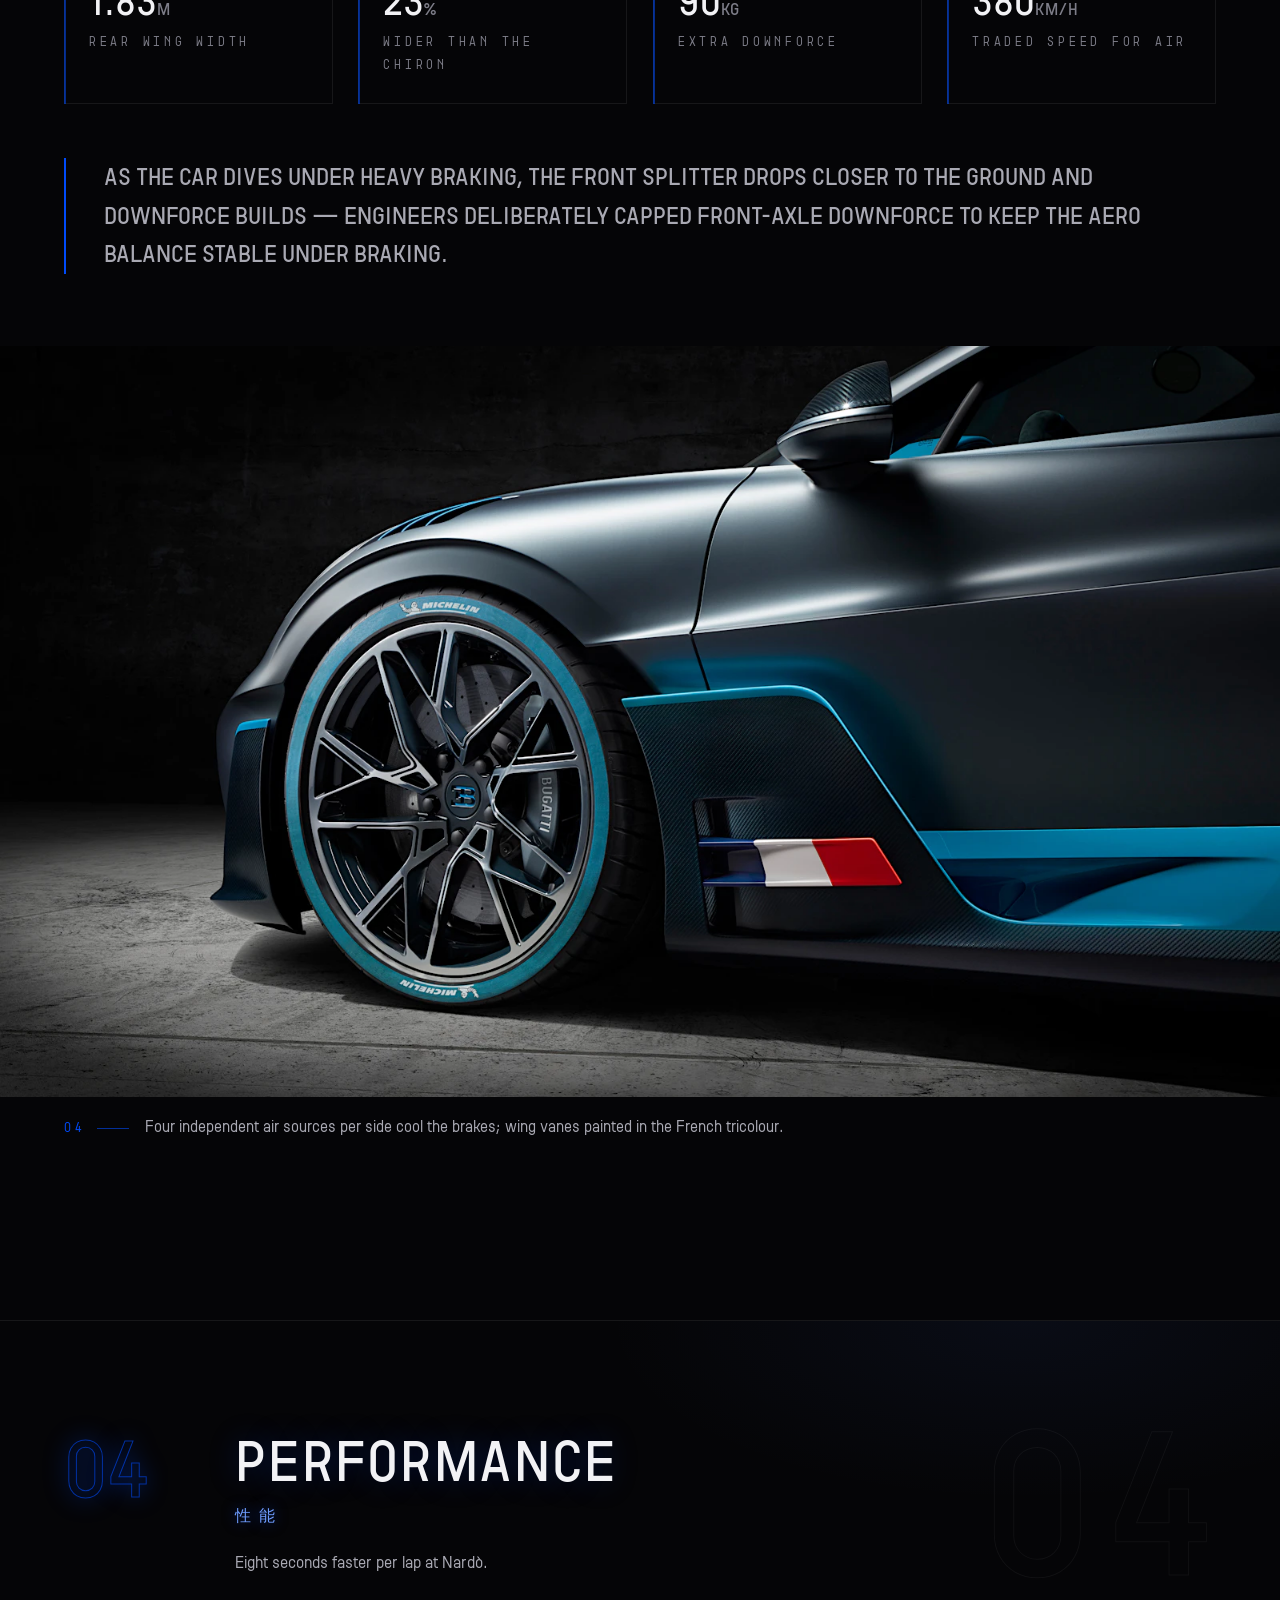
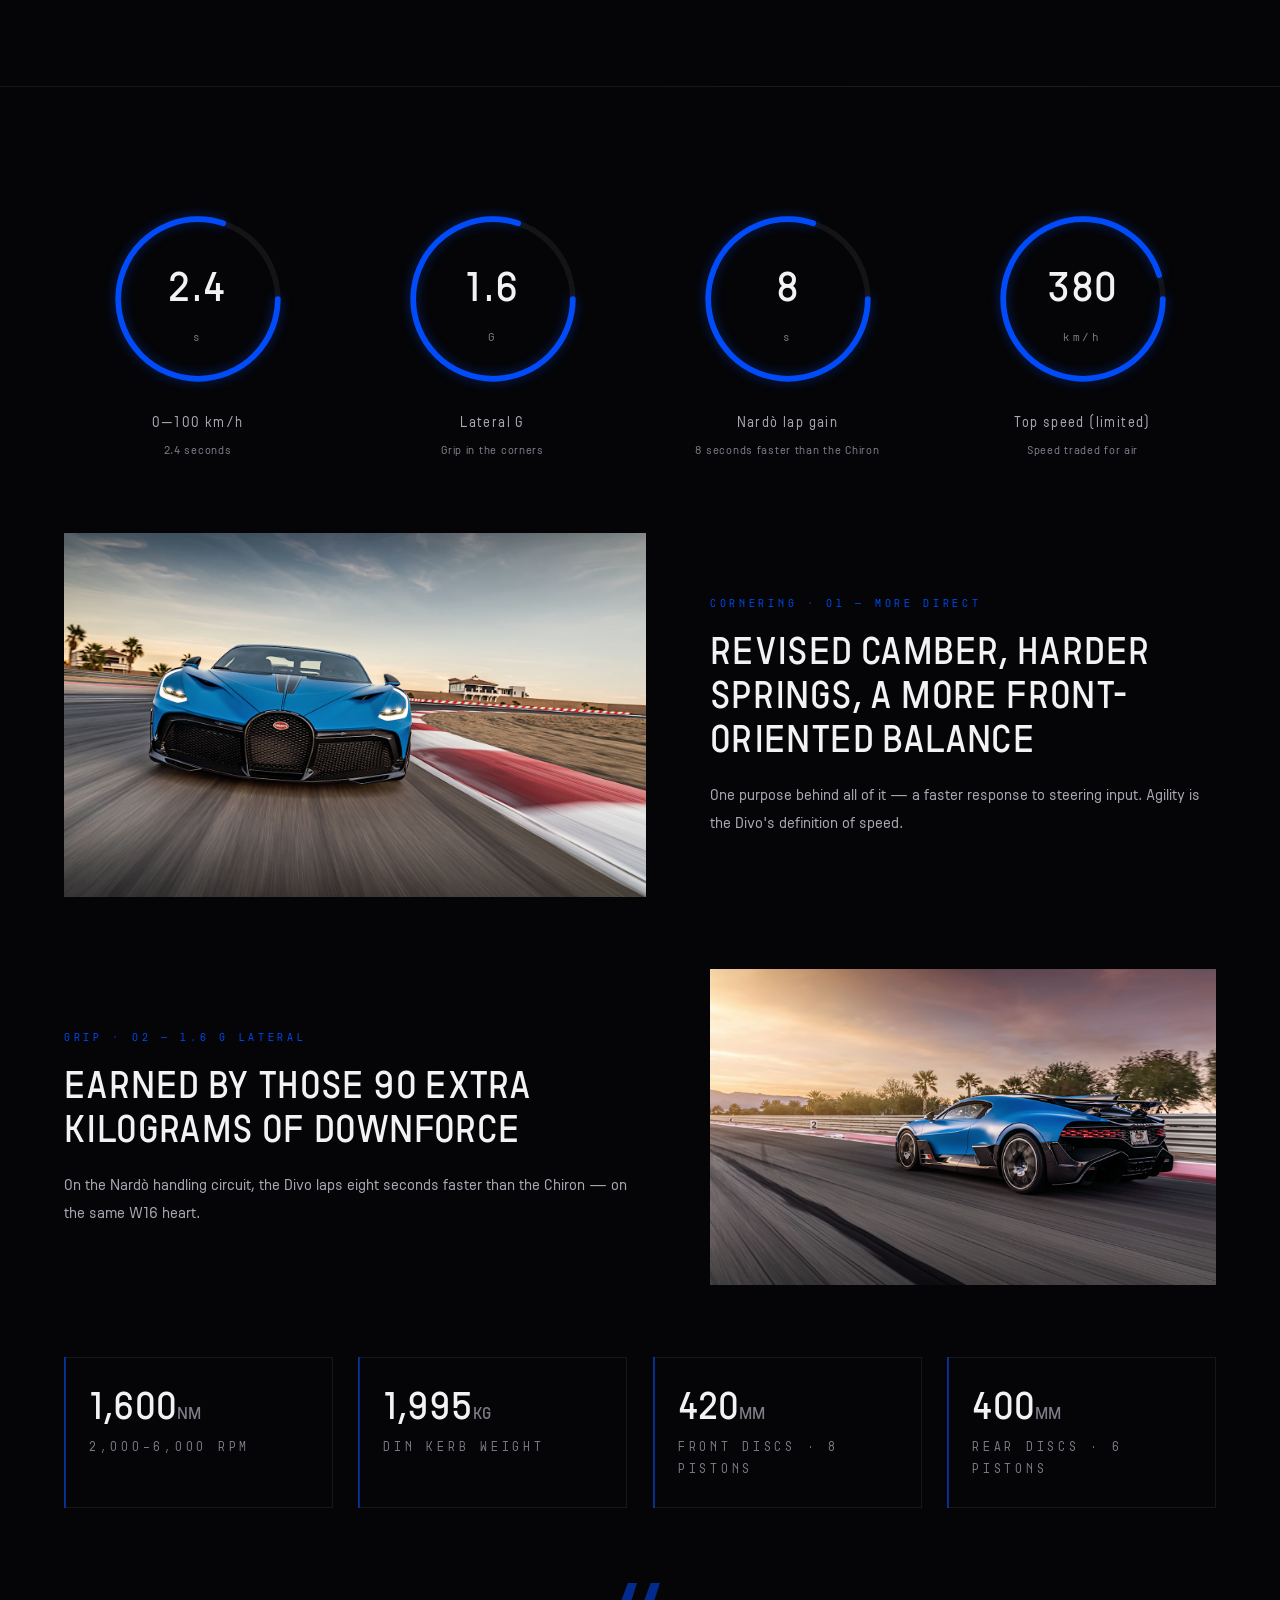
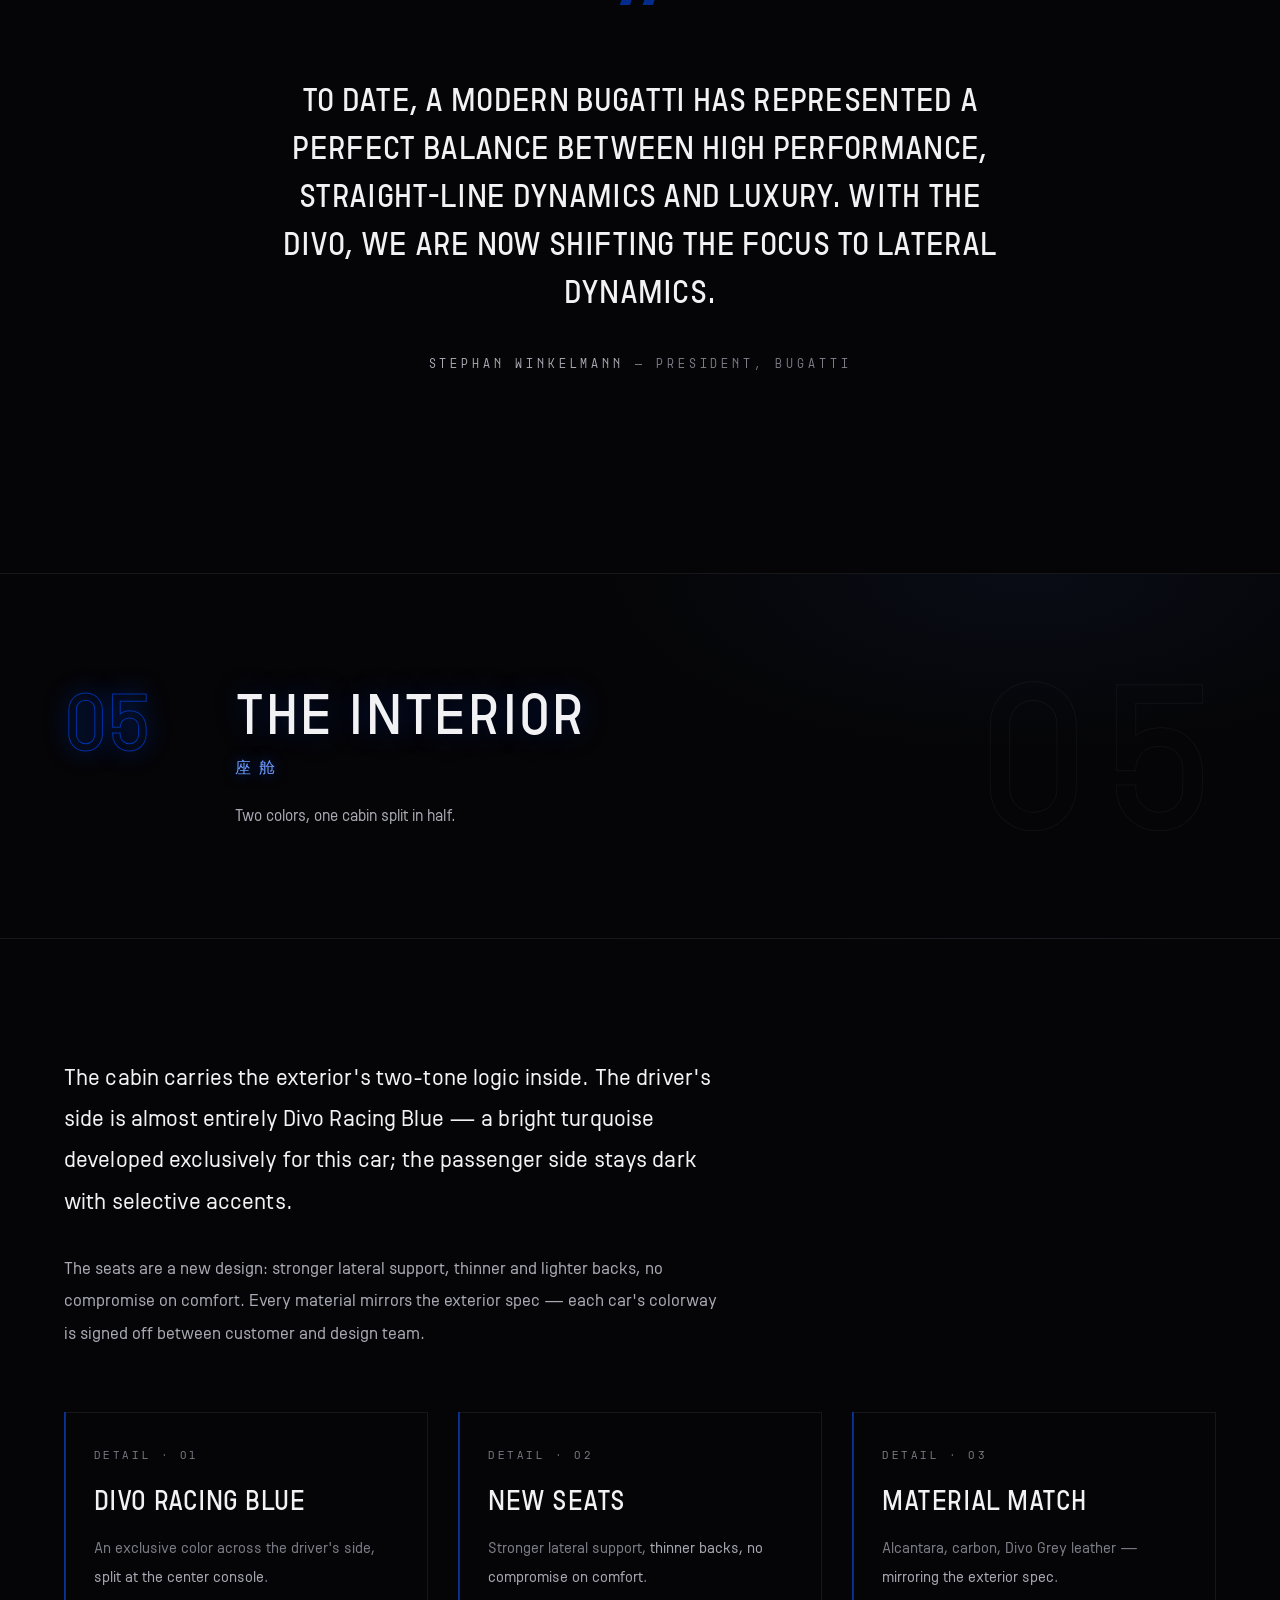
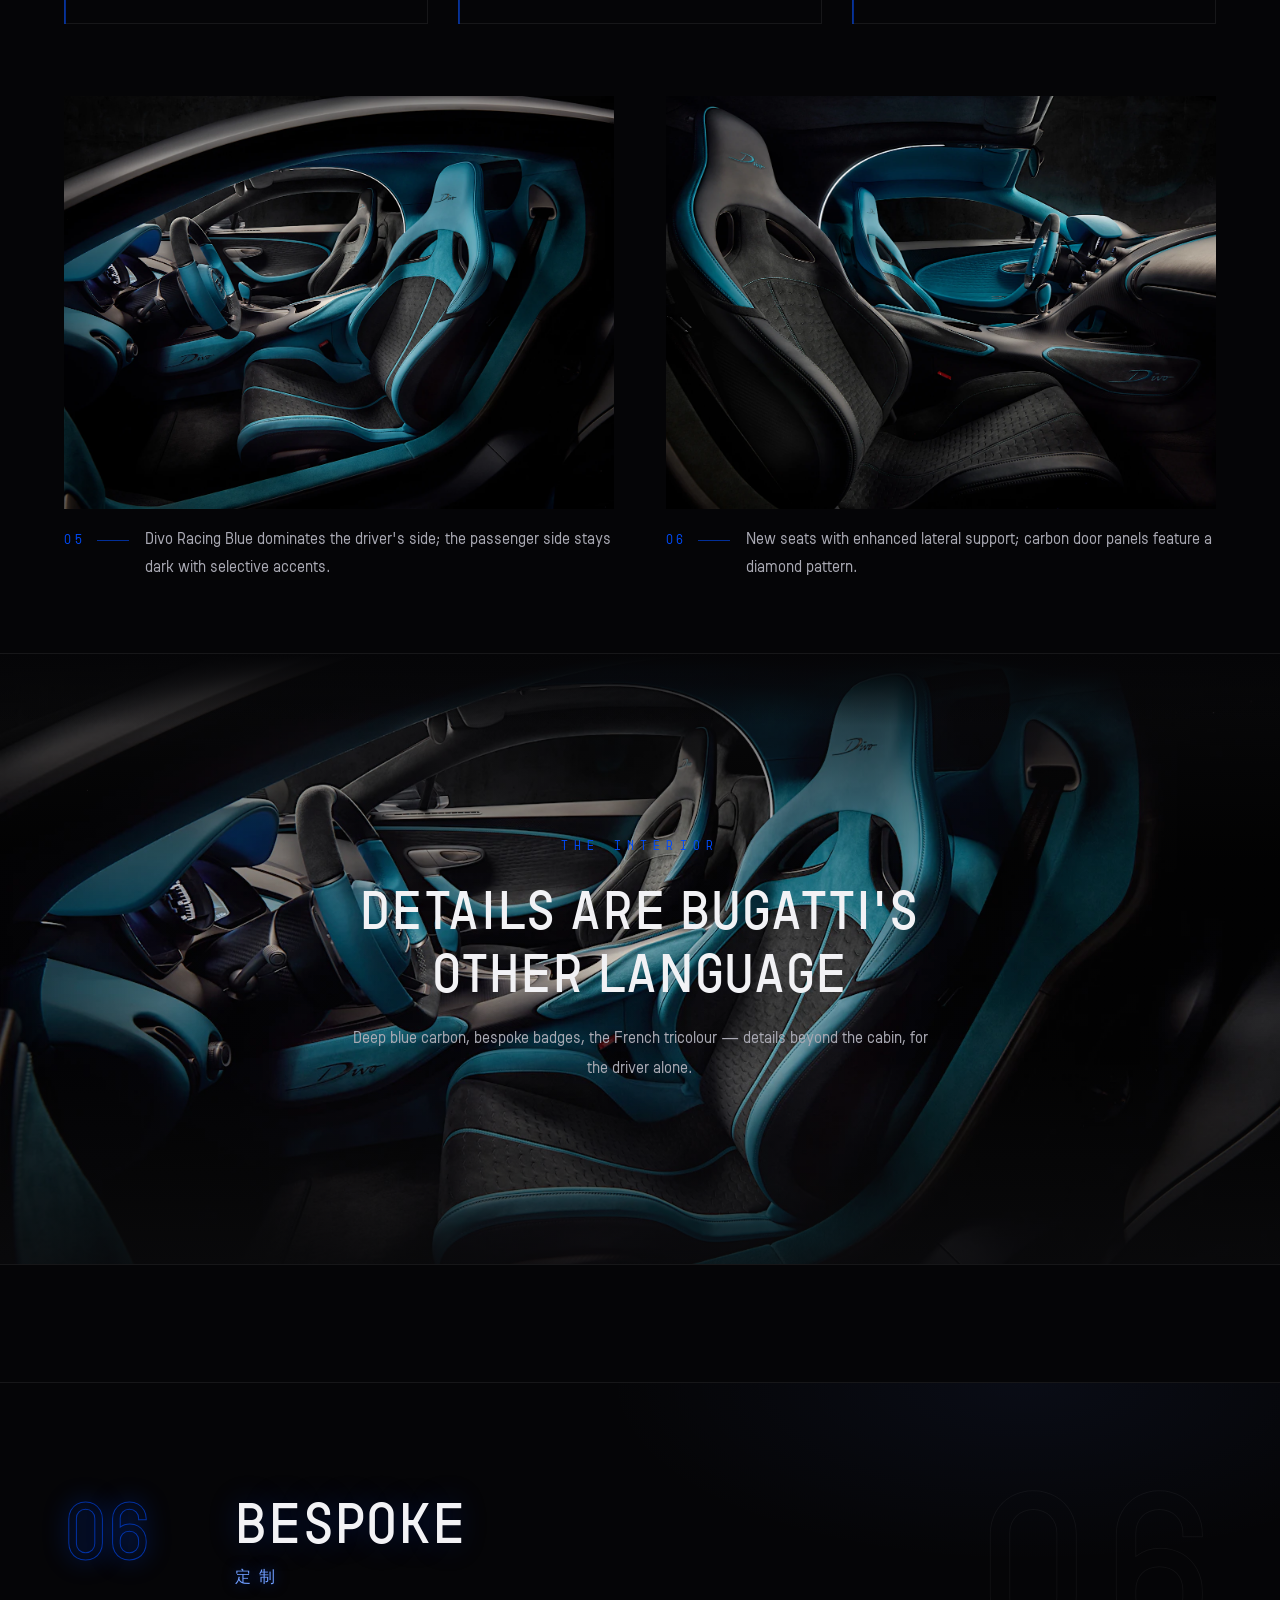
==== commit c757937c: "hero 背景视频更换为深蓝 Divo 细节片（VP9 转 H.264，桌面+手机）；原视频移至座舱章作全屏章节视频" ====
--- a/en.html
+++ b/en.html
@@ -47,10 +47,9 @@
 <!-- ============ HERO ============ -->
 <section class="hero" id="hero">
   <div class="hero__media">
-    <video autoplay muted loop playsinline preload="metadata" poster="img/hero-launch.webp">
-      <source src="video/thermal-hero.mp4" type="video/mp4">
+    <video autoplay muted loop playsinline preload="metadata" poster="img/hero-poster.webp">
+      <source src="video/hero-main.mp4" type="video/mp4">
     </video>
-    <img class="hero__still" src="img/hero-launch.webp" alt="" aria-hidden="true">
     <div class="hero__veil"></div>
   </div>
   <div class="hero__content">
@@ -427,6 +426,19 @@
           <span class="en">New seats with enhanced lateral support; carbon door panels feature a diamond pattern.</span>
         </figcaption>
       </figure>
+    </div>
+  </div>
+
+  <!-- Chapter video: interior detail -->
+  <div class="chapter-video reveal">
+    <video autoplay muted loop playsinline preload="metadata" poster="img/interior-rb.webp">
+      <source src="video/interior.mp4" type="video/mp4">
+    </video>
+    <div class="chapter-video__veil"></div>
+    <div class="chapter-video__inner">
+      <span class="chapter-video__no">The Interior</span>
+      <h3>Details are Bugatti's other language</h3>
+      <p>Deep blue carbon, bespoke badges, the French tricolour — details beyond the cabin, for the driver alone.</p>
     </div>
   </div>
 </section>
--- a/css/style.css
+++ b/css/style.css
@@ -277,11 +277,6 @@
 .hero__media { position: absolute; inset: 0; }
 .hero__media video, .hero__media img { width: 100%; height: 100%; object-fit: cover; }
 .hero__media video { filter: brightness(1.3) saturate(.95) contrast(1.04); }
-.hero__still { display: none; }
-@media (max-width: 640px) {
-  .hero__media video { display: none; }
-  .hero__still { display: block; }
-}
 .hero__veil {
   position: absolute; inset: 0;
   background:
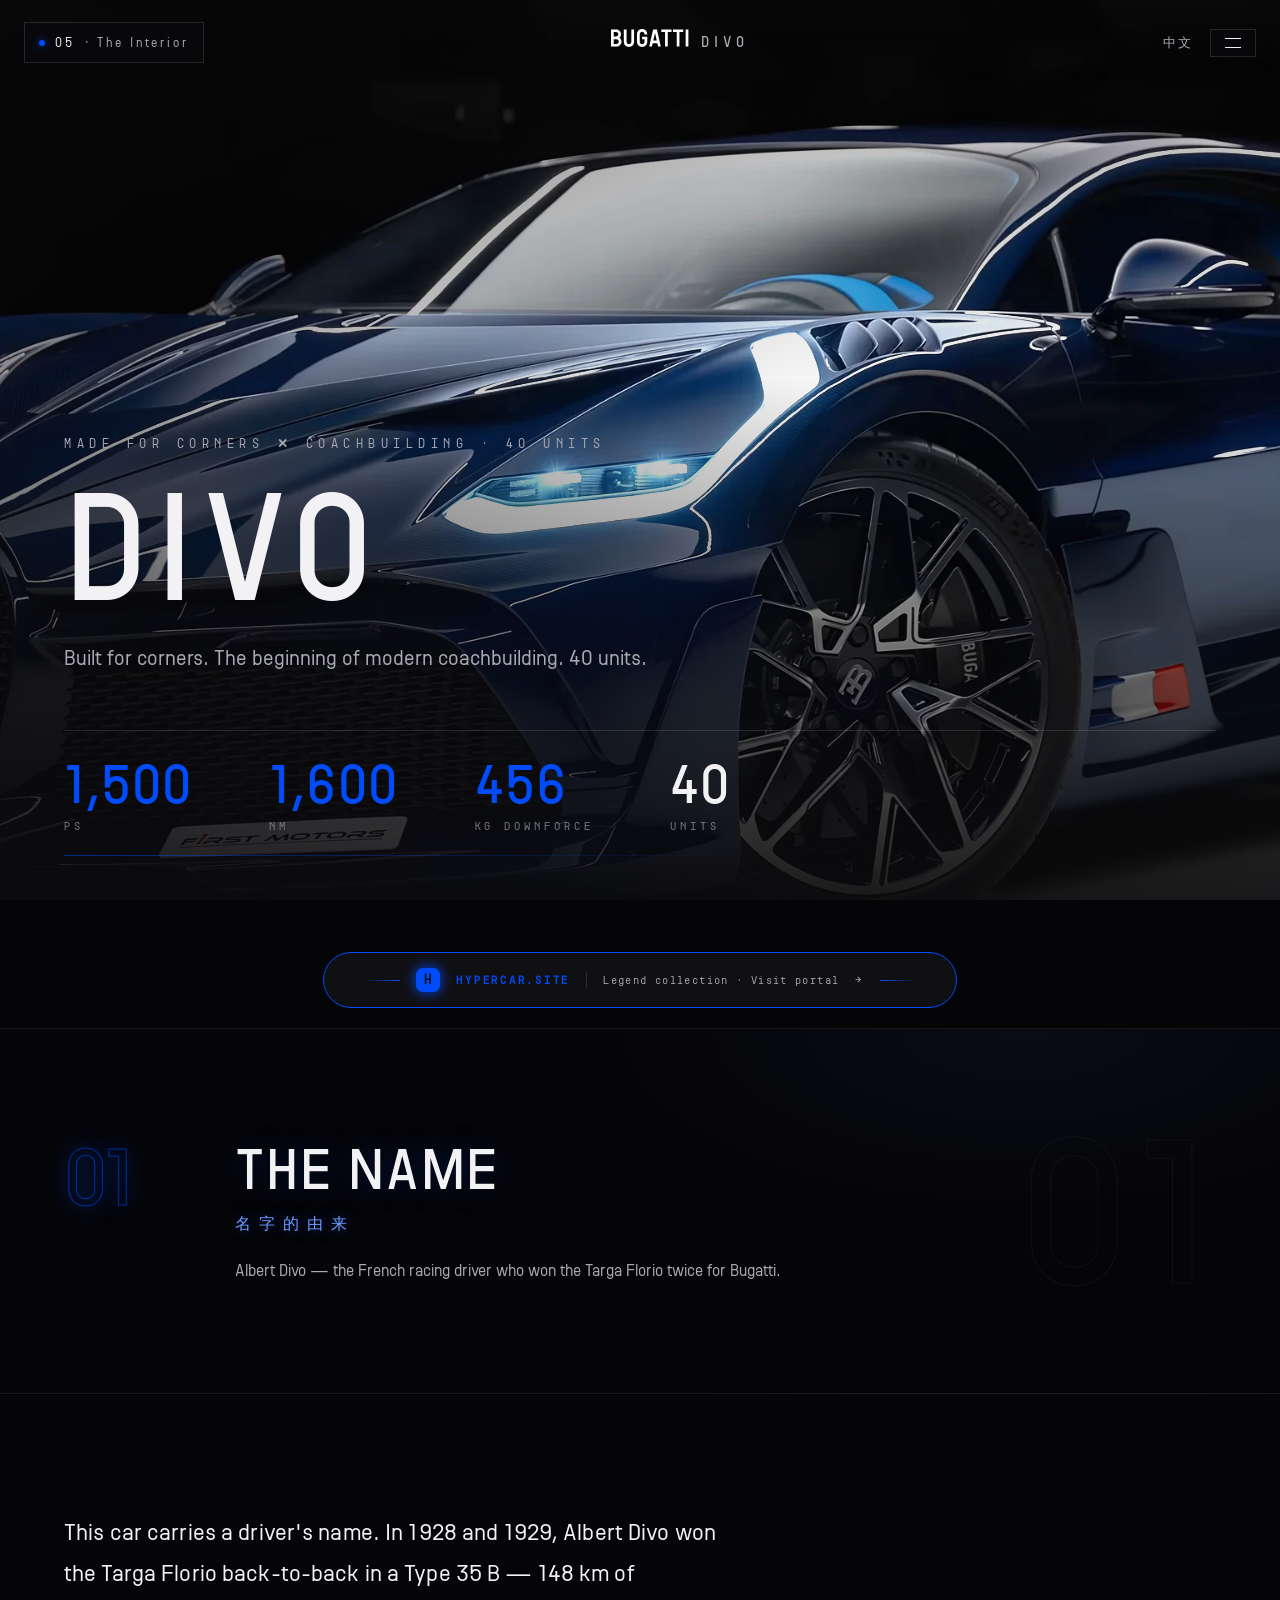
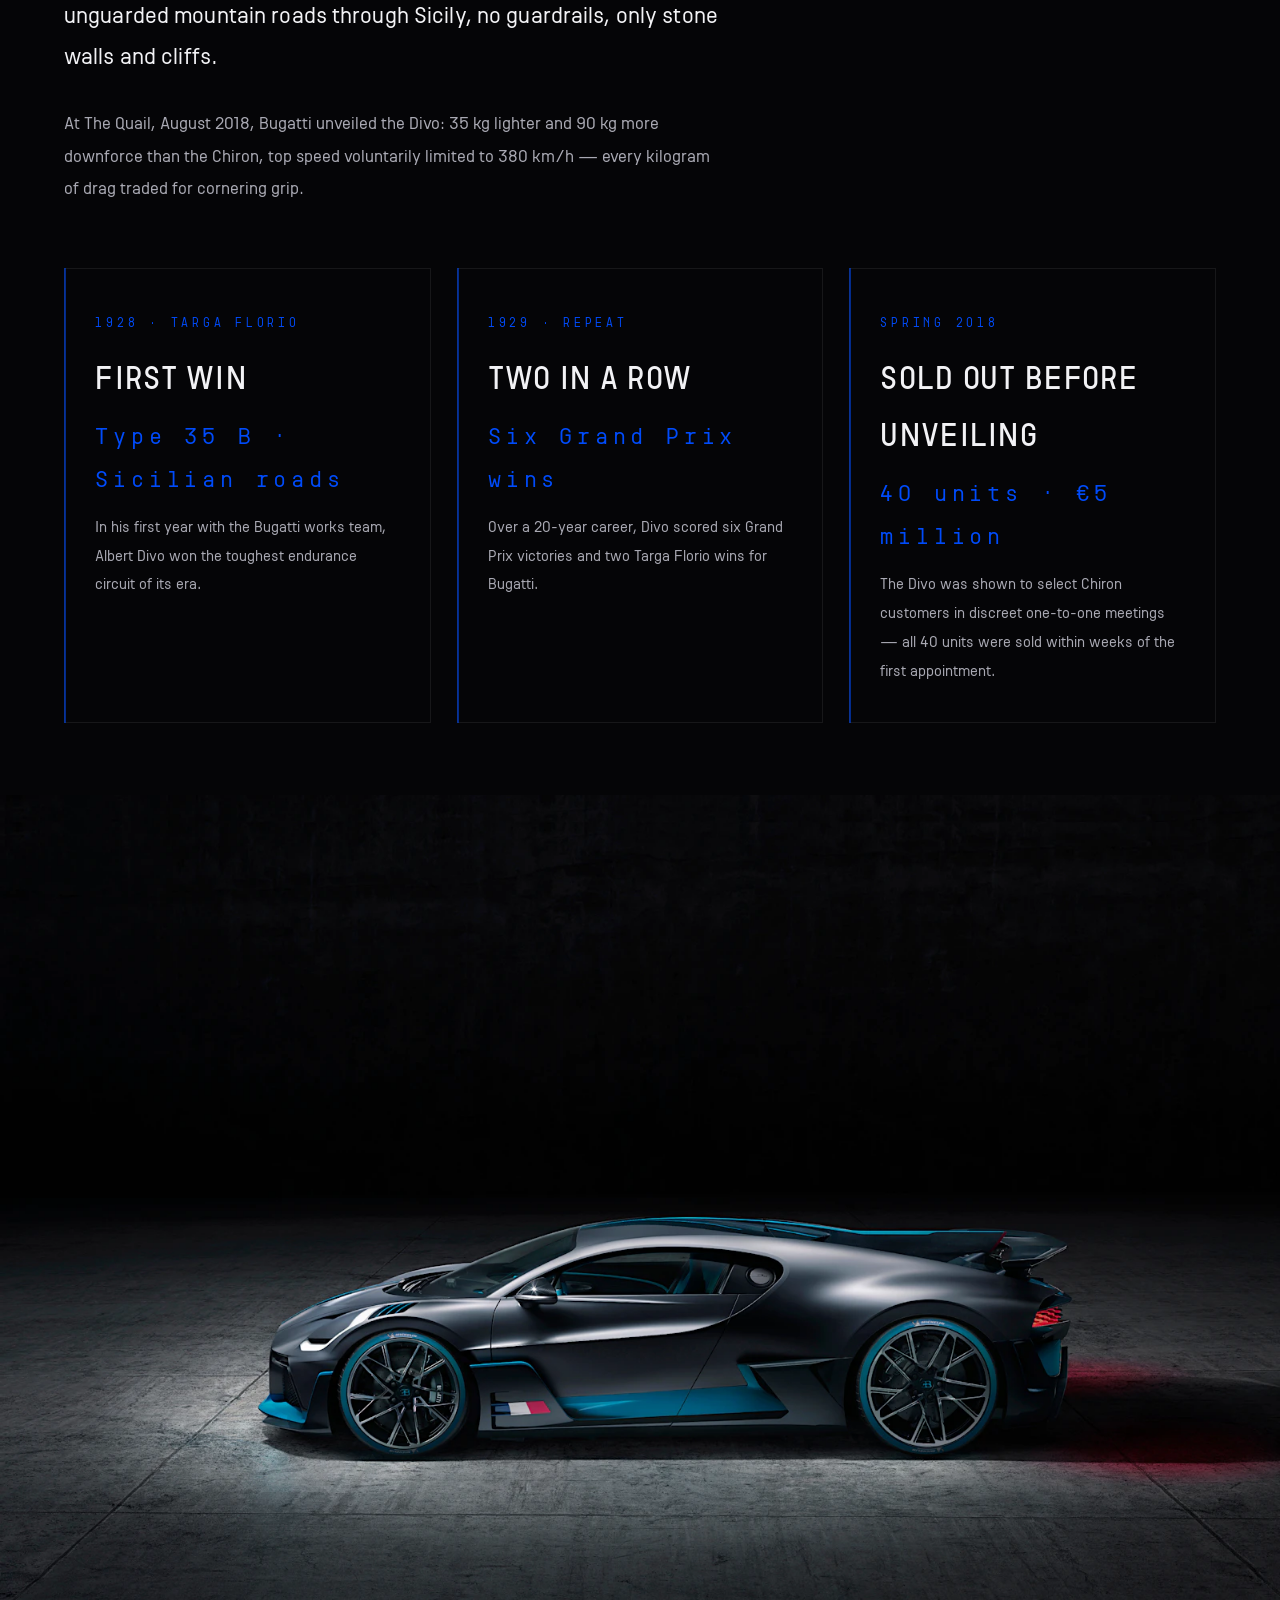
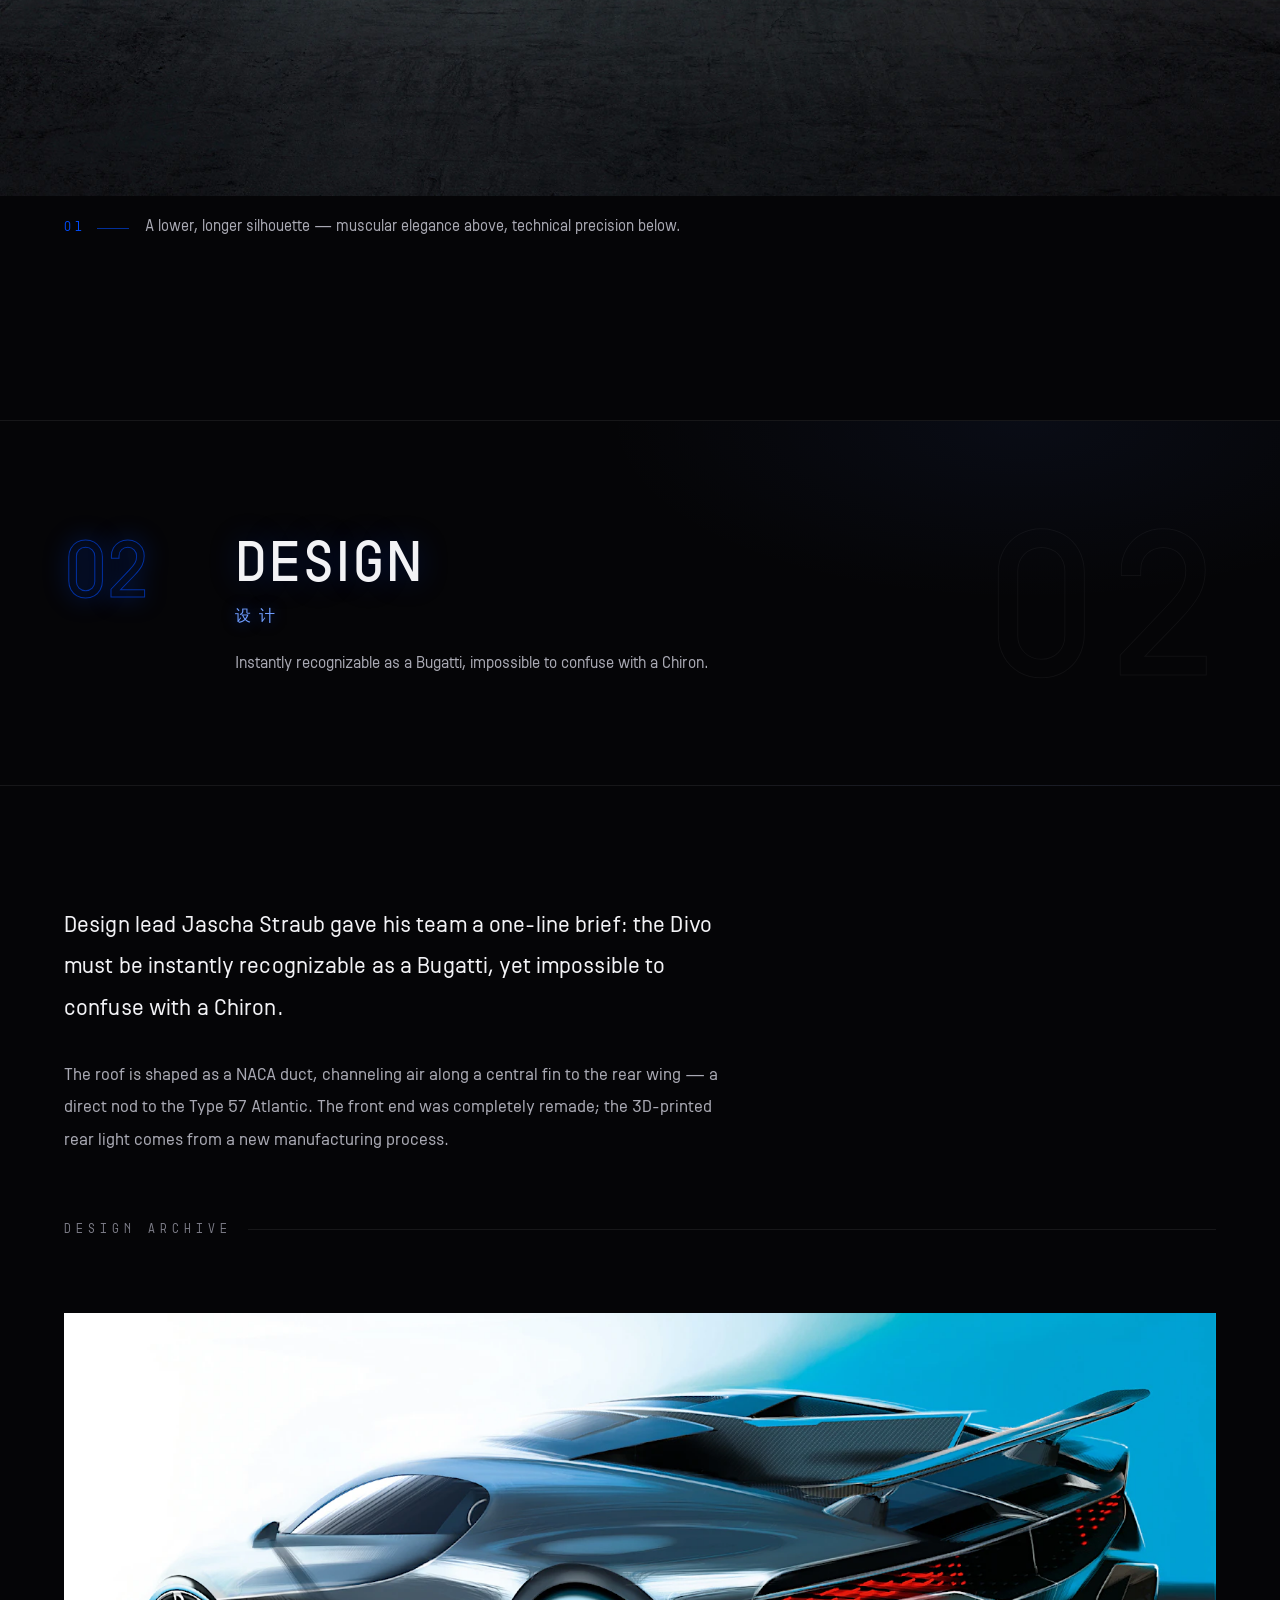
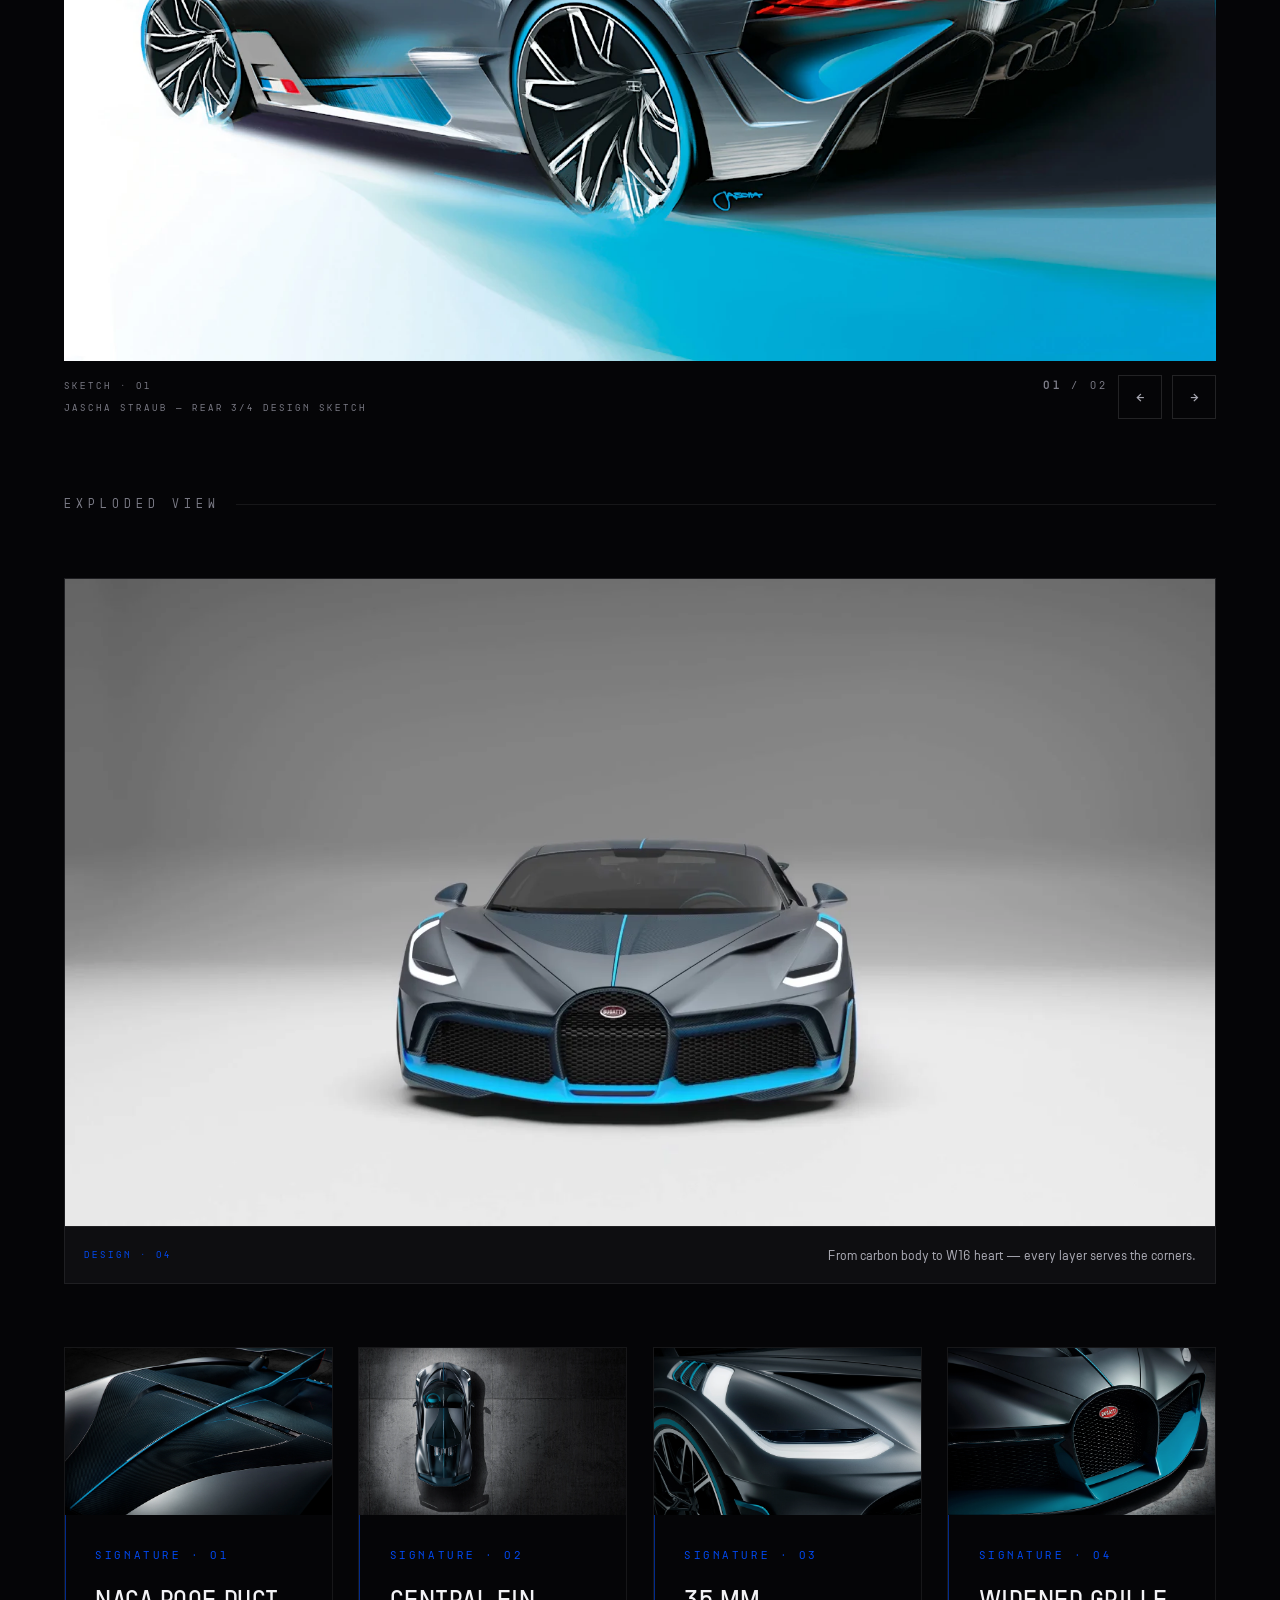
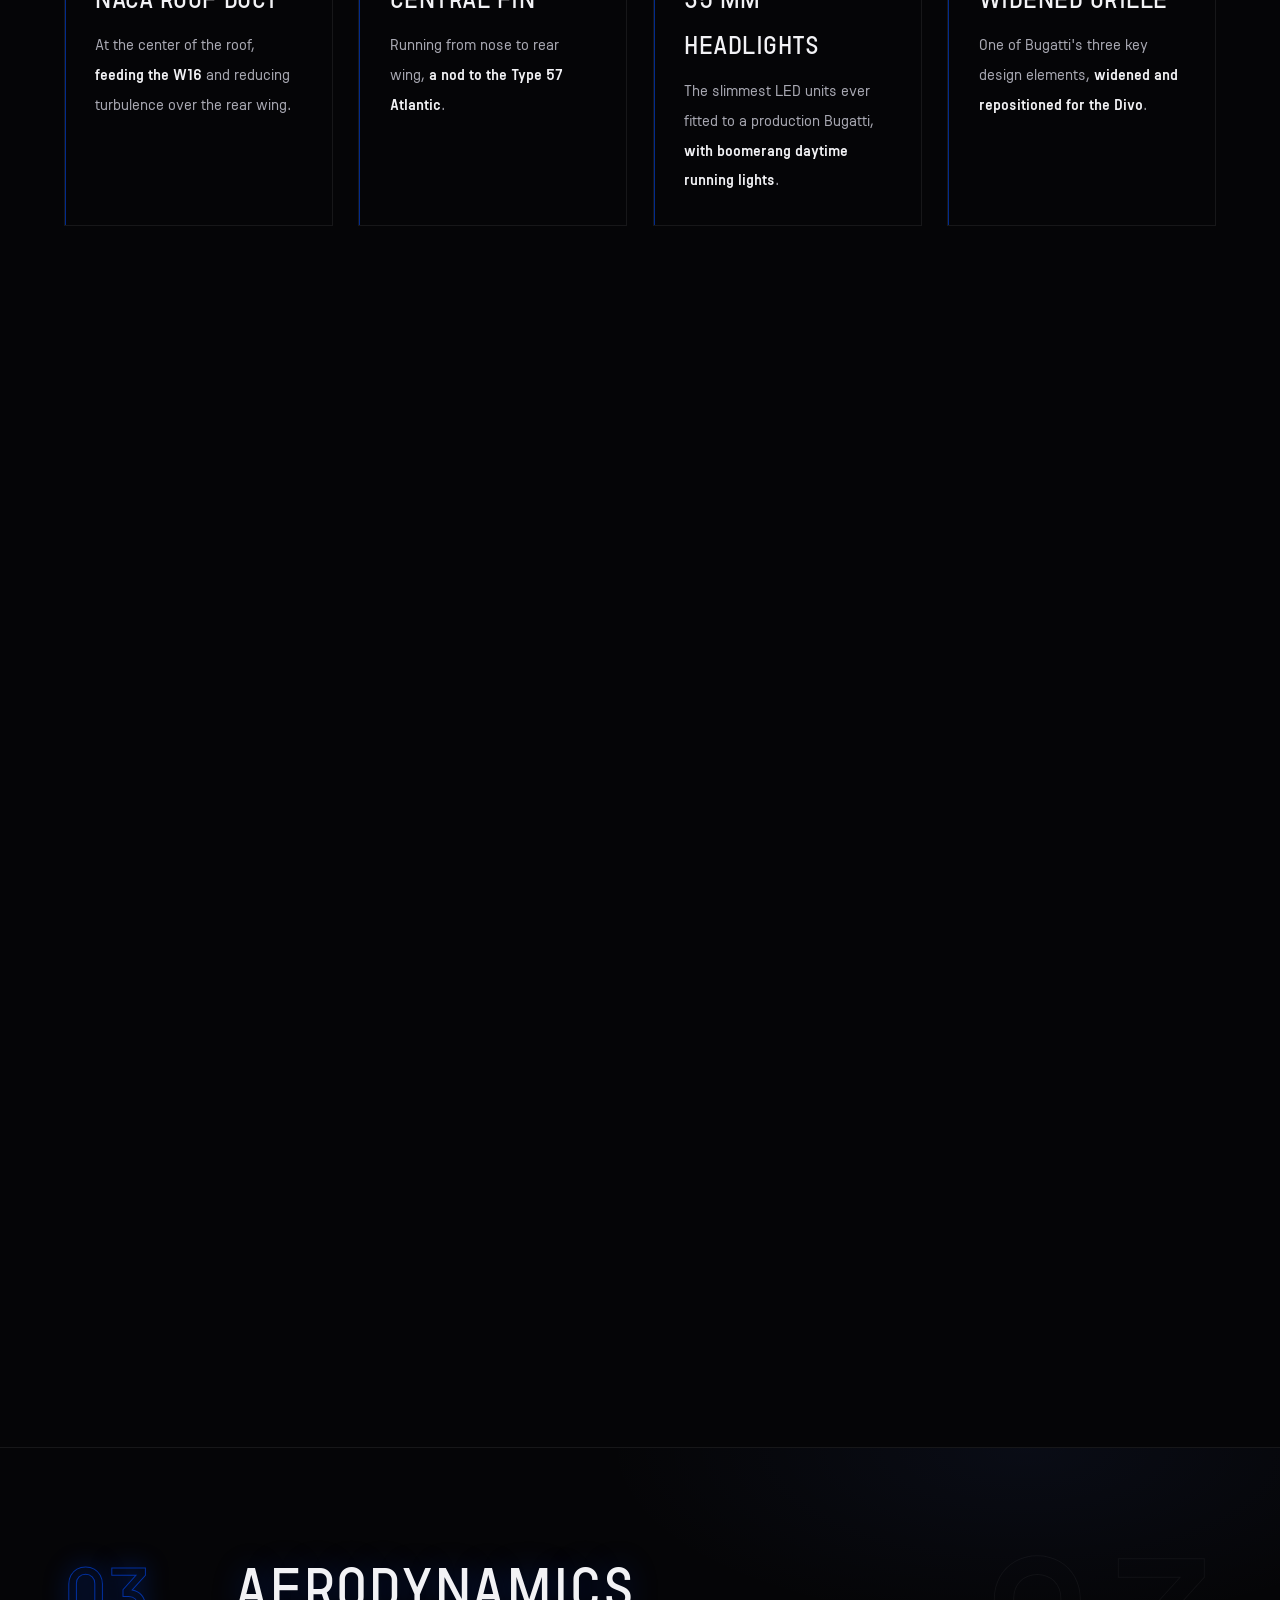
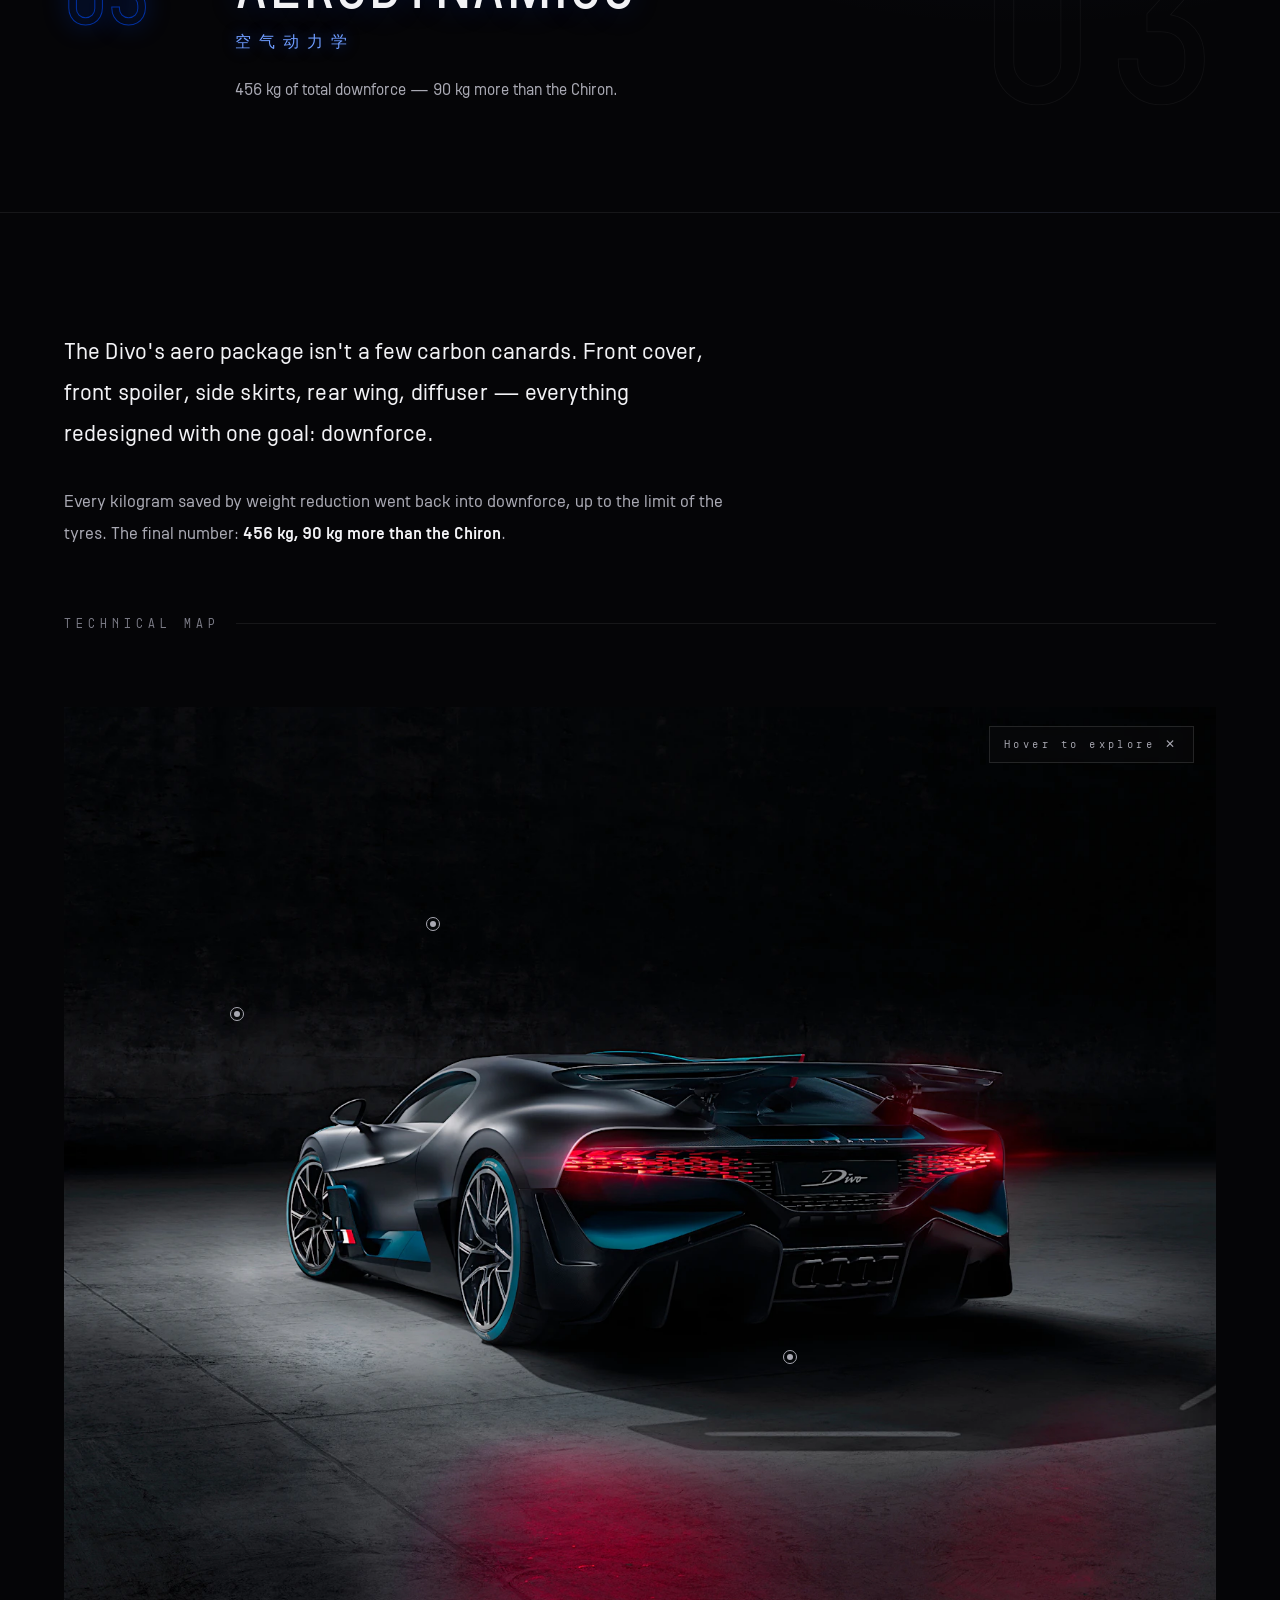
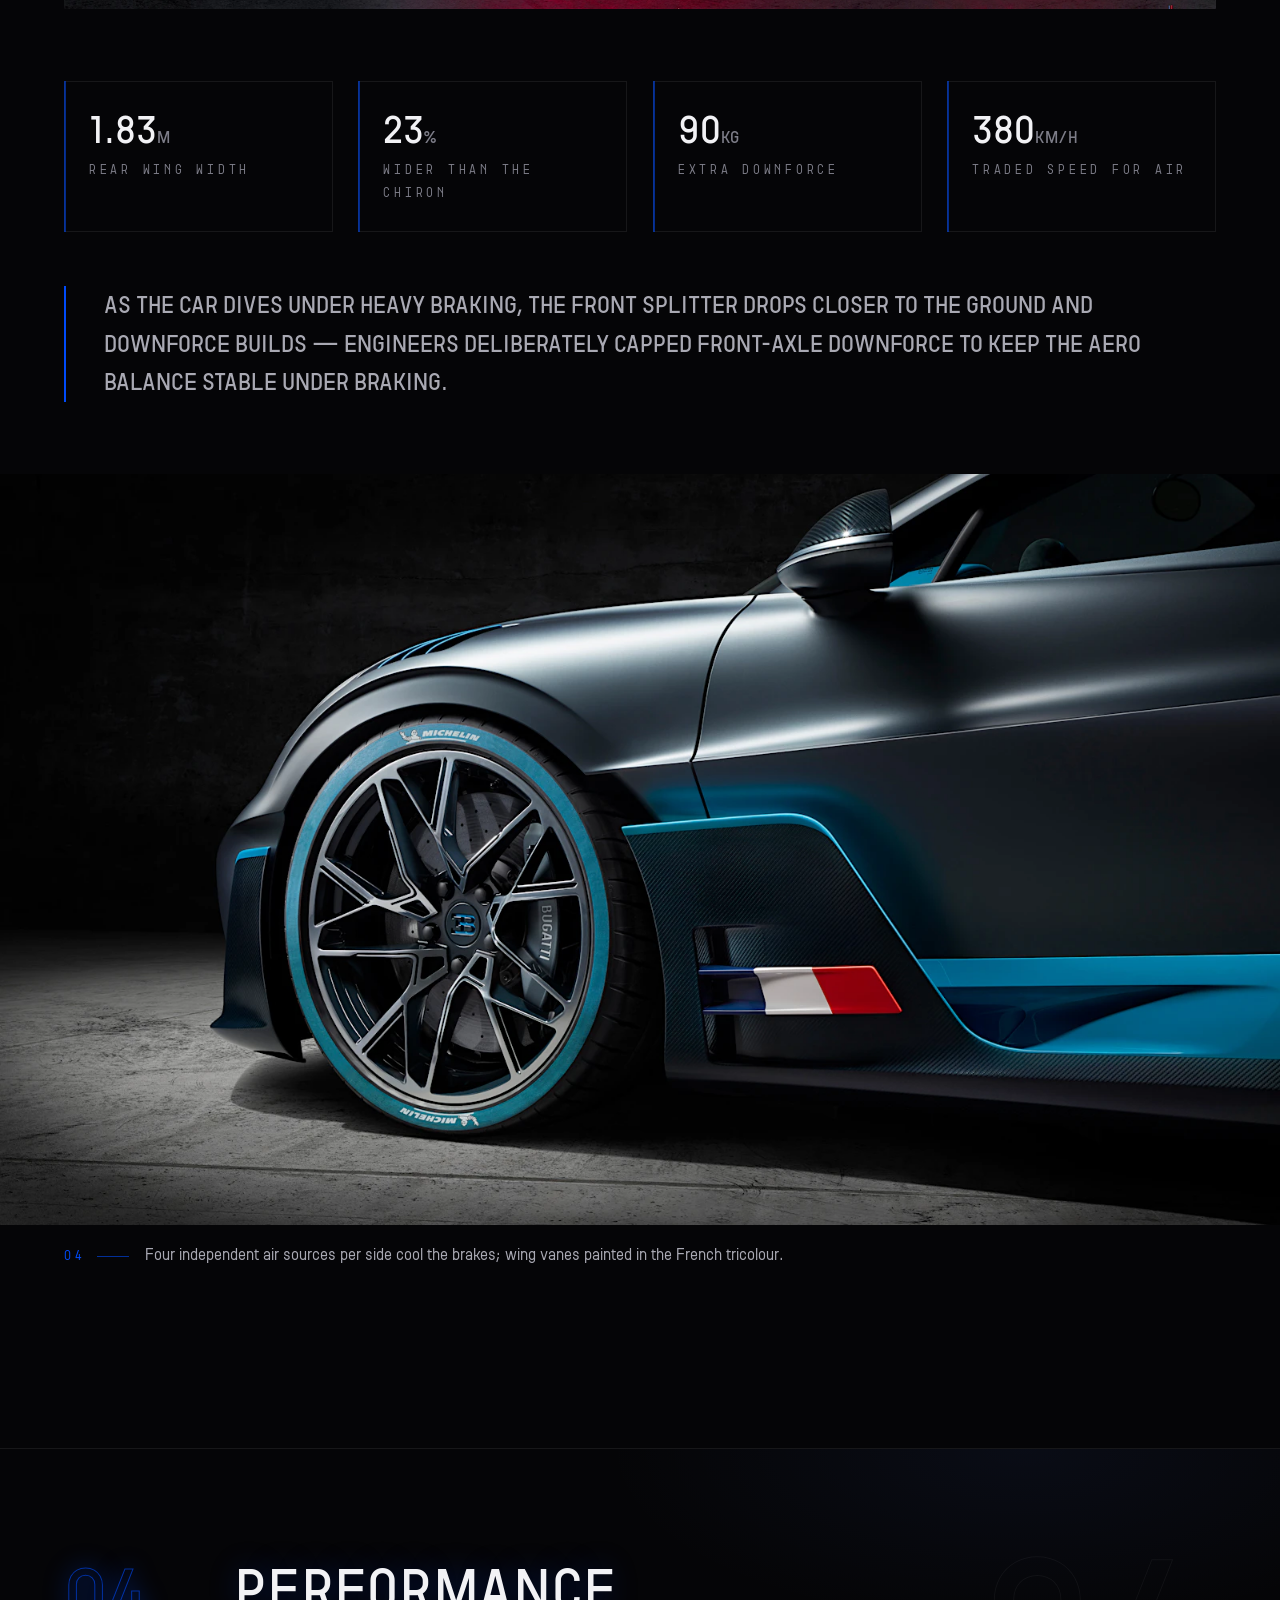
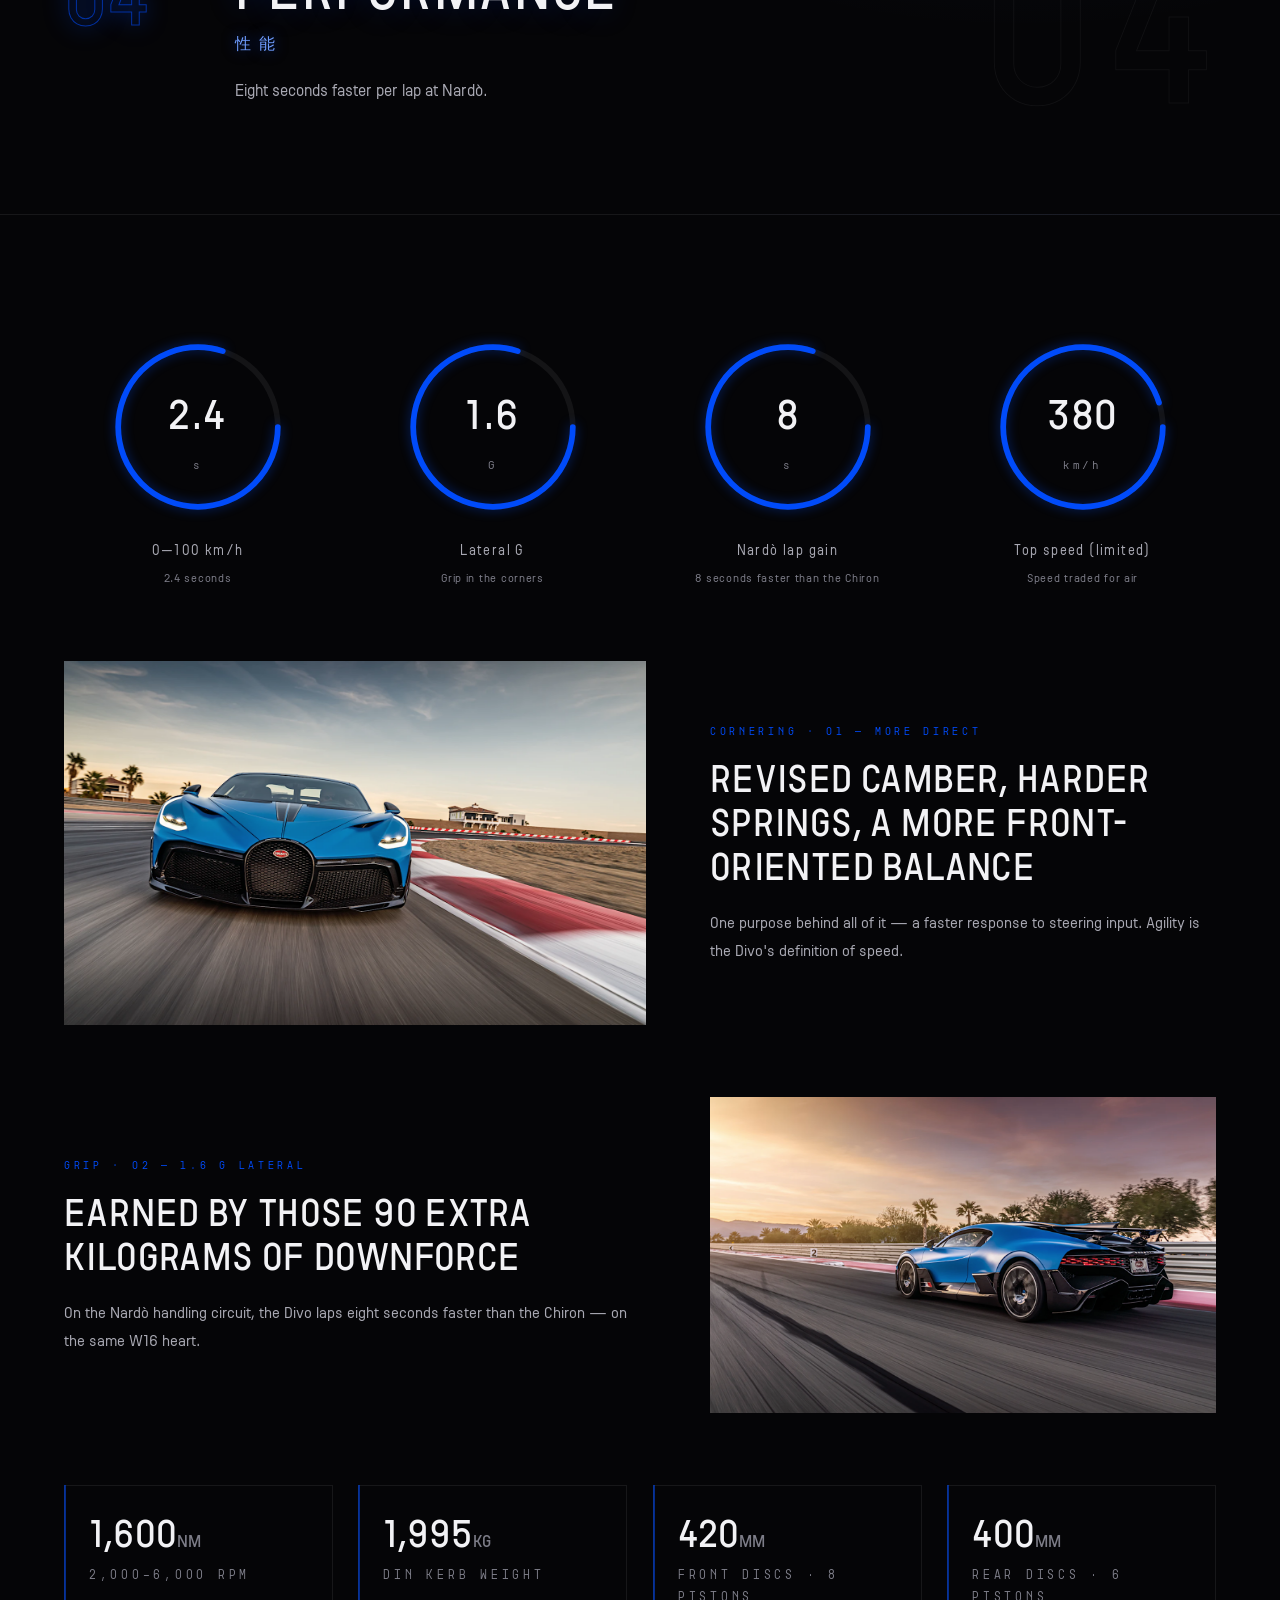
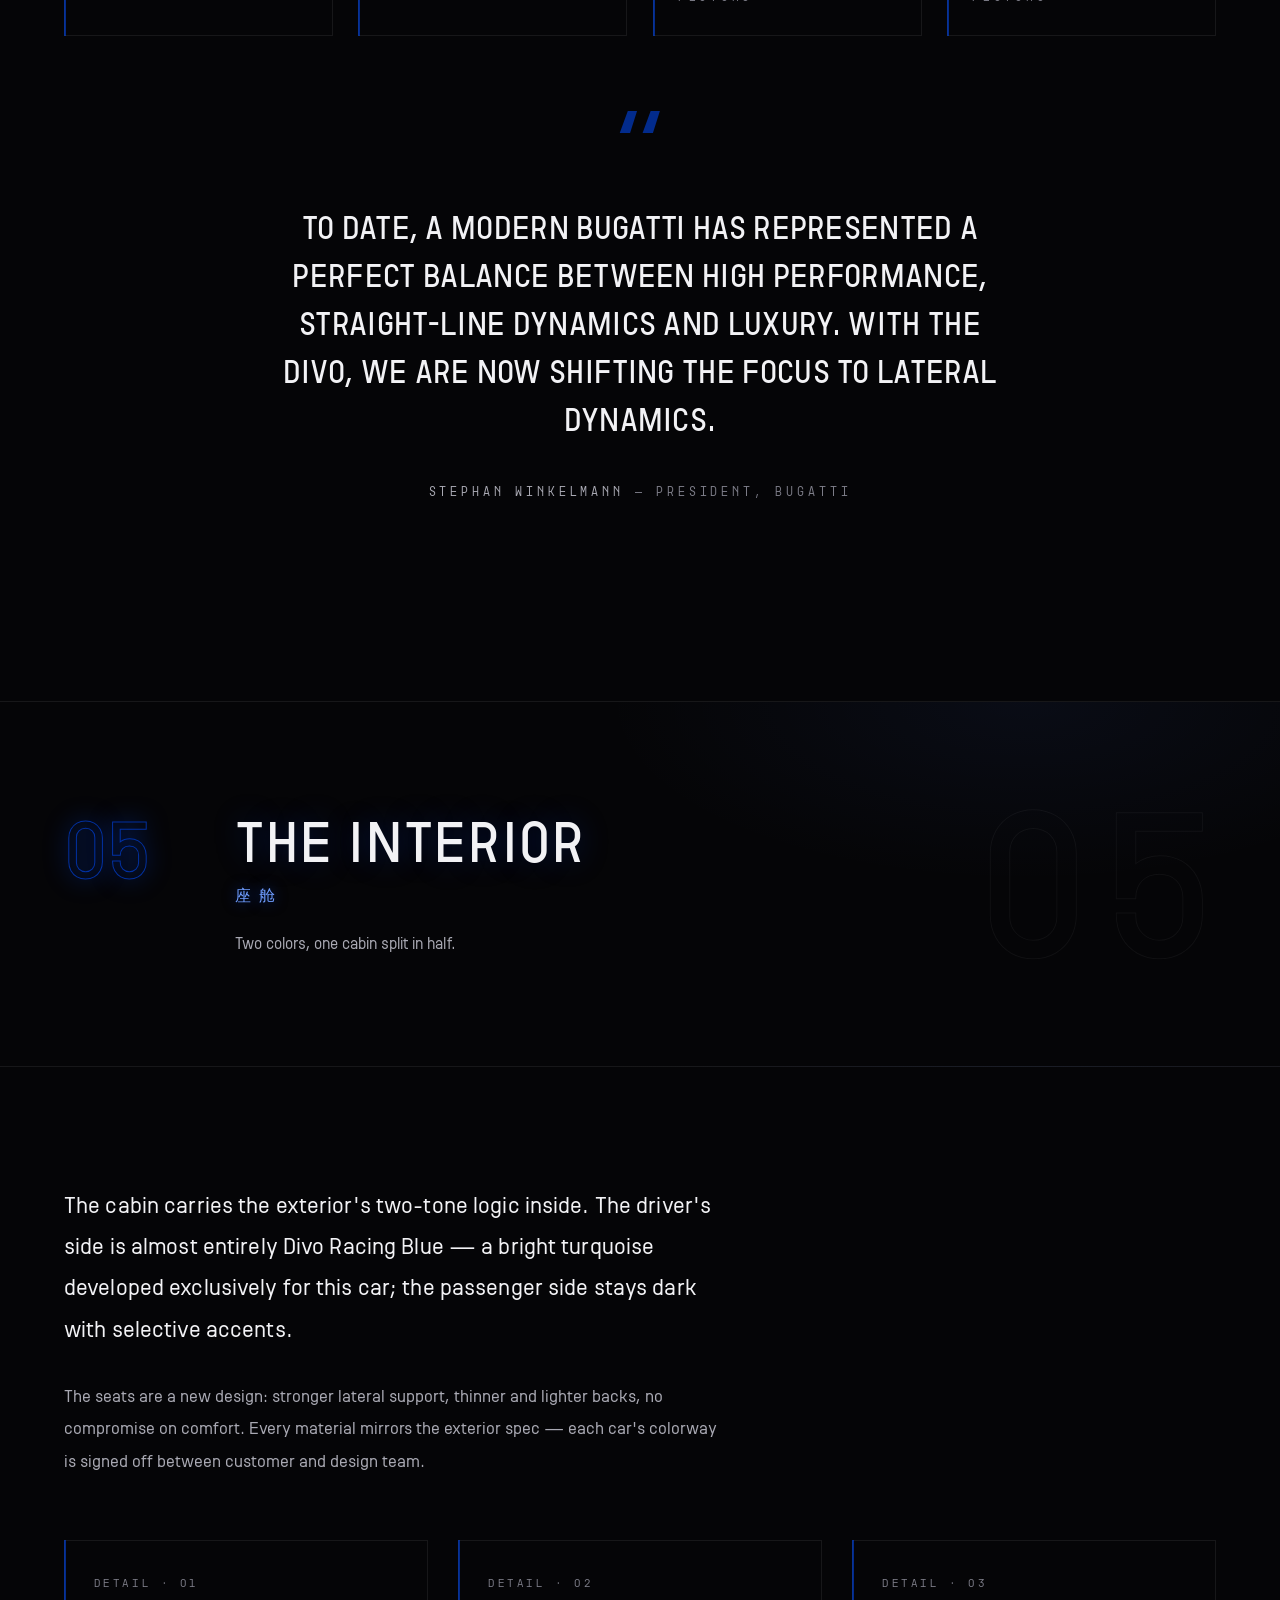
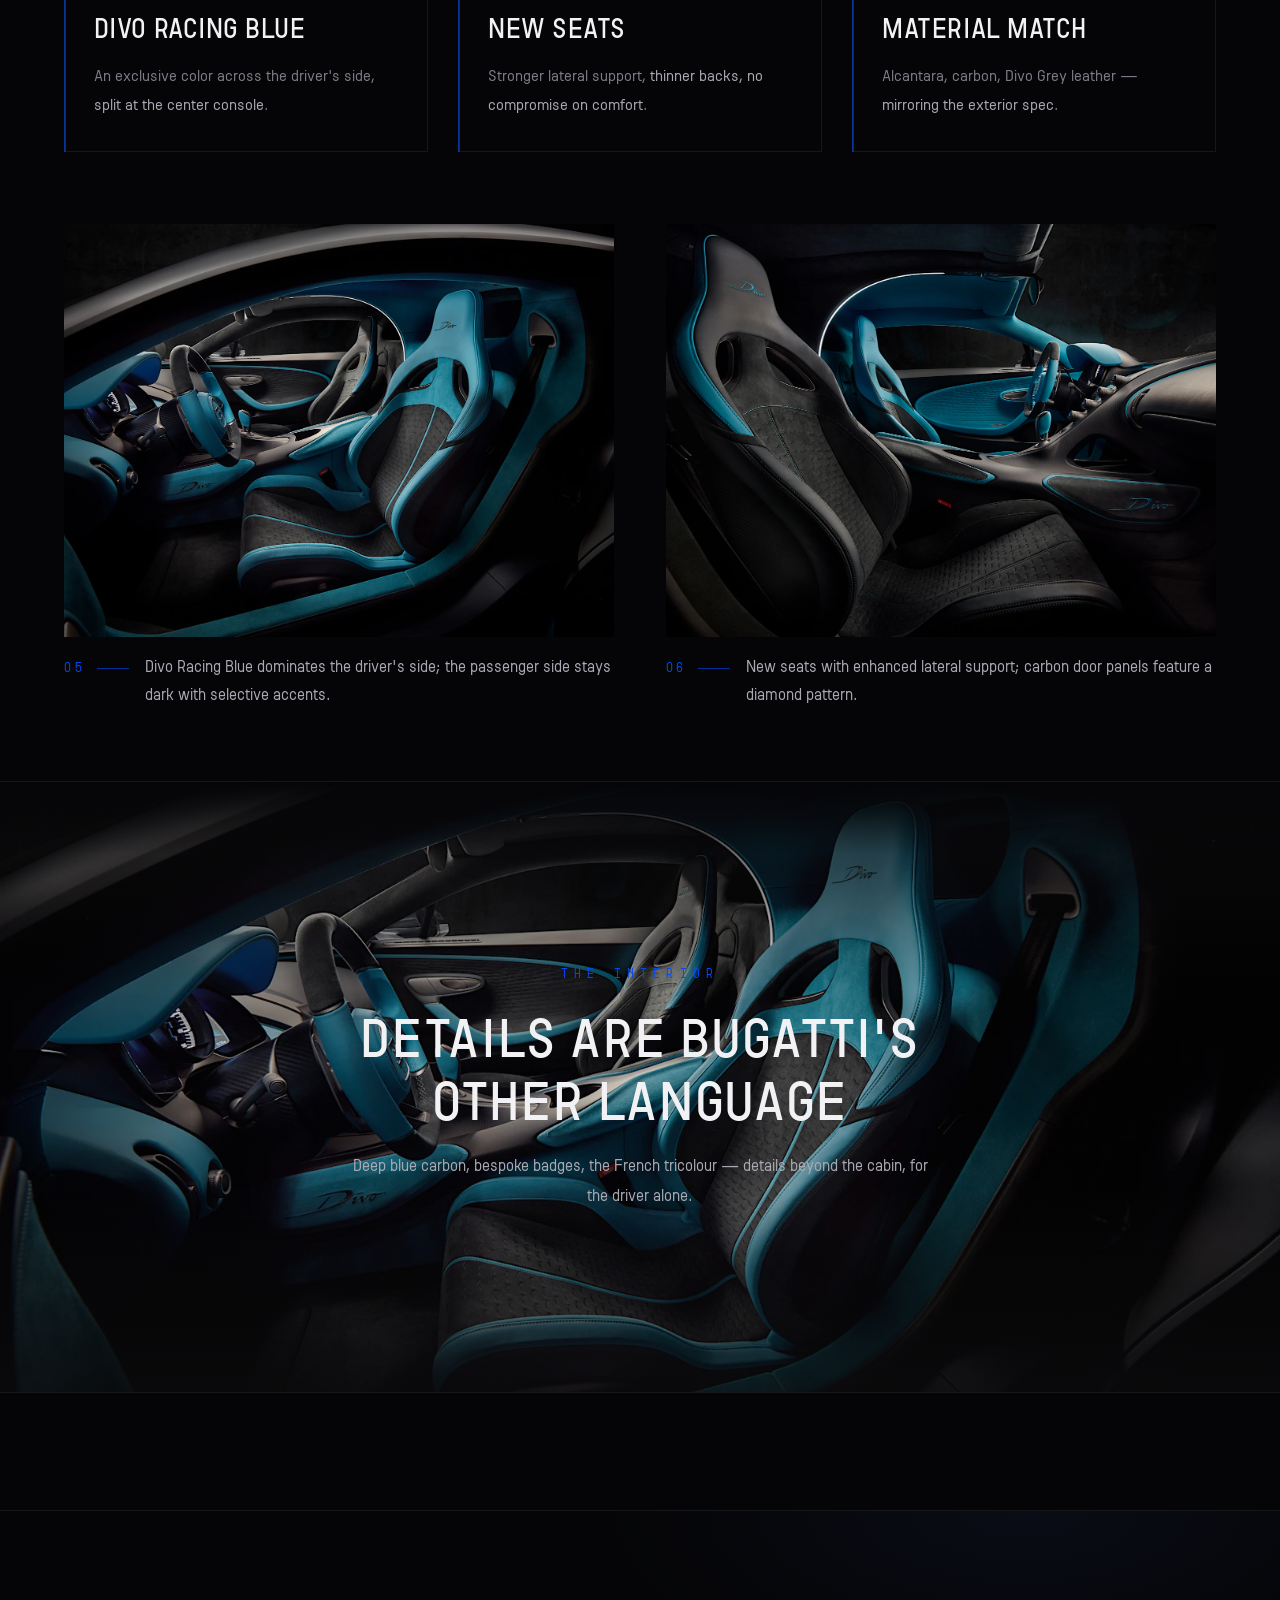
==== commit a2171190: "hero 下方新增 HYPERCAR.SITE 门户跳转条(中英双语) - index.html / en.html: hero 结束后、第一章前插入 portal-bar 胶囊跳转条   (H 徽标" ====
--- a/en.html
+++ b/en.html
@@ -65,6 +65,18 @@
   </div>
 </section>
 
+<!-- ============ HYPERCAR PORTAL ============ -->
+<a class="portal-bar" href="https://www.hypercar.site" target="_blank" rel="noopener" aria-label="HYPERCAR.SITE portal">
+  <span class="portal-bar__rule" aria-hidden="true"></span>
+  <span class="portal-bar__badge" aria-hidden="true">H</span>
+  <span class="portal-bar__name">HYPERCAR.SITE</span>
+  <span class="portal-bar__sep" aria-hidden="true"></span>
+  <span class="portal-bar__text">Legend collection · Visit portal</span>
+  <i class="portal-bar__arrow" aria-hidden="true">→</i>
+  <span class="portal-bar__rule portal-bar__rule--r" aria-hidden="true"></span>
+</a>
+
+
 <!-- ============ 01 THE NAME ============ -->
 <div class="chapter-break reveal" id="ch01" data-watermark="01">
   <div class="chapter-break__inner">
--- a/css/style.css
+++ b/css/style.css
@@ -2091,3 +2091,67 @@
 @media (max-width: 900px) {
   .chapter-video { min-height: 52vh; }
 }
+/* ---------- HYPERCAR 门户跳转 ---------- */
+.portal-bar {
+  display: flex;
+  align-items: center;
+  gap: 16px;
+  width: fit-content;
+  max-width: calc(100% - 48px);
+  margin: 52px auto 20px;
+  padding: 15px 40px;
+  border: 1.5px solid var(--accent, var(--blue-lux, var(--red, var(--gold))));
+  border-radius: 999px;
+  background: rgba(255, 255, 255, 0.045);
+  color: var(--ink-dim, var(--dim));
+  font-family: var(--font-mono, var(--mono));
+  font-size: 11.5px;
+  letter-spacing: 0.2em;
+  text-decoration: none;
+  transition: border-color .35s, color .35s, background .35s, transform .35s;
+}
+.portal-bar:hover { transform: translateY(-2px); background: rgba(255, 255, 255, 0.09); }
+.portal-bar__rule {
+  width: 36px;
+  height: 1px;
+  flex: none;
+  background: linear-gradient(90deg, transparent, var(--accent, var(--blue-lux, var(--red, var(--gold)))));
+}
+.portal-bar__rule--r { background: linear-gradient(90deg, var(--accent, var(--blue-lux, var(--red, var(--gold)))), transparent); }
+.portal-bar__badge {
+  width: 24px;
+  height: 24px;
+  border-radius: 7px;
+  flex: none;
+  display: grid;
+  place-items: center;
+  background: var(--accent, var(--blue-lux, var(--red, var(--gold))));
+  color: #0b0b0e;
+  font-size: 13px;
+  font-weight: 700;
+  box-shadow: 0 0 14px var(--accent, var(--blue-lux, var(--red, var(--gold))));
+}
+.portal-bar__name {
+  color: var(--accent, var(--blue-lux, var(--red, var(--gold))));
+  font-weight: 700;
+  letter-spacing: 0.24em;
+  white-space: nowrap;
+}
+.portal-bar__sep {
+  width: 1px;
+  height: 16px;
+  flex: none;
+  background: var(--line);
+}
+.portal-bar__text {
+  color: var(--ink-dim, var(--dim));
+  letter-spacing: 0.12em;
+  white-space: nowrap;
+}
+.portal-bar__arrow { font-style: normal; transition: transform .35s; }
+.portal-bar:hover .portal-bar__arrow { transform: translateX(4px); }
+@media (max-width: 720px) {
+  .portal-bar { flex-wrap: wrap; justify-content: center; text-align: center; margin: 30px 20px 14px; padding: 13px 26px; gap: 12px; }
+  .portal-bar__rule { display: none; }
+  .portal-bar__text { white-space: normal; }
+}
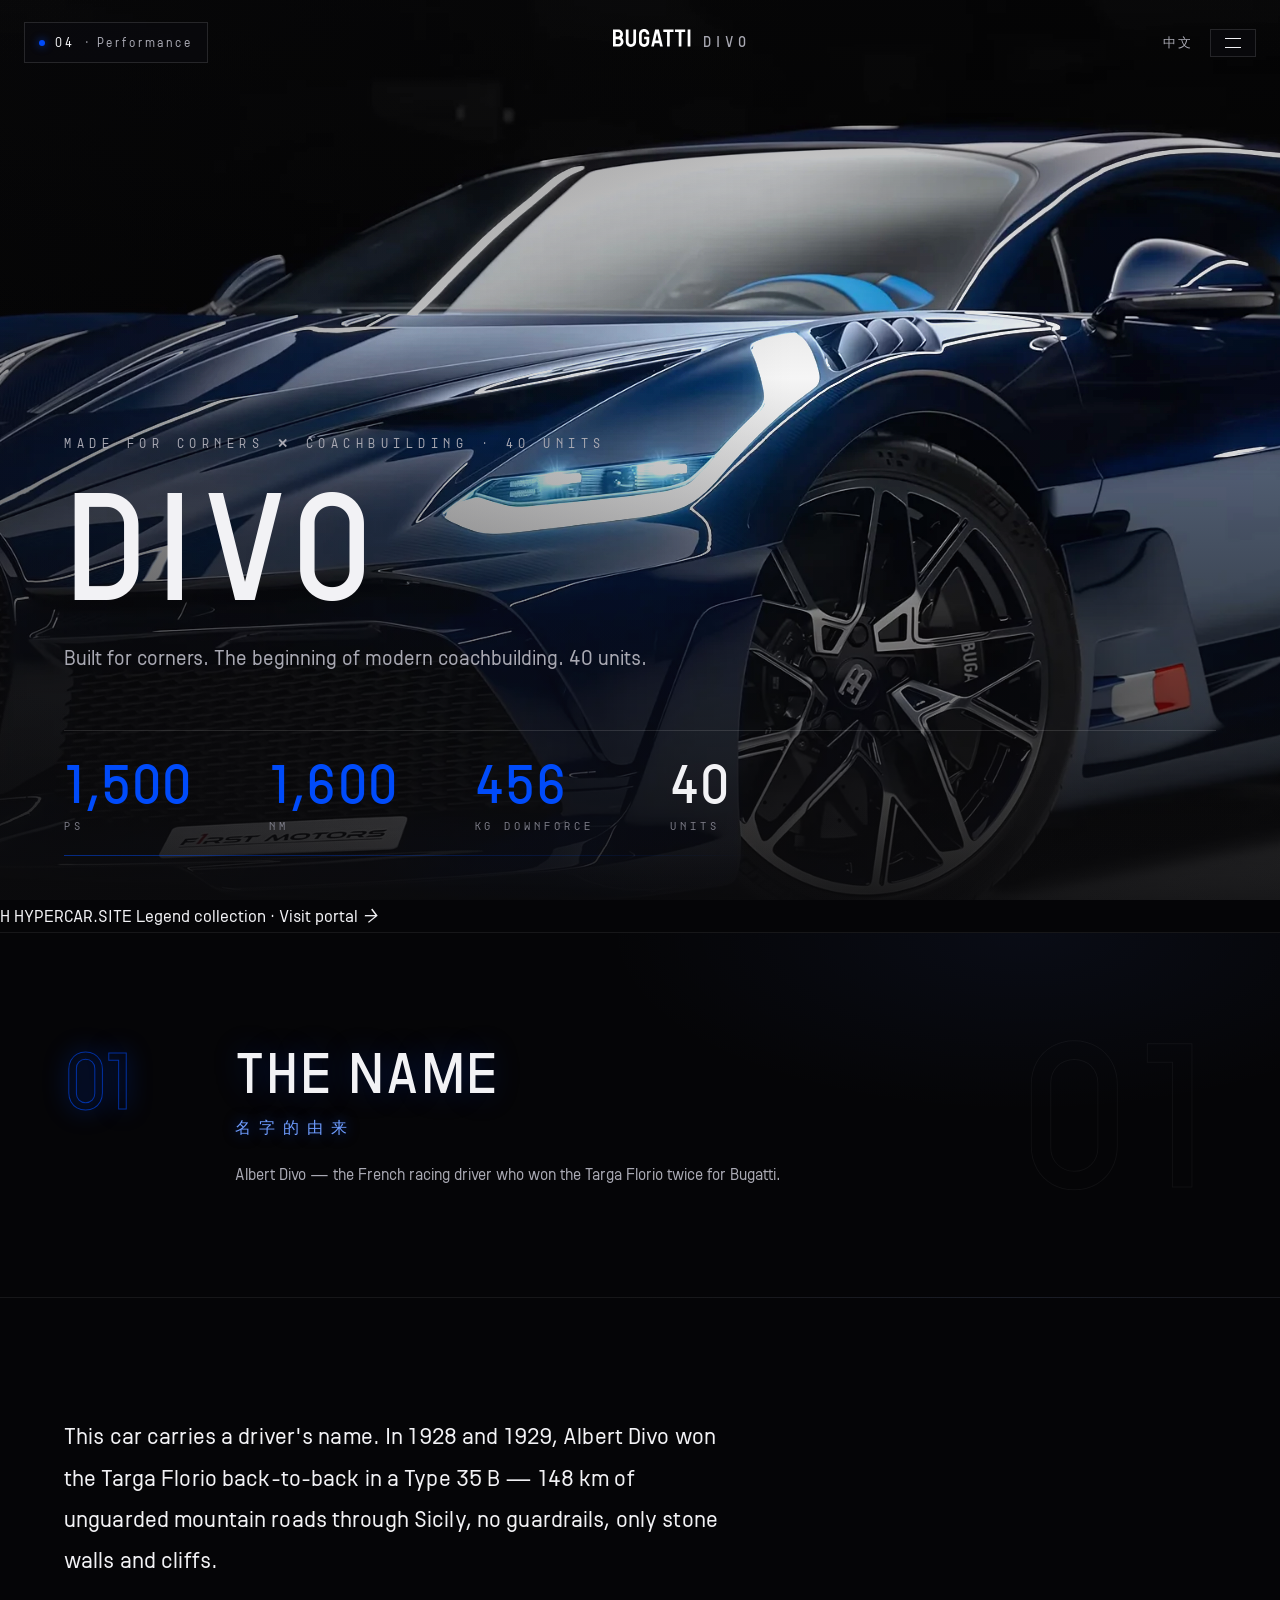
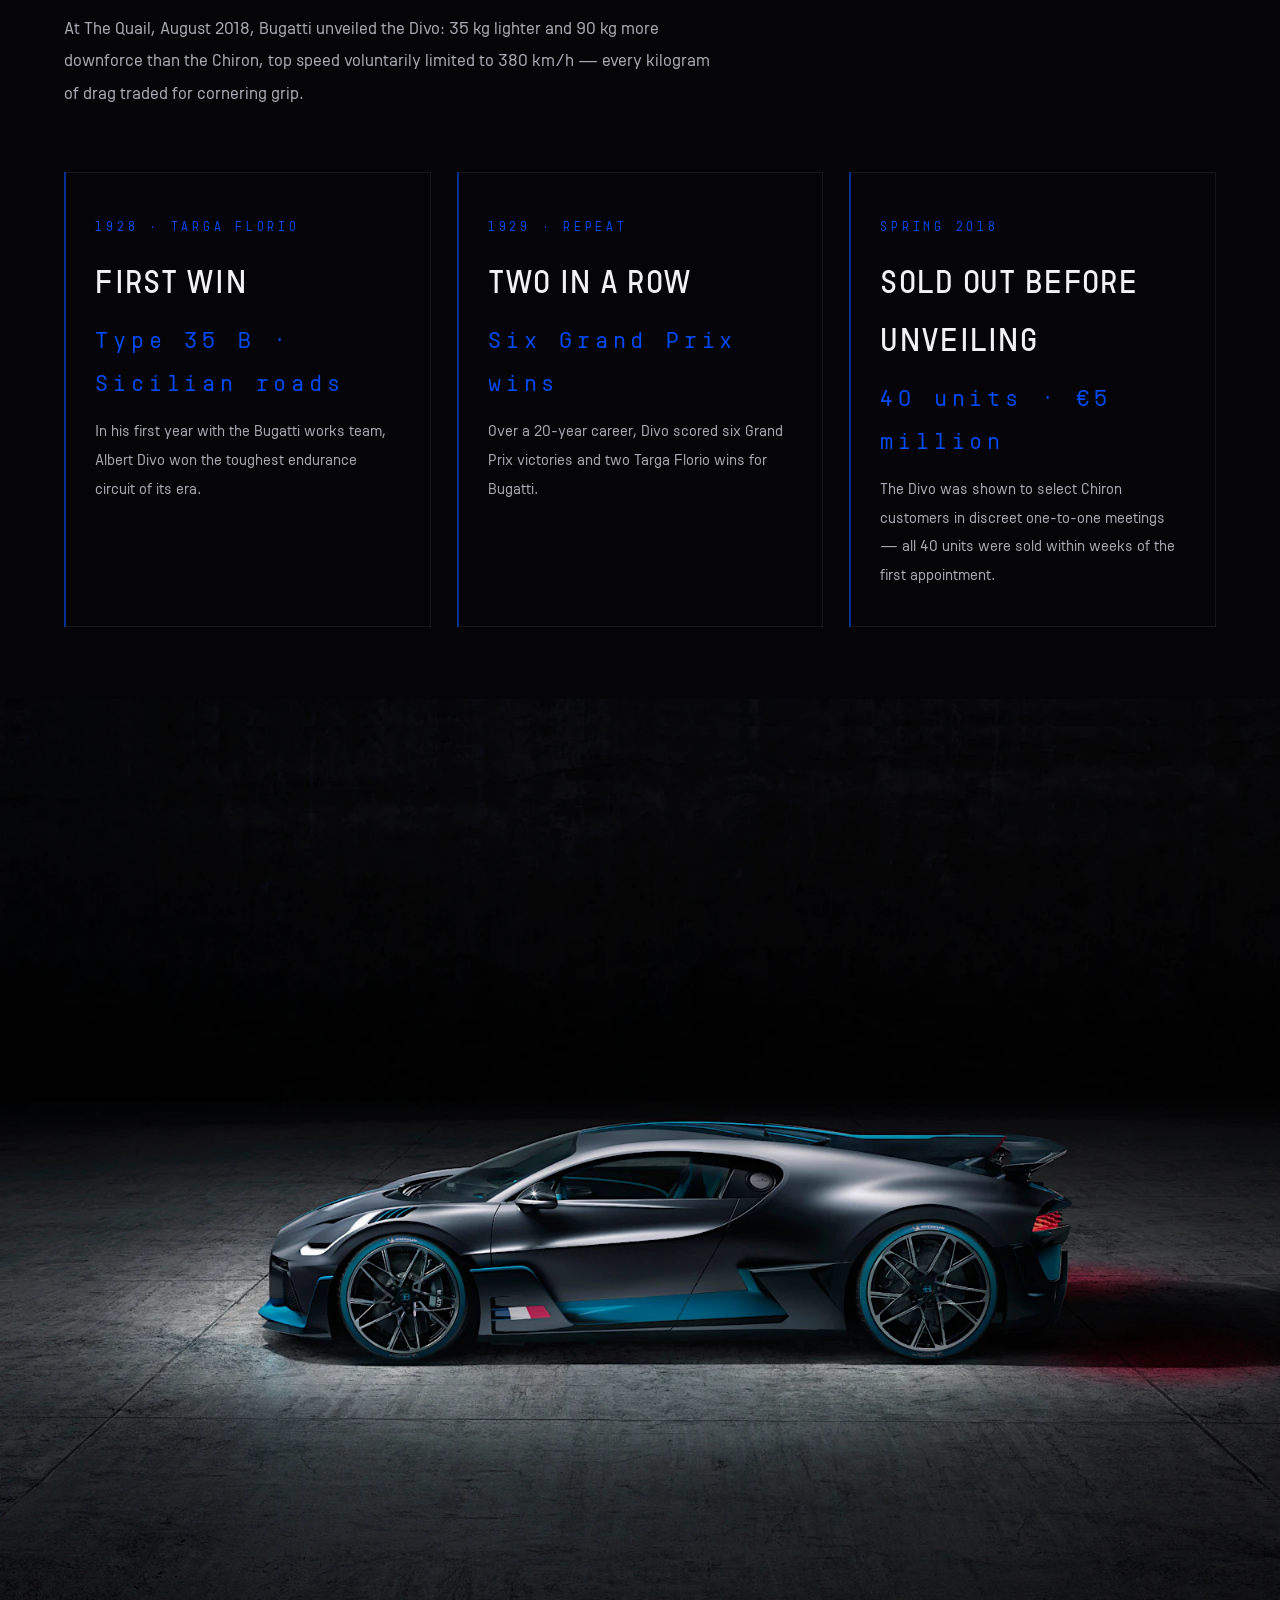
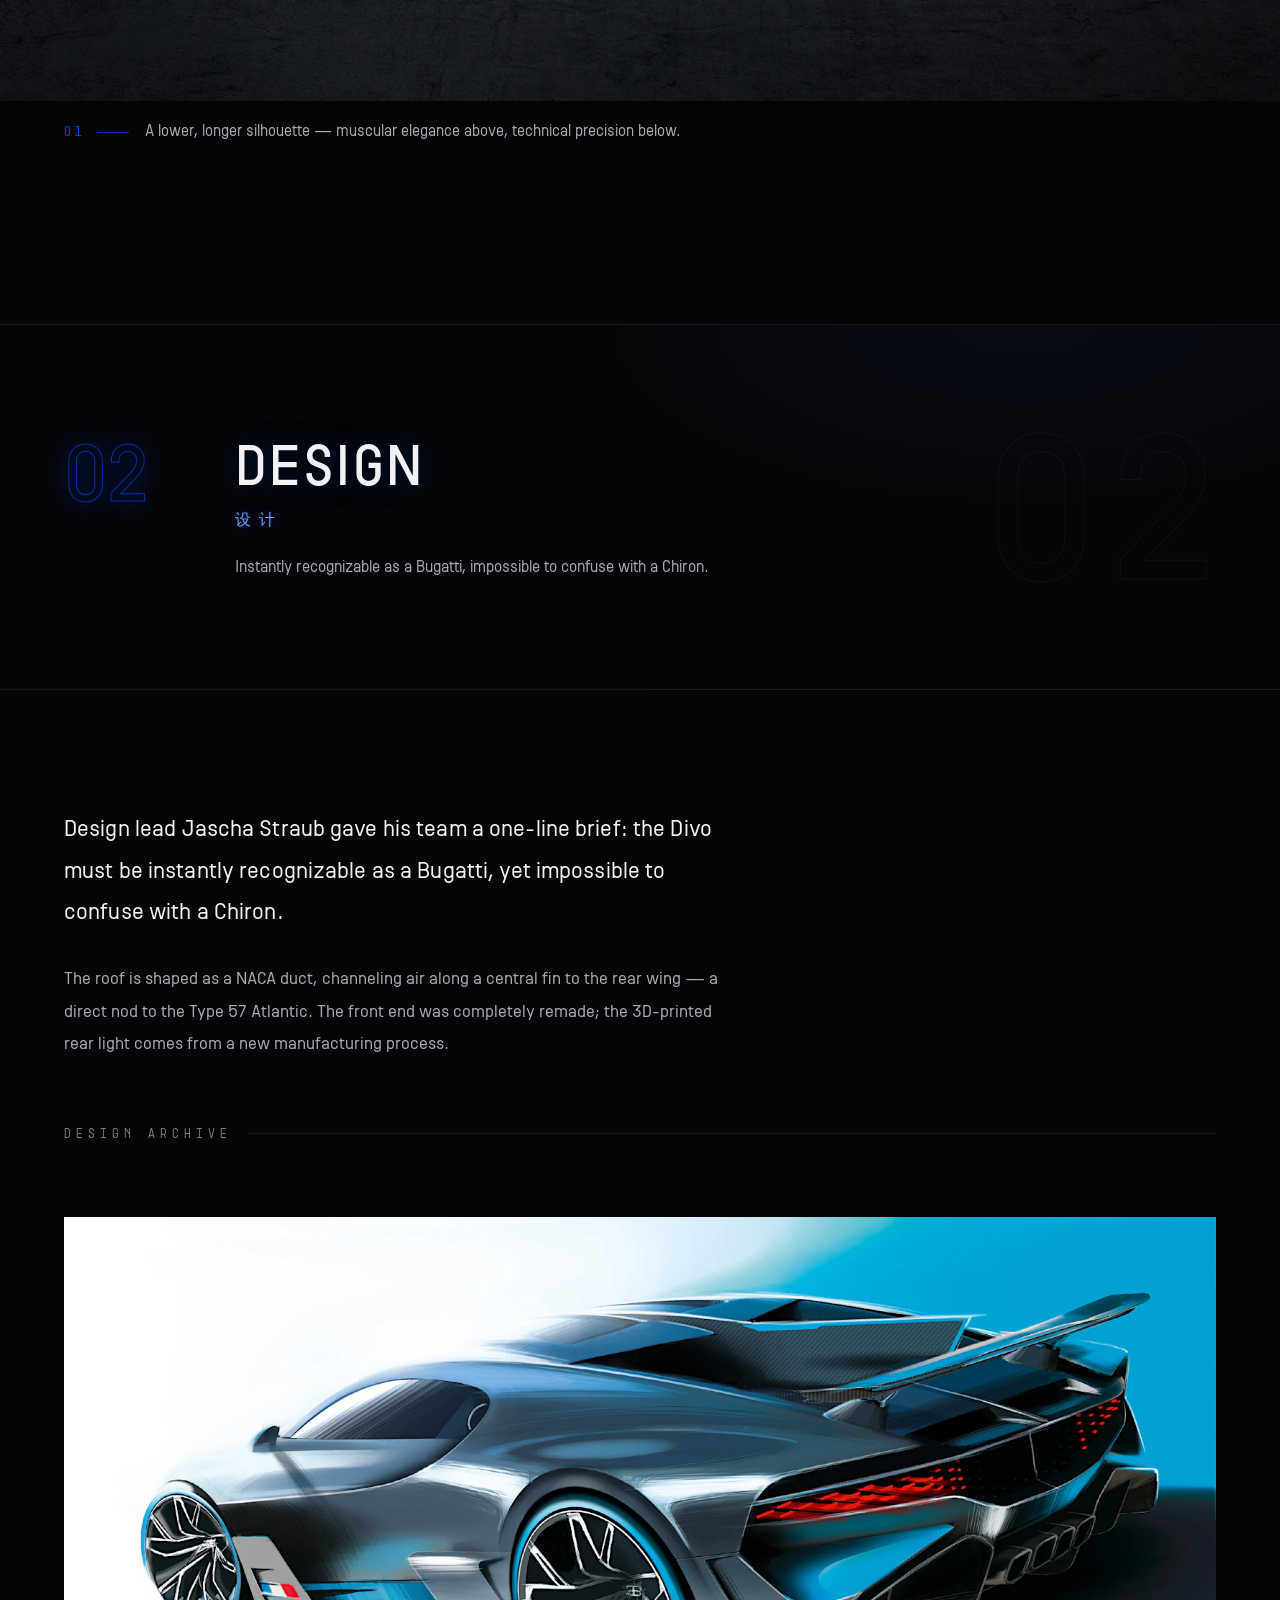
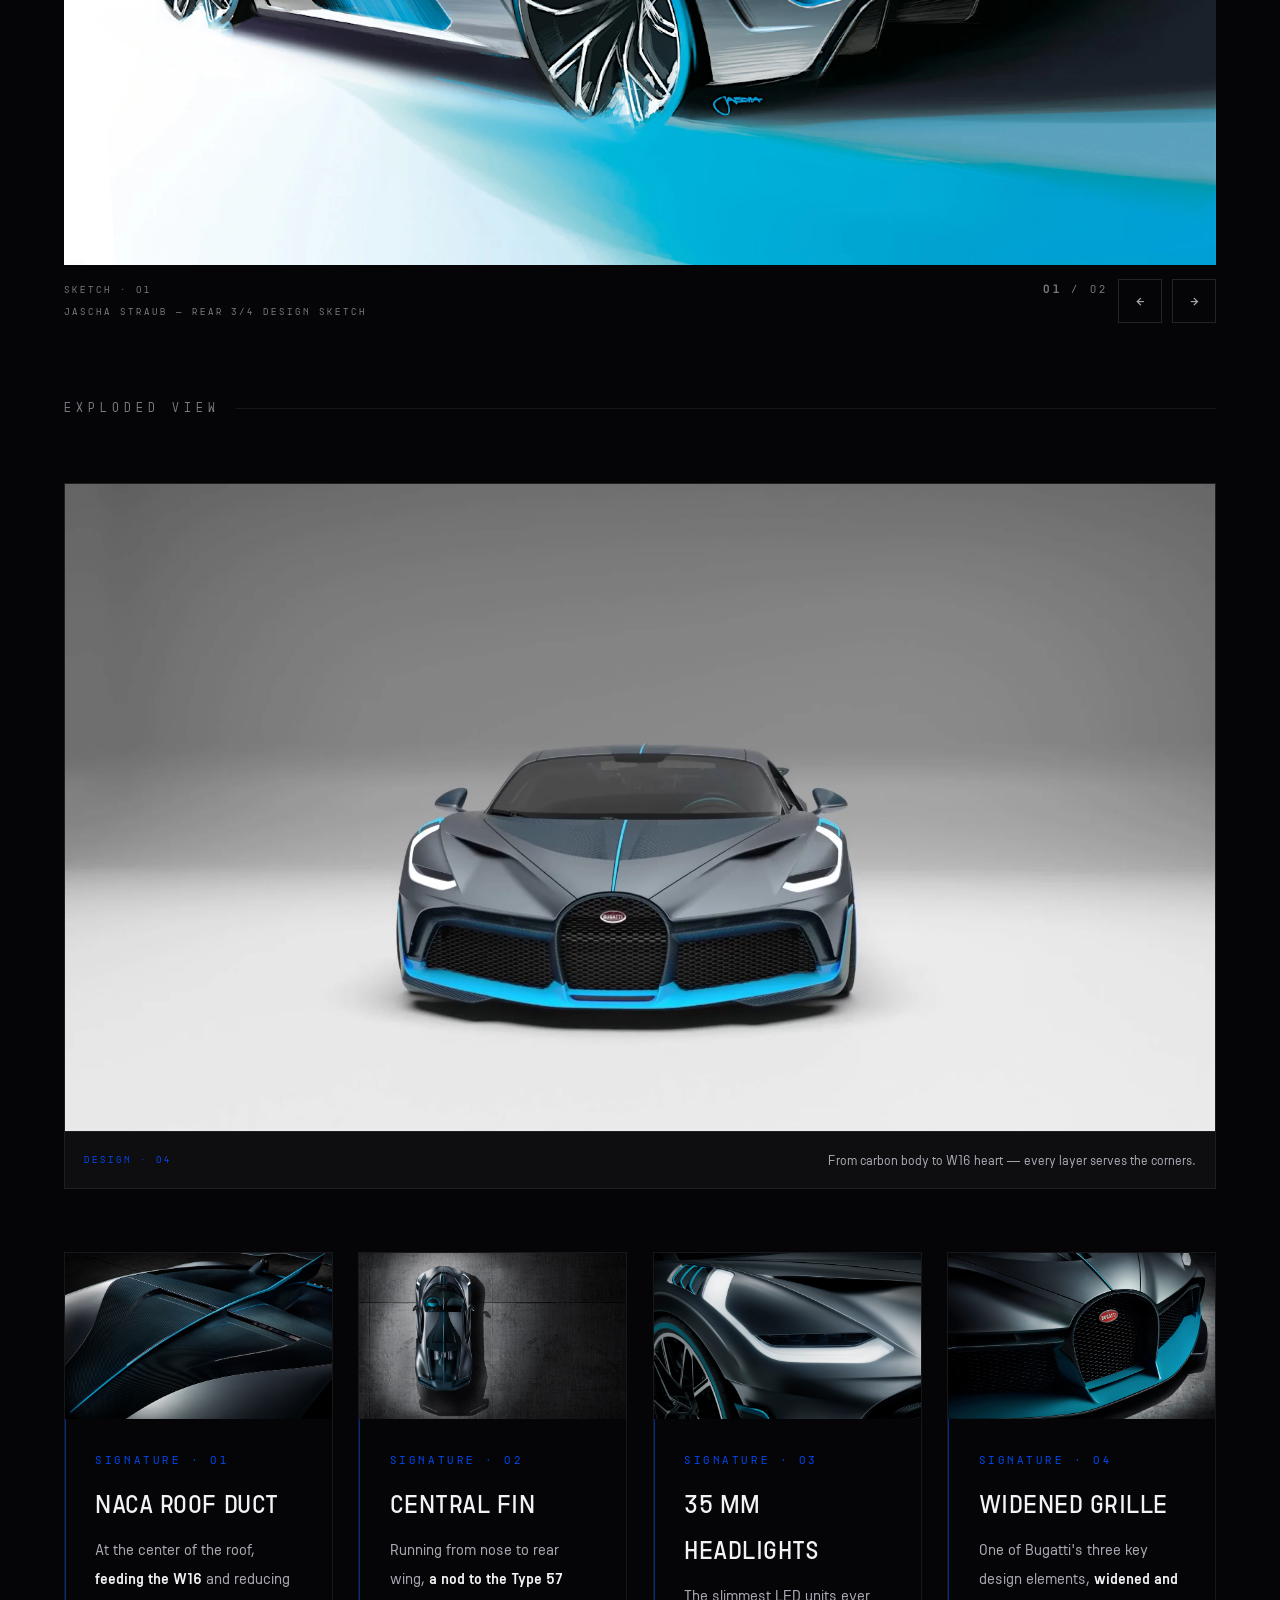
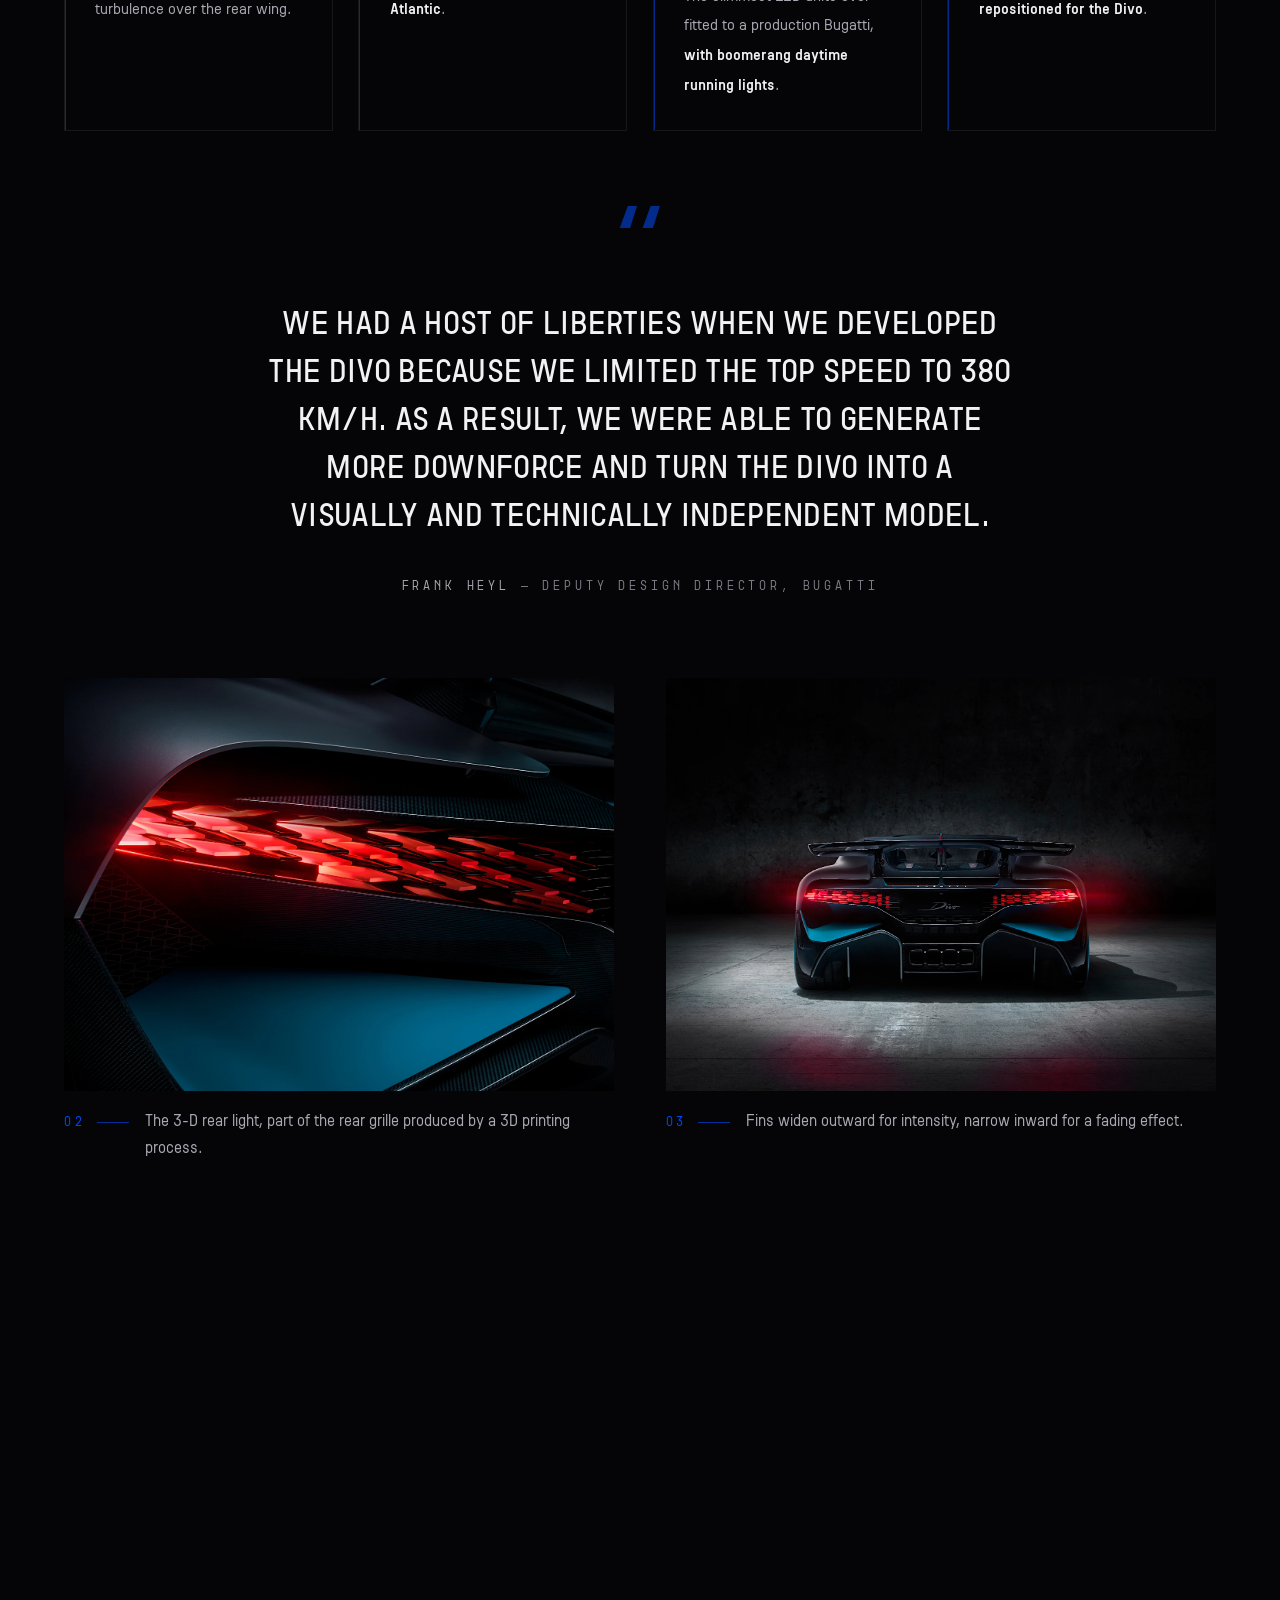
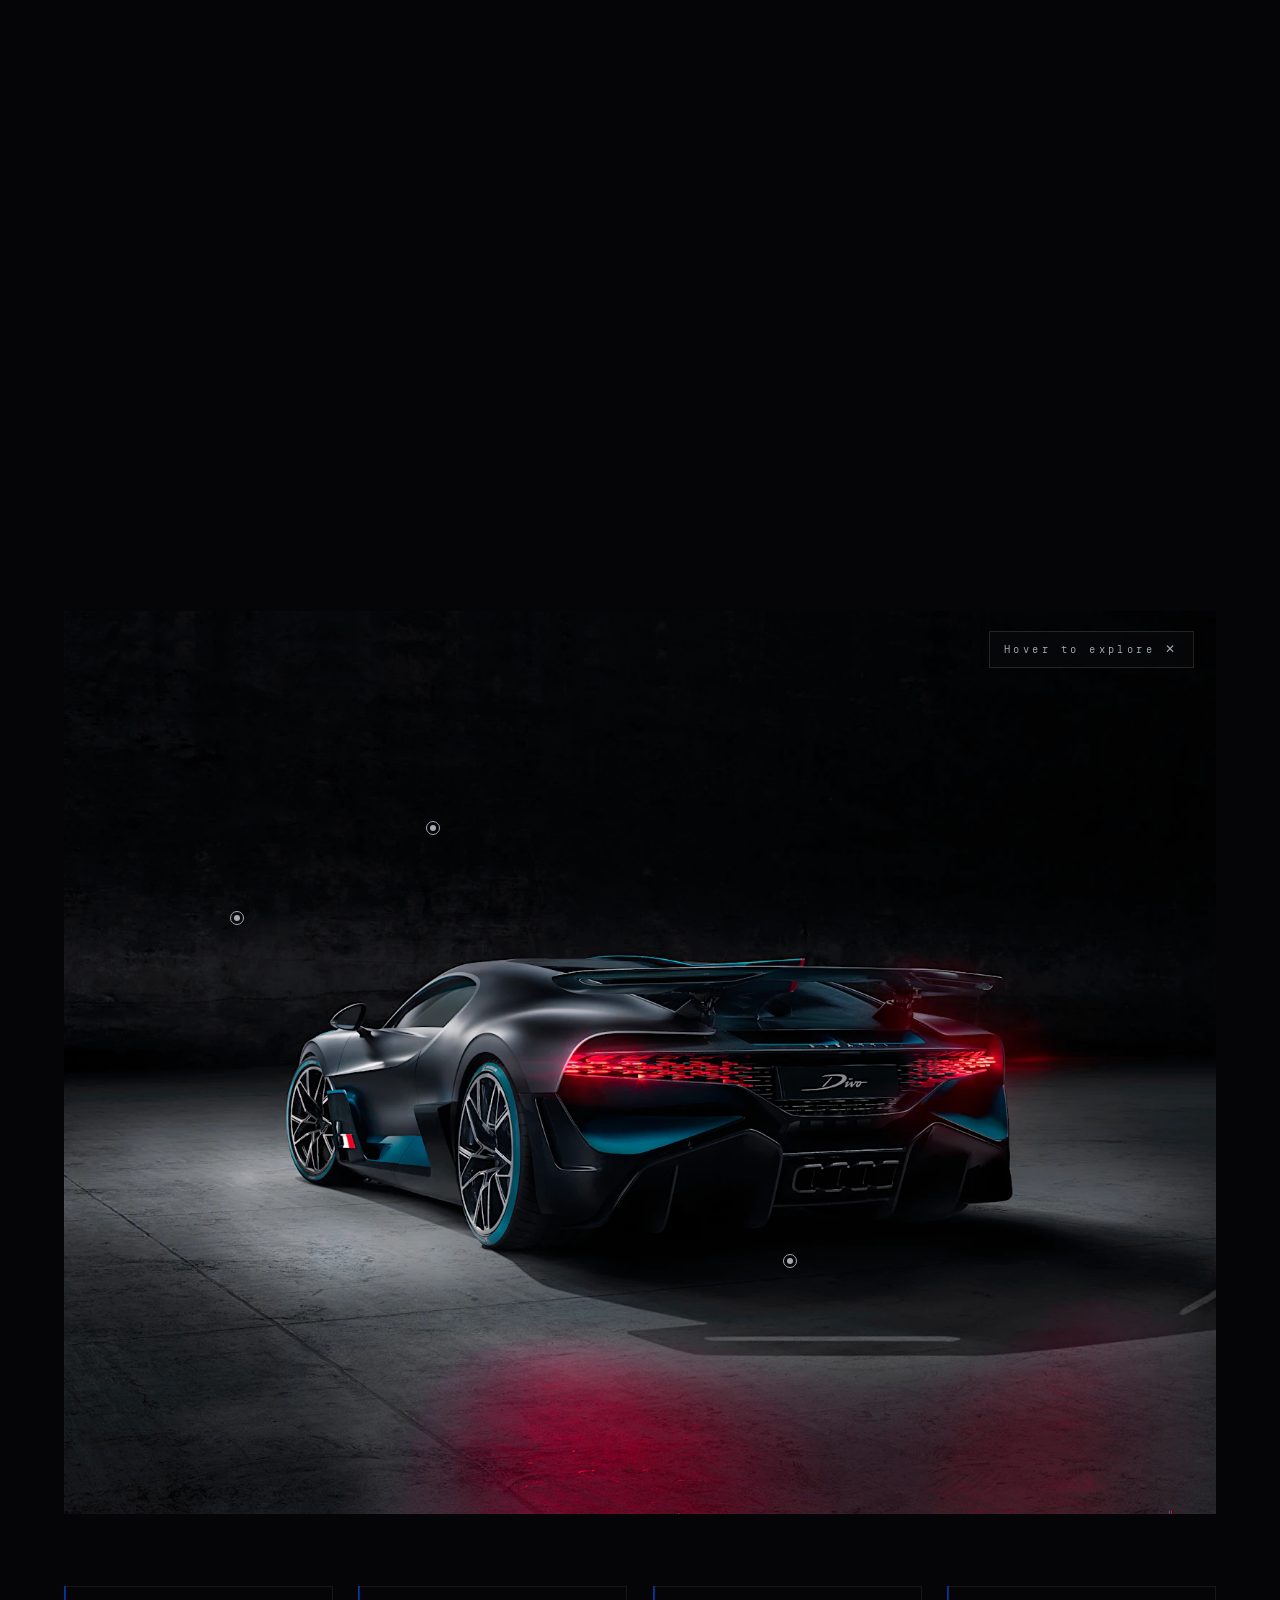
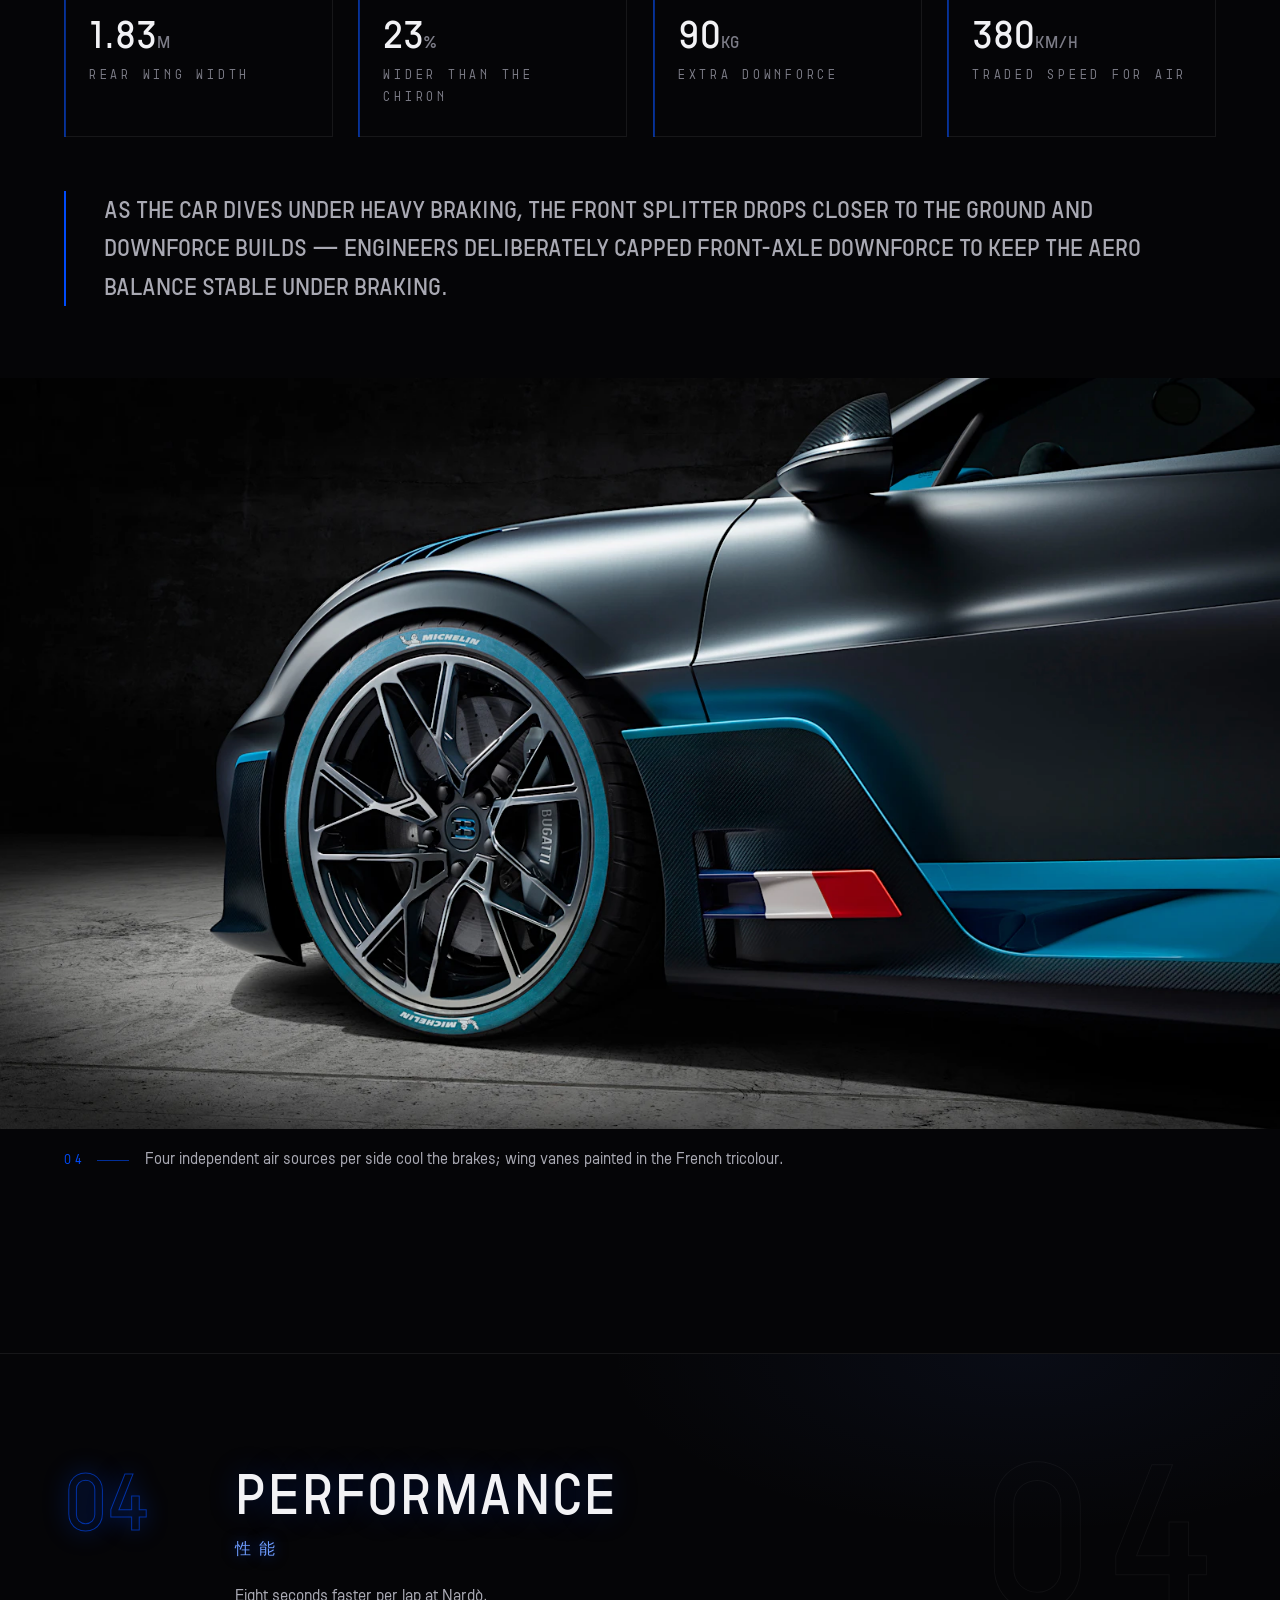
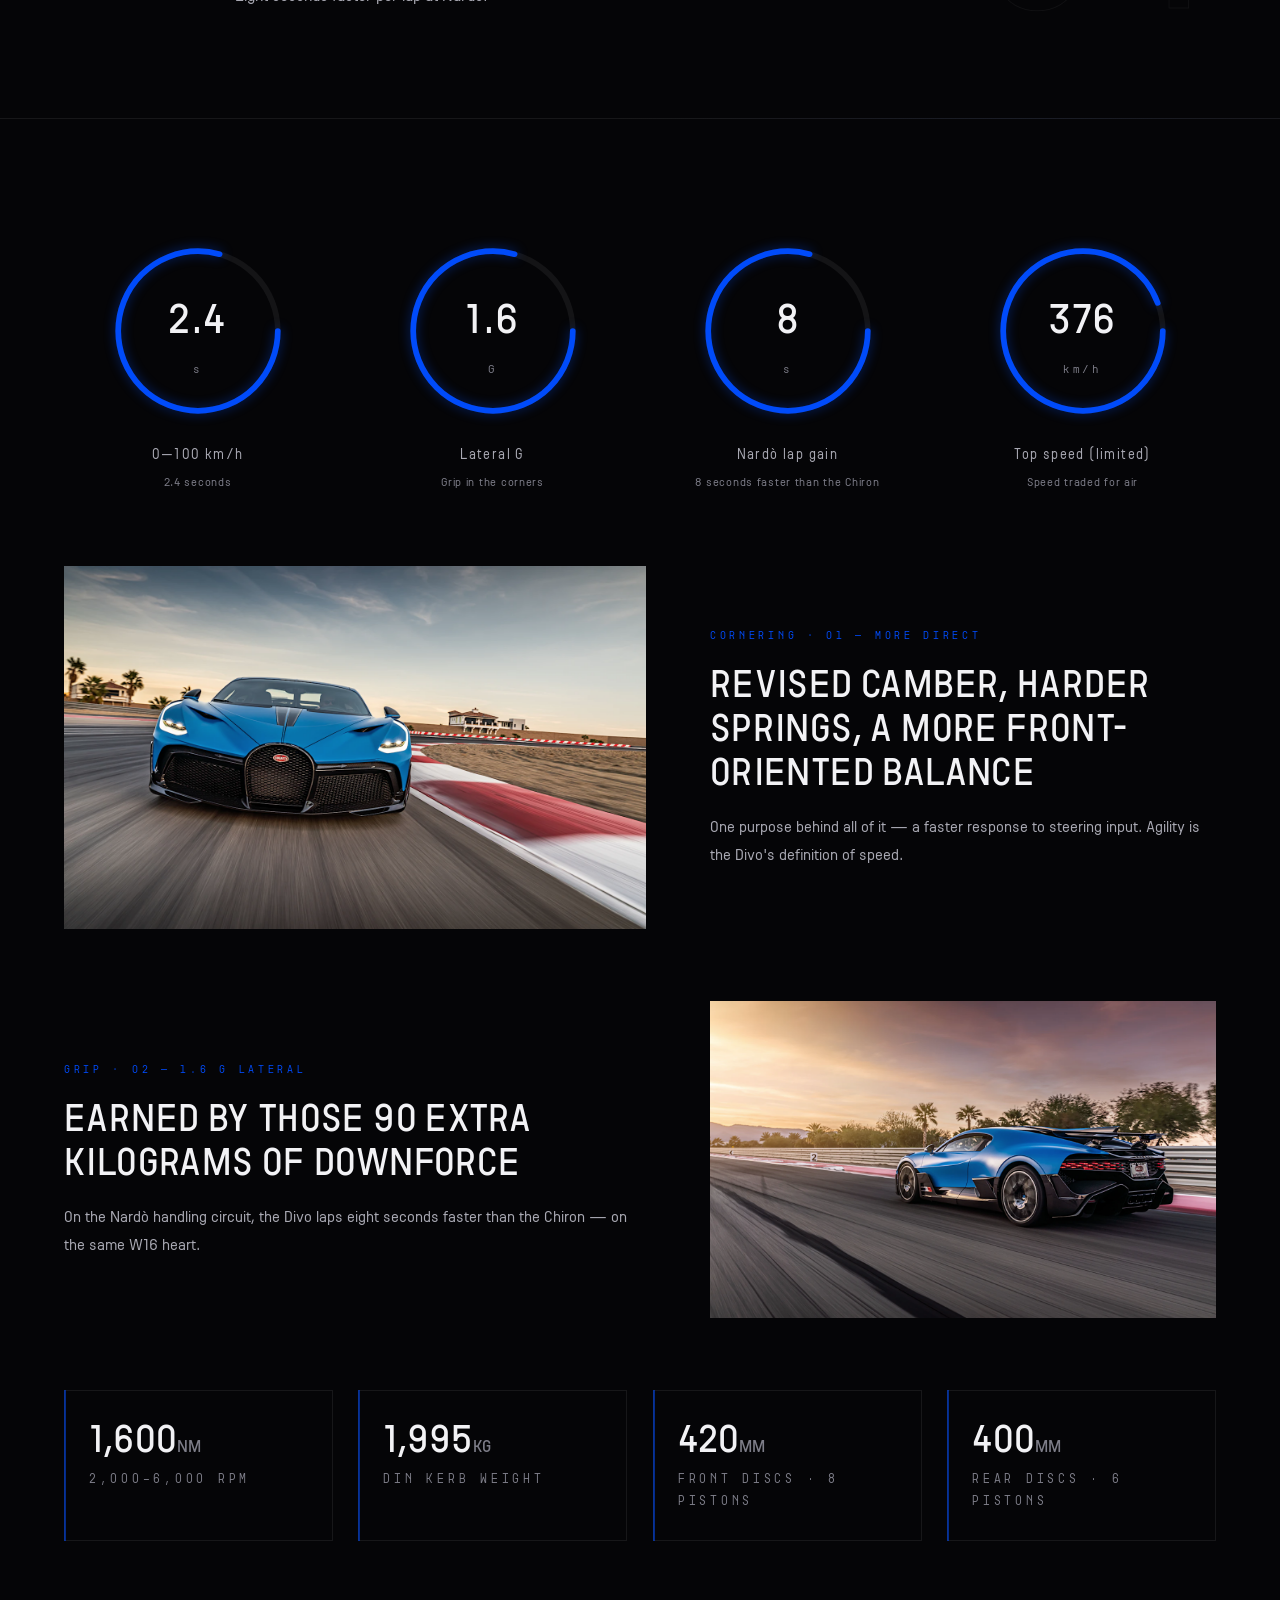
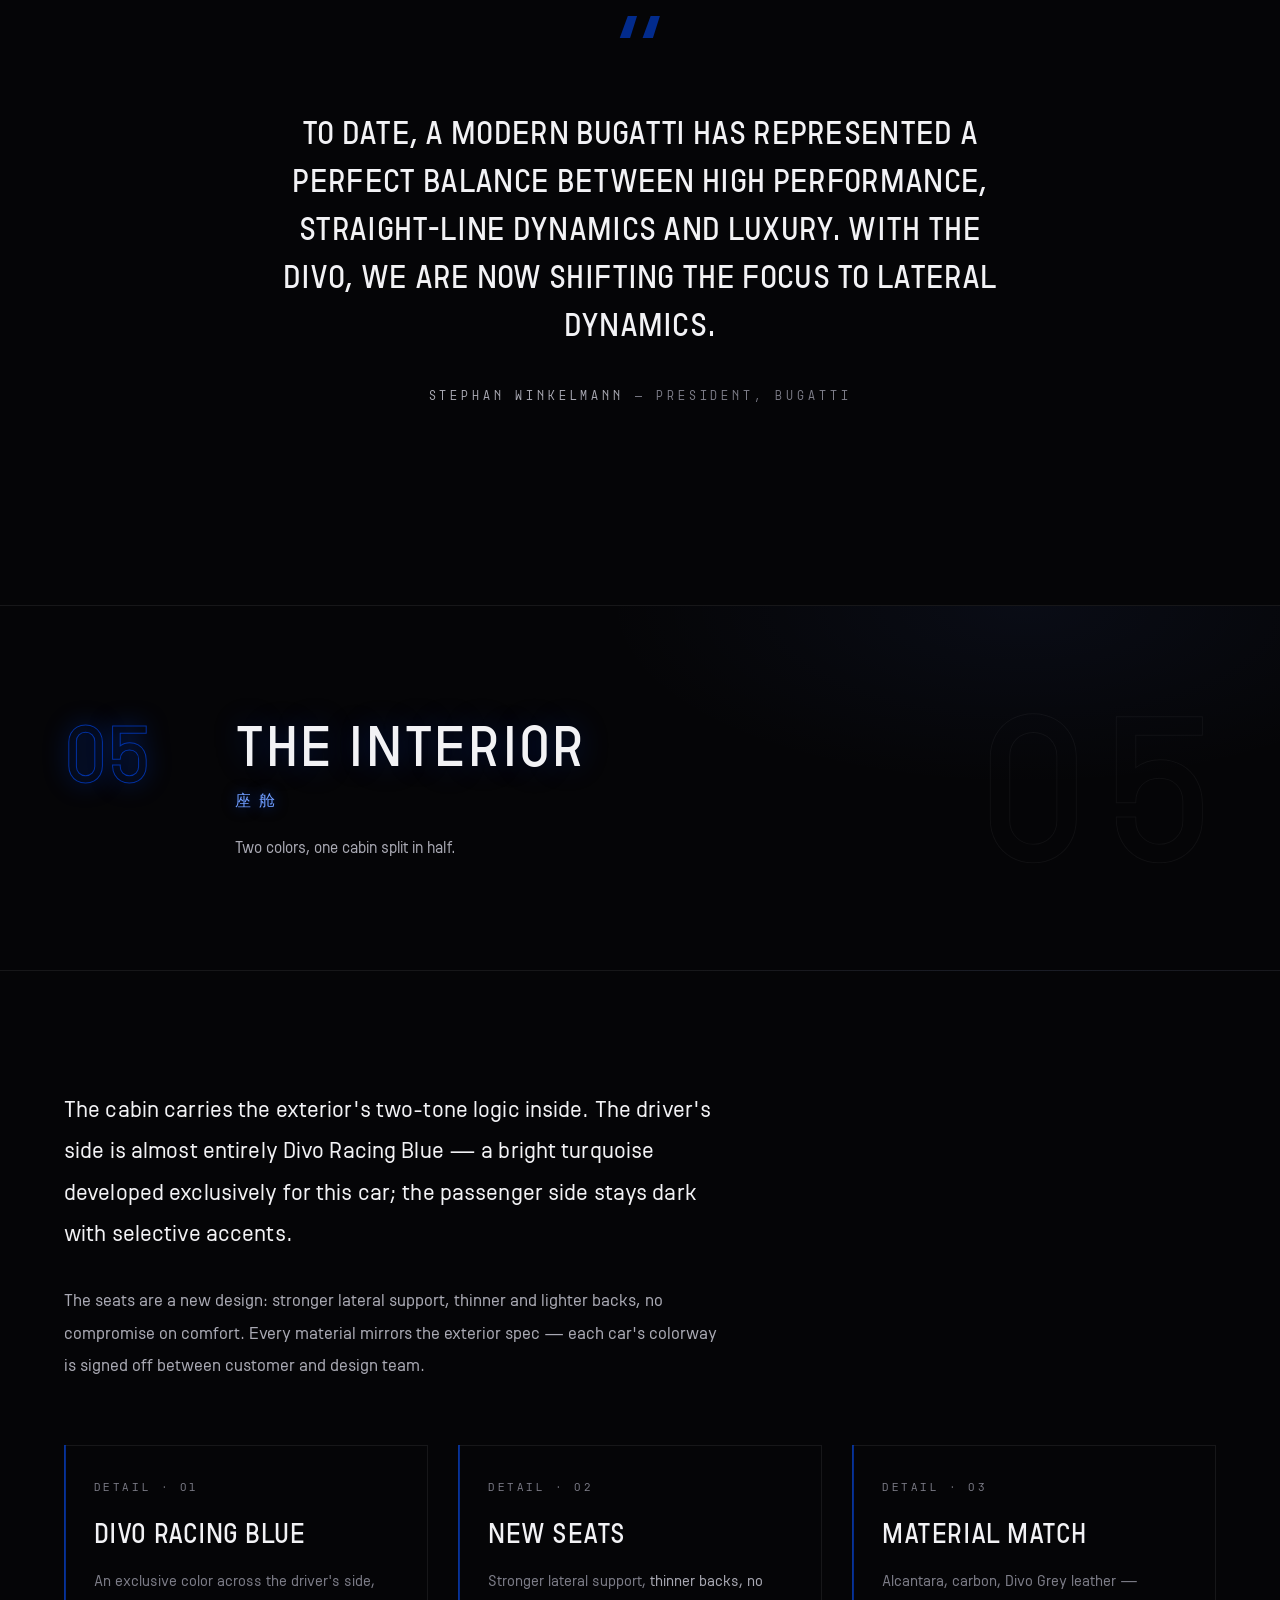
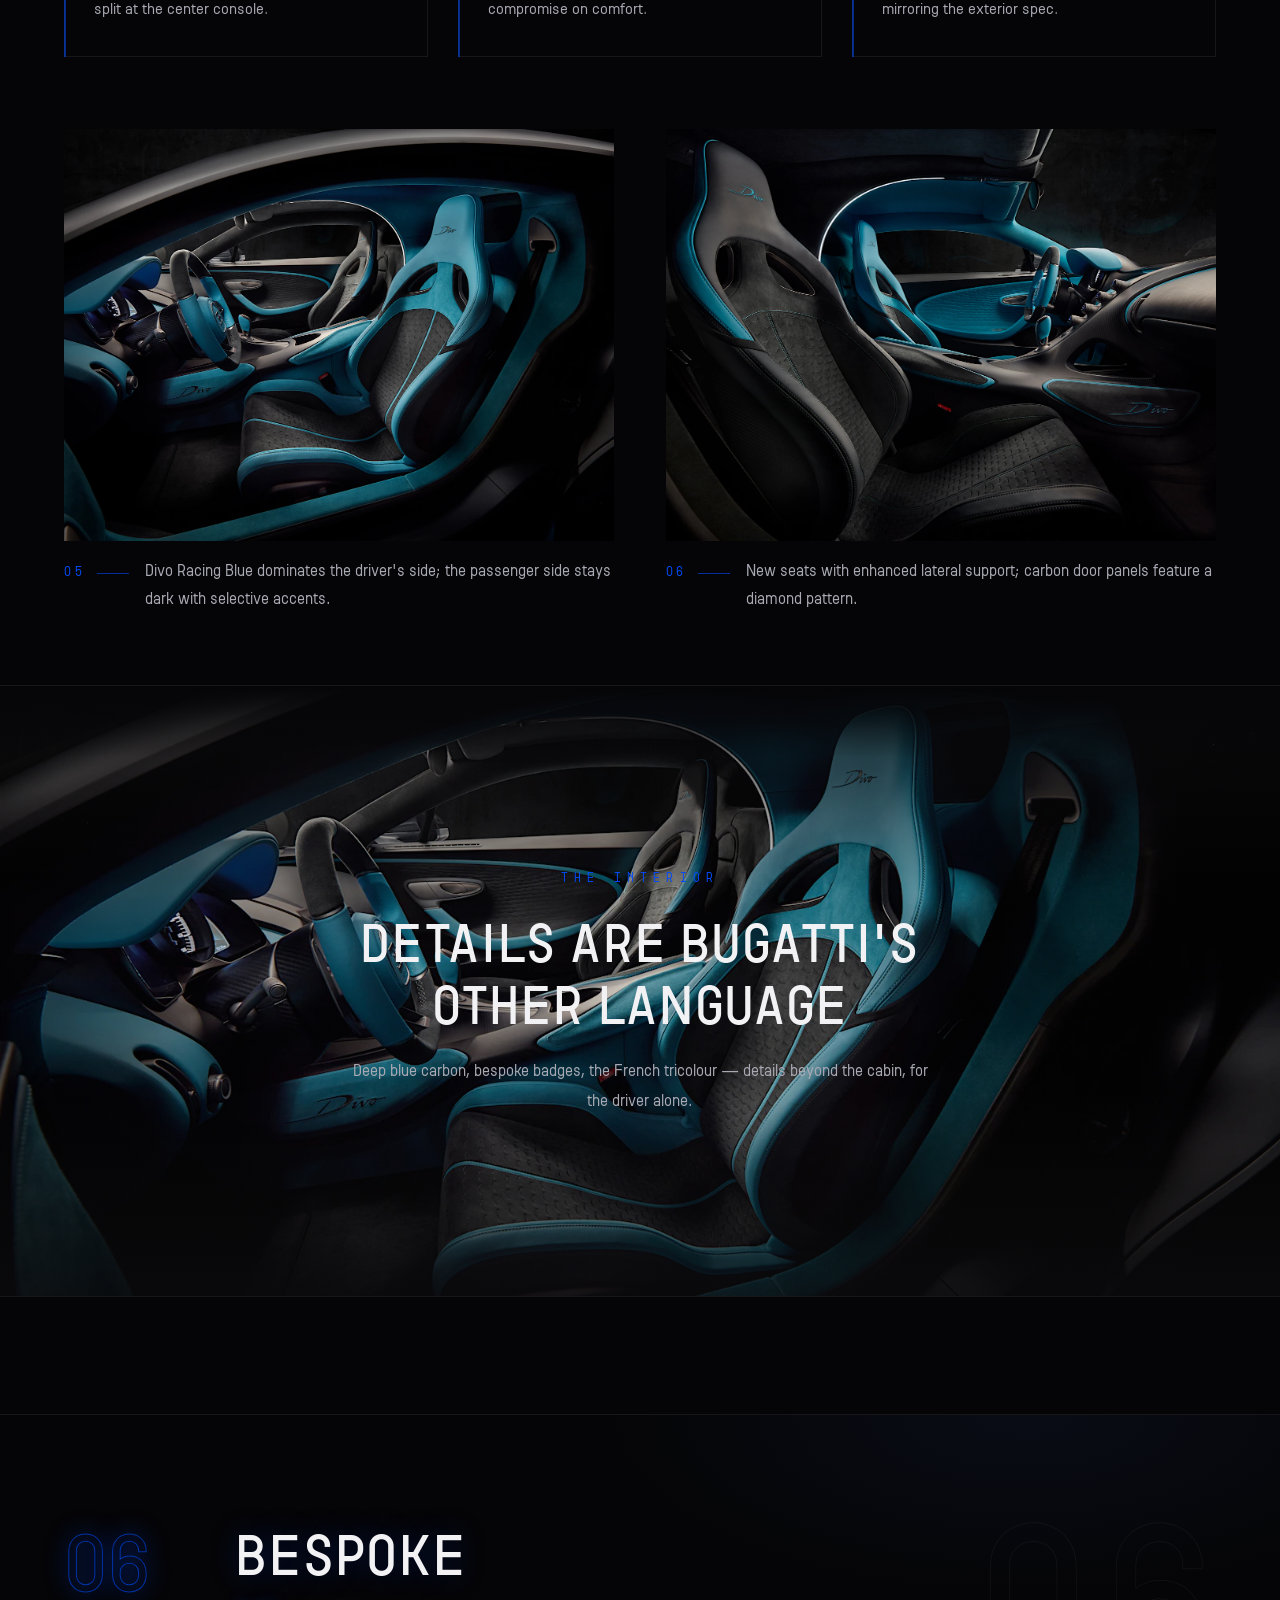
==== commit 0a6c3f43: "规范化:接入共享语言逻辑与 SEO 基建,清理未引用素材 - 语言分流改用 shared/v1/lang.js(统一实现,沿用原 localStorage 键与跳转方向) - 新增 robots.tx" ====
--- a/en.html
+++ b/en.html
@@ -14,7 +14,17 @@
 <link rel="stylesheet" href="css/style.css">
 <link rel="manifest" href="manifest.json">
 <link rel="icon" href="data:image/svg+xml,%3Csvg xmlns='http://www.w3.org/2000/svg' viewBox='0 0 100 100'%3E%3Crect width='100' height='100' fill='%230b0b0d'/%3E%3Ctext x='50' y='68' font-size='62' text-anchor='middle' fill='%23f4f2ee' font-family='serif'%3ED%3C/text%3E%3C/svg%3E">
-<script src="js/lang-detect.js"></script>
+<script src="shared/v1/lang.js" data-strategy="ip" data-key="divo-lang" data-fallback="ipinfo" data-direction="both" data-zh="index.html" data-en="en.html" defer></script>
+<!-- hc:seo:start -->
+<!-- generated by tools/seo.py · cars.json · 2026-09-11 -->
+<link rel="canonical" href="https://divo.hypercar.site/en.html">
+<link rel="alternate" hreflang="zh-CN" href="https://divo.hypercar.site/">
+<link rel="alternate" hreflang="en" href="https://divo.hypercar.site/en.html">
+<link rel="alternate" hreflang="x-default" href="https://divo.hypercar.site/">
+<script type="application/ld+json">
+{"@context":"https://schema.org","@type":"Car","name":"Bugatti Divo","brand":{"@type":"Brand","name":"Bugatti"},"model":"Divo","url":"https://divo.hypercar.site/en.html","description":"Built for Corners","productionDate":"2018","image":"https://divo.hypercar.site/img/hero-launch.webp","additionalProperty":[{"@type":"PropertyValue","name":"Peak power","value":"1500 hp"},{"@type":"PropertyValue","name":"Top speed","value":"380 km/h"},{"@type":"PropertyValue","name":"Production","value":"40 cars"}]}
+</script>
+<!-- hc:seo:end -->
 </head>
 <body>
 
--- a/css/style.css
+++ b/css/style.css
@@ -1923,7 +1923,6 @@
 
 /* webcard 视频统一 16:9 */
 
-
 /* facts/stat 也统一卡片化 */
 .fact, .stat {
   padding: clamp(1.3rem, 3vh, 1.8rem) clamp(1.1rem, 2.4vw, 1.5rem);
@@ -2091,67 +2090,5 @@
 @media (max-width: 900px) {
   .chapter-video { min-height: 52vh; }
 }
-/* ---------- HYPERCAR 门户跳转 ---------- */
-.portal-bar {
-  display: flex;
-  align-items: center;
-  gap: 16px;
-  width: fit-content;
-  max-width: calc(100% - 48px);
-  margin: 52px auto 20px;
-  padding: 15px 40px;
-  border: 1.5px solid var(--accent, var(--blue-lux, var(--red, var(--gold))));
-  border-radius: 999px;
-  background: rgba(255, 255, 255, 0.045);
-  color: var(--ink-dim, var(--dim));
-  font-family: var(--font-mono, var(--mono));
-  font-size: 11.5px;
-  letter-spacing: 0.2em;
-  text-decoration: none;
-  transition: border-color .35s, color .35s, background .35s, transform .35s;
-}
-.portal-bar:hover { transform: translateY(-2px); background: rgba(255, 255, 255, 0.09); }
-.portal-bar__rule {
-  width: 36px;
-  height: 1px;
-  flex: none;
-  background: linear-gradient(90deg, transparent, var(--accent, var(--blue-lux, var(--red, var(--gold)))));
-}
-.portal-bar__rule--r { background: linear-gradient(90deg, var(--accent, var(--blue-lux, var(--red, var(--gold)))), transparent); }
-.portal-bar__badge {
-  width: 24px;
-  height: 24px;
-  border-radius: 7px;
-  flex: none;
-  display: grid;
-  place-items: center;
-  background: var(--accent, var(--blue-lux, var(--red, var(--gold))));
-  color: #0b0b0e;
-  font-size: 13px;
-  font-weight: 700;
-  box-shadow: 0 0 14px var(--accent, var(--blue-lux, var(--red, var(--gold))));
-}
-.portal-bar__name {
-  color: var(--accent, var(--blue-lux, var(--red, var(--gold))));
-  font-weight: 700;
-  letter-spacing: 0.24em;
-  white-space: nowrap;
-}
-.portal-bar__sep {
-  width: 1px;
-  height: 16px;
-  flex: none;
-  background: var(--line);
-}
-.portal-bar__text {
-  color: var(--ink-dim, var(--dim));
-  letter-spacing: 0.12em;
-  white-space: nowrap;
-}
-.portal-bar__arrow { font-style: normal; transition: transform .35s; }
-.portal-bar:hover .portal-bar__arrow { transform: translateX(4px); }
 @media (max-width: 720px) {
-  .portal-bar { flex-wrap: wrap; justify-content: center; text-align: center; margin: 30px 20px 14px; padding: 13px 26px; gap: 12px; }
-  .portal-bar__rule { display: none; }
-  .portal-bar__text { white-space: normal; }
-}
+}
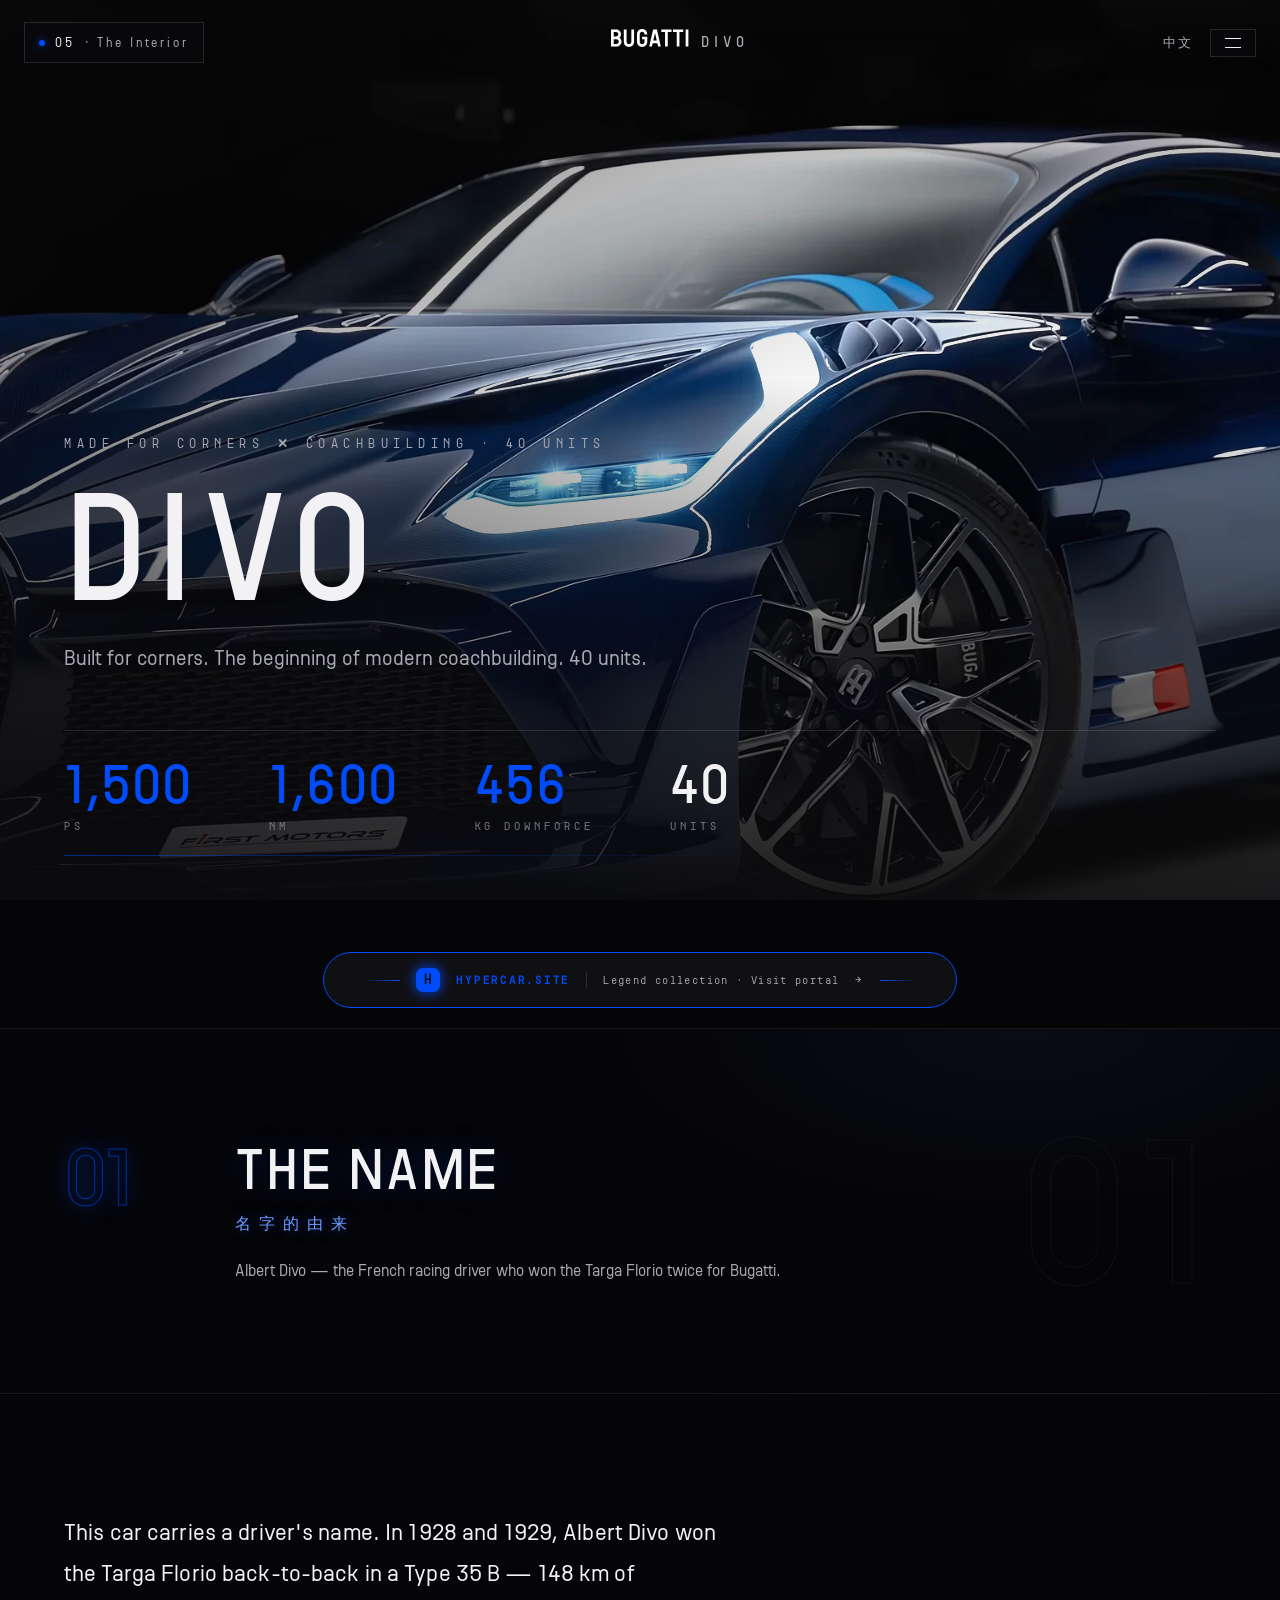
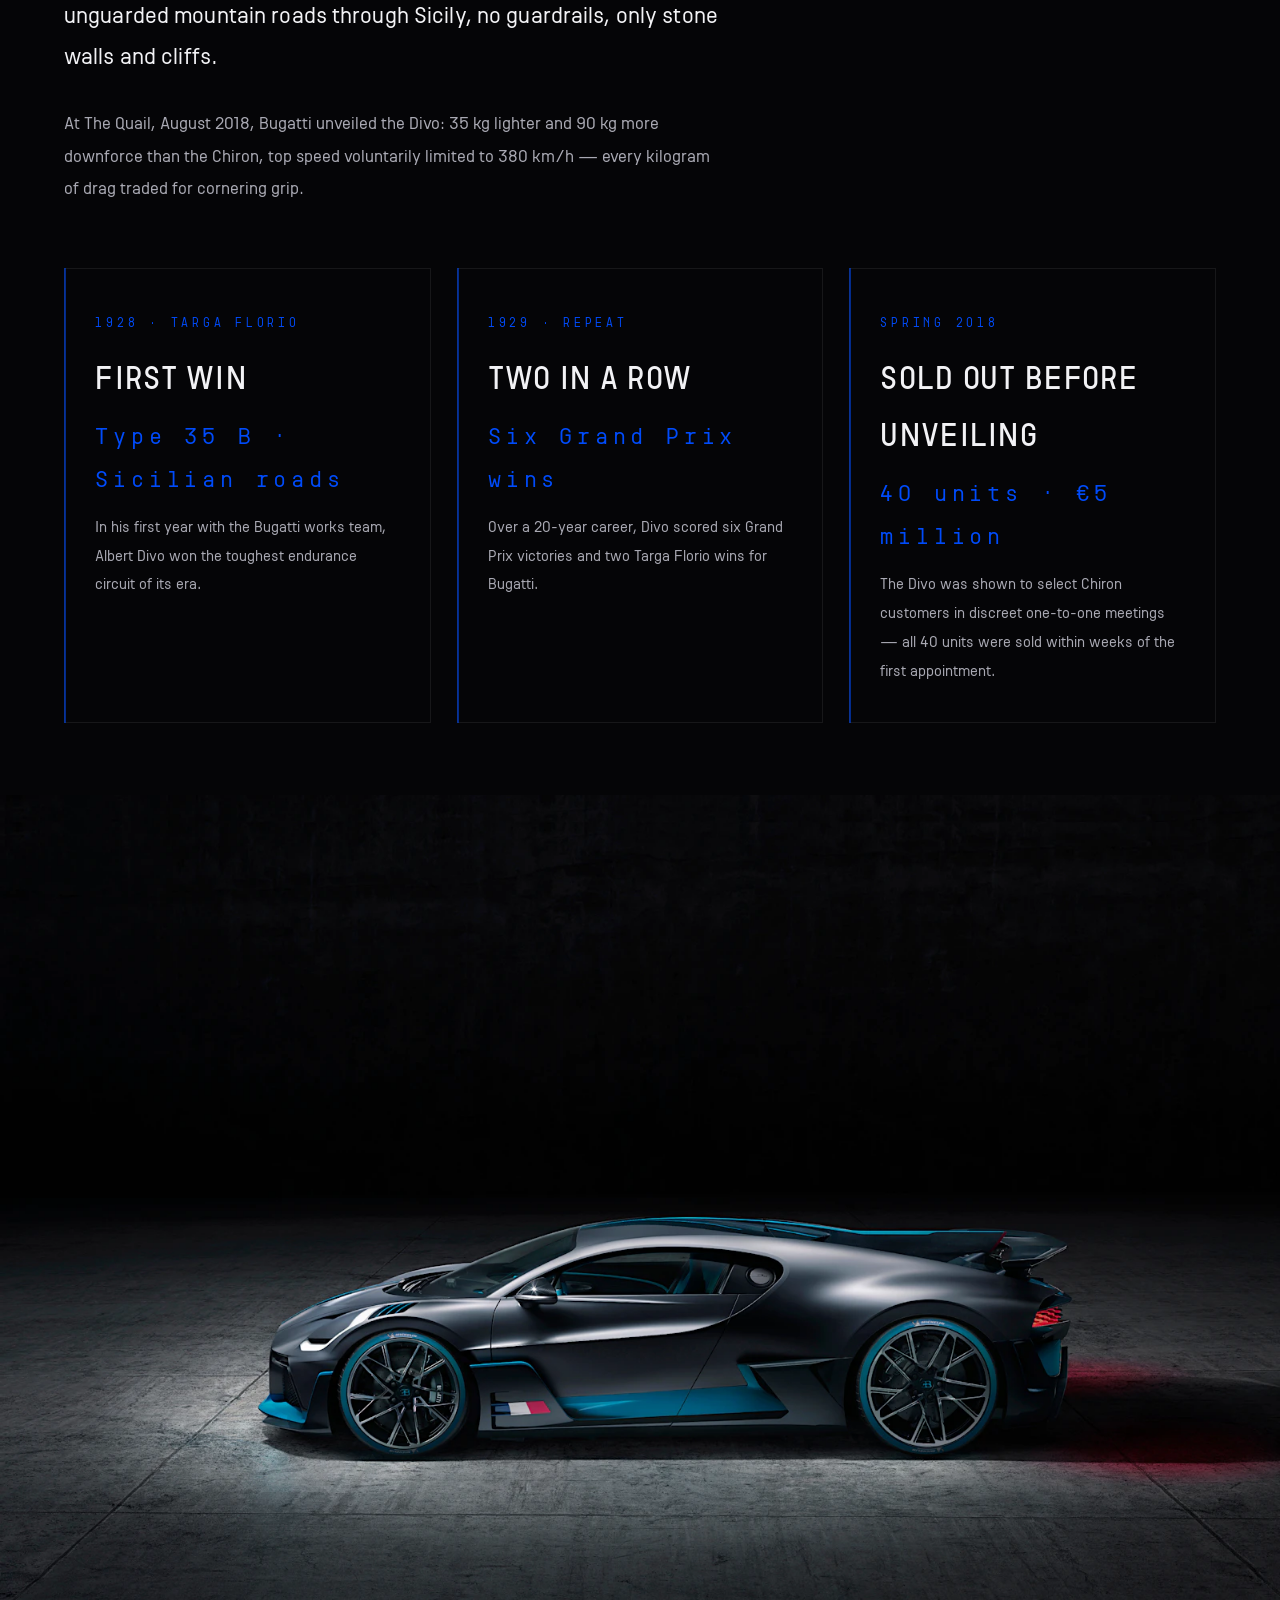
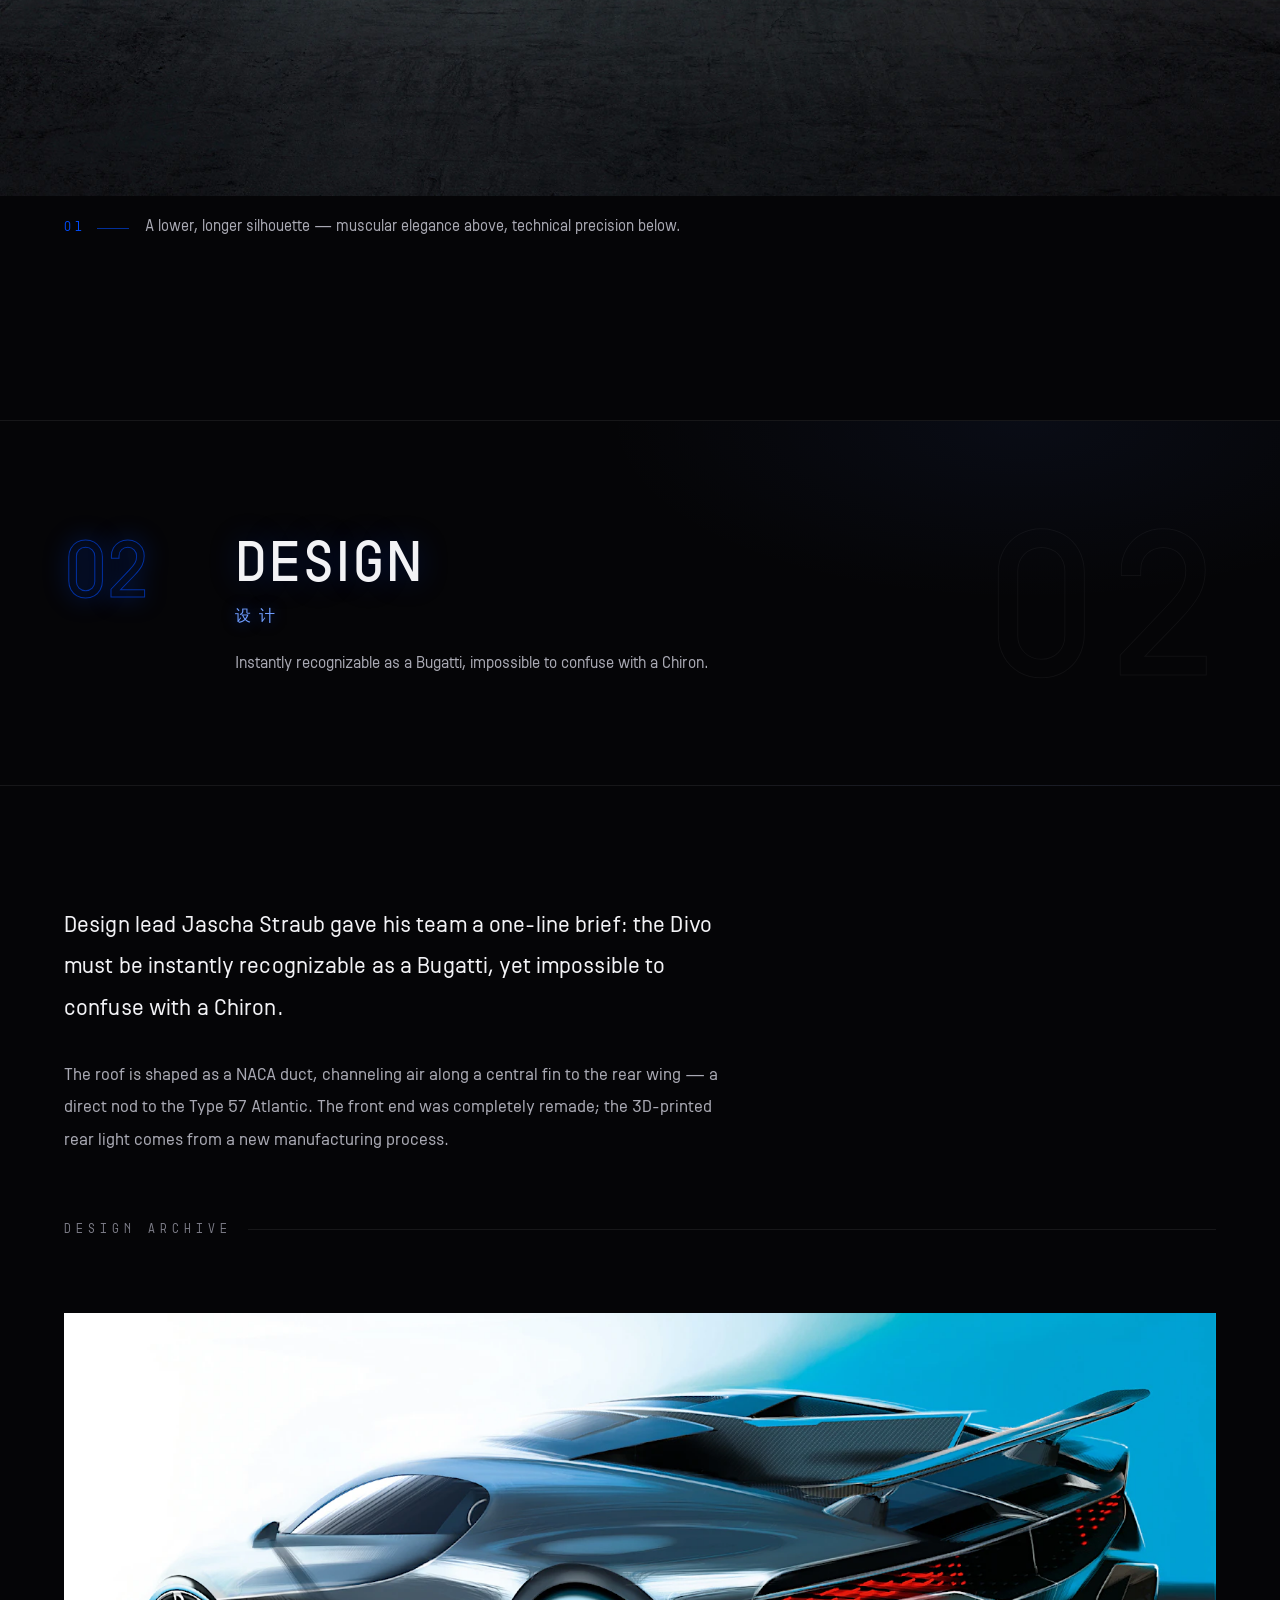
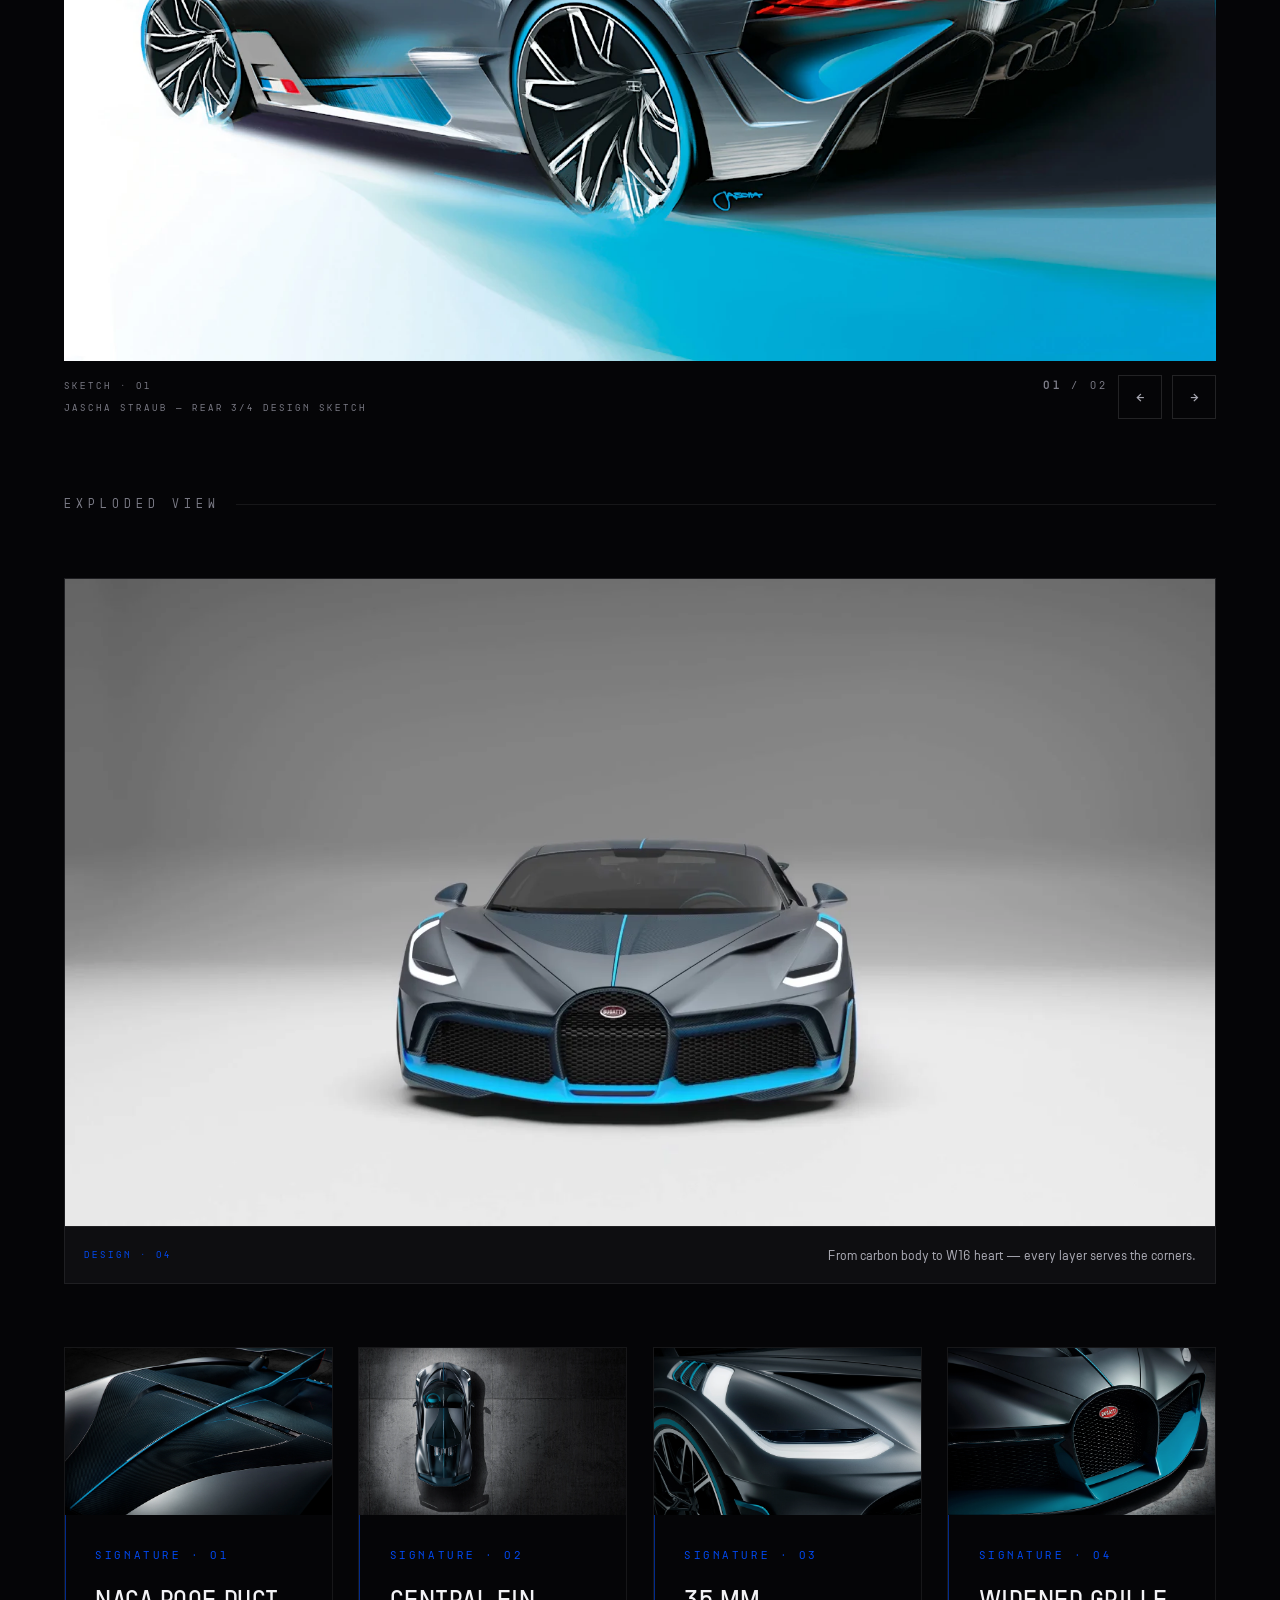
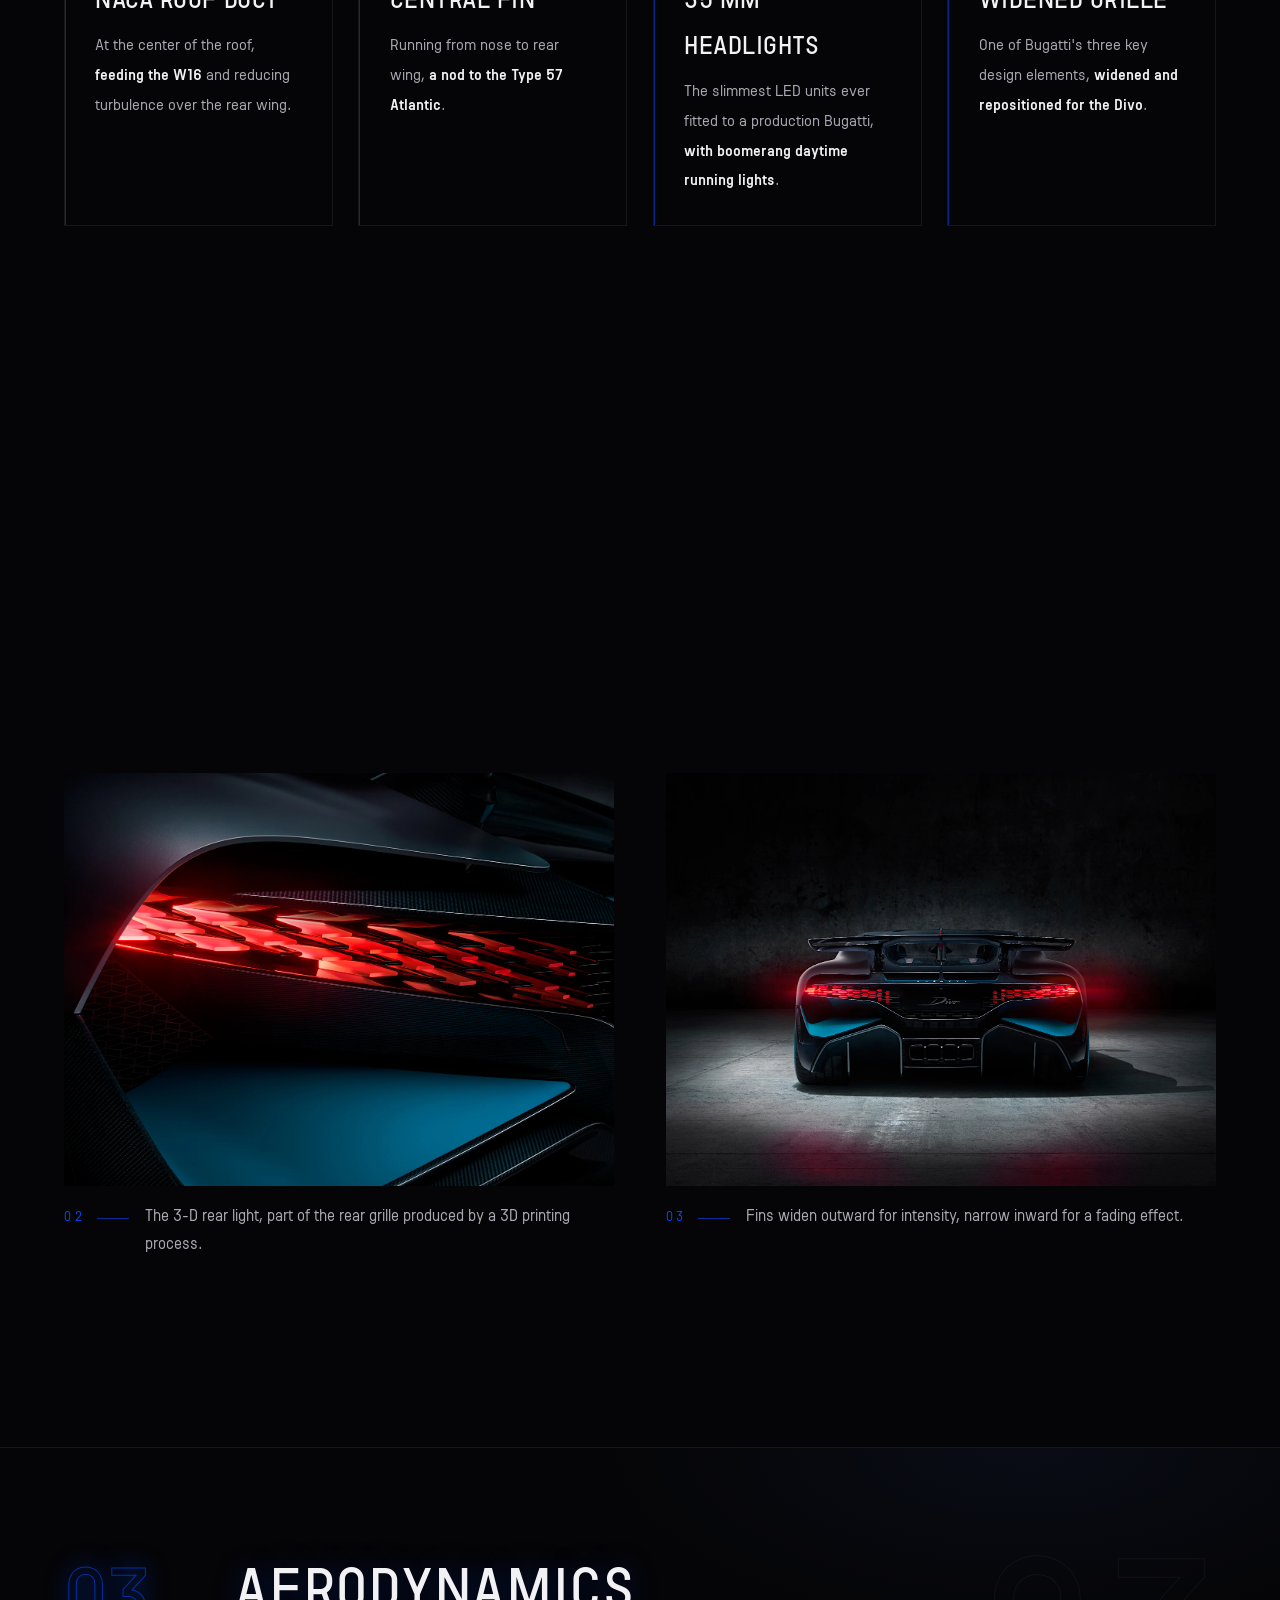
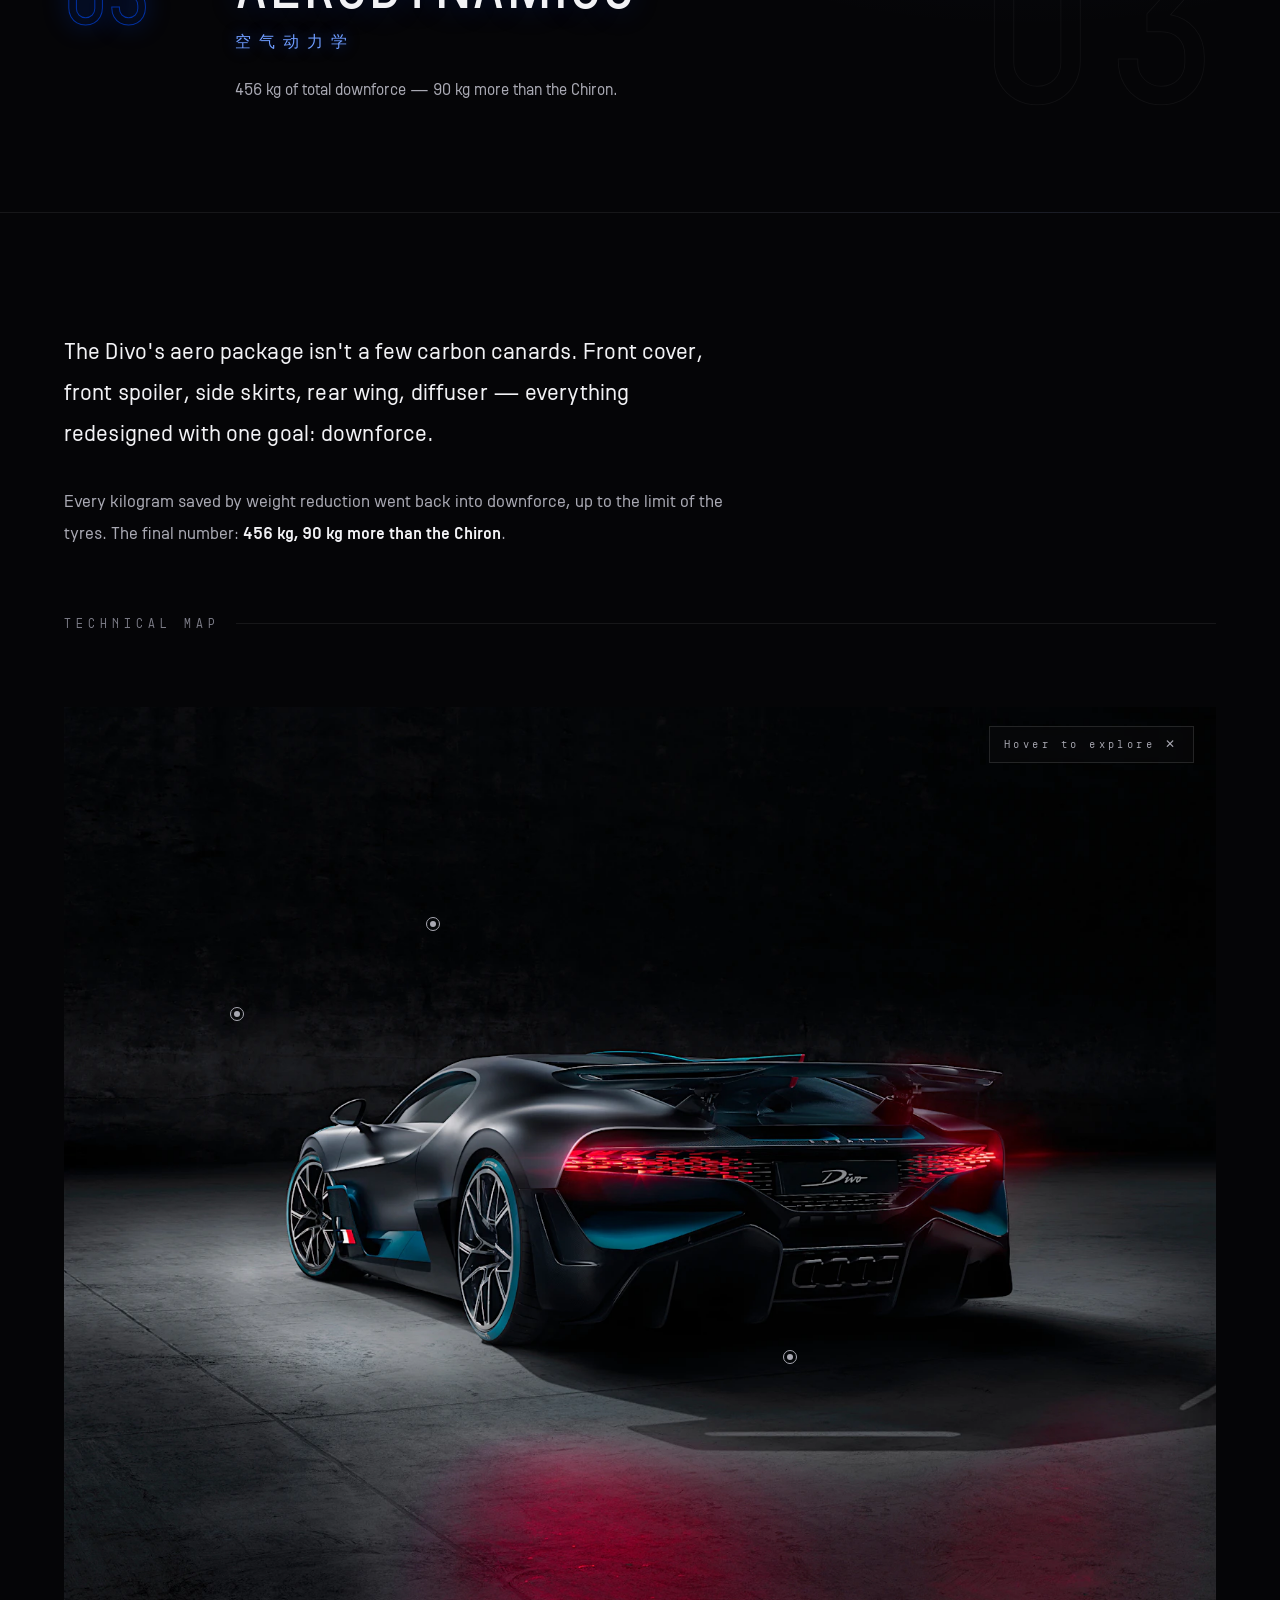
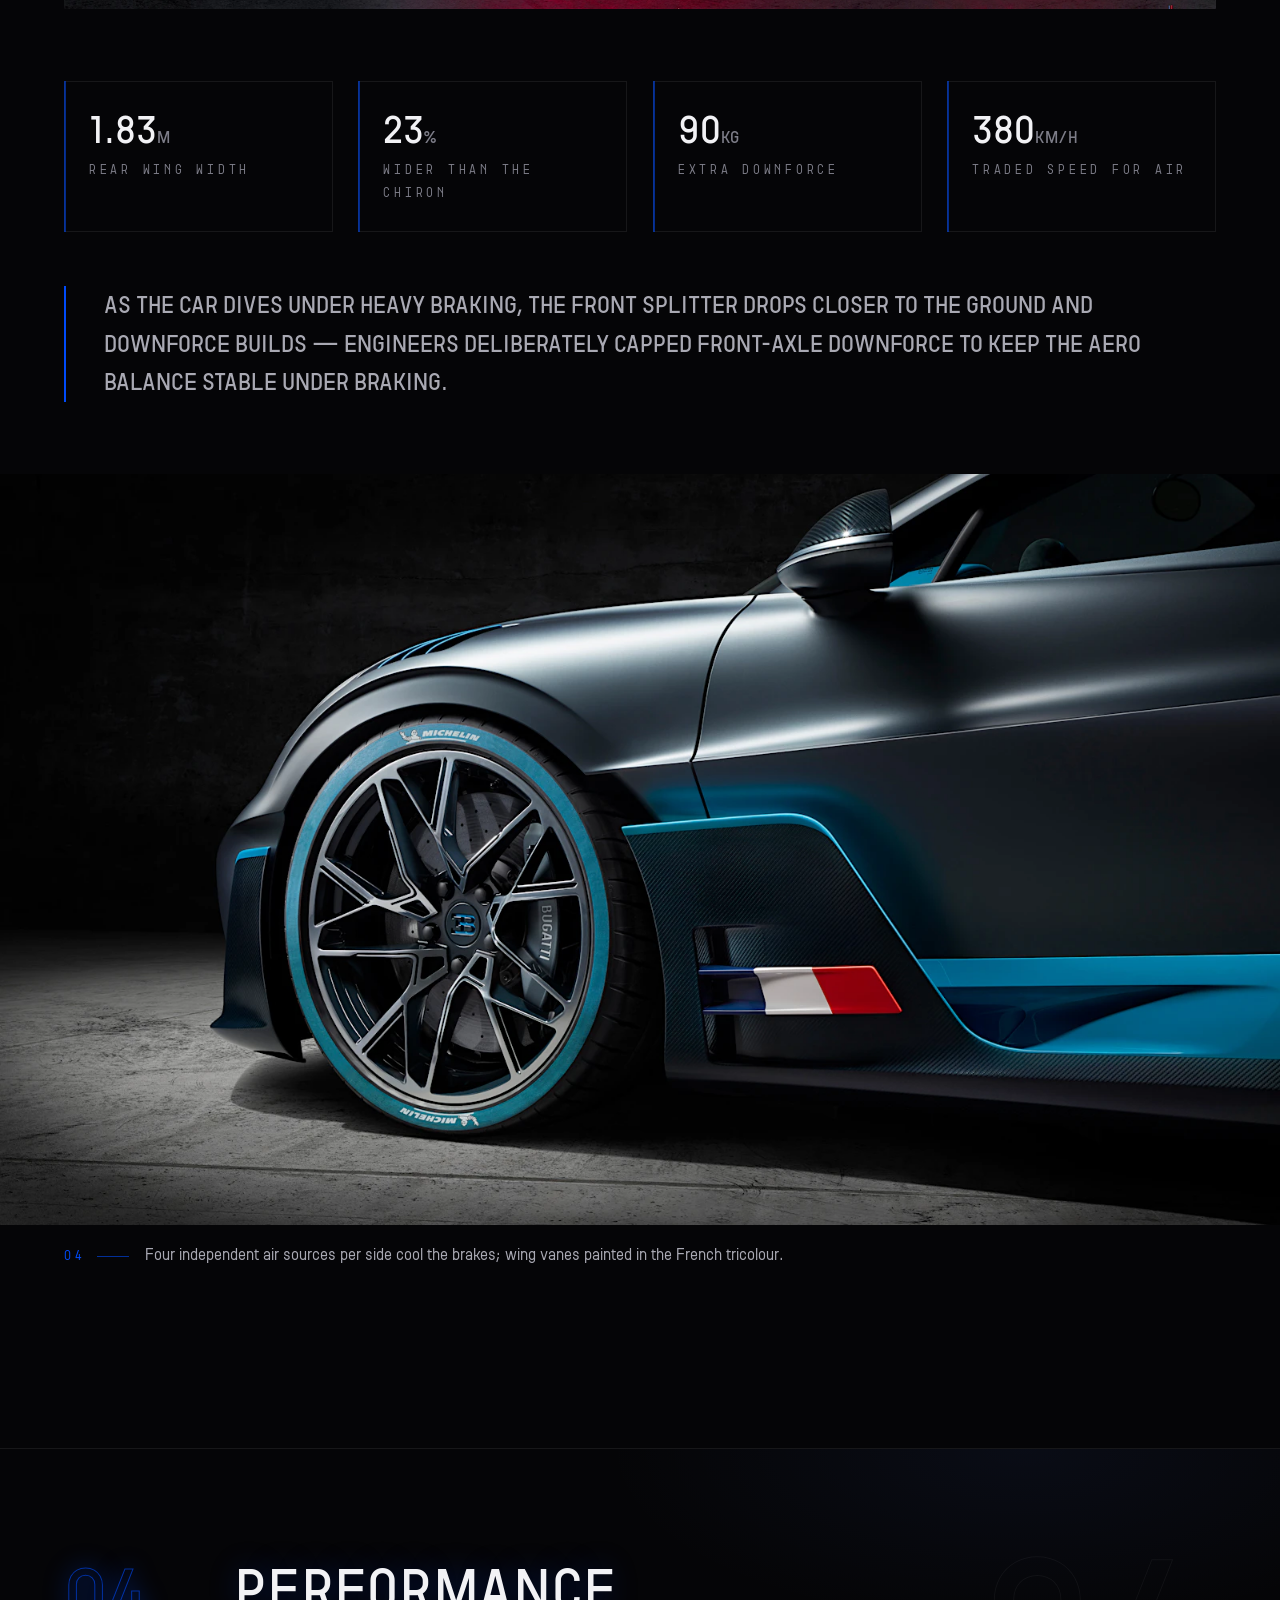
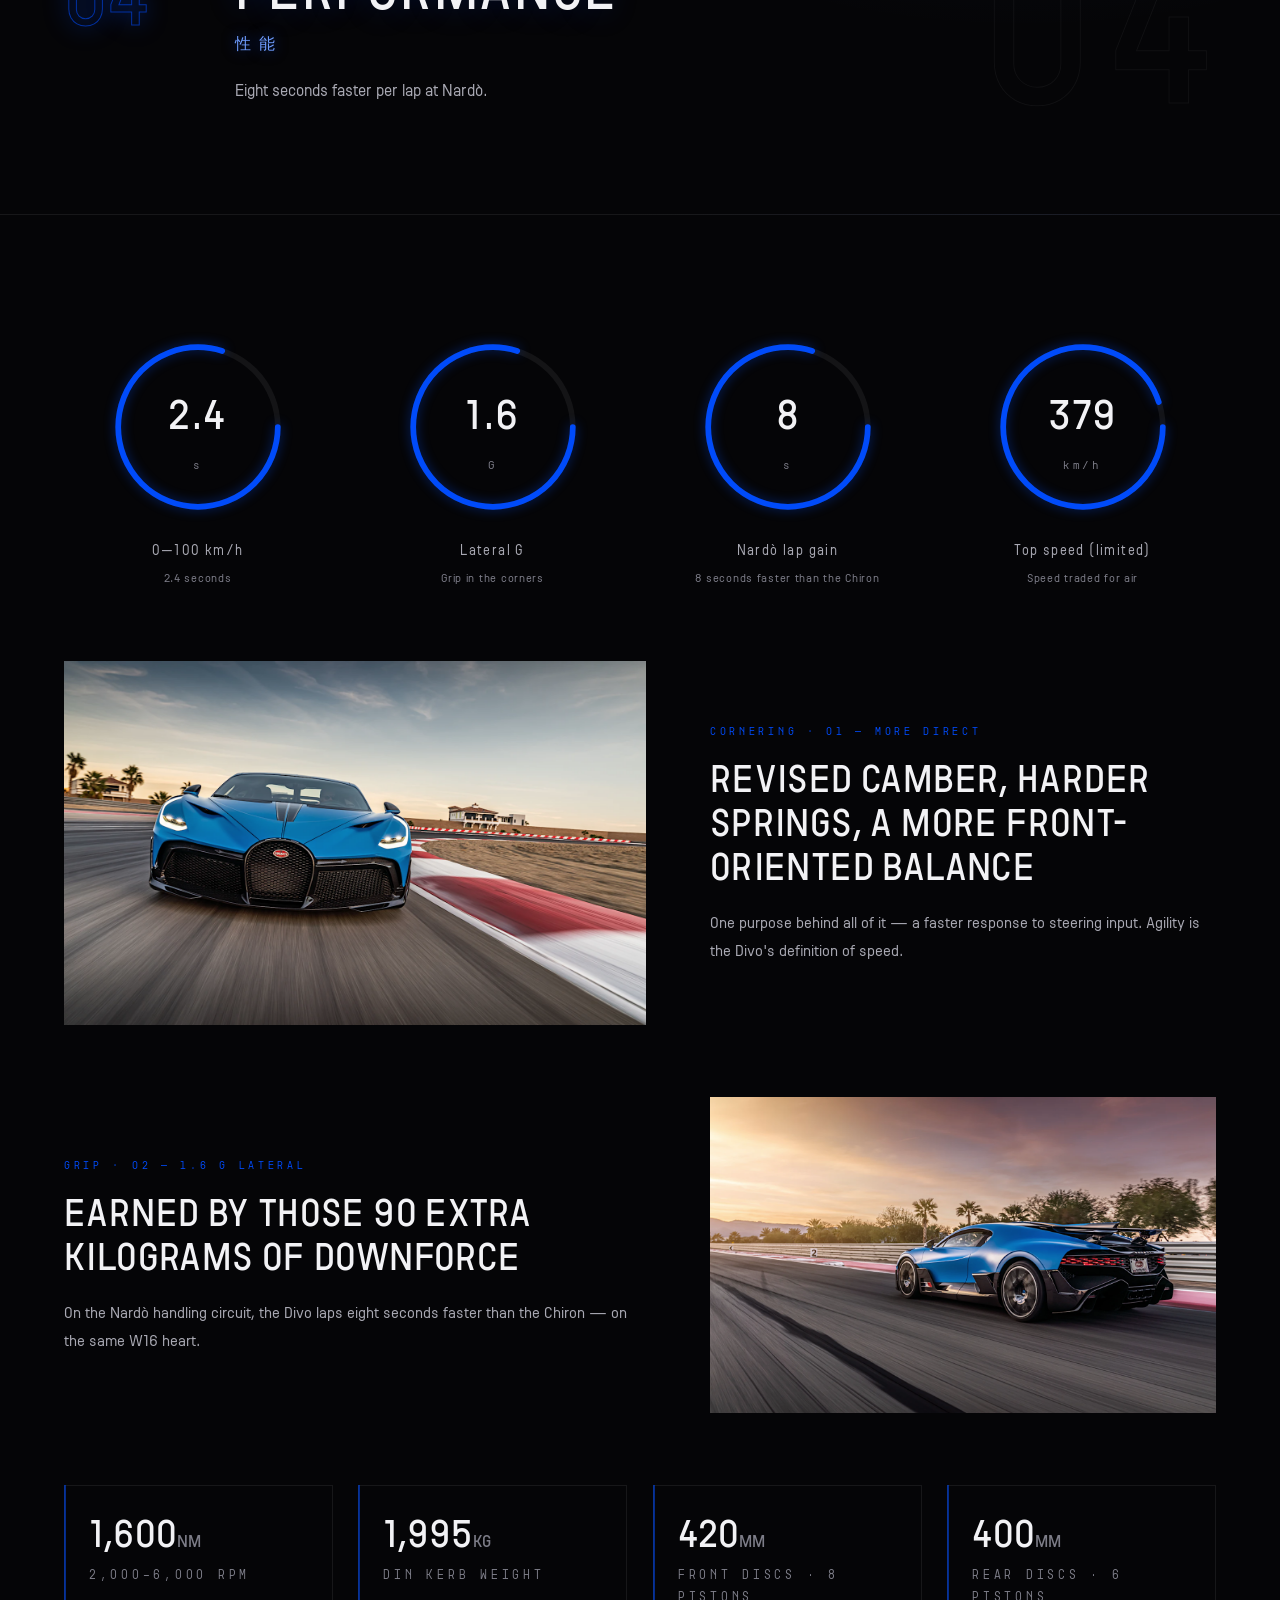
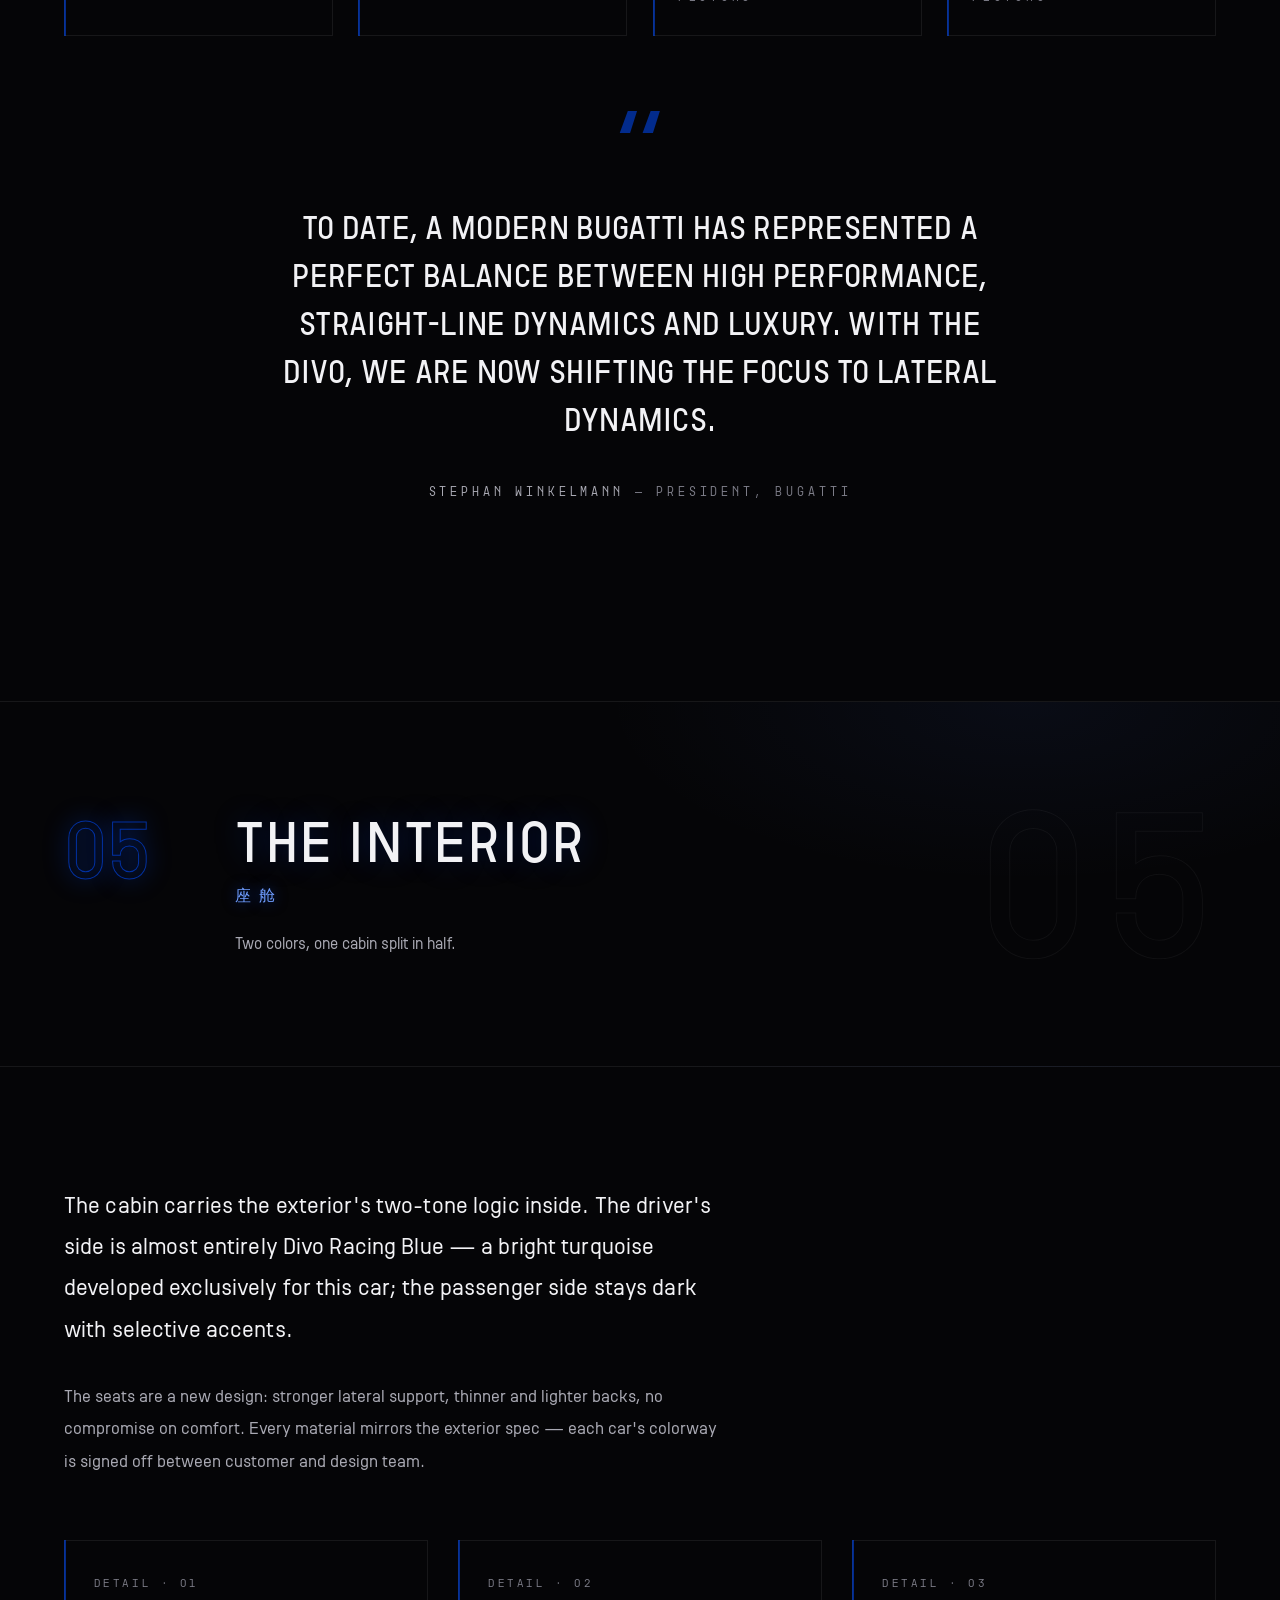
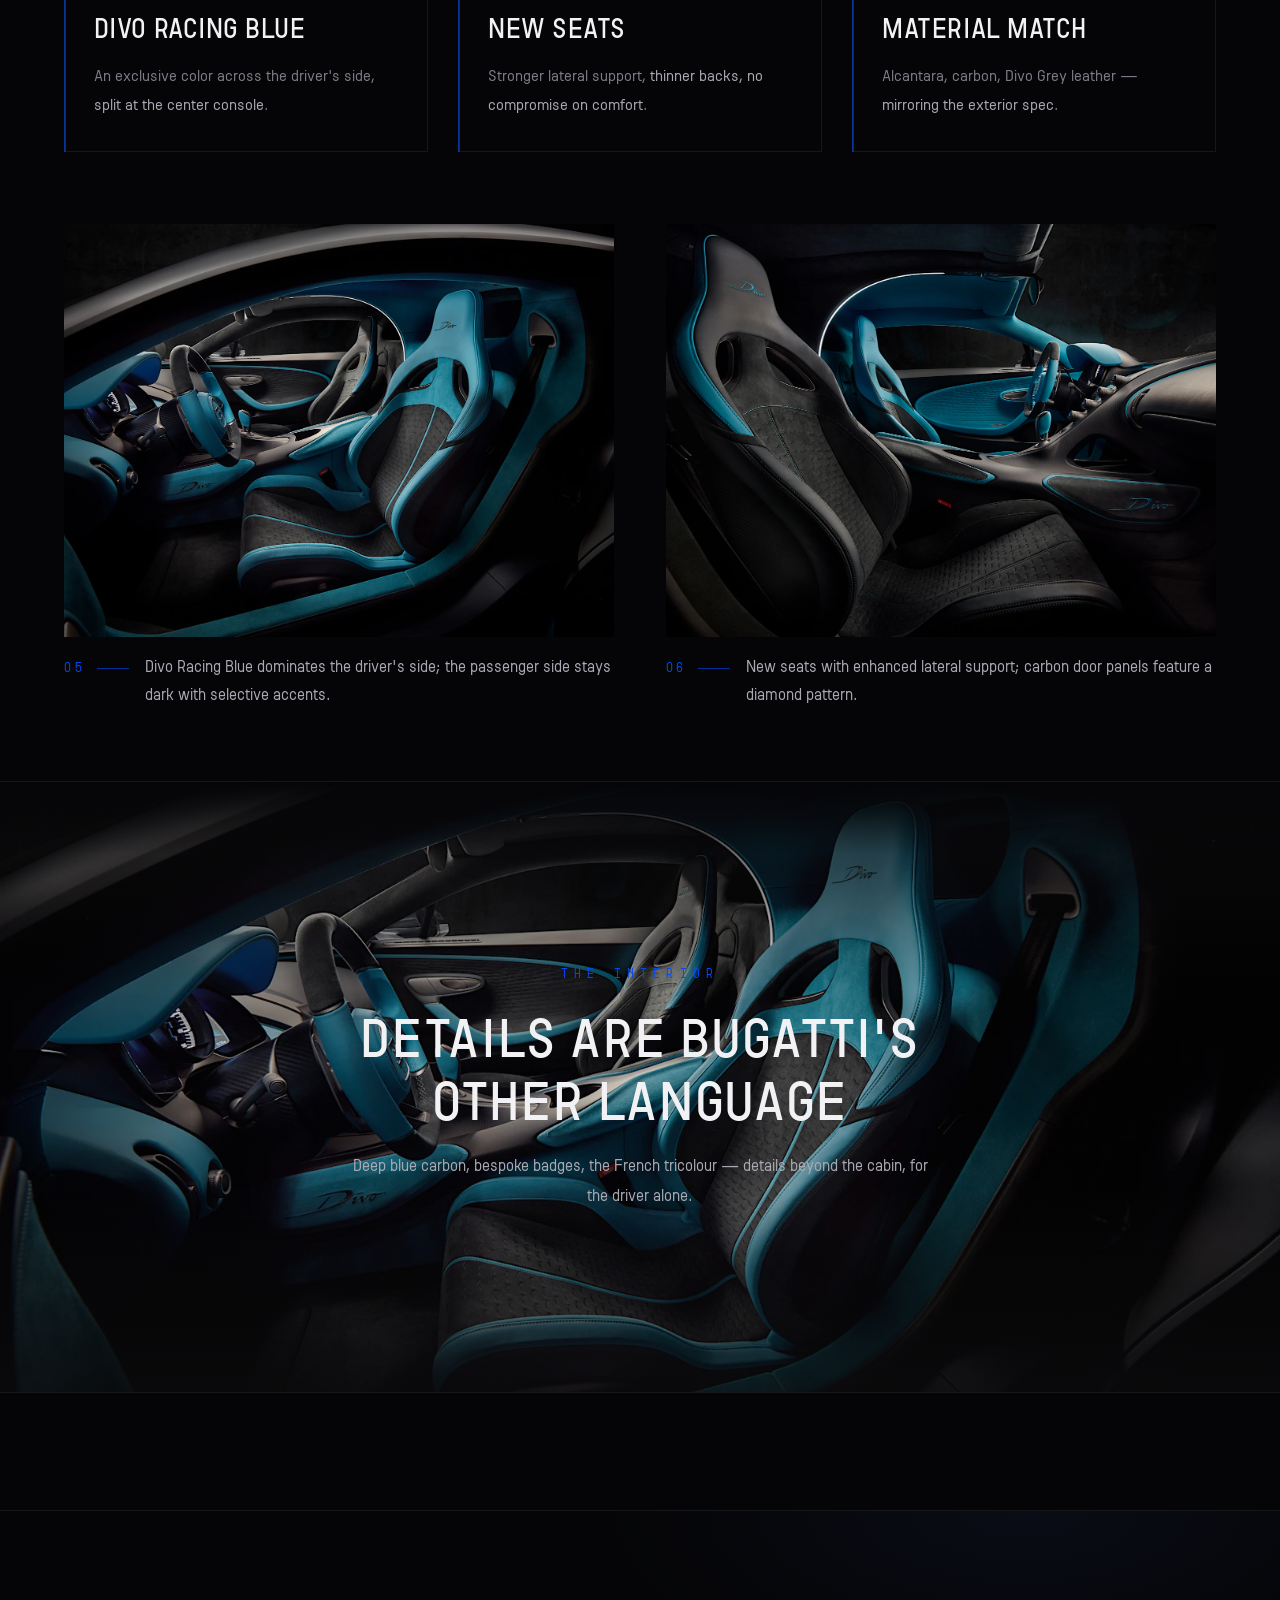
==== commit e7a367a4: "规范化:接入共享语言逻辑与 SEO 基建,清理未引用素材 - 语言分流改用 shared/v1/lang.js(统一实现,沿用原 localStorage 键与跳转方向) - 新增 robots.tx" ====
--- a/en.html
+++ b/en.html
@@ -11,10 +11,11 @@
 <meta property="og:image" content="img/hero-launch.webp">
 <meta property="og:url" content="https://divo.hypercar.site/">
 <meta name="twitter:card" content="summary_large_image">
-<link rel="stylesheet" href="css/style.css">
+<link rel="stylesheet" href="shared/v1/components.css?v=dda33c0d">
+<link rel="stylesheet" href="css/style.css?v=630753b8">
 <link rel="manifest" href="manifest.json">
 <link rel="icon" href="data:image/svg+xml,%3Csvg xmlns='http://www.w3.org/2000/svg' viewBox='0 0 100 100'%3E%3Crect width='100' height='100' fill='%230b0b0d'/%3E%3Ctext x='50' y='68' font-size='62' text-anchor='middle' fill='%23f4f2ee' font-family='serif'%3ED%3C/text%3E%3C/svg%3E">
-<script src="shared/v1/lang.js" data-strategy="ip" data-key="divo-lang" data-fallback="ipinfo" data-direction="both" data-zh="index.html" data-en="en.html" defer></script>
+<script src="shared/v1/lang.js?v=cc2024b6" data-strategy="ip" data-key="divo-lang" data-fallback="ipinfo" data-direction="both" data-zh="index.html" data-en="en.html" defer></script>
 <!-- hc:seo:start -->
 <!-- generated by tools/seo.py · cars.json · 2026-09-11 -->
 <link rel="canonical" href="https://divo.hypercar.site/en.html">
@@ -706,6 +707,6 @@
   </div>
 </footer>
 
-<script src="js/main.js"></script>
+<script src="js/main.js?v=6351cb6b"></script>
 </body>
 </html>
--- a/shared/v1/components.css
+++ b/shared/v1/components.css
@@ -0,0 +1,83 @@
+/* ==========================================================================
+   shared/v1/components.css — hypercar 站点群共享组件
+   --------------------------------------------------------------------------
+   只收录**经实测逐字节相同**的组件。抽取工具:
+     tools/extract_component.py --component <名> --from <来源站>
+   依据:tools/analyze_css.py 的重合度报告。差异站一律不合并。
+   引用顺序:components.css 必须在各站 theme.css / page.css 之前,
+   这样站点级覆盖仍然生效。
+   ========================================================================== */
+
+/* === portal-bar : begin === */
+/* ---------- HYPERCAR 门户跳转 ---------- */
+.portal-bar {
+  display: flex;
+  align-items: center;
+  gap: 16px;
+  width: fit-content;
+  max-width: calc(100% - 48px);
+  margin: 52px auto 20px;
+  padding: 15px 40px;
+  border: 1.5px solid var(--accent, var(--blue-lux, var(--red, var(--gold))));
+  border-radius: 999px;
+  background: rgba(255, 255, 255, 0.045);
+  color: var(--ink-dim, var(--dim));
+  font-family: var(--font-mono, var(--mono));
+  font-size: 11.5px;
+  letter-spacing: 0.2em;
+  text-decoration: none;
+  transition: border-color .35s, color .35s, background .35s, transform .35s;
+}
+.portal-bar:hover { transform: translateY(-2px); background: rgba(255, 255, 255, 0.09); }
+.portal-bar__rule {
+  width: 36px;
+  height: 1px;
+  flex: none;
+  background: linear-gradient(90deg, transparent, var(--accent, var(--blue-lux, var(--red, var(--gold)))));
+}
+.portal-bar__rule--r { background: linear-gradient(90deg, var(--accent, var(--blue-lux, var(--red, var(--gold)))), transparent); }
+.portal-bar__badge {
+  width: 24px;
+  height: 24px;
+  border-radius: 7px;
+  flex: none;
+  display: grid;
+  place-items: center;
+  background: var(--accent, var(--blue-lux, var(--red, var(--gold))));
+  color: #0b0b0e;
+  font-size: 13px;
+  font-weight: 700;
+  box-shadow: 0 0 14px var(--accent, var(--blue-lux, var(--red, var(--gold))));
+}
+.portal-bar__name {
+  color: var(--accent, var(--blue-lux, var(--red, var(--gold))));
+  font-weight: 700;
+  letter-spacing: 0.24em;
+  white-space: nowrap;
+}
+.portal-bar__sep {
+  width: 1px;
+  height: 16px;
+  flex: none;
+  background: var(--line);
+}
+.portal-bar__text {
+  color: var(--ink-dim, var(--dim));
+  letter-spacing: 0.12em;
+  white-space: nowrap;
+}
+.portal-bar__arrow { font-style: normal; transition: transform .35s; }
+.portal-bar:hover .portal-bar__arrow { transform: translateX(4px); }
+@media (max-width: 720px) {
+
+    .portal-bar { flex-wrap: wrap; justify-content: center; text-align: center; margin: 30px 20px 14px; padding: 13px 26px; gap: 12px; }
+}
+@media (max-width: 720px) {
+
+    .portal-bar__rule { display: none; }
+}
+@media (max-width: 720px) {
+
+    .portal-bar__text { white-space: normal; }
+}
+/* === portal-bar : end === */
